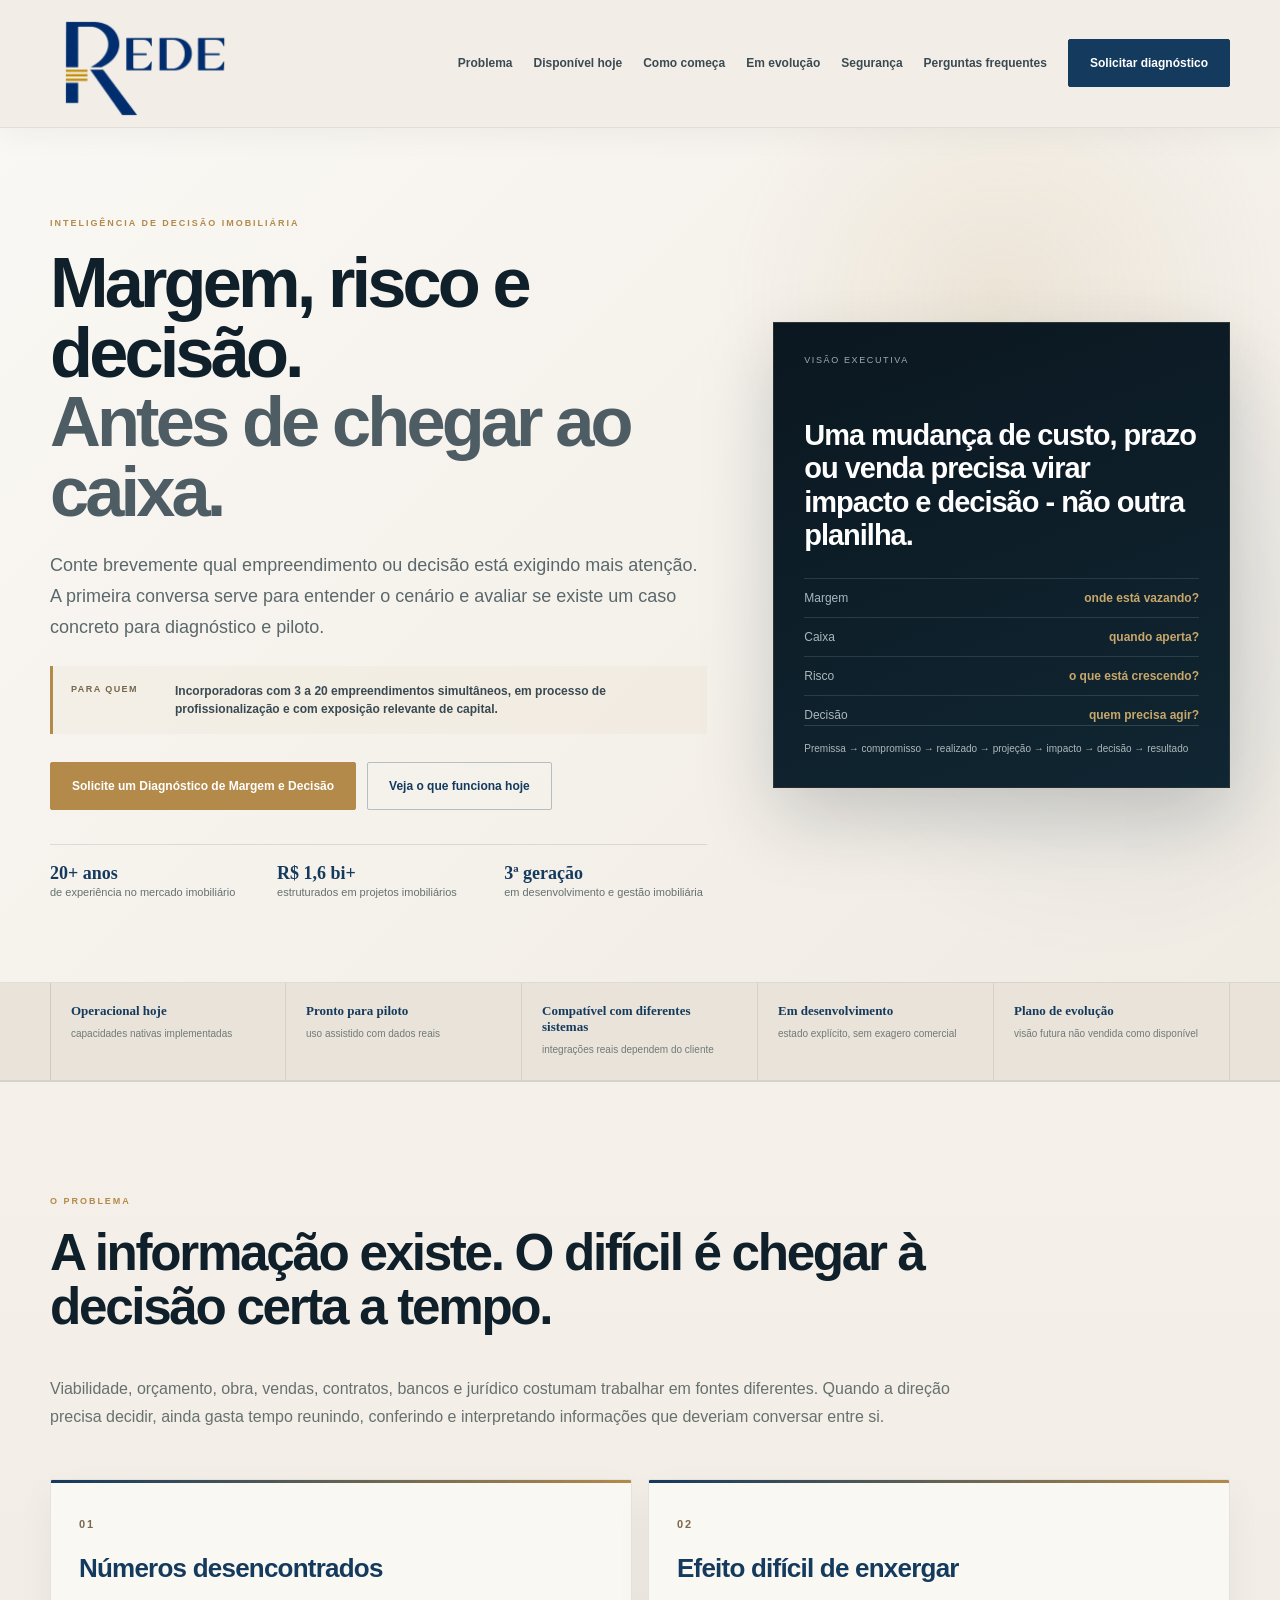
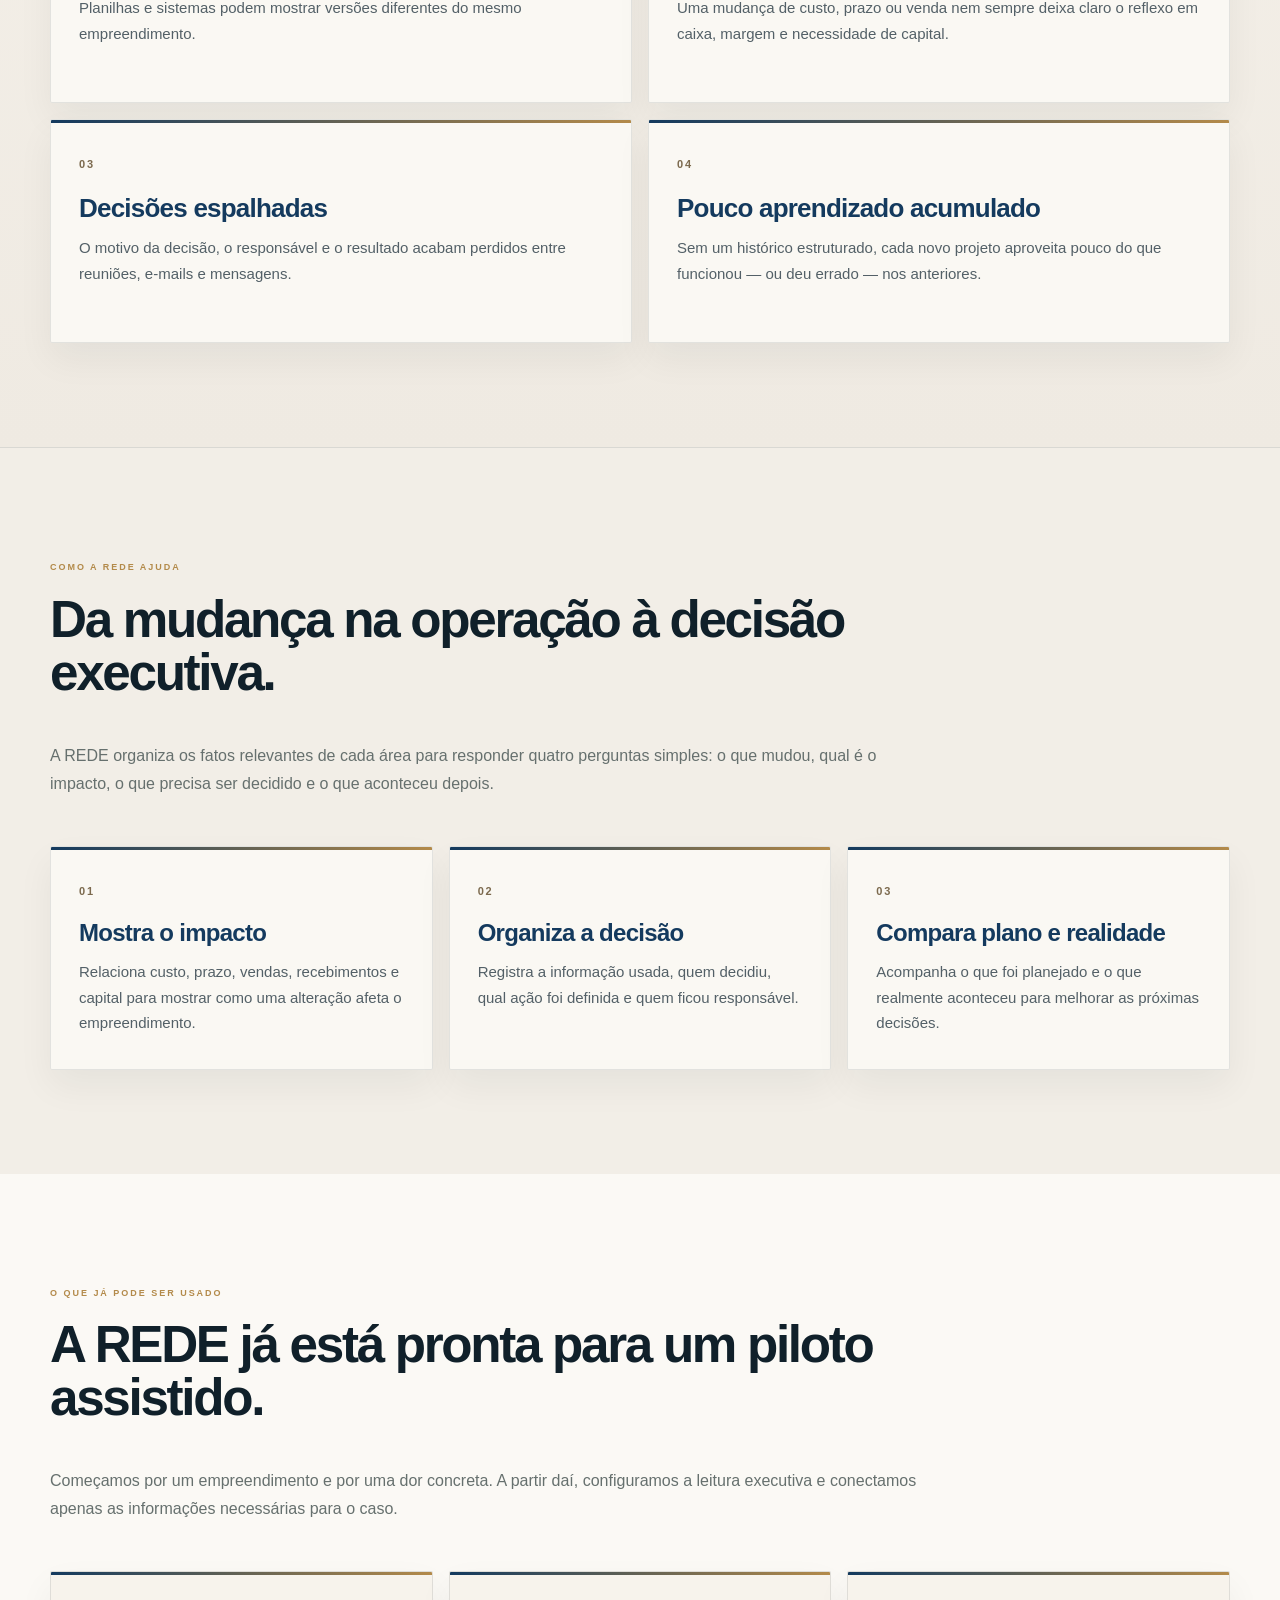
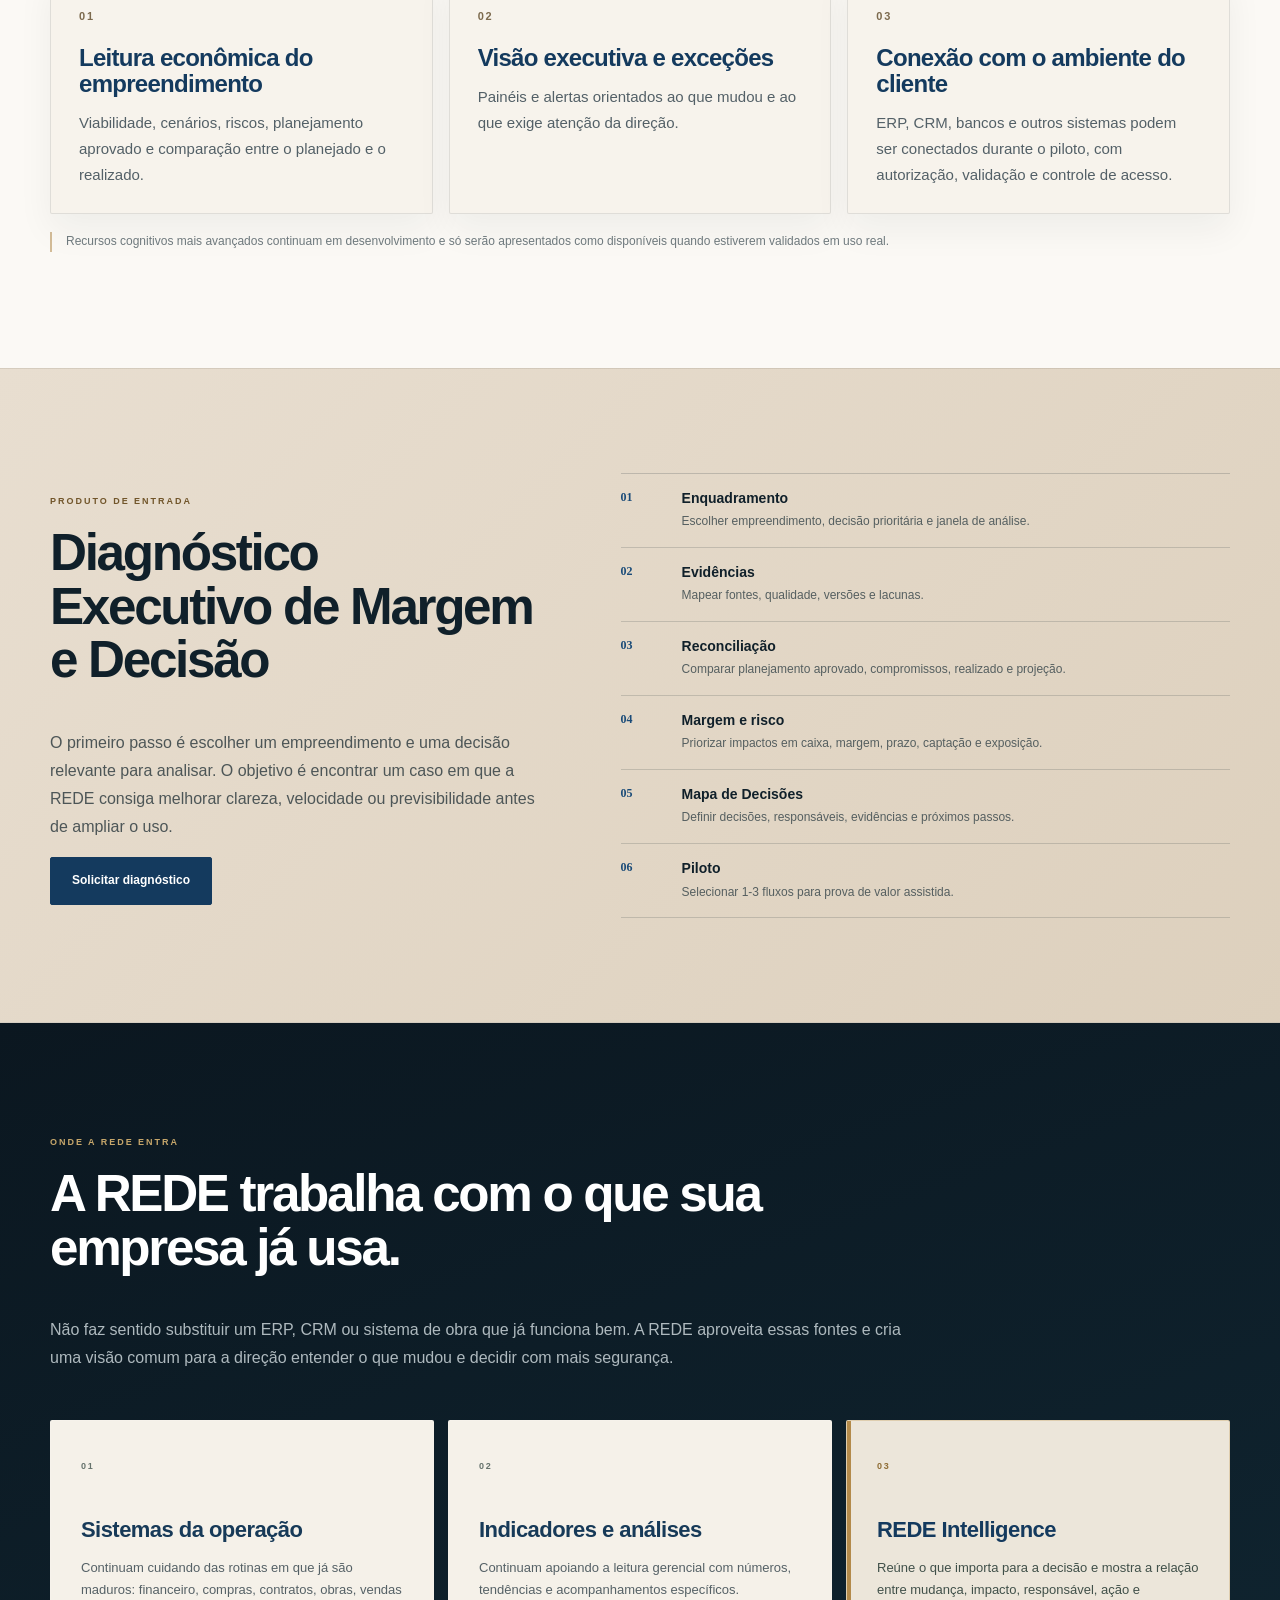
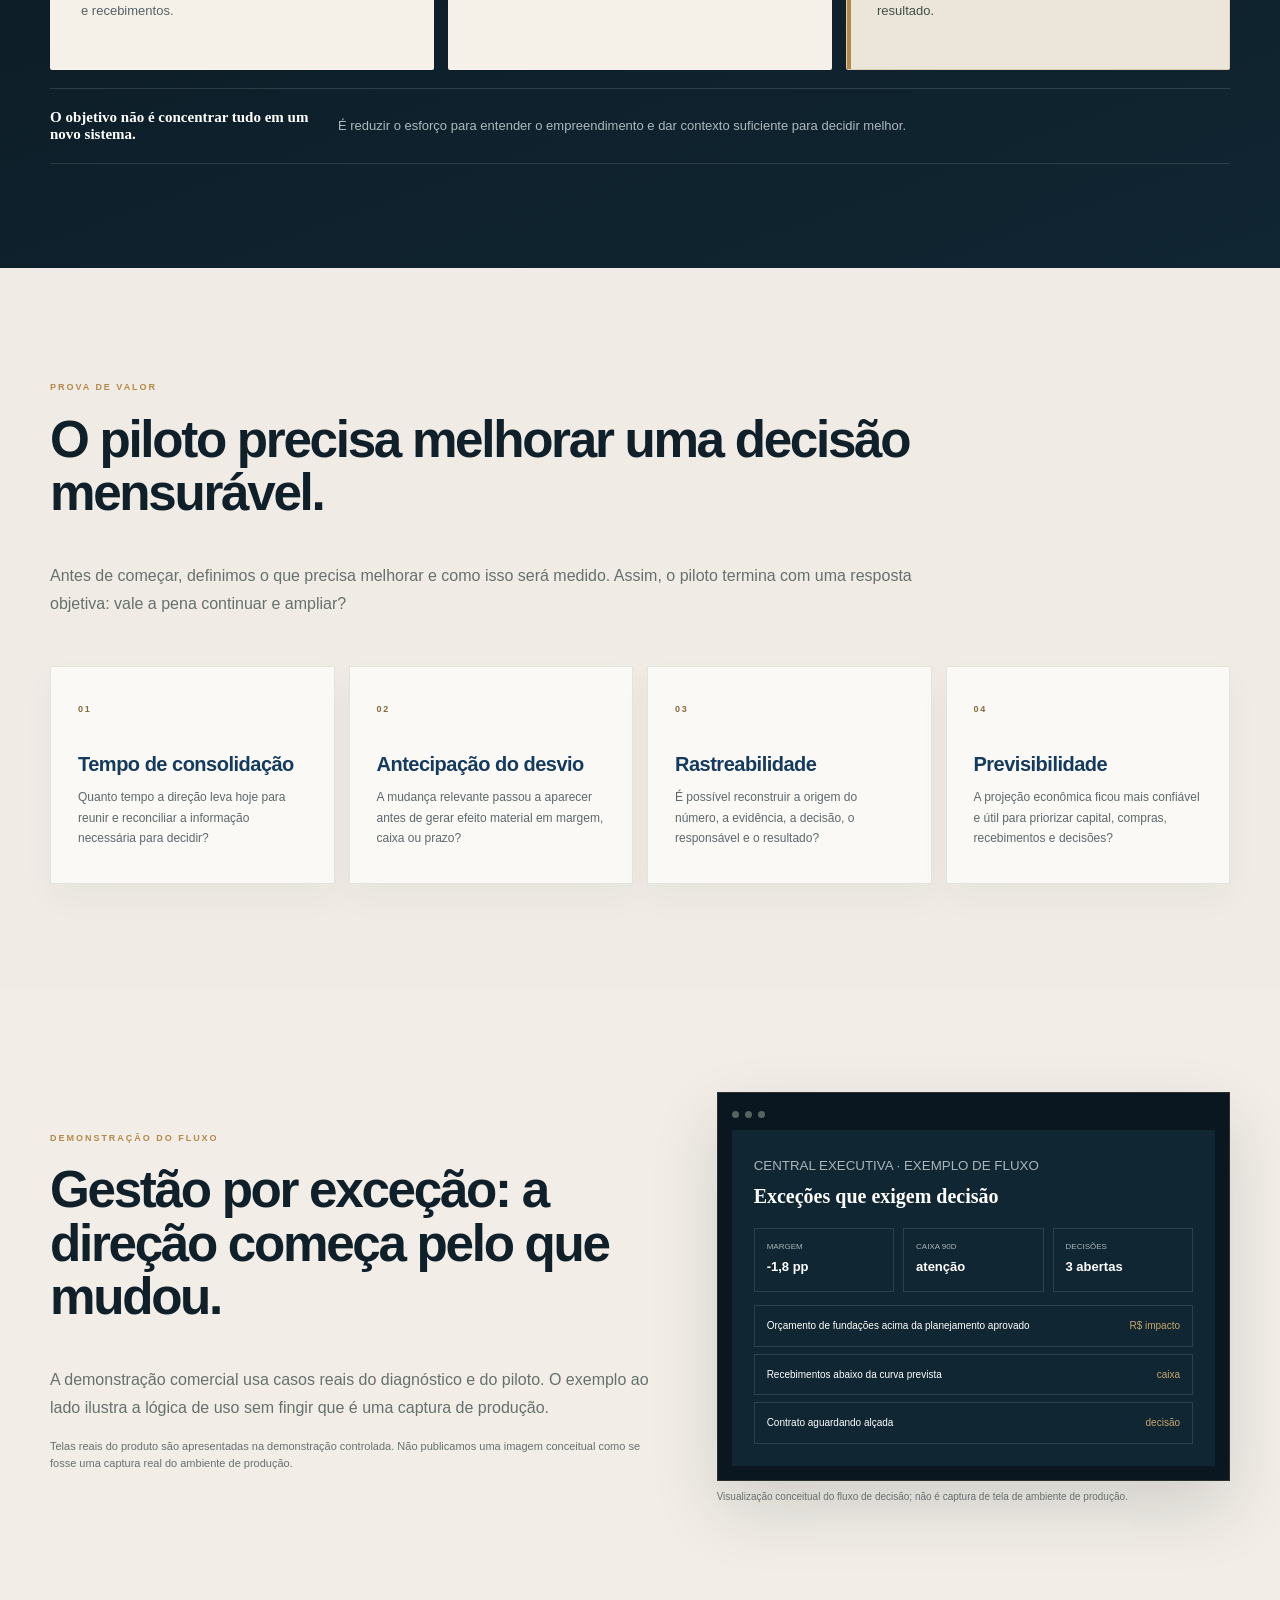
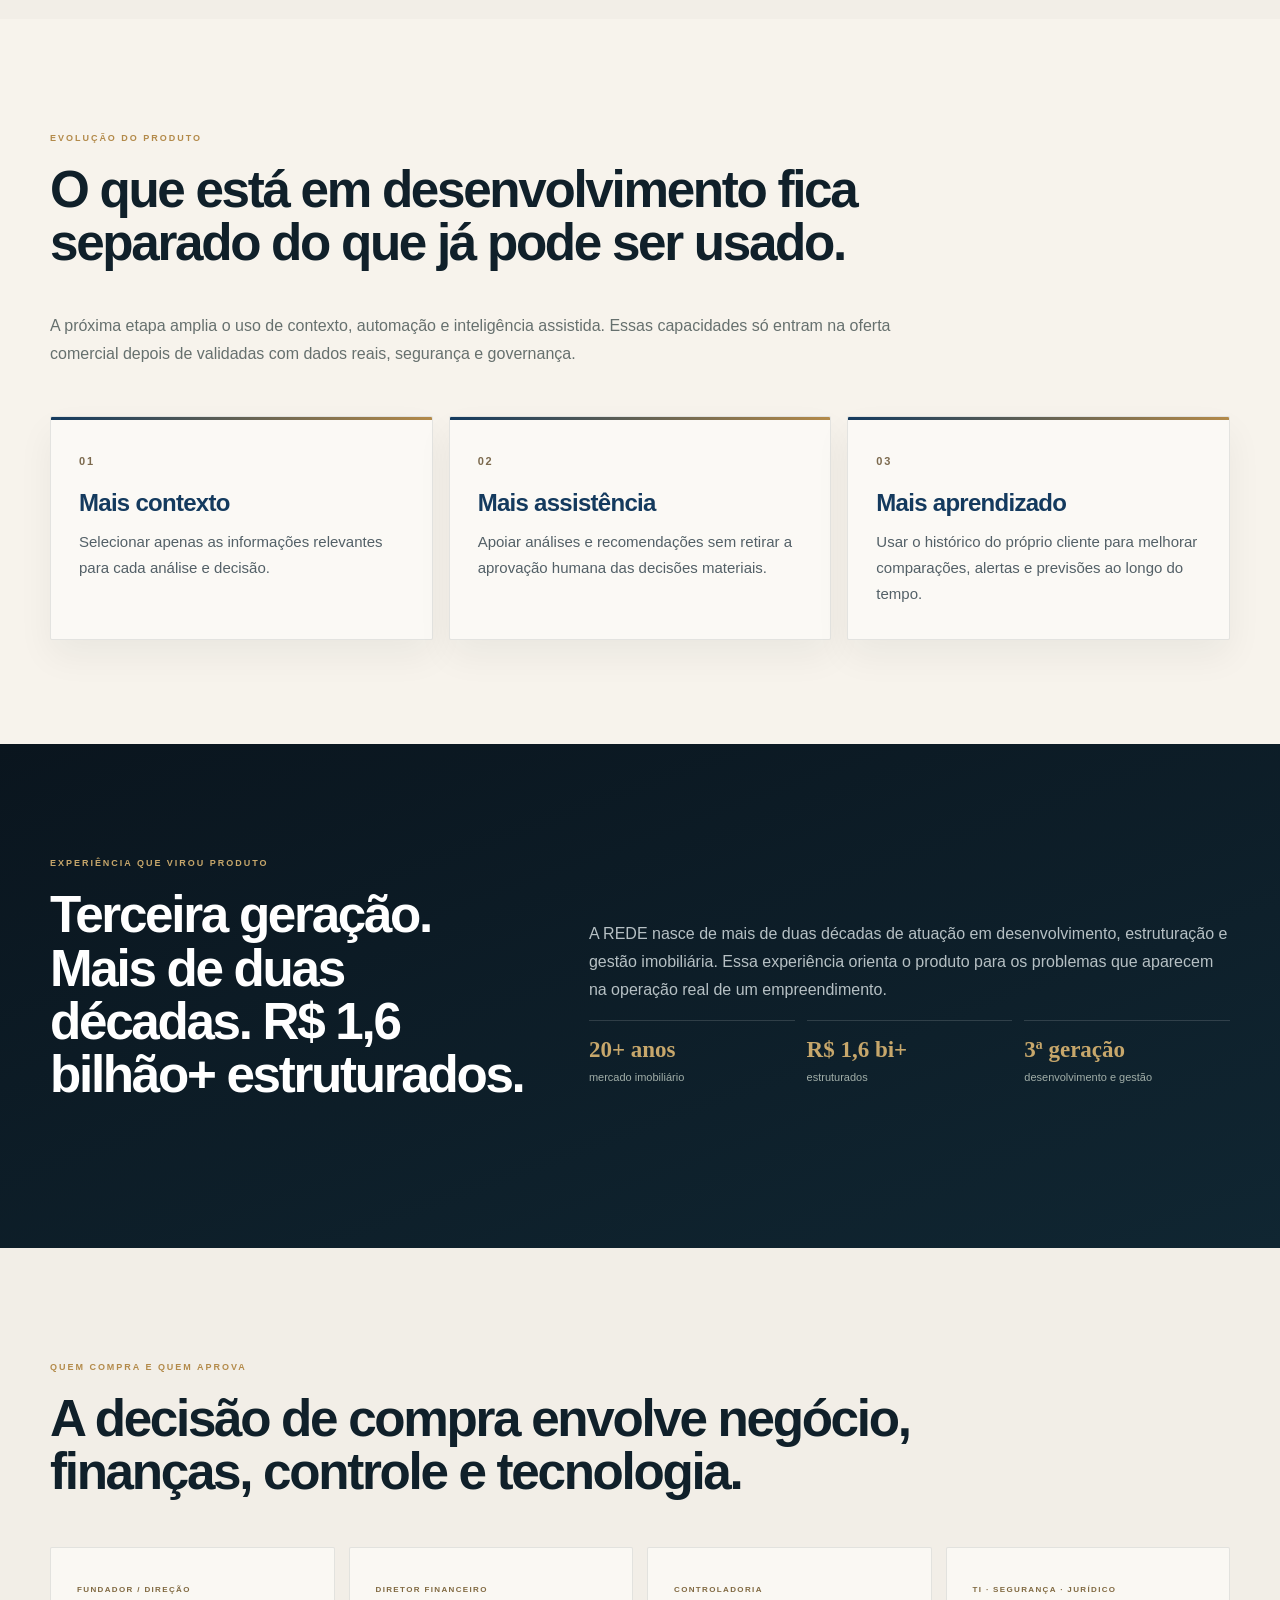
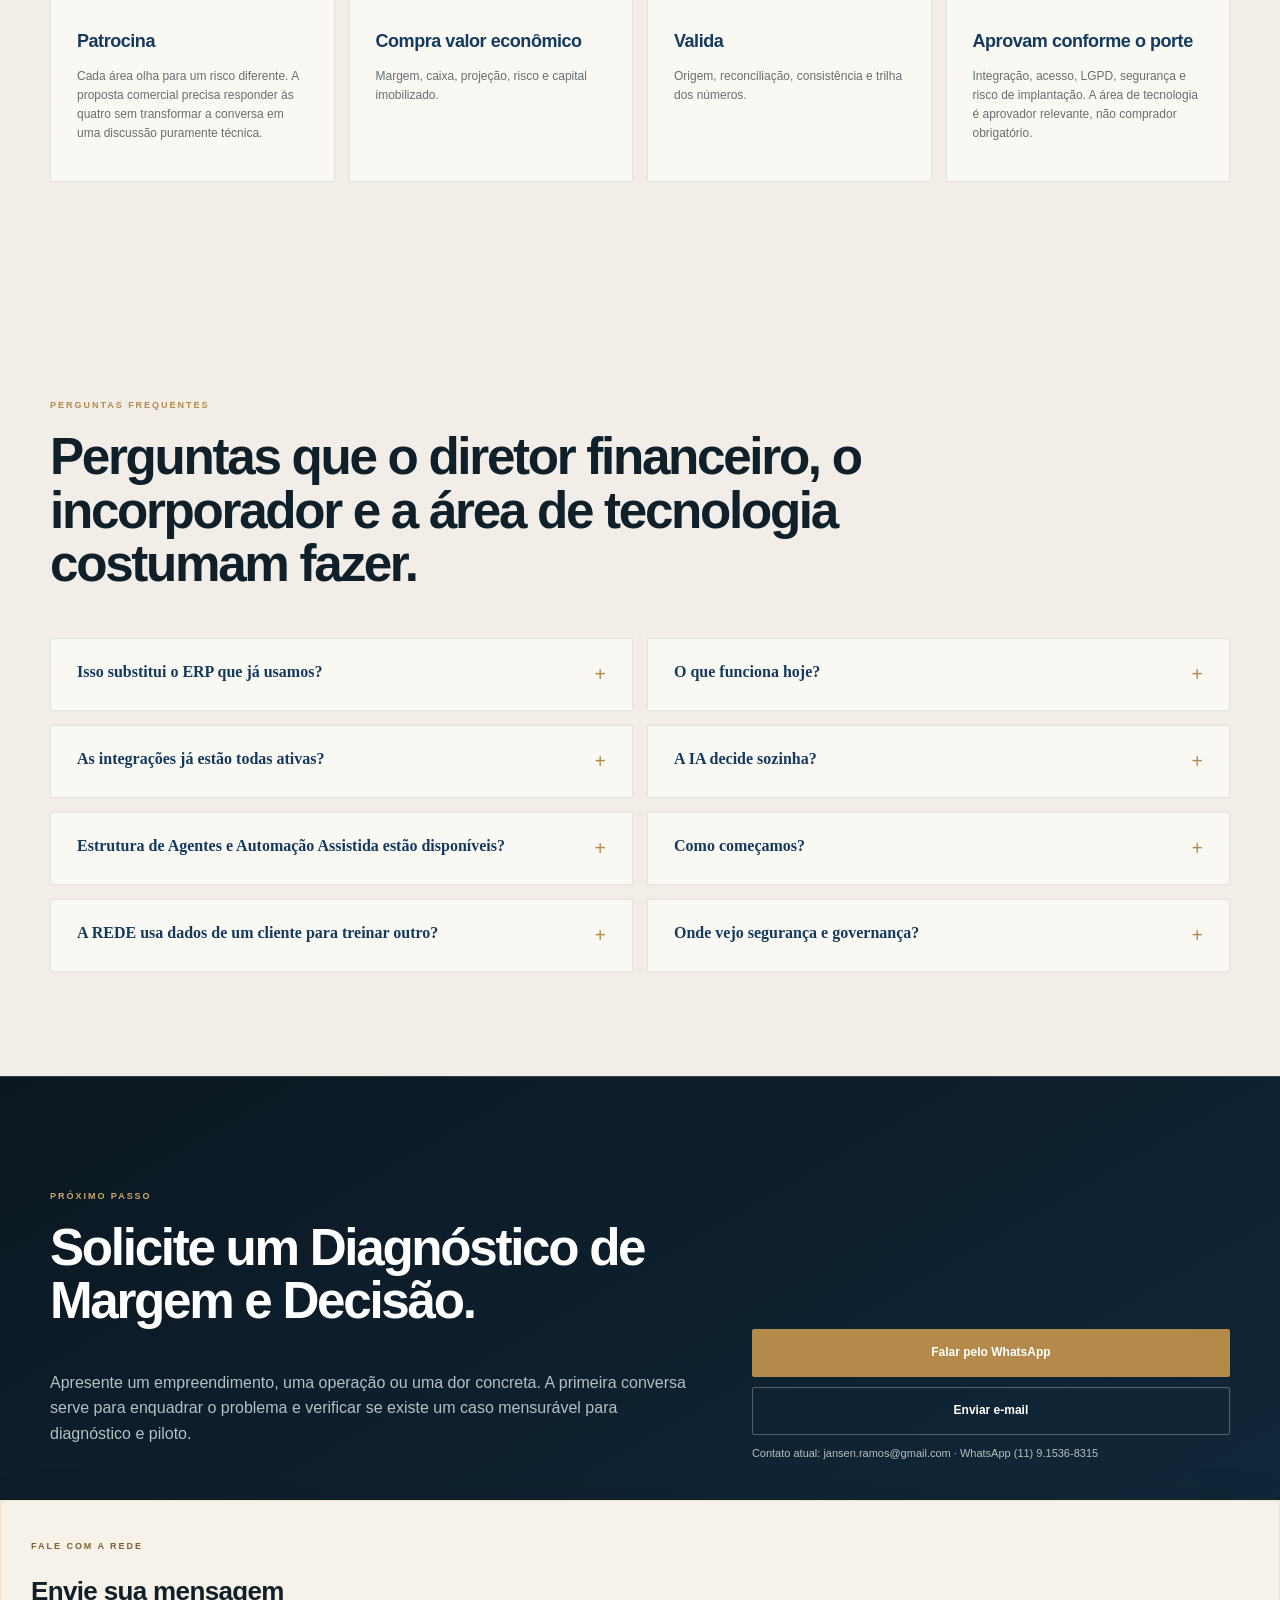
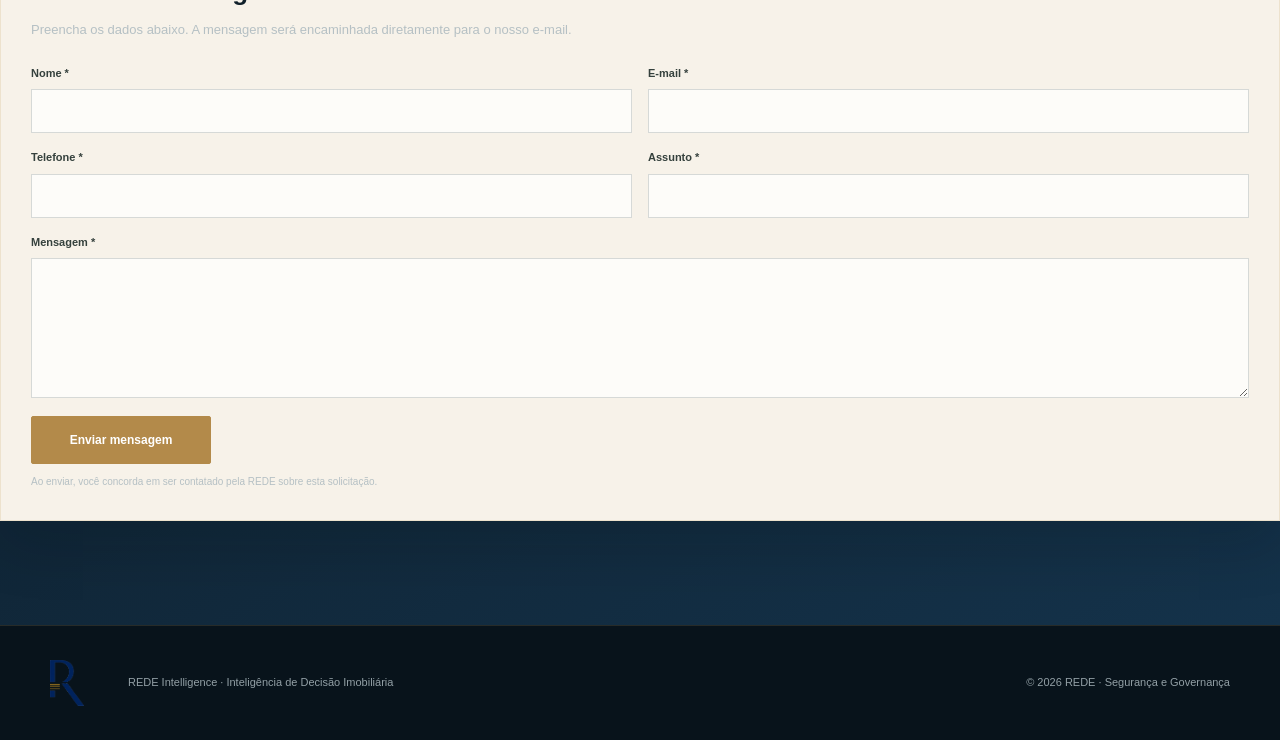
==== index.html @ 972a6efc "Add files via upload" ====
<!DOCTYPE html>
<html lang="pt-BR"><head><meta charset="utf-8"/><meta content="width=device-width,initial-scale=1" name="viewport"/><title>REDE Intelligence — Inteligência de Decisão Imobiliária</title><meta content="A REDE Intelligence conecta fatos econômicos e operacionais da incorporação para mostrar onde a margem está vazando, quais riscos estão crescendo e quais decisões precisam ser tomadas - com evidência, antes que o problema chegue ao caixa." name="description"/><style>
:root{--bg:#f2eee7;--paper:#fbf9f5;--paper2:#f6f2eb;--ink:#10202a;--muted:#66706e;--line:rgba(16,32,42,.12);--dark:#0b1720;--dark2:#102632;--navy:#143a5e;--blue:#1a4b78;--gold:#b38a4a;--gold2:#c7a76b;--sand:#e7ddcf;--sage:#87958d;--white:#fbfaf7;--red:#914b48}
*{box-sizing:border-box}html{scroll-behavior:smooth}body{margin:0;background:var(--bg);color:var(--ink);font-family:Inter,Arial,sans-serif;line-height:1.58}a{text-decoration:none;color:inherit}.container{width:min(1180px,calc(100% - 40px));margin:0 auto}.nav-wrap{position:sticky;top:0;z-index:80;background:rgba(244,241,235,.95);backdrop-filter:blur(16px);border-bottom:1px solid var(--line)}.nav{min-height:82px;display:flex;align-items:center;justify-content:space-between;gap:22px}.brand-logo{display:block;width:188px;height:auto}.nav-links{display:flex;align-items:center;gap:18px;font-size:12px;font-weight:800}.nav-links a:hover{opacity:.6}.menu-btn{display:none;border:0;background:none;font-size:25px}.btn{display:inline-flex;align-items:center;justify-content:center;min-height:46px;padding:0 19px;background:var(--ink);border:1px solid var(--ink);color:#fff;font-weight:800;font-size:12px;transition:.18s}.btn:hover{transform:translateY(-1px)}.btn-lime{background:var(--gold);border-color:var(--gold);color:#fff}.btn-ghost{background:transparent;color:var(--ink)}.btn-ghost-light{background:transparent;color:#fff;border-color:rgba(255,255,255,.28)}.eyebrow{display:inline-block;font-size:9px;letter-spacing:.2em;font-weight:900;margin-bottom:16px}.section{padding:88px 0}.section-head{max-width:830px;margin-bottom:40px}.section-head p,.lead{font-size:16px;color:var(--muted)}h1,h2,h3{font-family:Manrope,Inter,Arial,sans-serif;margin-top:0}h1{font-size:clamp(44px,5.4vw,72px);line-height:1.01;letter-spacing:-.052em;margin-bottom:23px}h1 em{font-style:normal;color:#4e5c63}h2{font-size:clamp(33px,4vw,50px);line-height:1.06;letter-spacing:-.042em}h3{letter-spacing:-.025em}.hero{background:radial-gradient(circle at 78% 25%,rgba(184,146,79,.16),transparent 25%),linear-gradient(135deg,#f7f4ee,#efede7);border-bottom:1px solid var(--line)}.hero-grid{min-height:680px;display:grid;grid-template-columns:1.18fr .82fr;gap:58px;align-items:center;padding:70px 0}.hero-copy>p{max-width:760px;font-size:18px;color:#5a676b}.hero-actions{display:flex;gap:11px;flex-wrap:wrap;margin:28px 0 34px}.proof-strip{display:grid;grid-template-columns:repeat(3,1fr);gap:18px;border-top:1px solid var(--line);padding-top:18px}.proof-strip strong{display:block;font:800 18px Manrope}.proof-strip span{display:block;font-size:11px;color:var(--muted)}.hero-panel{background:var(--dark);color:#fff;padding:26px;min-height:430px;display:flex;flex-direction:column;box-shadow:0 24px 60px rgba(7,17,15,.14)}.hero-panel .tiny{font-size:9px;letter-spacing:.18em;color:#aeb8bc}.hero-panel h3{font-size:27px;line-height:1.15;margin:52px 0 26px}.signal-list{display:grid;gap:9px}.signal{display:grid;grid-template-columns:1fr auto;gap:12px;border-top:1px solid rgba(255,255,255,.14);padding-top:10px;font-size:12px}.signal span{color:#aeb8bc}.signal strong{color:var(--gold)}.hero-panel .bottom{margin-top:auto;border-top:1px solid rgba(255,255,255,.14);padding-top:15px;font-size:10px;color:#aeb8bc}.truth-band{background:#ece6db;border-bottom:1px solid var(--line)}.truth-grid{display:grid;grid-template-columns:repeat(5,1fr)}.truth-grid div{padding:18px;border-right:1px solid var(--line)}.truth-grid div:first-child{border-left:1px solid var(--line)}.truth-grid strong{display:block;font:800 13px Manrope}.truth-grid span{font-size:10px;color:var(--muted)}.problem-grid,.today-grid,.module-grid,.faq-grid{display:grid;grid-template-columns:repeat(2,1fr);gap:12px}.problem-grid article,.today-card,.module-card,.faq-item{border:1px solid var(--line);background:rgba(255,255,255,.3);padding:26px}.problem-grid article{min-height:180px}.num{font-size:9px;letter-spacing:.18em;color:var(--muted);font-weight:900}.problem-grid h3,.today-card h3,.module-card h3{font-size:21px;margin:30px 0 7px}.problem-grid p,.today-card p,.module-card p{font-size:13px;color:var(--muted);margin:0}.impact-box{margin-top:20px;background:var(--ink);color:#fff;padding:23px 26px;display:grid;grid-template-columns:140px 1fr;gap:20px;align-items:center}.impact-box span{font-size:9px;color:var(--gold);font-weight:900;letter-spacing:.18em}.impact-box strong{font:700 18px/1.35 Manrope}.dark{background:var(--dark);color:#fff}.dark .section-head p{color:#b6c0c4}.chain{display:grid;grid-template-columns:repeat(7,1fr);border:1px solid rgba(255,255,255,.14);margin:34px 0}.chain div{padding:17px 10px;border-right:1px solid rgba(255,255,255,.14)}.chain div:last-child{border-right:0}.chain span{display:block;font-size:8px;color:var(--gold);margin-bottom:12px}.chain strong{font-size:11px}.triad{display:grid;grid-template-columns:repeat(3,1fr);gap:1px;background:rgba(255,255,255,.1);border:1px solid rgba(255,255,255,.1)}.triad article{padding:26px;background:var(--dark);min-height:175px}.triad h3{font-size:21px;margin-bottom:8px}.triad p{font-size:13px;color:#aeb8bc;margin:0}.status-layout{display:grid;grid-template-columns:1fr 1fr;gap:56px;align-items:start}.status-list{display:grid;gap:10px}.status-card{border:1px solid var(--line);background:rgba(255,255,255,.3);padding:20px}.badge{display:inline-flex;padding:5px 8px;font-size:8px;letter-spacing:.13em;font-weight:900;border-radius:2px}.b-now{background:#e8e2d4;color:#6f5526}.b-pilot{background:#dde5ee;color:#36506f}.b-fornecedor{background:#efe5d2;color:#7b6133}.b-dev{background:#e8dfd1;color:#705c3c}.b-road{background:#e7e3dc;color:#5f5a54}.status-card h3{font-size:18px;margin:13px 0 6px}.status-card p{font-size:12px;color:var(--muted);margin:0}.entry{background:linear-gradient(180deg,#e7ddcd 0%,#ddd0bd 100%);border-top:1px solid rgba(13,23,21,.08);border-bottom:1px solid rgba(13,23,21,.08)}.entry-grid{display:grid;grid-template-columns:.9fr 1.1fr;gap:62px;align-items:center}.diag-steps{counter-reset:step;border-top:1px solid rgba(13,23,21,.25)}.diag-steps>div{display:grid;grid-template-columns:42px minmax(0,1fr);gap:15px;padding:16px 0;border-bottom:1px solid rgba(13,23,21,.25);align-items:flex-start}.diag-steps b{font:800 13px Manrope}.diag-steps p{font-size:12px;margin:2px 0 0;color:#4f5b60}.compare{background:#0d1b25;color:#fff}.compare-grid{display:grid;grid-template-columns:1fr 1fr;gap:65px;align-items:center}.compare .lead{color:#b6c0c4}.compare-stack{border-top:1px solid rgba(255,255,255,.14)}.compare-stack div{display:grid;grid-template-columns:130px 1fr;gap:16px;padding:15px 0;border-bottom:1px solid rgba(255,255,255,.14)}.compare-stack strong{font:800 13px Manrope}.compare-stack span{font-size:12px;color:#9daaa5}.compare-stack .rede strong{color:var(--gold)}.compare-stack .rede span{color:#fff}.demo-wrap{display:grid;grid-template-columns:1.08fr .92fr;gap:50px;align-items:center}.demo-frame{background:var(--dark);padding:14px;border:1px solid #22322e;box-shadow:0 24px 60px rgba(7,17,15,.12)}.demo-bar{display:flex;gap:6px;padding:4px 0 12px}.dot{width:7px;height:7px;border-radius:50%;background:#56635e}.demo-screen{background:#102632;color:#fff;min-height:330px;padding:22px}.demo-screen small{color:#aab5ba}.demo-title{font:800 20px Manrope;margin:8px 0 20px}.demo-kpis{display:grid;grid-template-columns:repeat(3,1fr);gap:9px}.demo-kpis div,.demo-exceptions div{border:1px solid rgba(255,255,255,.12);padding:12px}.demo-kpis span{display:block;font-size:8px;color:#aab5ba}.demo-kpis strong{font-size:13px}.demo-exceptions{display:grid;gap:7px;margin-top:13px}.demo-exceptions div{display:grid;grid-template-columns:1fr auto;gap:12px;font-size:10px}.demo-exceptions em{font-style:normal;color:var(--gold)}.demo-note{font-size:10px;color:var(--muted);margin-top:8px}.evolution{background:#ebe9e3}.road-grid{display:grid;grid-template-columns:repeat(3,1fr);gap:12px}.road-card{border:1px solid var(--line);padding:24px;background:rgba(255,255,255,.32)}.road-card h3{font-size:19px;margin:23px 0 7px}.road-card p{font-size:12px;color:var(--muted)}.road-card ul{padding-left:18px;margin:10px 0 0;font-size:12px;color:var(--muted)}.proof{background:var(--dark);color:#fff}.proof-grid{display:grid;grid-template-columns:.85fr 1.15fr;gap:65px;align-items:center}.proof .lead{color:#b6c0c4}.proof-stats{display:grid;grid-template-columns:repeat(3,1fr);gap:12px}.proof-stats div{border-top:1px solid rgba(255,255,255,.16);padding-top:16px}.proof-stats strong{display:block;font:800 21px Manrope;color:var(--gold)}.proof-stats span{font-size:11px;color:#a1aea8}.buyer-grid{display:grid;grid-template-columns:repeat(4,1fr);gap:12px}.buyer-card{border:1px solid var(--line);padding:23px;min-height:190px}.buyer-card span{font-size:8px;letter-spacing:.17em;color:var(--muted);font-weight:900}.buyer-card h3{font-size:18px;margin:28px 0 7px}.buyer-card p{font-size:12px;color:var(--muted)}.faq-item button{width:100%;border:0;background:none;text-align:left;padding:0;font:800 16px Manrope;color:var(--ink);cursor:pointer;display:flex;justify-content:space-between;gap:15px}.faq-answer{display:none;padding-top:12px;font-size:13px;color:var(--muted)}.faq-item.open .faq-answer{display:block}.cta{background:linear-gradient(180deg,#e7ddcd 0%,#ddd0bd 100%);border-top:1px solid rgba(13,23,21,.08)}.cta-grid{display:grid;grid-template-columns:1.15fr .85fr;gap:55px;align-items:end}.cta-actions{display:flex;flex-direction:column;gap:10px}.cta small{font-size:11px;color:#5a5348}.footer{background:#07100e;color:#fff;padding:34px 0}.footer-grid{display:grid;grid-template-columns:56px 1fr auto;gap:22px;align-items:center}.footer-logo{width:34px;display:block}.footer p{font-size:11px;color:#9da8ad;margin:0}.security-link{color:var(--blue);font-weight:800}.note{font-size:11px;color:var(--muted)}
@media(max-width:980px){.nav-links{gap:11px}.nav-links a{font-size:10px}.hero-grid,.status-layout,.entry-grid,.compare-grid,.demo-wrap,.proof-grid,.cta-grid{grid-template-columns:1fr}.hero-grid{min-height:auto;padding:60px 0}.truth-grid{grid-template-columns:repeat(2,1fr)}.buyer-grid{grid-template-columns:repeat(2,1fr)}.road-grid{grid-template-columns:1fr 1fr}.chain{grid-template-columns:repeat(2,1fr)}}
@media(max-width:760px){.menu-btn{display:block}.nav-links{display:none;position:absolute;left:0;right:0;top:82px;background:var(--bg);padding:18px;flex-direction:column;border-bottom:1px solid var(--line)}.nav-links.open{display:flex}.problem-grid,.today-grid,.module-grid,.faq-grid,.triad,.proof-strip,.proof-stats,.buyer-grid,.road-grid{grid-template-columns:1fr}.impact-box{grid-template-columns:1fr;gap:7px}.truth-grid{grid-template-columns:1fr}.truth-grid div{border-left:1px solid var(--line)}.chain{grid-template-columns:1fr}.chain div{display:grid;grid-template-columns:40px 1fr;align-items:center;border-bottom:1px solid rgba(255,255,255,.14)}.chain span{margin:0}.footer-grid{grid-template-columns:1fr;justify-items:start}.demo-kpis{grid-template-columns:1fr}.hero-actions .btn{width:100%}}
@media(max-width:520px){.container{width:min(100% - 26px,1180px)}.brand-logo{width:160px}.section{padding:70px 0}h1{font-size:40px}h2{font-size:33px}.hero-copy>p{font-size:16px}}

.contact-form-card{margin-top:38px;background:#f7f4ee;border:1px solid rgba(13,23,21,.18);padding:30px;color:var(--ink)}
.contact-form-head{max-width:680px;margin-bottom:24px}
.contact-form-head h3{font-size:26px;margin:0 0 8px}
.contact-form-head p{font-size:13px;color:var(--muted);margin:0}
.form-grid{display:grid;grid-template-columns:1fr 1fr;gap:16px}
.contact-form label{display:flex;flex-direction:column;gap:7px}
.contact-form label>span{font-size:11px;font-weight:800;color:#35413d}
.contact-form input,.contact-form textarea{width:100%;border:1px solid rgba(13,23,21,.2);background:#fff;color:var(--ink);font:500 14px Inter,Arial,sans-serif;padding:13px 14px;outline:none;border-radius:0}
.contact-form input:focus,.contact-form textarea:focus{border-color:var(--ink);box-shadow:0 0 0 2px rgba(13,23,21,.06)}
.contact-form textarea{resize:vertical;min-height:140px}
.form-full{grid-column:1/-1}
.contact-submit{margin-top:18px;min-width:180px}
.form-note{font-size:10px;color:var(--muted);margin:10px 0 0}
@media(max-width:700px){.form-grid{grid-template-columns:1fr}.form-full{grid-column:auto}.contact-form-card{padding:22px}}


.hero-icp{margin:22px 0 0;padding:14px 16px;border-left:3px solid var(--gold);background:rgba(13,23,21,.035);max-width:760px;display:grid;grid-template-columns:90px 1fr;gap:14px;align-items:start}
.hero-icp span{font-size:9px;letter-spacing:.16em;font-weight:900;color:var(--muted)}
.hero-icp strong{font:700 12px/1.5 Manrope,Inter,Arial,sans-serif;color:#33403b}
.ecosystem-grid{display:grid;grid-template-columns:repeat(3,1fr);gap:12px}
.ecosystem-card{border:1px solid rgba(78,95,88,.18);background:#f3f0e9;padding:28px;min-height:245px;box-shadow:0 12px 28px rgba(0,0,0,.07)}
.ecosystem-card>span,.value-grid article>span{font-size:9px;letter-spacing:.18em;color:#66736d;font-weight:900}
.ecosystem-card h3{font-size:22px;margin:36px 0 10px;color:#10202a}
.ecosystem-card p{font-size:13px;color:#4c5853;margin:0;line-height:1.65}
.ecosystem-card.rede-focus{background:#f0ece4;color:#10202a;border-color:rgba(184,146,79,.26);box-shadow:0 12px 28px rgba(0,0,0,.07)}
.ecosystem-card.rede-focus>span{color:#8a6b35}
.ecosystem-card.rede-focus p{color:#405049}
.ecosystem-note{margin-top:18px;border-top:1px solid var(--line);border-bottom:1px solid var(--line);padding:20px 0;display:grid;grid-template-columns:260px 1fr;gap:28px;align-items:center}
.ecosystem-note strong{font:800 15px Manrope;color:#ffffff}
.ecosystem-note span{font-size:13px;color:#a7b3ae;line-height:1.6}
.pilot-value{background:#eeece6}
.value-grid{display:grid;grid-template-columns:repeat(4,1fr);gap:12px}
.value-grid article{border:1px solid var(--line);background:rgba(255,255,255,.34);padding:24px;min-height:210px}
.value-grid h3{font-size:19px;margin:30px 0 7px}
.value-grid p{font-size:12px;color:var(--muted);margin:0}
@media(max-width:900px){
  .ecosystem-grid{grid-template-columns:1fr}
  .value-grid{grid-template-columns:1fr 1fr}
  .ecosystem-note{grid-template-columns:1fr;gap:6px}
}
@media(max-width:560px){
  .hero-icp{grid-template-columns:1fr;gap:5px}
  .value-grid{grid-template-columns:1fr}
}


.ecosystem-card.rede-focus h3{color:#10202a}
.ecosystem-card.rede-focus{position:relative}
.ecosystem-card.rede-focus:before{content:"";position:absolute;left:0;top:0;bottom:0;width:3px;background:#b8924f}


.section-footnote{margin-top:18px;font-size:12px;line-height:1.6;color:var(--muted);max-width:880px}

.problem{background:linear-gradient(180deg,#f3f0ea 0%,#efebe4 100%);border-top:1px solid var(--line);border-bottom:1px solid var(--line)}
.grid-4,.grid-3{display:grid;gap:18px;margin-top:30px}
.grid-4{grid-template-columns:repeat(2,minmax(0,1fr))}
.grid-3{grid-template-columns:repeat(3,minmax(0,1fr))}
.card{position:relative;background:#fbf9f4;border:1px solid rgba(19,33,28,.11);padding:28px 26px 24px;min-height:220px;box-shadow:0 12px 30px rgba(9,18,16,.06);overflow:hidden}
.card:before{content:"";position:absolute;left:0;top:0;width:100%;height:4px;background:linear-gradient(90deg,#143a5e 0%,#b8924f 100%)}
.card>span{display:inline-block;font-size:11px;letter-spacing:.16em;font-weight:900;color:#6b756f;margin-bottom:18px}
.card h3{font-size:28px;line-height:1.08;letter-spacing:-.03em;margin:0 0 12px;color:#10201a}
.card p{margin:0;color:#4b5752;font-size:15px;line-height:1.7}
.capability .card,.roadmap .card{background:#f8f5ef}
.problem .section-head{max-width:980px}
.problem .section-head p{max-width:900px}
.section .grid-3 .card h3{font-size:24px}
.entry-grid article h3{font-size:22px}
@media(max-width:980px){.grid-3,.grid-4{grid-template-columns:1fr 1fr}}
@media(max-width:640px){.grid-3,.grid-4{grid-template-columns:1fr}.card{min-height:auto;padding:24px 22px}}


.nav-wrap{box-shadow:0 6px 24px rgba(13,23,21,.04)}
.btn{border-radius:2px}
.btn-lime:hover{filter:brightness(.97)}
.entry .section-head p,.cta p{color:#4f4a41}
.hero-icp{background:rgba(184,146,79,.07);border-left:3px solid var(--gold)}
.eyebrow{color:#6d644d}
.card,.ecosystem-card,.status-card,.buyer-card,.faq-item,.road-card{border-radius:2px}
.footer{border-top:1px solid rgba(184,146,79,.16)}


/* === V9.7.3 — Direção de Arte REDE Intelligence === */
body{background:var(--bg);color:var(--ink);font-family:Inter,Arial,sans-serif;-webkit-font-smoothing:antialiased;text-rendering:optimizeLegibility}
.container{width:min(1180px,calc(100% - 48px))}
.section{padding:104px 0}
.section-head{max-width:880px;margin-bottom:48px}
.section-head p,.lead{font-size:16px;line-height:1.75;color:var(--muted)}
h1,h2,h3{color:inherit}
h1{font-size:clamp(46px,5.5vw,74px);line-height:.99;letter-spacing:-.055em}
h2{font-size:clamp(34px,4vw,52px);line-height:1.04;letter-spacing:-.045em}
.eyebrow{color:var(--gold);font-size:9px;letter-spacing:.22em;font-weight:900;margin-bottom:18px}

.nav-wrap{background:rgba(242,238,231,.94);border-bottom:1px solid rgba(16,32,42,.08);box-shadow:0 8px 28px rgba(16,32,42,.045)}
.nav{min-height:86px}
.nav-links{gap:21px;color:#3b4a52}
.nav-links a{transition:color .18s,opacity .18s}
.nav-links a:hover{color:var(--blue);opacity:1}
.brand-logo{width:190px}

.btn{min-height:48px;padding:0 21px;border-radius:2px;background:var(--navy);border-color:var(--navy);color:#fff;box-shadow:none;transition:transform .18s,background .18s,border-color .18s,box-shadow .18s}
.btn:hover{transform:translateY(-2px);background:#0e3152;border-color:#0e3152;box-shadow:0 10px 26px rgba(20,58,94,.12)}
.btn-lime{background:var(--gold);border-color:var(--gold);color:#fff}
.btn-lime:hover{background:#9f783c;border-color:#9f783c}
.btn-ghost{background:transparent;color:var(--navy);border-color:rgba(20,58,94,.28)}
.btn-ghost:hover{background:rgba(20,58,94,.045);border-color:rgba(20,58,94,.42)}

.hero{background:radial-gradient(circle at 78% 20%,rgba(179,138,74,.12),transparent 23%),radial-gradient(circle at 86% 58%,rgba(26,75,120,.08),transparent 28%),linear-gradient(135deg,#faf8f4 0%,#f0ebe3 100%);border-bottom:1px solid var(--line)}
.hero-grid{min-height:700px;gap:66px;padding:80px 0}
.hero-copy>p{font-size:18px;line-height:1.72;color:#5a676b}
.hero-icp{margin-top:24px;padding:16px 18px;border-left:3px solid var(--gold);background:rgba(179,138,74,.055)}
.hero-icp span{color:#75664d}
.hero-icp strong{color:#394951}
.hero-panel{background:linear-gradient(160deg,#0b1720 0%,#102632 100%);border:1px solid rgba(199,167,107,.15);box-shadow:0 30px 70px rgba(11,23,32,.18);padding:30px}
.hero-panel h3{font-size:29px;letter-spacing:-.035em}
.hero-panel .tiny{color:#9eadb4}
.signal{border-color:rgba(255,255,255,.12)}
.signal span{color:#aab7bd}.signal strong{color:var(--gold2)}
.proof-strip{gap:24px}.proof-strip strong{color:var(--navy)}

.truth-band{background:#e9e3d9;border-bottom:1px solid rgba(16,32,42,.09)}
.truth-grid div{padding:20px;border-color:rgba(16,32,42,.09)}
.truth-grid strong{color:var(--navy)}
.truth-grid span{color:#717a78}

.problem{background:linear-gradient(180deg,#f5f1ea 0%,#efeae2 100%)}
.grid-4,.grid-3{gap:16px;margin-top:34px}
.card{background:rgba(251,249,245,.92);border:1px solid rgba(16,32,42,.10);padding:30px 28px 26px;min-height:224px;box-shadow:0 16px 36px rgba(16,32,42,.055);transition:transform .2s,border-color .2s,box-shadow .2s}
.card:hover{transform:translateY(-3px);border-color:rgba(179,138,74,.28);box-shadow:0 20px 44px rgba(16,32,42,.075)}
.card:before{height:3px;background:linear-gradient(90deg,var(--navy) 0%,var(--gold) 100%)}
.card>span{color:#7c6a4e;margin-bottom:20px}
.card h3{color:var(--navy);font-size:26px;margin-bottom:13px}
.card p{color:#536067;line-height:1.72}

.capability{background:#fbf9f5}
.capability .card{background:#f7f3ec}
.section-footnote{border-left:2px solid rgba(179,138,74,.55);padding-left:14px;color:#707b7f}

.entry{background:linear-gradient(135deg,#e8ded0 0%,#ddd0bd 100%);border-top:1px solid rgba(16,32,42,.07);border-bottom:1px solid rgba(16,32,42,.08)}
.entry-grid{gap:72px}
.entry .eyebrow{color:#71552a}
.entry .lead{color:#4d5657!important}
.diag-steps{border-top-color:rgba(16,32,42,.18)}
.diag-steps>div{grid-template-columns:46px 1fr;padding:16px 0;border-bottom-color:rgba(16,32,42,.16)}
.diag-steps b{color:var(--blue);font-size:12px}
.diag-copy strong{font:800 14px Manrope,Inter,Arial,sans-serif;color:var(--ink)}
.diag-copy p{color:#555f60}

.compare{background:linear-gradient(160deg,#0b1720 0%,#102632 100%);color:#fff}
.compare .section-head p{color:#aeb9be}
.compare .eyebrow{color:var(--gold2)}
.ecosystem-grid{gap:14px}
.ecosystem-card{background:#f5f1e9;border:1px solid rgba(255,255,255,.07);padding:30px;min-height:250px;box-shadow:none}
.ecosystem-card h3{color:#173a58}.ecosystem-card p{color:#556166}
.ecosystem-card.rede-focus{background:#ece6da;border-color:rgba(199,167,107,.38);box-shadow:none}
.ecosystem-card.rede-focus:before{width:4px;background:var(--gold)}
.ecosystem-card.rede-focus>span{color:#8f6e36}.ecosystem-card.rede-focus h3{color:var(--navy)}
.ecosystem-note{border-color:rgba(255,255,255,.13)}
.ecosystem-note strong{color:#fff}.ecosystem-note span{color:#aeb9be}

.pilot-value{background:#f0ece5}
.value-grid{gap:14px}
.value-grid article{background:#fbf9f5;border:1px solid rgba(16,32,42,.1);padding:27px;min-height:218px;box-shadow:0 14px 30px rgba(16,32,42,.04)}
.value-grid article>span{color:#876b3d}.value-grid h3{color:var(--navy);font-size:20px}.value-grid p{color:#5c686c;line-height:1.68}

.demo-wrap{gap:64px}
.demo-frame{background:#0b1720;border:1px solid rgba(199,167,107,.18);box-shadow:0 28px 64px rgba(11,23,32,.14)}
.demo-screen{background:#102632}
.demo-exceptions em{color:var(--gold2)}

.roadmap,.plano.de.evolução{background:#f7f3ec}
.roadmap .card,.plano.de.evolução .card{background:#fbf9f5}

.proof{background:linear-gradient(160deg,#0a151e 0%,#102632 100%)}
.proof .eyebrow{color:var(--gold2)}
.proof-stats strong{color:var(--gold2);font-size:23px}
.proof-stats div{border-color:rgba(255,255,255,.14)}

.buyer-grid{gap:14px}
.buyer-card{background:#faf8f3;border:1px solid rgba(16,32,42,.1);padding:26px;min-height:205px;transition:transform .18s,border-color .18s}
.buyer-card:hover{transform:translateY(-2px);border-color:rgba(179,138,74,.30)}
.buyer-card span{color:#806941}.buyer-card h3{color:var(--navy)}

.faq-grid{gap:14px}
.faq-item{background:#faf8f3;border:1px solid rgba(16,32,42,.10);padding:24px 26px}
.faq-item button{color:var(--navy)}
.faq-item button span{color:var(--gold);font-size:20px}
.faq-answer{line-height:1.7;color:#606b70}

.cta{background:linear-gradient(150deg,#0b1720 0%,#14324a 100%);color:#fff;border-top:1px solid rgba(199,167,107,.18)}
.cta .eyebrow{color:var(--gold2)}
.cta h2{color:#fff}
.cta p,.cta small{color:#b5c0c4}
.cta .btn{background:var(--gold);border-color:var(--gold);color:#fff}
.cta .btn:hover{background:#9f783c;border-color:#9f783c}
.cta .btn-ghost{background:transparent;color:#fff;border-color:rgba(255,255,255,.28)}
.cta .btn-ghost:hover{background:rgba(255,255,255,.06);border-color:rgba(255,255,255,.42)}
.contact-form-card{background:#f7f2e9;border-color:rgba(199,167,107,.22);color:var(--ink);box-shadow:0 24px 54px rgba(5,13,18,.16)}
.contact-form-head .eyebrow{color:#806230}
.contact-form input,.contact-form textarea{border-color:rgba(16,32,42,.16);background:#fdfcf9}
.contact-form input:focus,.contact-form textarea:focus{border-color:var(--blue);box-shadow:0 0 0 2px rgba(26,75,120,.08)}

.footer{background:#08131b;border-top:1px solid rgba(199,167,107,.16)}
.footer p{color:#93a0a6}
.footer a:hover{color:var(--gold2)}

@media(max-width:980px){.section{padding:86px 0}.container{width:min(1180px,calc(100% - 36px))}.hero-grid{padding:64px 0}.entry-grid{gap:46px}}
@media(max-width:640px){.section{padding:70px 0}.container{width:min(1180px,calc(100% - 28px))}.hero-grid{padding:50px 0}.hero-panel{padding:24px}.card,.ecosystem-card,.buyer-card,.faq-item{padding:23px 21px}.entry-grid{gap:36px}.truth-grid div{padding:15px 12px}}


.diag-copy{display:block;min-width:0}
.diag-copy strong{display:block;max-width:none;line-height:1.18;margin-bottom:6px}
.diag-copy p{display:block;margin:0;line-height:1.55}

</style>
<link href="rede-logo-monograma-transparente.png?v=3" rel="icon" type="image/png"/>
<link href="rede-logo-monograma-transparente.png?v=3" rel="shortcut icon" type="image/png"/>
<link href="rede-logo-monograma-transparente.png?v=3" rel="apple-touch-icon"/>
</head><body>
<header class="nav-wrap"><nav class="nav container"><a href="#inicio"><img alt="REDE Núcleo de Negócios" class="brand-logo" src="rede-logo-full-transparente.png"/></a><button aria-label="Abrir menu" class="menu-btn">☰</button><div class="nav-links"><a href="#problema">Problema</a><a href="#hoje">Disponível hoje</a><a href="#diagnostico">Como começa</a><a href="#plano de evolução">Em evolução</a><a href="seguranca.html">Segurança</a><a href="#faq">Perguntas frequentes</a><a class="btn" href="#contato">Solicitar diagnóstico</a></div></nav></header>
<main>
<section class="hero" id="inicio"><div class="container hero-grid"><div class="hero-copy"><span class="eyebrow">INTELIGÊNCIA DE DECISÃO IMOBILIÁRIA</span><h1>Margem, risco e decisão.<br/><em>Antes de chegar ao caixa.</em></h1><p>Conte brevemente qual empreendimento ou decisão está exigindo mais atenção. A primeira conversa serve para entender o cenário e avaliar se existe um caso concreto para diagnóstico e piloto.</p><div class="hero-icp"><span>PARA QUEM</span><strong>Incorporadoras com 3 a 20 empreendimentos simultâneos, em processo de profissionalização e com exposição relevante de capital.</strong></div><div class="hero-actions"><a class="btn btn-lime" href="#contato">Solicite um Diagnóstico de Margem e Decisão</a><a class="btn btn-ghost" href="#hoje">Veja o que funciona hoje</a></div><div class="proof-strip"><div><strong>20+ anos</strong><span>de experiência no mercado imobiliário</span></div><div><strong>R$ 1,6 bi+</strong><span>estruturados em projetos imobiliários</span></div><div><strong>3ª geração</strong><span>em desenvolvimento e gestão imobiliária</span></div></div></div><aside class="hero-panel"><span class="tiny">VISÃO EXECUTIVA</span><h3>Uma mudança de custo, prazo ou venda precisa virar impacto e decisão - não outra planilha.</h3><div class="signal-list"><div class="signal"><span>Margem</span><strong>onde está vazando?</strong></div><div class="signal"><span>Caixa</span><strong>quando aperta?</strong></div><div class="signal"><span>Risco</span><strong>o que está crescendo?</strong></div><div class="signal"><span>Decisão</span><strong>quem precisa agir?</strong></div></div><div class="bottom">Premissa → compromisso → realizado → projeção → impacto → decisão → resultado</div></aside></div></section>
<section class="truth-band"><div class="container truth-grid"><div><strong>Operacional hoje</strong><span>capacidades nativas implementadas</span></div><div><strong>Pronto para piloto</strong><span>uso assistido com dados reais</span></div><div><strong>Compatível com diferentes sistemas</strong><span>integrações reais dependem do cliente</span></div><div><strong>Em desenvolvimento</strong><span>estado explícito, sem exagero comercial</span></div><div><strong>Plano de evolução</strong><span>visão futura não vendida como disponível</span></div></div></section>
<section class="section problem">
<div class="container">
<div class="section-head">
<span class="eyebrow">O PROBLEMA</span>
<h2>A informação existe. O difícil é chegar à decisão certa a tempo.</h2>
<p>Viabilidade, orçamento, obra, vendas, contratos, bancos e jurídico costumam trabalhar em fontes diferentes. Quando a direção precisa decidir, ainda gasta tempo reunindo, conferindo e interpretando informações que deveriam conversar entre si.</p>
</div>
<div class="grid-4">
<article class="card"><span>01</span><h3>Números desencontrados</h3><p>Planilhas e sistemas podem mostrar versões diferentes do mesmo empreendimento.</p></article>
<article class="card"><span>02</span><h3>Efeito difícil de enxergar</h3><p>Uma mudança de custo, prazo ou venda nem sempre deixa claro o reflexo em caixa, margem e necessidade de capital.</p></article>
<article class="card"><span>03</span><h3>Decisões espalhadas</h3><p>O motivo da decisão, o responsável e o resultado acabam perdidos entre reuniões, e-mails e mensagens.</p></article>
<article class="card"><span>04</span><h3>Pouco aprendizado acumulado</h3><p>Sem um histórico estruturado, cada novo projeto aproveita pouco do que funcionou — ou deu errado — nos anteriores.</p></article>
</div>
</div>
</section>
<section class="section">
<div class="container">
<div class="section-head">
<span class="eyebrow">COMO A REDE AJUDA</span>
<h2>Da mudança na operação à decisão executiva.</h2>
<p>A REDE organiza os fatos relevantes de cada área para responder quatro perguntas simples: o que mudou, qual é o impacto, o que precisa ser decidido e o que aconteceu depois.</p>
</div>
<div class="grid-3">
<article class="card"><span>01</span><h3>Mostra o impacto</h3><p>Relaciona custo, prazo, vendas, recebimentos e capital para mostrar como uma alteração afeta o empreendimento.</p></article>
<article class="card"><span>02</span><h3>Organiza a decisão</h3><p>Registra a informação usada, quem decidiu, qual ação foi definida e quem ficou responsável.</p></article>
<article class="card"><span>03</span><h3>Compara plano e realidade</h3><p>Acompanha o que foi planejado e o que realmente aconteceu para melhorar as próximas decisões.</p></article>
</div>
</div>
</section>
<section class="section capability">
<div class="container">
<div class="section-head">
<span class="eyebrow">O QUE JÁ PODE SER USADO</span>
<h2>A REDE já está pronta para um piloto assistido.</h2>
<p>Começamos por um empreendimento e por uma dor concreta. A partir daí, configuramos a leitura executiva e conectamos apenas as informações necessárias para o caso.</p>
</div>
<div class="grid-3">
<article class="card"><span>01</span><h3>Leitura econômica do empreendimento</h3><p>Viabilidade, cenários, riscos, planejamento aprovado e comparação entre o planejado e o realizado.</p></article>
<article class="card"><span>02</span><h3>Visão executiva e exceções</h3><p>Painéis e alertas orientados ao que mudou e ao que exige atenção da direção.</p></article>
<article class="card"><span>03</span><h3>Conexão com o ambiente do cliente</h3><p>ERP, CRM, bancos e outros sistemas podem ser conectados durante o piloto, com autorização, validação e controle de acesso.</p></article>
</div>
<p class="section-footnote">Recursos cognitivos mais avançados continuam em desenvolvimento e só serão apresentados como disponíveis quando estiverem validados em uso real.</p>
</div>
</section>
<section class="section entry" id="diagnostico"><div class="container entry-grid"><div><span class="eyebrow">PRODUTO DE ENTRADA</span><h2>Diagnóstico Executivo de Margem e Decisão</h2><p class="lead" style="color:#4f5b60">O primeiro passo é escolher um empreendimento e uma decisão relevante para analisar. O objetivo é encontrar um caso em que a REDE consiga melhorar clareza, velocidade ou previsibilidade antes de ampliar o uso.</p><a class="btn" href="#contato">Solicitar diagnóstico</a></div><div class="diag-steps"><div><b>01</b><div class="diag-copy"><strong>Enquadramento</strong><p>Escolher empreendimento, decisão prioritária e janela de análise.</p></div></div><div><b>02</b><div class="diag-copy"><strong>Evidências</strong><p>Mapear fontes, qualidade, versões e lacunas.</p></div></div><div><b>03</b><div class="diag-copy"><strong>Reconciliação</strong><p>Comparar planejamento aprovado, compromissos, realizado e projeção.</p></div></div><div><b>04</b><div class="diag-copy"><strong>Margem e risco</strong><p>Priorizar impactos em caixa, margem, prazo, captação e exposição.</p></div></div><div><b>05</b><div class="diag-copy"><strong>Mapa de Decisões</strong><p>Definir decisões, responsáveis, evidências e próximos passos.</p></div></div><div><b>06</b><div class="diag-copy"><strong>Piloto</strong><p>Selecionar 1-3 fluxos para prova de valor assistida.</p></div></div></div></div></section>
<section class="section compare" id="ecossistema">
<div class="container">
<div class="section-head">
<span class="eyebrow">ONDE A REDE ENTRA</span>
<h2>A REDE trabalha com o que sua empresa já usa.</h2>
<p>Não faz sentido substituir um ERP, CRM ou sistema de obra que já funciona bem. A REDE aproveita essas fontes e cria uma visão comum para a direção entender o que mudou e decidir com mais segurança.</p>
</div>
<div class="ecosystem-grid">
<article class="ecosystem-card">
<span>01</span>
<h3>Sistemas da operação</h3>
<p>Continuam cuidando das rotinas em que já são maduros: financeiro, compras, contratos, obras, vendas e recebimentos.</p>
</article>
<article class="ecosystem-card">
<span>02</span>
<h3>Indicadores e análises</h3>
<p>Continuam apoiando a leitura gerencial com números, tendências e acompanhamentos específicos.</p>
</article>
<article class="ecosystem-card rede-focus">
<span>03</span>
<h3>REDE Intelligence</h3>
<p>Reúne o que importa para a decisão e mostra a relação entre mudança, impacto, responsável, ação e resultado.</p>
</article>
</div>
<div class="ecosystem-note">
<strong>O objetivo não é concentrar tudo em um novo sistema.</strong>
<span>É reduzir o esforço para entender o empreendimento e dar contexto suficiente para decidir melhor.</span>
</div>
</div>
</section>
<section class="section pilot-value">
<div class="container">
<div class="section-head">
<span class="eyebrow">PROVA DE VALOR</span>
<h2>O piloto precisa melhorar uma decisão mensurável.</h2>
<p>Antes de começar, definimos o que precisa melhorar e como isso será medido. Assim, o piloto termina com uma resposta objetiva: vale a pena continuar e ampliar?</p>
</div>
<div class="value-grid">
<article><span>01</span><h3>Tempo de consolidação</h3><p>Quanto tempo a direção leva hoje para reunir e reconciliar a informação necessária para decidir?</p></article>
<article><span>02</span><h3>Antecipação do desvio</h3><p>A mudança relevante passou a aparecer antes de gerar efeito material em margem, caixa ou prazo?</p></article>
<article><span>03</span><h3>Rastreabilidade</h3><p>É possível reconstruir a origem do número, a evidência, a decisão, o responsável e o resultado?</p></article>
<article><span>04</span><h3>Previsibilidade</h3><p>A projeção econômica ficou mais confiável e útil para priorizar capital, compras, recebimentos e decisões?</p></article>
</div>
</div>
</section>
<section class="section"><div class="container demo-wrap"><div><span class="eyebrow">DEMONSTRAÇÃO DO FLUXO</span><h2>Gestão por exceção: a direção começa pelo que mudou.</h2><p class="lead">A demonstração comercial usa casos reais do diagnóstico e do piloto. O exemplo ao lado ilustra a lógica de uso sem fingir que é uma captura de produção.</p><p class="note">Telas reais do produto são apresentadas na demonstração controlada. Não publicamos uma imagem conceitual como se fosse uma captura real do ambiente de produção.</p></div><div><div class="demo-frame"><div class="demo-bar"><span class="dot"></span><span class="dot"></span><span class="dot"></span></div><div class="demo-screen"><small>CENTRAL EXECUTIVA · EXEMPLO DE FLUXO</small><div class="demo-title">Exceções que exigem decisão</div><div class="demo-kpis"><div><span>MARGEM</span><strong>-1,8 pp</strong></div><div><span>CAIXA 90D</span><strong>atenção</strong></div><div><span>DECISÕES</span><strong>3 abertas</strong></div></div><div class="demo-exceptions"><div><span>Orçamento de fundações acima da planejamento aprovado</span><em>R$ impacto</em></div><div><span>Recebimentos abaixo da curva prevista</span><em>caixa</em></div><div><span>Contrato aguardando alçada</span><em>decisão</em></div></div></div></div><p class="demo-note">Visualização conceitual do fluxo de decisão; não é captura de tela de ambiente de produção.</p></div></div></section>
<section class="section plano de evolução">
<div class="container">
<div class="section-head">
<span class="eyebrow">EVOLUÇÃO DO PRODUTO</span>
<h2>O que está em desenvolvimento fica separado do que já pode ser usado.</h2>
<p>A próxima etapa amplia o uso de contexto, automação e inteligência assistida. Essas capacidades só entram na oferta comercial depois de validadas com dados reais, segurança e governança.</p>
</div>
<div class="grid-3">
<article class="card"><span>01</span><h3>Mais contexto</h3><p>Selecionar apenas as informações relevantes para cada análise e decisão.</p></article>
<article class="card"><span>02</span><h3>Mais assistência</h3><p>Apoiar análises e recomendações sem retirar a aprovação humana das decisões materiais.</p></article>
<article class="card"><span>03</span><h3>Mais aprendizado</h3><p>Usar o histórico do próprio cliente para melhorar comparações, alertas e previsões ao longo do tempo.</p></article>
</div>
</div>
</section>
<section class="section proof"><div class="container proof-grid"><div><span class="eyebrow">EXPERIÊNCIA QUE VIROU PRODUTO</span><h2>Terceira geração. Mais de duas décadas. R$ 1,6 bilhão+ estruturados.</h2></div><div><p class="lead">A REDE nasce de mais de duas décadas de atuação em desenvolvimento, estruturação e gestão imobiliária. Essa experiência orienta o produto para os problemas que aparecem na operação real de um empreendimento.</p><div class="proof-stats"><div><strong>20+ anos</strong><span>mercado imobiliário</span></div><div><strong>R$ 1,6 bi+</strong><span>estruturados</span></div><div><strong>3ª geração</strong><span>desenvolvimento e gestão</span></div></div></div></div></section>
<section class="section"><div class="container"><div class="section-head"><span class="eyebrow">QUEM COMPRA E QUEM APROVA</span><h2>A decisão de compra envolve negócio, finanças, controle e tecnologia.</h2></div><div class="buyer-grid"><article class="buyer-card"><span>FUNDADOR / DIREÇÃO</span><h3>Patrocina</h3><p>Cada área olha para um risco diferente. A proposta comercial precisa responder às quatro sem transformar a conversa em uma discussão puramente técnica.</p></article><article class="buyer-card"><span>DIRETOR FINANCEIRO</span><h3>Compra valor econômico</h3><p>Margem, caixa, projeção, risco e capital imobilizado.</p></article><article class="buyer-card"><span>CONTROLADORIA</span><h3>Valida</h3><p>Origem, reconciliação, consistência e trilha dos números.</p></article><article class="buyer-card"><span>TI · SEGURANÇA · JURÍDICO</span><h3>Aprovam conforme o porte</h3><p>Integração, acesso, LGPD, segurança e risco de implantação. A área de tecnologia é aprovador relevante, não comprador obrigatório.</p></article></div></div></section>
<section class="section" id="faq"><div class="container"><div class="section-head"><span class="eyebrow">PERGUNTAS FREQUENTES</span><h2>Perguntas que o diretor financeiro, o incorporador e a área de tecnologia costumam fazer.</h2></div><div class="faq-grid">
<div class="faq-item"><button>Isso substitui o ERP que já usamos?<span>+</span></button><div class="faq-answer">Não por definição. Sistemas maduros podem continuar como fonte oficial dos processos que executam bem. A REDE entra para normalizar os fatos necessários e conectar origem, impacto econômico, decisão, ação e resultado.</div></div>
<div class="faq-item"><button>O que funciona hoje?<span>+</span></button><div class="faq-answer">O núcleo vertical, viabilidade, risco, planejamento aprovado, relação entre operação e resultado, histórico das decisões, planejado e realizado, REDE Dados e fluxos nativos operacionais estão implementados no ambiente atual. O uso com cliente é feito por piloto assistido e escopo controlado.</div></div>
<div class="faq-item"><button>As integrações já estão todas ativas?<span>+</span></button><div class="faq-answer">Não. A arquitetura é independente de fornecedor. Uma integração só é tratada como REAL depois de credencial, autorização, teste controlado, registros técnicos, reconciliação, reversão e evidência no ambiente do cliente.</div></div>
<div class="faq-item"><button>A IA decide sozinha?<span>+</span></button><div class="faq-answer">Não. O princípio é: IA recomenda; mecanismo calcula; humano aprova; sistema registra. Ações materiais exigem alçada e trilha de auditoria.</div></div>
<div class="faq-item"><button>Estrutura de Agentes e Automação Assistida estão disponíveis?<span>+</span></button><div class="faq-answer">Não. A controle e governança de inteligência artificial está concluída; o seleção de contexto está em desenvolvimento; as demais capacidades cognitivas avançadas permanecem no plano de evolução e não são vendidas como disponíveis.</div></div>
<div class="faq-item"><button>Como começamos?<span>+</span></button><div class="faq-answer">Pelo Diagnóstico Executivo de Margem e Decisão. Depois selecionamos uma dor mensurável para piloto assistido e, se houver prova de valor, avançamos para assinatura software por assinatura e expansão modular.</div></div>
<div class="faq-item"><button>A REDE usa dados de um cliente para treinar outro?<span>+</span></button><div class="faq-answer">Não por padrão. Inteligência agregada entre clientes é visão futura e depende de anonimização adequada, autorização contratual, finalidade definida e governança LGPD.</div></div>
<div class="faq-item"><button>Onde vejo segurança e governança?<span>+</span></button><div class="faq-answer">Na página de Segurança e Governança, que separa controles existentes, critérios de produção e responsabilidades sobre dados. <a class="security-link" href="seguranca.html">Abrir página →</a></div></div>
</div></div></section>
<section class="section cta" id="contato"><div class="container cta-grid"><div><span class="eyebrow">PRÓXIMO PASSO</span><h2>Solicite um Diagnóstico de Margem e Decisão.</h2><p>Apresente um empreendimento, uma operação ou uma dor concreta. A primeira conversa serve para enquadrar o problema e verificar se existe um caso mensurável para diagnóstico e piloto.</p></div><div class="cta-actions">
<a class="btn" href="https://wa.me/5511915368315?text=Olá%20Jansen%2C%20quero%20conhecer%20a%20REDE%20Intelligence." rel="noopener" target="_blank">Falar pelo WhatsApp</a>
<a class="btn btn-ghost" href="mailto:jansen.ramos@gmail.com?subject=Contato%20pelo%20site%20da%20REDE">Enviar e-mail</a>
<small>Contato atual: jansen.ramos@gmail.com · WhatsApp (11) 9.1536-8315</small>
</div></div>
<div class="contact-form-card">
<div class="contact-form-head">
<span class="eyebrow">FALE COM A REDE</span>
<h3>Envie sua mensagem</h3>
<p>Preencha os dados abaixo. A mensagem será encaminhada diretamente para o nosso e-mail.</p>
</div>
<form action="https://formsubmit.co/jansen.ramos@gmail.com" class="contact-form" method="POST">
<input name="_subject" type="hidden" value="Novo contato pelo site da REDE Intelligence"/>
<input name="_captcha" type="hidden" value="false"/>
<input name="_template" type="hidden" value="table"/>
<input name="_next" type="hidden" value="https://redeintelligence.com.br/?enviado=1#contato"/>
<input name="_honey" style="display:none" type="text"/>
<div class="form-grid">
<label>
<span>Nome *</span>
<input autocomplete="name" name="nome" required="" type="text"/>
</label>
<label>
<span>E-mail *</span>
<input autocomplete="email" name="email" required="" type="email"/>
</label>
<label>
<span>Telefone *</span>
<input autocomplete="tel" name="telefone" required="" type="tel"/>
</label>
<label>
<span>Assunto *</span>
<input name="assunto" required="" type="text"/>
</label>
<label class="form-full">
<span>Mensagem *</span>
<textarea name="mensagem" required="" rows="6"></textarea>
</label>
</div>
<button class="btn contact-submit" type="submit">Enviar mensagem</button>
<p class="form-note">Ao enviar, você concorda em ser contatado pela REDE sobre esta solicitação.</p>
</form>
</div>
</section>
</main>
<footer class="footer"><div class="container footer-grid"><img alt="REDE" class="footer-logo" src="rede-logo-monograma-transparente.png"/><p>REDE Intelligence · Inteligência de Decisão Imobiliária</p><p>© 2026 REDE · <a href="seguranca.html">Segurança e Governança</a></p></div></footer>
<script>const m=document.querySelector('.menu-btn'),n=document.querySelector('.nav-links');if(m&&n)m.onclick=()=>n.classList.toggle('open');document.querySelectorAll('.faq-item button').forEach(b=>b.onclick=()=>b.parentElement.classList.toggle('open'));</script>
<script>
(function(){
  const p = new URLSearchParams(window.location.search);
  if (p.get('enviado') === '1') {
    const card = document.querySelector('.contact-form-card');
    if (card) {
      const ok = document.createElement('div');
      ok.style.cssText = 'margin-bottom:18px;padding:14px 16px;background:#e7dfd1;color:#6b532d;font-weight:800;font-size:13px;';
      ok.textContent = 'Mensagem enviada. Obrigado pelo contato.';
      card.prepend(ok);
    }
  }
})();
</script>
</body></html>
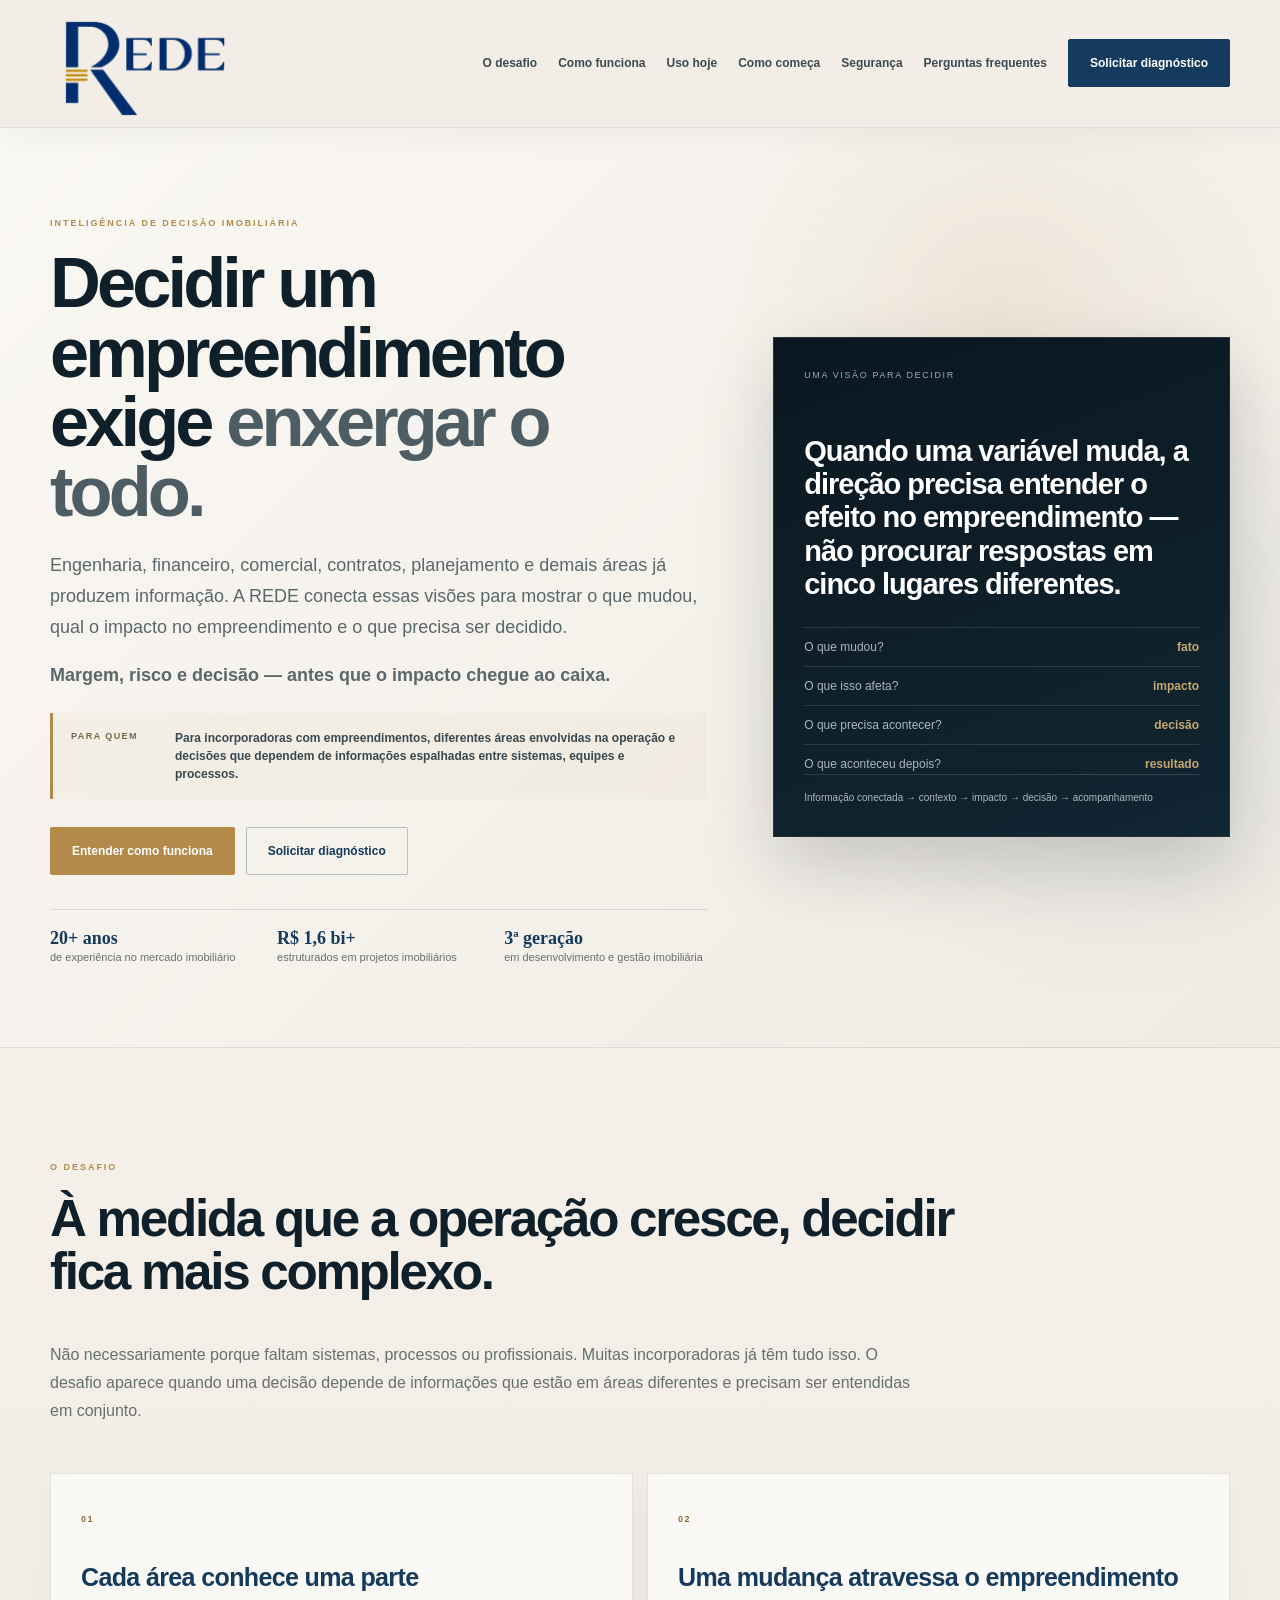
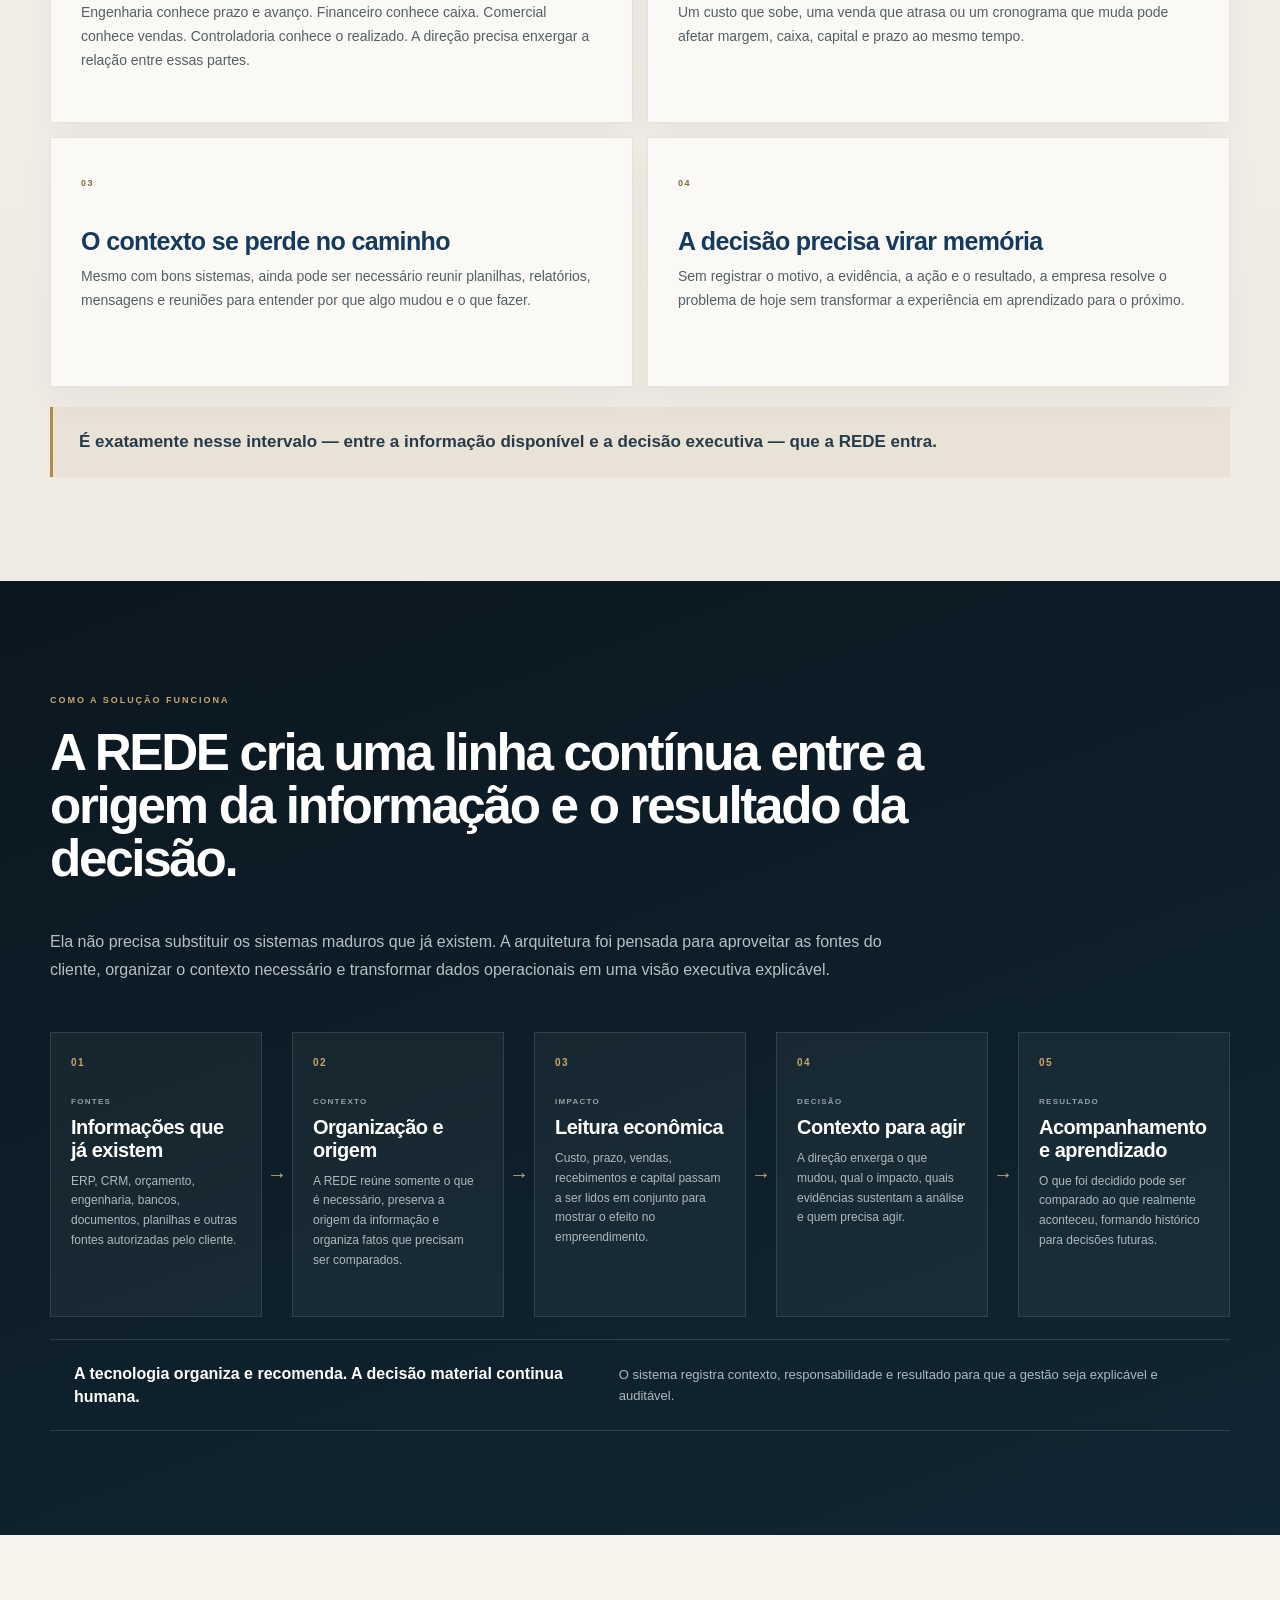
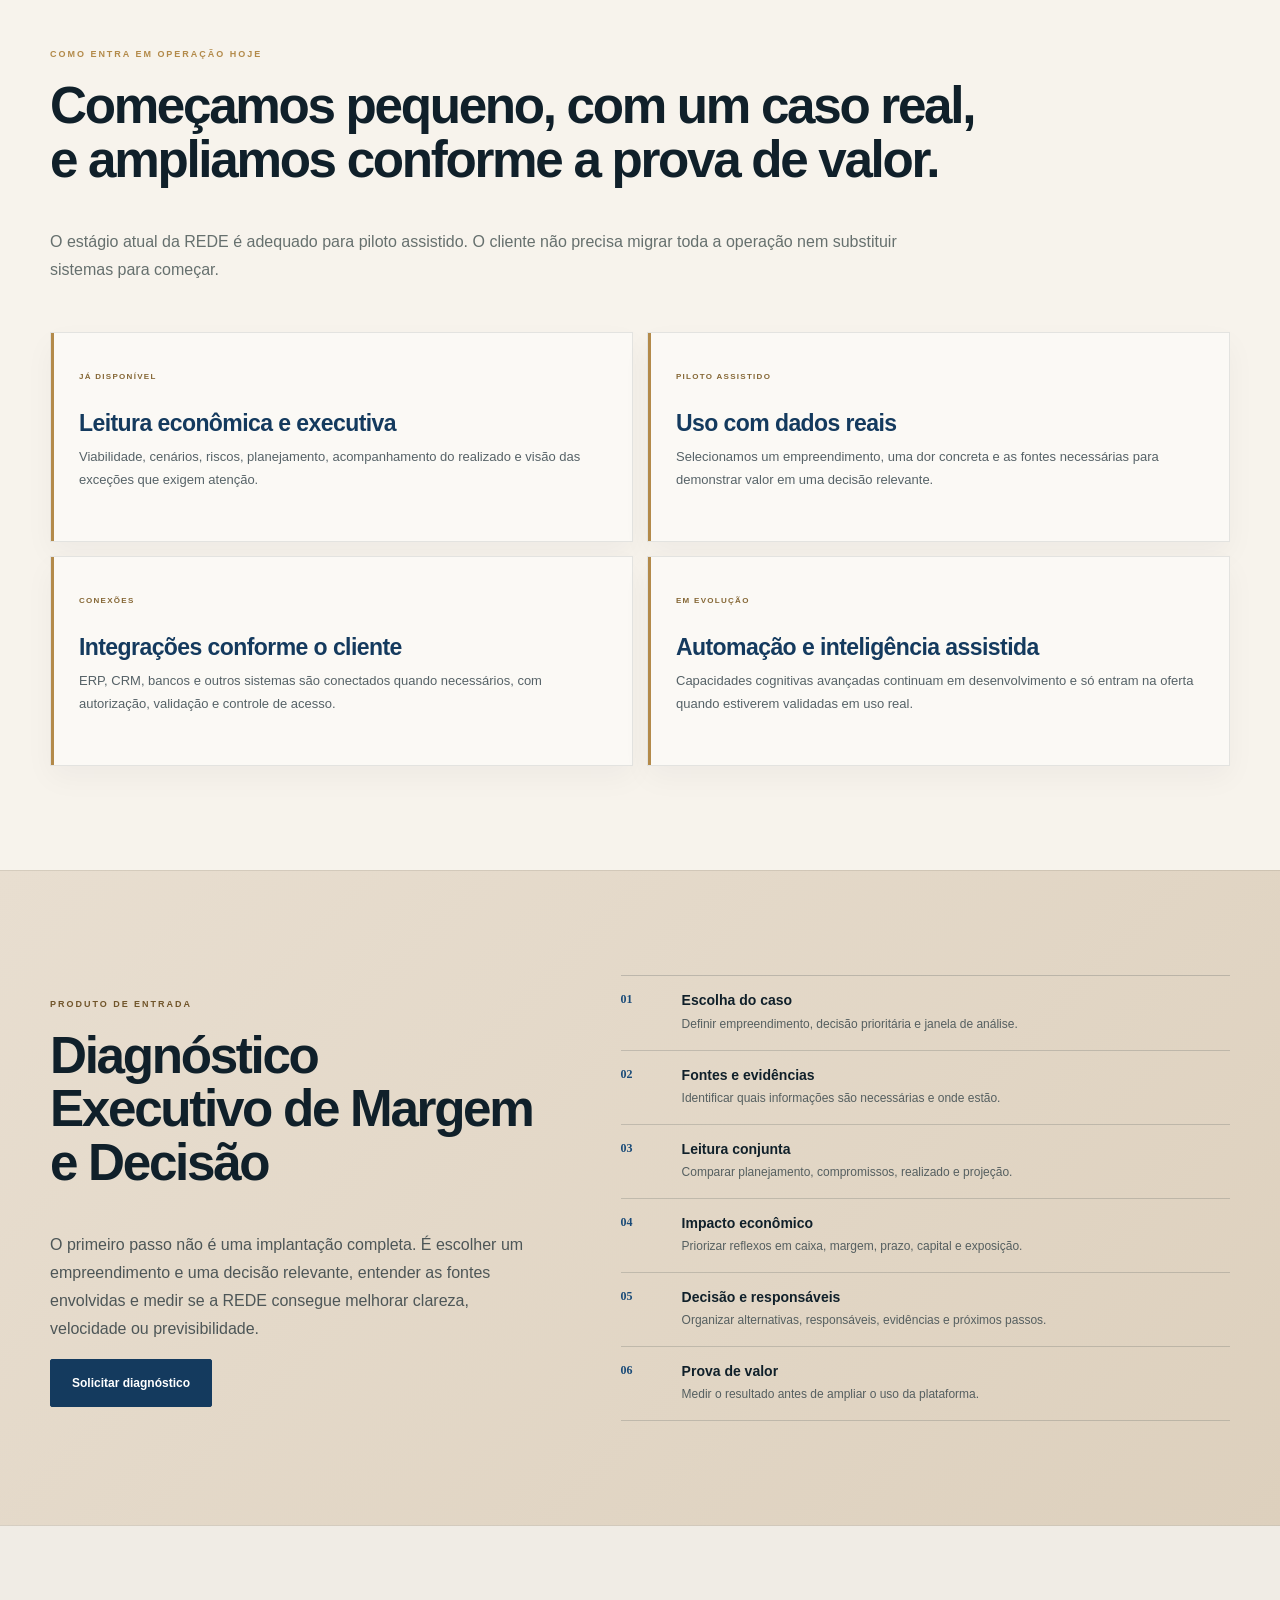
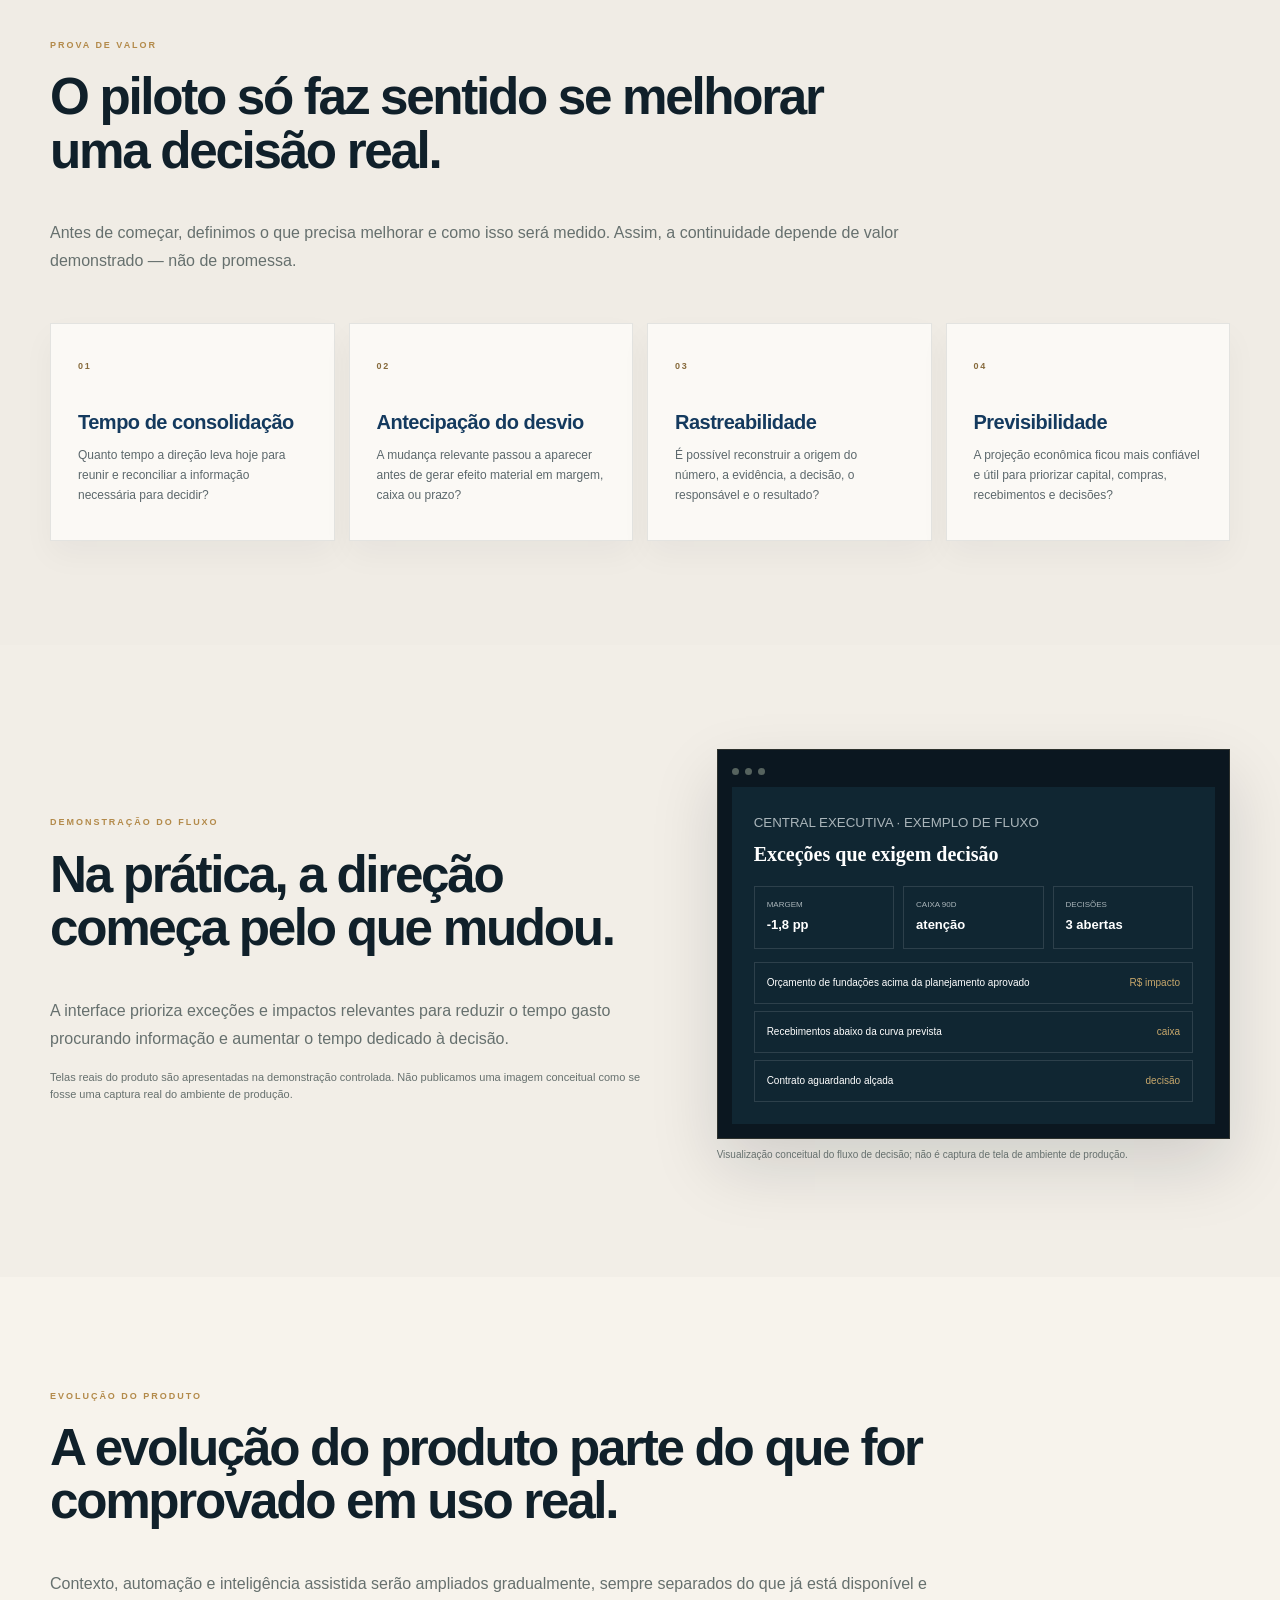
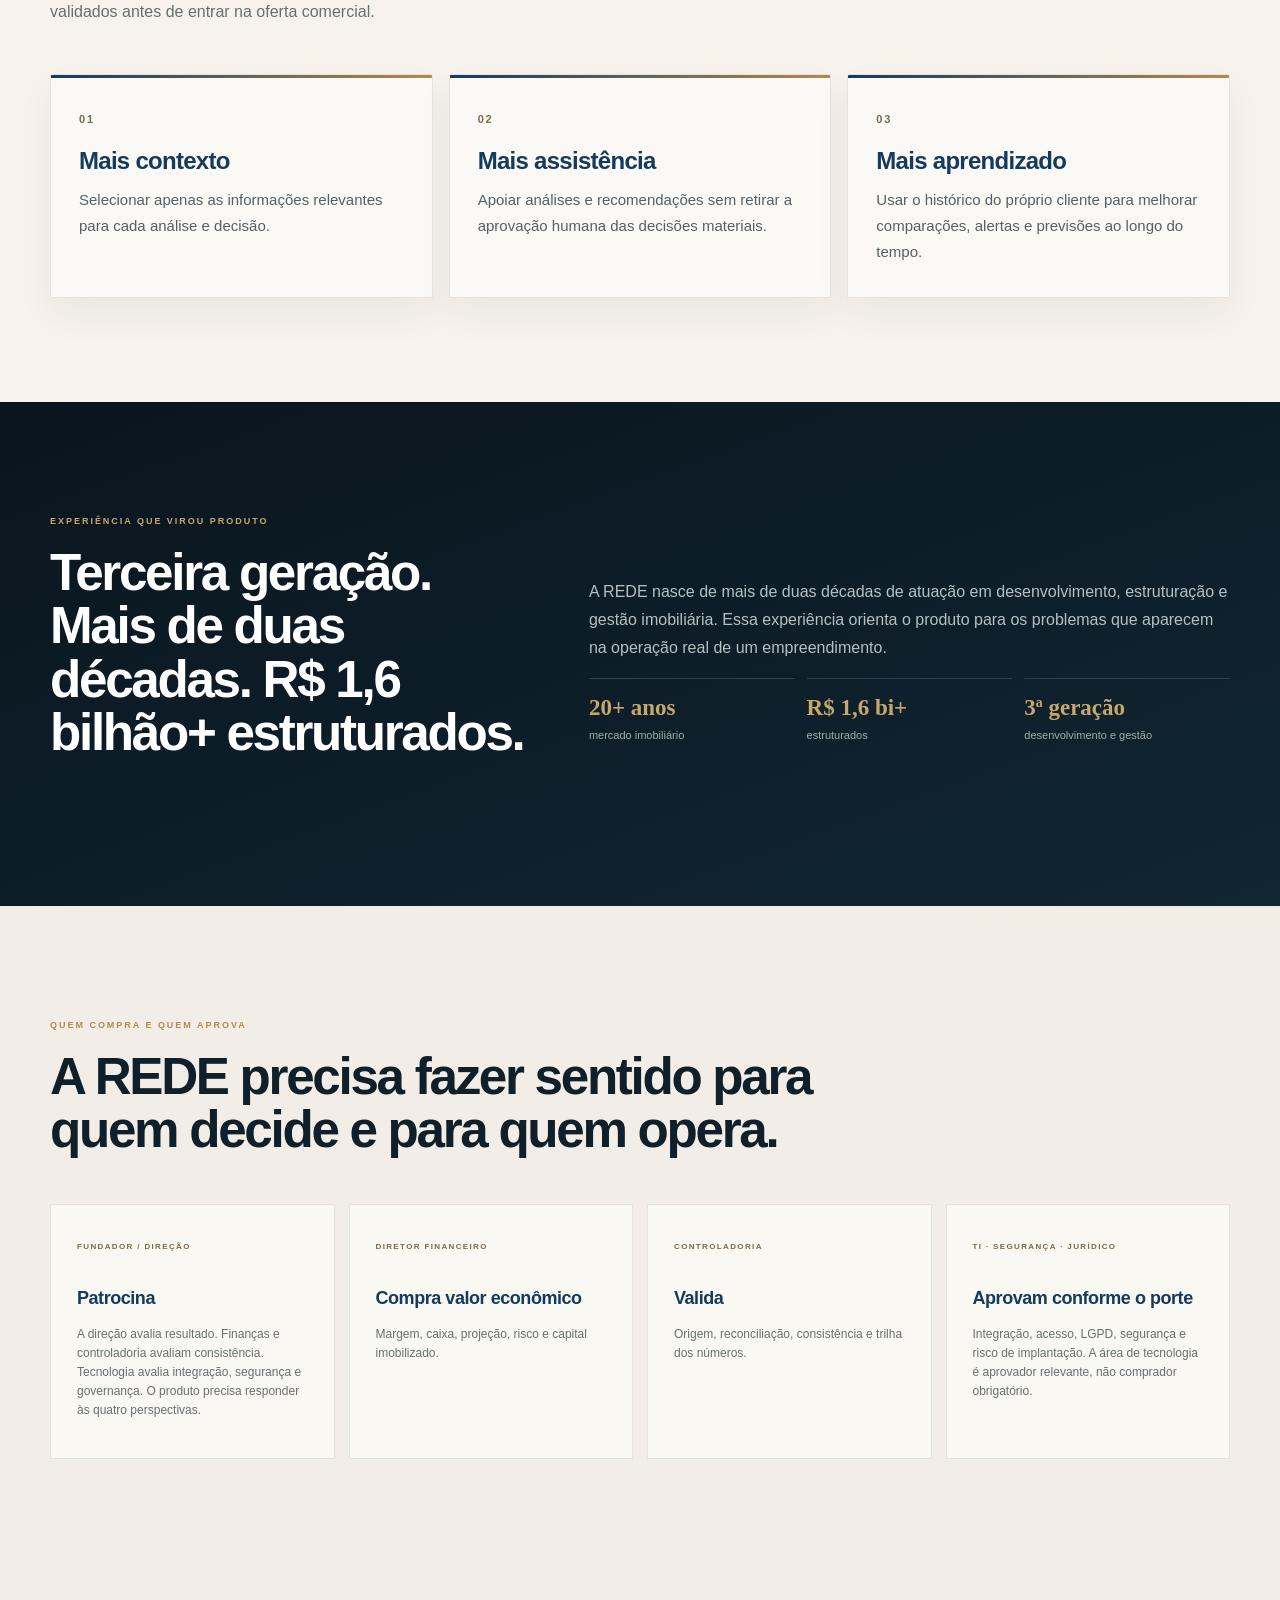
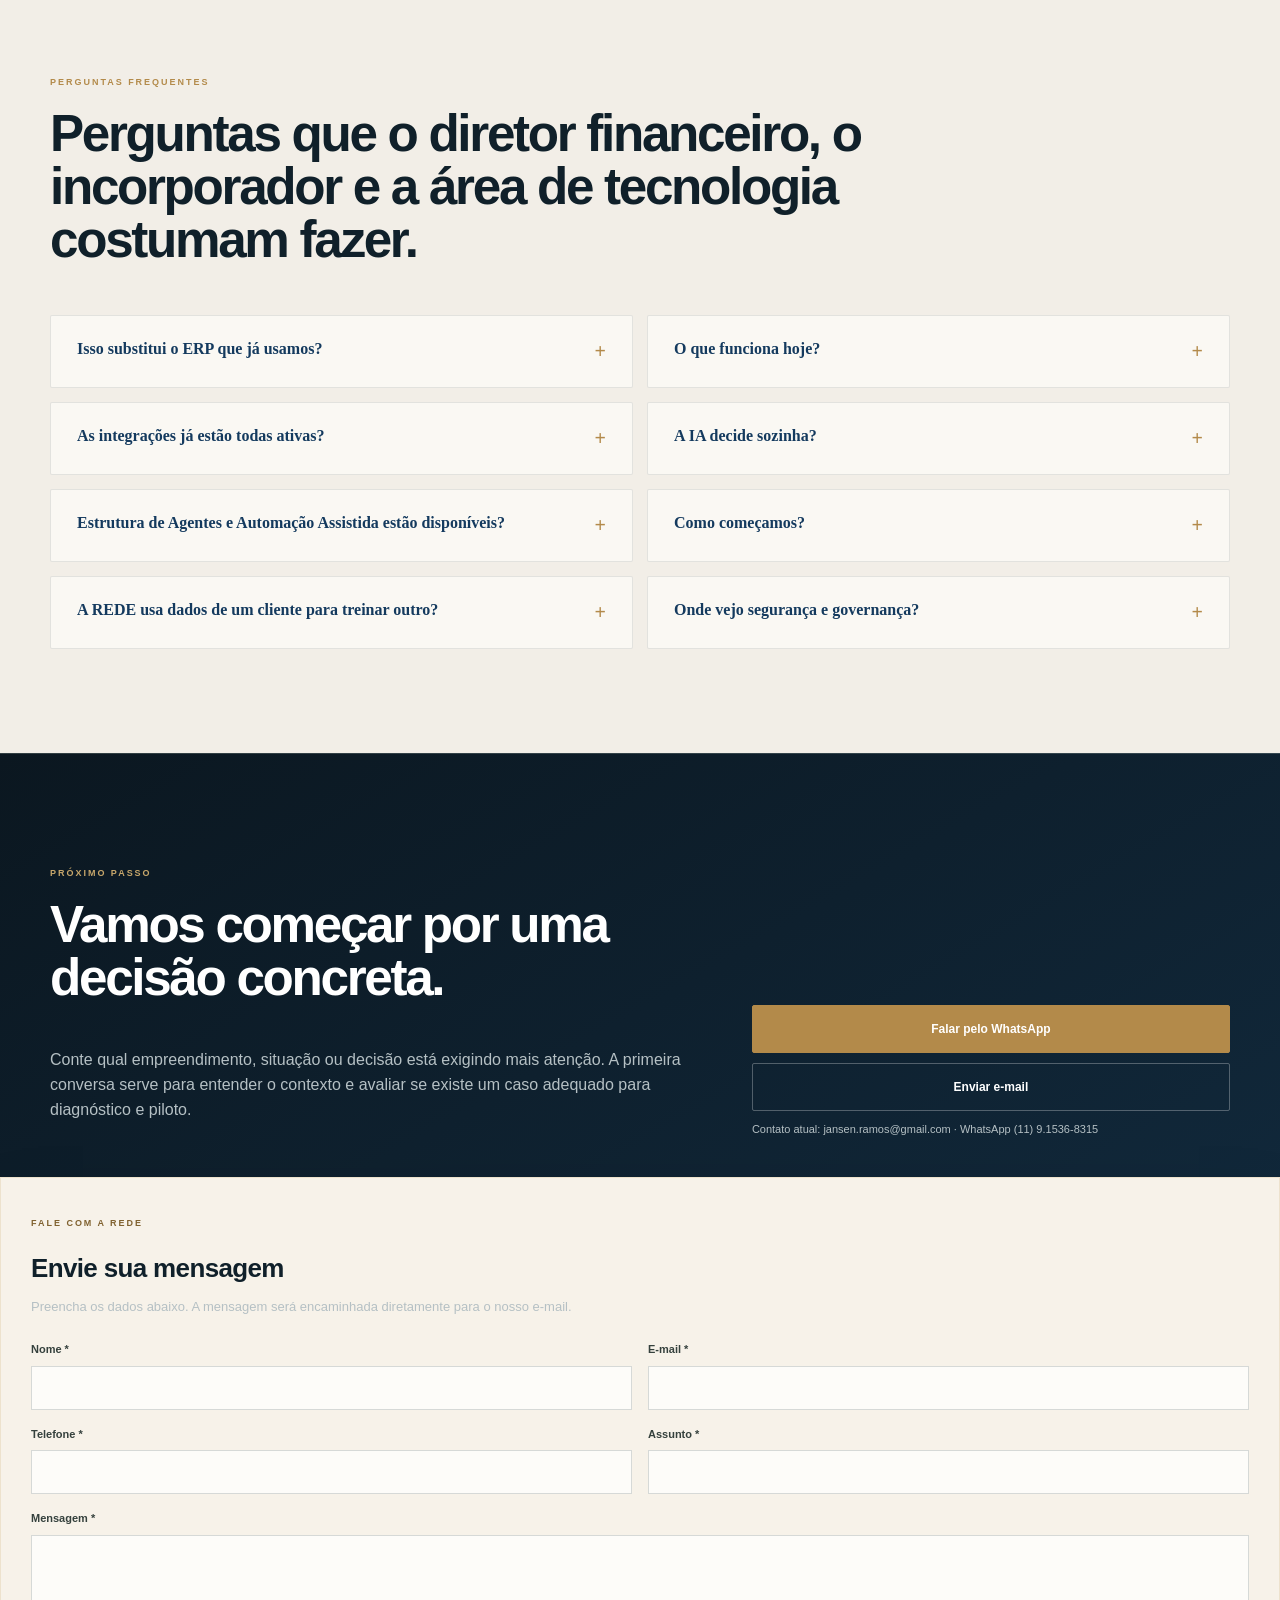
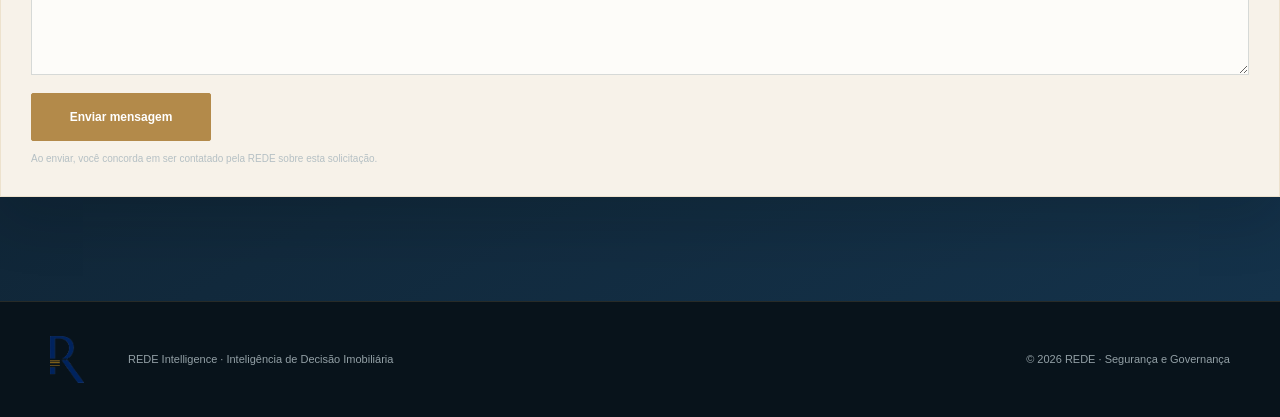
==== commit 0e194747: "Add files via upload" ====
--- a/index.html
+++ b/index.html
@@ -1,4 +1,5 @@
 <!DOCTYPE html>
+
 <html lang="pt-BR"><head><meta charset="utf-8"/><meta content="width=device-width,initial-scale=1" name="viewport"/><title>REDE Intelligence — Inteligência de Decisão Imobiliária</title><meta content="A REDE Intelligence conecta fatos econômicos e operacionais da incorporação para mostrar onde a margem está vazando, quais riscos estão crescendo e quais decisões precisam ser tomadas - com evidência, antes que o problema chegue ao caixa." name="description"/><style>
 :root{--bg:#f2eee7;--paper:#fbf9f5;--paper2:#f6f2eb;--ink:#10202a;--muted:#66706e;--line:rgba(16,32,42,.12);--dark:#0b1720;--dark2:#102632;--navy:#143a5e;--blue:#1a4b78;--gold:#b38a4a;--gold2:#c7a76b;--sand:#e7ddcf;--sage:#87958d;--white:#fbfaf7;--red:#914b48}
 *{box-sizing:border-box}html{scroll-behavior:smooth}body{margin:0;background:var(--bg);color:var(--ink);font-family:Inter,Arial,sans-serif;line-height:1.58}a{text-decoration:none;color:inherit}.container{width:min(1180px,calc(100% - 40px));margin:0 auto}.nav-wrap{position:sticky;top:0;z-index:80;background:rgba(244,241,235,.95);backdrop-filter:blur(16px);border-bottom:1px solid var(--line)}.nav{min-height:82px;display:flex;align-items:center;justify-content:space-between;gap:22px}.brand-logo{display:block;width:188px;height:auto}.nav-links{display:flex;align-items:center;gap:18px;font-size:12px;font-weight:800}.nav-links a:hover{opacity:.6}.menu-btn{display:none;border:0;background:none;font-size:25px}.btn{display:inline-flex;align-items:center;justify-content:center;min-height:46px;padding:0 19px;background:var(--ink);border:1px solid var(--ink);color:#fff;font-weight:800;font-size:12px;transition:.18s}.btn:hover{transform:translateY(-1px)}.btn-lime{background:var(--gold);border-color:var(--gold);color:#fff}.btn-ghost{background:transparent;color:var(--ink)}.btn-ghost-light{background:transparent;color:#fff;border-color:rgba(255,255,255,.28)}.eyebrow{display:inline-block;font-size:9px;letter-spacing:.2em;font-weight:900;margin-bottom:16px}.section{padding:88px 0}.section-head{max-width:830px;margin-bottom:40px}.section-head p,.lead{font-size:16px;color:var(--muted)}h1,h2,h3{font-family:Manrope,Inter,Arial,sans-serif;margin-top:0}h1{font-size:clamp(44px,5.4vw,72px);line-height:1.01;letter-spacing:-.052em;margin-bottom:23px}h1 em{font-style:normal;color:#4e5c63}h2{font-size:clamp(33px,4vw,50px);line-height:1.06;letter-spacing:-.042em}h3{letter-spacing:-.025em}.hero{background:radial-gradient(circle at 78% 25%,rgba(184,146,79,.16),transparent 25%),linear-gradient(135deg,#f7f4ee,#efede7);border-bottom:1px solid var(--line)}.hero-grid{min-height:680px;display:grid;grid-template-columns:1.18fr .82fr;gap:58px;align-items:center;padding:70px 0}.hero-copy>p{max-width:760px;font-size:18px;color:#5a676b}.hero-actions{display:flex;gap:11px;flex-wrap:wrap;margin:28px 0 34px}.proof-strip{display:grid;grid-template-columns:repeat(3,1fr);gap:18px;border-top:1px solid var(--line);padding-top:18px}.proof-strip strong{display:block;font:800 18px Manrope}.proof-strip span{display:block;font-size:11px;color:var(--muted)}.hero-panel{background:var(--dark);color:#fff;padding:26px;min-height:430px;display:flex;flex-direction:column;box-shadow:0 24px 60px rgba(7,17,15,.14)}.hero-panel .tiny{font-size:9px;letter-spacing:.18em;color:#aeb8bc}.hero-panel h3{font-size:27px;line-height:1.15;margin:52px 0 26px}.signal-list{display:grid;gap:9px}.signal{display:grid;grid-template-columns:1fr auto;gap:12px;border-top:1px solid rgba(255,255,255,.14);padding-top:10px;font-size:12px}.signal span{color:#aeb8bc}.signal strong{color:var(--gold)}.hero-panel .bottom{margin-top:auto;border-top:1px solid rgba(255,255,255,.14);padding-top:15px;font-size:10px;color:#aeb8bc}.truth-band{background:#ece6db;border-bottom:1px solid var(--line)}.truth-grid{display:grid;grid-template-columns:repeat(5,1fr)}.truth-grid div{padding:18px;border-right:1px solid var(--line)}.truth-grid div:first-child{border-left:1px solid var(--line)}.truth-grid strong{display:block;font:800 13px Manrope}.truth-grid span{font-size:10px;color:var(--muted)}.problem-grid,.today-grid,.module-grid,.faq-grid{display:grid;grid-template-columns:repeat(2,1fr);gap:12px}.problem-grid article,.today-card,.module-card,.faq-item{border:1px solid var(--line);background:rgba(255,255,255,.3);padding:26px}.problem-grid article{min-height:180px}.num{font-size:9px;letter-spacing:.18em;color:var(--muted);font-weight:900}.problem-grid h3,.today-card h3,.module-card h3{font-size:21px;margin:30px 0 7px}.problem-grid p,.today-card p,.module-card p{font-size:13px;color:var(--muted);margin:0}.impact-box{margin-top:20px;background:var(--ink);color:#fff;padding:23px 26px;display:grid;grid-template-columns:140px 1fr;gap:20px;align-items:center}.impact-box span{font-size:9px;color:var(--gold);font-weight:900;letter-spacing:.18em}.impact-box strong{font:700 18px/1.35 Manrope}.dark{background:var(--dark);color:#fff}.dark .section-head p{color:#b6c0c4}.chain{display:grid;grid-template-columns:repeat(7,1fr);border:1px solid rgba(255,255,255,.14);margin:34px 0}.chain div{padding:17px 10px;border-right:1px solid rgba(255,255,255,.14)}.chain div:last-child{border-right:0}.chain span{display:block;font-size:8px;color:var(--gold);margin-bottom:12px}.chain strong{font-size:11px}.triad{display:grid;grid-template-columns:repeat(3,1fr);gap:1px;background:rgba(255,255,255,.1);border:1px solid rgba(255,255,255,.1)}.triad article{padding:26px;background:var(--dark);min-height:175px}.triad h3{font-size:21px;margin-bottom:8px}.triad p{font-size:13px;color:#aeb8bc;margin:0}.status-layout{display:grid;grid-template-columns:1fr 1fr;gap:56px;align-items:start}.status-list{display:grid;gap:10px}.status-card{border:1px solid var(--line);background:rgba(255,255,255,.3);padding:20px}.badge{display:inline-flex;padding:5px 8px;font-size:8px;letter-spacing:.13em;font-weight:900;border-radius:2px}.b-now{background:#e8e2d4;color:#6f5526}.b-pilot{background:#dde5ee;color:#36506f}.b-fornecedor{background:#efe5d2;color:#7b6133}.b-dev{background:#e8dfd1;color:#705c3c}.b-road{background:#e7e3dc;color:#5f5a54}.status-card h3{font-size:18px;margin:13px 0 6px}.status-card p{font-size:12px;color:var(--muted);margin:0}.entry{background:linear-gradient(180deg,#e7ddcd 0%,#ddd0bd 100%);border-top:1px solid rgba(13,23,21,.08);border-bottom:1px solid rgba(13,23,21,.08)}.entry-grid{display:grid;grid-template-columns:.9fr 1.1fr;gap:62px;align-items:center}.diag-steps{counter-reset:step;border-top:1px solid rgba(13,23,21,.25)}.diag-steps>div{display:grid;grid-template-columns:42px minmax(0,1fr);gap:15px;padding:16px 0;border-bottom:1px solid rgba(13,23,21,.25);align-items:flex-start}.diag-steps b{font:800 13px Manrope}.diag-steps p{font-size:12px;margin:2px 0 0;color:#4f5b60}.compare{background:#0d1b25;color:#fff}.compare-grid{display:grid;grid-template-columns:1fr 1fr;gap:65px;align-items:center}.compare .lead{color:#b6c0c4}.compare-stack{border-top:1px solid rgba(255,255,255,.14)}.compare-stack div{display:grid;grid-template-columns:130px 1fr;gap:16px;padding:15px 0;border-bottom:1px solid rgba(255,255,255,.14)}.compare-stack strong{font:800 13px Manrope}.compare-stack span{font-size:12px;color:#9daaa5}.compare-stack .rede strong{color:var(--gold)}.compare-stack .rede span{color:#fff}.demo-wrap{display:grid;grid-template-columns:1.08fr .92fr;gap:50px;align-items:center}.demo-frame{background:var(--dark);padding:14px;border:1px solid #22322e;box-shadow:0 24px 60px rgba(7,17,15,.12)}.demo-bar{display:flex;gap:6px;padding:4px 0 12px}.dot{width:7px;height:7px;border-radius:50%;background:#56635e}.demo-screen{background:#102632;color:#fff;min-height:330px;padding:22px}.demo-screen small{color:#aab5ba}.demo-title{font:800 20px Manrope;margin:8px 0 20px}.demo-kpis{display:grid;grid-template-columns:repeat(3,1fr);gap:9px}.demo-kpis div,.demo-exceptions div{border:1px solid rgba(255,255,255,.12);padding:12px}.demo-kpis span{display:block;font-size:8px;color:#aab5ba}.demo-kpis strong{font-size:13px}.demo-exceptions{display:grid;gap:7px;margin-top:13px}.demo-exceptions div{display:grid;grid-template-columns:1fr auto;gap:12px;font-size:10px}.demo-exceptions em{font-style:normal;color:var(--gold)}.demo-note{font-size:10px;color:var(--muted);margin-top:8px}.evolution{background:#ebe9e3}.road-grid{display:grid;grid-template-columns:repeat(3,1fr);gap:12px}.road-card{border:1px solid var(--line);padding:24px;background:rgba(255,255,255,.32)}.road-card h3{font-size:19px;margin:23px 0 7px}.road-card p{font-size:12px;color:var(--muted)}.road-card ul{padding-left:18px;margin:10px 0 0;font-size:12px;color:var(--muted)}.proof{background:var(--dark);color:#fff}.proof-grid{display:grid;grid-template-columns:.85fr 1.15fr;gap:65px;align-items:center}.proof .lead{color:#b6c0c4}.proof-stats{display:grid;grid-template-columns:repeat(3,1fr);gap:12px}.proof-stats div{border-top:1px solid rgba(255,255,255,.16);padding-top:16px}.proof-stats strong{display:block;font:800 21px Manrope;color:var(--gold)}.proof-stats span{font-size:11px;color:#a1aea8}.buyer-grid{display:grid;grid-template-columns:repeat(4,1fr);gap:12px}.buyer-card{border:1px solid var(--line);padding:23px;min-height:190px}.buyer-card span{font-size:8px;letter-spacing:.17em;color:var(--muted);font-weight:900}.buyer-card h3{font-size:18px;margin:28px 0 7px}.buyer-card p{font-size:12px;color:var(--muted)}.faq-item button{width:100%;border:0;background:none;text-align:left;padding:0;font:800 16px Manrope;color:var(--ink);cursor:pointer;display:flex;justify-content:space-between;gap:15px}.faq-answer{display:none;padding-top:12px;font-size:13px;color:var(--muted)}.faq-item.open .faq-answer{display:block}.cta{background:linear-gradient(180deg,#e7ddcd 0%,#ddd0bd 100%);border-top:1px solid rgba(13,23,21,.08)}.cta-grid{display:grid;grid-template-columns:1.15fr .85fr;gap:55px;align-items:end}.cta-actions{display:flex;flex-direction:column;gap:10px}.cta small{font-size:11px;color:#5a5348}.footer{background:#07100e;color:#fff;padding:34px 0}.footer-grid{display:grid;grid-template-columns:56px 1fr auto;gap:22px;align-items:center}.footer-logo{width:34px;display:block}.footer p{font-size:11px;color:#9da8ad;margin:0}.security-link{color:var(--blue);font-weight:800}.note{font-size:11px;color:var(--muted)}
@@ -219,96 +220,149 @@
 .diag-copy strong{display:block;max-width:none;line-height:1.18;margin-bottom:6px}
 .diag-copy p{display:block;margin:0;line-height:1.55}
 
+
+/* V9.8 — narrativa e arquitetura */
+.hero-signature{font:700 15px/1.5 Manrope,Inter,Arial,sans-serif;color:var(--navy);margin:18px 0 0;max-width:720px}
+.hero-icp{margin-top:22px}
+.narrative-head{max-width:930px}
+.narrative-head p{max-width:880px;line-height:1.75}
+.problem-v98{background:linear-gradient(180deg,#f5f1ea 0%,#efebe3 100%)}
+.problem-story{display:grid;grid-template-columns:repeat(2,minmax(0,1fr));gap:14px}
+.problem-story article{background:#fbf9f5;border:1px solid rgba(16,32,42,.1);padding:30px;min-height:250px;box-shadow:0 14px 32px rgba(16,32,42,.045)}
+.problem-story article>span{font-size:9px;letter-spacing:.17em;font-weight:900;color:#8a6b35}
+.problem-story h3{font-size:25px;line-height:1.12;margin:34px 0 10px;color:var(--navy)}
+.problem-story p{font-size:14px;color:#536066;line-height:1.7;margin:0}
+.narrative-bridge{margin-top:20px;padding:22px 26px;border-left:3px solid var(--gold);background:#e9e2d6;font:700 17px/1.55 Manrope,Inter,Arial,sans-serif;color:#263c4a}
+.architecture-v98{background:linear-gradient(160deg,#0b1720 0%,#102632 100%);color:#fff}
+.architecture-v98 .section-head p{color:#b7c0c4}.architecture-v98 .eyebrow{color:var(--gold2)}
+.architecture-flow{display:grid;grid-template-columns:minmax(0,1fr) 30px minmax(0,1fr) 30px minmax(0,1fr) 30px minmax(0,1fr) 30px minmax(0,1fr);align-items:stretch;margin-top:38px}
+.architecture-step{background:rgba(255,255,255,.045);border:1px solid rgba(255,255,255,.11);padding:24px 20px;min-height:285px;display:grid;grid-template-rows:auto 1fr}
+.architecture-step>span{font:800 10px Manrope,Inter,Arial,sans-serif;letter-spacing:.14em;color:var(--gold2)}
+.architecture-step small{display:block;font-size:8px;letter-spacing:.16em;font-weight:900;color:#8fa0a7;margin:28px 0 8px}
+.architecture-step h3{font-size:20px;line-height:1.13;margin:0 0 10px;color:#fff}
+.architecture-step p{font-size:12px;line-height:1.65;color:#adb9bd;margin:0}
+.architecture-connector{display:flex;align-items:center;justify-content:center;color:var(--gold2);font-size:20px}
+.architecture-principle{margin-top:22px;padding:22px 24px;border-top:1px solid rgba(255,255,255,.13);border-bottom:1px solid rgba(255,255,255,.13);display:grid;grid-template-columns:1fr 1.15fr;gap:34px;align-items:center}
+.architecture-principle strong{font:800 16px/1.45 Manrope,Inter,Arial,sans-serif;color:#fff}.architecture-principle span{font-size:13px;line-height:1.65;color:#aeb9be}
+.current-v98{background:#f7f3ec}
+.current-grid{display:grid;grid-template-columns:repeat(2,minmax(0,1fr));gap:14px}
+.current-grid article{position:relative;background:#fbf9f5;border:1px solid rgba(16,32,42,.1);padding:28px 28px 26px;min-height:210px;box-shadow:0 12px 28px rgba(16,32,42,.04)}
+.current-grid article:before{content:"";position:absolute;left:0;top:0;bottom:0;width:3px;background:var(--gold)}
+.status-label{display:inline-block;font-size:8px;letter-spacing:.16em;font-weight:900;color:#856735;margin-bottom:26px}
+.current-grid h3{font-size:23px;line-height:1.15;color:var(--navy);margin:0 0 10px}.current-grid p{font-size:13px;line-height:1.7;color:#566267;margin:0}
+.entry{margin-top:0}
+@media(max-width:1080px){.architecture-flow{grid-template-columns:1fr}.architecture-connector{height:28px;transform:rotate(90deg)}.architecture-step{min-height:auto}.architecture-step small{margin-top:18px}}
+@media(max-width:760px){.problem-story,.current-grid,.architecture-principle{grid-template-columns:1fr}.problem-story article{min-height:auto}.architecture-principle{gap:10px}.hero-signature{font-size:14px}}
 </style>
 <link href="rede-logo-monograma-transparente.png?v=3" rel="icon" type="image/png"/>
 <link href="rede-logo-monograma-transparente.png?v=3" rel="shortcut icon" type="image/png"/>
 <link href="rede-logo-monograma-transparente.png?v=3" rel="apple-touch-icon"/>
 </head><body>
-<header class="nav-wrap"><nav class="nav container"><a href="#inicio"><img alt="REDE Núcleo de Negócios" class="brand-logo" src="rede-logo-full-transparente.png"/></a><button aria-label="Abrir menu" class="menu-btn">☰</button><div class="nav-links"><a href="#problema">Problema</a><a href="#hoje">Disponível hoje</a><a href="#diagnostico">Como começa</a><a href="#plano de evolução">Em evolução</a><a href="seguranca.html">Segurança</a><a href="#faq">Perguntas frequentes</a><a class="btn" href="#contato">Solicitar diagnóstico</a></div></nav></header>
+<header class="nav-wrap"><nav class="nav container"><a href="#inicio"><img alt="REDE Núcleo de Negócios" class="brand-logo" src="rede-logo-full-transparente.png"/></a><button aria-label="Abrir menu" class="menu-btn">☰</button><div class="nav-links">
+<a href="#problema">O desafio</a>
+<a href="#arquitetura">Como funciona</a>
+<a href="#hoje">Uso hoje</a>
+<a href="#diagnostico">Como começa</a>
+<a href="seguranca.html">Segurança</a>
+<a href="#faq">Perguntas frequentes</a>
+<a class="btn" href="#contato">Solicitar diagnóstico</a>
+</div></nav></header>
 <main>
-<section class="hero" id="inicio"><div class="container hero-grid"><div class="hero-copy"><span class="eyebrow">INTELIGÊNCIA DE DECISÃO IMOBILIÁRIA</span><h1>Margem, risco e decisão.<br/><em>Antes de chegar ao caixa.</em></h1><p>Conte brevemente qual empreendimento ou decisão está exigindo mais atenção. A primeira conversa serve para entender o cenário e avaliar se existe um caso concreto para diagnóstico e piloto.</p><div class="hero-icp"><span>PARA QUEM</span><strong>Incorporadoras com 3 a 20 empreendimentos simultâneos, em processo de profissionalização e com exposição relevante de capital.</strong></div><div class="hero-actions"><a class="btn btn-lime" href="#contato">Solicite um Diagnóstico de Margem e Decisão</a><a class="btn btn-ghost" href="#hoje">Veja o que funciona hoje</a></div><div class="proof-strip"><div><strong>20+ anos</strong><span>de experiência no mercado imobiliário</span></div><div><strong>R$ 1,6 bi+</strong><span>estruturados em projetos imobiliários</span></div><div><strong>3ª geração</strong><span>em desenvolvimento e gestão imobiliária</span></div></div></div><aside class="hero-panel"><span class="tiny">VISÃO EXECUTIVA</span><h3>Uma mudança de custo, prazo ou venda precisa virar impacto e decisão - não outra planilha.</h3><div class="signal-list"><div class="signal"><span>Margem</span><strong>onde está vazando?</strong></div><div class="signal"><span>Caixa</span><strong>quando aperta?</strong></div><div class="signal"><span>Risco</span><strong>o que está crescendo?</strong></div><div class="signal"><span>Decisão</span><strong>quem precisa agir?</strong></div></div><div class="bottom">Premissa → compromisso → realizado → projeção → impacto → decisão → resultado</div></aside></div></section>
-<section class="truth-band"><div class="container truth-grid"><div><strong>Operacional hoje</strong><span>capacidades nativas implementadas</span></div><div><strong>Pronto para piloto</strong><span>uso assistido com dados reais</span></div><div><strong>Compatível com diferentes sistemas</strong><span>integrações reais dependem do cliente</span></div><div><strong>Em desenvolvimento</strong><span>estado explícito, sem exagero comercial</span></div><div><strong>Plano de evolução</strong><span>visão futura não vendida como disponível</span></div></div></section>
-<section class="section problem">
+<section class="hero" id="inicio">
+<div class="container hero-grid">
+<div class="hero-copy">
+<span class="eyebrow">INTELIGÊNCIA DE DECISÃO IMOBILIÁRIA</span>
+<h1>Decidir um empreendimento exige <em>enxergar o todo.</em></h1>
+<p>Engenharia, financeiro, comercial, contratos, planejamento e demais áreas já produzem informação. A REDE conecta essas visões para mostrar o que mudou, qual o impacto no empreendimento e o que precisa ser decidido.</p>
+<p class="hero-signature">Margem, risco e decisão — antes que o impacto chegue ao caixa.</p>
+<div class="hero-icp"><span>PARA QUEM</span><strong>Para incorporadoras com empreendimentos, diferentes áreas envolvidas na operação e decisões que dependem de informações espalhadas entre sistemas, equipes e processos.</strong></div>
+<div class="hero-actions">
+<a class="btn btn-lime" href="#arquitetura">Entender como funciona</a>
+<a class="btn btn-ghost" href="#contato">Solicitar diagnóstico</a>
+</div>
+<div class="proof-strip">
+<div><strong>20+ anos</strong><span>de experiência no mercado imobiliário</span></div>
+<div><strong>R$ 1,6 bi+</strong><span>estruturados em projetos imobiliários</span></div>
+<div><strong>3ª geração</strong><span>em desenvolvimento e gestão imobiliária</span></div>
+</div>
+</div>
+<aside class="hero-panel">
+<span class="tiny">UMA VISÃO PARA DECIDIR</span>
+<h3>Quando uma variável muda, a direção precisa entender o efeito no empreendimento — não procurar respostas em cinco lugares diferentes.</h3>
+<div class="signal-list">
+<div class="signal"><span>O que mudou?</span><strong>fato</strong></div>
+<div class="signal"><span>O que isso afeta?</span><strong>impacto</strong></div>
+<div class="signal"><span>O que precisa acontecer?</span><strong>decisão</strong></div>
+<div class="signal"><span>O que aconteceu depois?</span><strong>resultado</strong></div>
+</div>
+<div class="bottom">Informação conectada → contexto → impacto → decisão → acompanhamento</div>
+</aside>
+</div>
+</section><section class="section problem-v98" id="problema">
 <div class="container">
-<div class="section-head">
-<span class="eyebrow">O PROBLEMA</span>
-<h2>A informação existe. O difícil é chegar à decisão certa a tempo.</h2>
-<p>Viabilidade, orçamento, obra, vendas, contratos, bancos e jurídico costumam trabalhar em fontes diferentes. Quando a direção precisa decidir, ainda gasta tempo reunindo, conferindo e interpretando informações que deveriam conversar entre si.</p>
-</div>
-<div class="grid-4">
-<article class="card"><span>01</span><h3>Números desencontrados</h3><p>Planilhas e sistemas podem mostrar versões diferentes do mesmo empreendimento.</p></article>
-<article class="card"><span>02</span><h3>Efeito difícil de enxergar</h3><p>Uma mudança de custo, prazo ou venda nem sempre deixa claro o reflexo em caixa, margem e necessidade de capital.</p></article>
-<article class="card"><span>03</span><h3>Decisões espalhadas</h3><p>O motivo da decisão, o responsável e o resultado acabam perdidos entre reuniões, e-mails e mensagens.</p></article>
-<article class="card"><span>04</span><h3>Pouco aprendizado acumulado</h3><p>Sem um histórico estruturado, cada novo projeto aproveita pouco do que funcionou — ou deu errado — nos anteriores.</p></article>
-</div>
-</div>
-</section>
-<section class="section">
+<div class="section-head narrative-head">
+<span class="eyebrow">O DESAFIO</span>
+<h2>À medida que a operação cresce, decidir fica mais complexo.</h2>
+<p>Não necessariamente porque faltam sistemas, processos ou profissionais. Muitas incorporadoras já têm tudo isso. O desafio aparece quando uma decisão depende de informações que estão em áreas diferentes e precisam ser entendidas em conjunto.</p>
+</div>
+<div class="problem-story">
+<article><span>01</span><h3>Cada área conhece uma parte</h3><p>Engenharia conhece prazo e avanço. Financeiro conhece caixa. Comercial conhece vendas. Controladoria conhece o realizado. A direção precisa enxergar a relação entre essas partes.</p></article>
+<article><span>02</span><h3>Uma mudança atravessa o empreendimento</h3><p>Um custo que sobe, uma venda que atrasa ou um cronograma que muda pode afetar margem, caixa, capital e prazo ao mesmo tempo.</p></article>
+<article><span>03</span><h3>O contexto se perde no caminho</h3><p>Mesmo com bons sistemas, ainda pode ser necessário reunir planilhas, relatórios, mensagens e reuniões para entender por que algo mudou e o que fazer.</p></article>
+<article><span>04</span><h3>A decisão precisa virar memória</h3><p>Sem registrar o motivo, a evidência, a ação e o resultado, a empresa resolve o problema de hoje sem transformar a experiência em aprendizado para o próximo.</p></article>
+</div>
+<div class="narrative-bridge"><span>É exatamente nesse intervalo — entre a informação disponível e a decisão executiva — que a REDE entra.</span></div>
+</div>
+</section><section class="section architecture-v98" id="arquitetura">
 <div class="container">
-<div class="section-head">
-<span class="eyebrow">COMO A REDE AJUDA</span>
-<h2>Da mudança na operação à decisão executiva.</h2>
-<p>A REDE organiza os fatos relevantes de cada área para responder quatro perguntas simples: o que mudou, qual é o impacto, o que precisa ser decidido e o que aconteceu depois.</p>
-</div>
-<div class="grid-3">
-<article class="card"><span>01</span><h3>Mostra o impacto</h3><p>Relaciona custo, prazo, vendas, recebimentos e capital para mostrar como uma alteração afeta o empreendimento.</p></article>
-<article class="card"><span>02</span><h3>Organiza a decisão</h3><p>Registra a informação usada, quem decidiu, qual ação foi definida e quem ficou responsável.</p></article>
-<article class="card"><span>03</span><h3>Compara plano e realidade</h3><p>Acompanha o que foi planejado e o que realmente aconteceu para melhorar as próximas decisões.</p></article>
-</div>
-</div>
-</section>
-<section class="section capability">
+<div class="section-head narrative-head">
+<span class="eyebrow">COMO A SOLUÇÃO FUNCIONA</span>
+<h2>A REDE cria uma linha contínua entre a origem da informação e o resultado da decisão.</h2>
+<p>Ela não precisa substituir os sistemas maduros que já existem. A arquitetura foi pensada para aproveitar as fontes do cliente, organizar o contexto necessário e transformar dados operacionais em uma visão executiva explicável.</p>
+</div>
+<div class="architecture-flow">
+<article class="architecture-step"><span>01</span><div><small>FONTES</small><h3>Informações que já existem</h3><p>ERP, CRM, orçamento, engenharia, bancos, documentos, planilhas e outras fontes autorizadas pelo cliente.</p></div></article>
+<div class="architecture-connector">→</div>
+<article class="architecture-step"><span>02</span><div><small>CONTEXTO</small><h3>Organização e origem</h3><p>A REDE reúne somente o que é necessário, preserva a origem da informação e organiza fatos que precisam ser comparados.</p></div></article>
+<div class="architecture-connector">→</div>
+<article class="architecture-step"><span>03</span><div><small>IMPACTO</small><h3>Leitura econômica</h3><p>Custo, prazo, vendas, recebimentos e capital passam a ser lidos em conjunto para mostrar o efeito no empreendimento.</p></div></article>
+<div class="architecture-connector">→</div>
+<article class="architecture-step"><span>04</span><div><small>DECISÃO</small><h3>Contexto para agir</h3><p>A direção enxerga o que mudou, qual o impacto, quais evidências sustentam a análise e quem precisa agir.</p></div></article>
+<div class="architecture-connector">→</div>
+<article class="architecture-step"><span>05</span><div><small>RESULTADO</small><h3>Acompanhamento e aprendizado</h3><p>O que foi decidido pode ser comparado ao que realmente aconteceu, formando histórico para decisões futuras.</p></div></article>
+</div>
+<div class="architecture-principle">
+<strong>A tecnologia organiza e recomenda. A decisão material continua humana.</strong>
+<span>O sistema registra contexto, responsabilidade e resultado para que a gestão seja explicável e auditável.</span>
+</div>
+</div>
+</section><section class="section current-v98" id="hoje">
 <div class="container">
-<div class="section-head">
-<span class="eyebrow">O QUE JÁ PODE SER USADO</span>
-<h2>A REDE já está pronta para um piloto assistido.</h2>
-<p>Começamos por um empreendimento e por uma dor concreta. A partir daí, configuramos a leitura executiva e conectamos apenas as informações necessárias para o caso.</p>
-</div>
-<div class="grid-3">
-<article class="card"><span>01</span><h3>Leitura econômica do empreendimento</h3><p>Viabilidade, cenários, riscos, planejamento aprovado e comparação entre o planejado e o realizado.</p></article>
-<article class="card"><span>02</span><h3>Visão executiva e exceções</h3><p>Painéis e alertas orientados ao que mudou e ao que exige atenção da direção.</p></article>
-<article class="card"><span>03</span><h3>Conexão com o ambiente do cliente</h3><p>ERP, CRM, bancos e outros sistemas podem ser conectados durante o piloto, com autorização, validação e controle de acesso.</p></article>
-</div>
-<p class="section-footnote">Recursos cognitivos mais avançados continuam em desenvolvimento e só serão apresentados como disponíveis quando estiverem validados em uso real.</p>
-</div>
-</section>
-<section class="section entry" id="diagnostico"><div class="container entry-grid"><div><span class="eyebrow">PRODUTO DE ENTRADA</span><h2>Diagnóstico Executivo de Margem e Decisão</h2><p class="lead" style="color:#4f5b60">O primeiro passo é escolher um empreendimento e uma decisão relevante para analisar. O objetivo é encontrar um caso em que a REDE consiga melhorar clareza, velocidade ou previsibilidade antes de ampliar o uso.</p><a class="btn" href="#contato">Solicitar diagnóstico</a></div><div class="diag-steps"><div><b>01</b><div class="diag-copy"><strong>Enquadramento</strong><p>Escolher empreendimento, decisão prioritária e janela de análise.</p></div></div><div><b>02</b><div class="diag-copy"><strong>Evidências</strong><p>Mapear fontes, qualidade, versões e lacunas.</p></div></div><div><b>03</b><div class="diag-copy"><strong>Reconciliação</strong><p>Comparar planejamento aprovado, compromissos, realizado e projeção.</p></div></div><div><b>04</b><div class="diag-copy"><strong>Margem e risco</strong><p>Priorizar impactos em caixa, margem, prazo, captação e exposição.</p></div></div><div><b>05</b><div class="diag-copy"><strong>Mapa de Decisões</strong><p>Definir decisões, responsáveis, evidências e próximos passos.</p></div></div><div><b>06</b><div class="diag-copy"><strong>Piloto</strong><p>Selecionar 1-3 fluxos para prova de valor assistida.</p></div></div></div></div></section>
-<section class="section compare" id="ecossistema">
-<div class="container">
-<div class="section-head">
-<span class="eyebrow">ONDE A REDE ENTRA</span>
-<h2>A REDE trabalha com o que sua empresa já usa.</h2>
-<p>Não faz sentido substituir um ERP, CRM ou sistema de obra que já funciona bem. A REDE aproveita essas fontes e cria uma visão comum para a direção entender o que mudou e decidir com mais segurança.</p>
-</div>
-<div class="ecosystem-grid">
-<article class="ecosystem-card">
-<span>01</span>
-<h3>Sistemas da operação</h3>
-<p>Continuam cuidando das rotinas em que já são maduros: financeiro, compras, contratos, obras, vendas e recebimentos.</p>
-</article>
-<article class="ecosystem-card">
-<span>02</span>
-<h3>Indicadores e análises</h3>
-<p>Continuam apoiando a leitura gerencial com números, tendências e acompanhamentos específicos.</p>
-</article>
-<article class="ecosystem-card rede-focus">
-<span>03</span>
-<h3>REDE Intelligence</h3>
-<p>Reúne o que importa para a decisão e mostra a relação entre mudança, impacto, responsável, ação e resultado.</p>
-</article>
-</div>
-<div class="ecosystem-note">
-<strong>O objetivo não é concentrar tudo em um novo sistema.</strong>
-<span>É reduzir o esforço para entender o empreendimento e dar contexto suficiente para decidir melhor.</span>
-</div>
-</div>
-</section>
+<div class="section-head narrative-head">
+<span class="eyebrow">COMO ENTRA EM OPERAÇÃO HOJE</span>
+<h2>Começamos pequeno, com um caso real, e ampliamos conforme a prova de valor.</h2>
+<p>O estágio atual da REDE é adequado para piloto assistido. O cliente não precisa migrar toda a operação nem substituir sistemas para começar.</p>
+</div>
+<div class="current-grid">
+<article><span class="status-label">JÁ DISPONÍVEL</span><h3>Leitura econômica e executiva</h3><p>Viabilidade, cenários, riscos, planejamento, acompanhamento do realizado e visão das exceções que exigem atenção.</p></article>
+<article><span class="status-label">PILOTO ASSISTIDO</span><h3>Uso com dados reais</h3><p>Selecionamos um empreendimento, uma dor concreta e as fontes necessárias para demonstrar valor em uma decisão relevante.</p></article>
+<article><span class="status-label">CONEXÕES</span><h3>Integrações conforme o cliente</h3><p>ERP, CRM, bancos e outros sistemas são conectados quando necessários, com autorização, validação e controle de acesso.</p></article>
+<article><span class="status-label">EM EVOLUÇÃO</span><h3>Automação e inteligência assistida</h3><p>Capacidades cognitivas avançadas continuam em desenvolvimento e só entram na oferta quando estiverem validadas em uso real.</p></article>
+</div>
+</div>
+</section><section class="section entry" id="diagnostico"><div class="container entry-grid"><div><span class="eyebrow">PRODUTO DE ENTRADA</span><h2>Diagnóstico Executivo de Margem e Decisão</h2><p class="lead" style="color:#4f5b60">O primeiro passo não é uma implantação completa. É escolher um empreendimento e uma decisão relevante, entender as fontes envolvidas e medir se a REDE consegue melhorar clareza, velocidade ou previsibilidade.</p><a class="btn" href="#contato">Solicitar diagnóstico</a></div><div class="diag-steps"><div><b>01</b><div class="diag-copy"><strong>Escolha do caso</strong><p>Definir empreendimento, decisão prioritária e janela de análise.</p></div></div><div><b>02</b><div class="diag-copy"><strong>Fontes e evidências</strong><p>Identificar quais informações são necessárias e onde estão.</p></div></div><div><b>03</b><div class="diag-copy"><strong>Leitura conjunta</strong><p>Comparar planejamento, compromissos, realizado e projeção.</p></div></div><div><b>04</b><div class="diag-copy"><strong>Impacto econômico</strong><p>Priorizar reflexos em caixa, margem, prazo, capital e exposição.</p></div></div><div><b>05</b><div class="diag-copy"><strong>Decisão e responsáveis</strong><p>Organizar alternativas, responsáveis, evidências e próximos passos.</p></div></div><div><b>06</b><div class="diag-copy"><strong>Prova de valor</strong><p>Medir o resultado antes de ampliar o uso da plataforma.</p></div></div></div></div></section>
+
+
+
+
+
+
 <section class="section pilot-value">
 <div class="container">
 <div class="section-head">
 <span class="eyebrow">PROVA DE VALOR</span>
-<h2>O piloto precisa melhorar uma decisão mensurável.</h2>
-<p>Antes de começar, definimos o que precisa melhorar e como isso será medido. Assim, o piloto termina com uma resposta objetiva: vale a pena continuar e ampliar?</p>
+<h2>O piloto só faz sentido se melhorar uma decisão real.</h2>
+<p>Antes de começar, definimos o que precisa melhorar e como isso será medido. Assim, a continuidade depende de valor demonstrado — não de promessa.</p>
 </div>
 <div class="value-grid">
 <article><span>01</span><h3>Tempo de consolidação</h3><p>Quanto tempo a direção leva hoje para reunir e reconciliar a informação necessária para decidir?</p></article>
@@ -318,13 +372,13 @@
 </div>
 </div>
 </section>
-<section class="section"><div class="container demo-wrap"><div><span class="eyebrow">DEMONSTRAÇÃO DO FLUXO</span><h2>Gestão por exceção: a direção começa pelo que mudou.</h2><p class="lead">A demonstração comercial usa casos reais do diagnóstico e do piloto. O exemplo ao lado ilustra a lógica de uso sem fingir que é uma captura de produção.</p><p class="note">Telas reais do produto são apresentadas na demonstração controlada. Não publicamos uma imagem conceitual como se fosse uma captura real do ambiente de produção.</p></div><div><div class="demo-frame"><div class="demo-bar"><span class="dot"></span><span class="dot"></span><span class="dot"></span></div><div class="demo-screen"><small>CENTRAL EXECUTIVA · EXEMPLO DE FLUXO</small><div class="demo-title">Exceções que exigem decisão</div><div class="demo-kpis"><div><span>MARGEM</span><strong>-1,8 pp</strong></div><div><span>CAIXA 90D</span><strong>atenção</strong></div><div><span>DECISÕES</span><strong>3 abertas</strong></div></div><div class="demo-exceptions"><div><span>Orçamento de fundações acima da planejamento aprovado</span><em>R$ impacto</em></div><div><span>Recebimentos abaixo da curva prevista</span><em>caixa</em></div><div><span>Contrato aguardando alçada</span><em>decisão</em></div></div></div></div><p class="demo-note">Visualização conceitual do fluxo de decisão; não é captura de tela de ambiente de produção.</p></div></div></section>
-<section class="section plano de evolução">
+<section class="section"><div class="container demo-wrap"><div><span class="eyebrow">DEMONSTRAÇÃO DO FLUXO</span><h2>Na prática, a direção começa pelo que mudou.</h2><p class="lead">A interface prioriza exceções e impactos relevantes para reduzir o tempo gasto procurando informação e aumentar o tempo dedicado à decisão.</p><p class="note">Telas reais do produto são apresentadas na demonstração controlada. Não publicamos uma imagem conceitual como se fosse uma captura real do ambiente de produção.</p></div><div><div class="demo-frame"><div class="demo-bar"><span class="dot"></span><span class="dot"></span><span class="dot"></span></div><div class="demo-screen"><small>CENTRAL EXECUTIVA · EXEMPLO DE FLUXO</small><div class="demo-title">Exceções que exigem decisão</div><div class="demo-kpis"><div><span>MARGEM</span><strong>-1,8 pp</strong></div><div><span>CAIXA 90D</span><strong>atenção</strong></div><div><span>DECISÕES</span><strong>3 abertas</strong></div></div><div class="demo-exceptions"><div><span>Orçamento de fundações acima da planejamento aprovado</span><em>R$ impacto</em></div><div><span>Recebimentos abaixo da curva prevista</span><em>caixa</em></div><div><span>Contrato aguardando alçada</span><em>decisão</em></div></div></div></div><p class="demo-note">Visualização conceitual do fluxo de decisão; não é captura de tela de ambiente de produção.</p></div></div></section>
+<section class="section plano de evolução" id="evolucao">
 <div class="container">
 <div class="section-head">
 <span class="eyebrow">EVOLUÇÃO DO PRODUTO</span>
-<h2>O que está em desenvolvimento fica separado do que já pode ser usado.</h2>
-<p>A próxima etapa amplia o uso de contexto, automação e inteligência assistida. Essas capacidades só entram na oferta comercial depois de validadas com dados reais, segurança e governança.</p>
+<h2>A evolução do produto parte do que for comprovado em uso real.</h2>
+<p>Contexto, automação e inteligência assistida serão ampliados gradualmente, sempre separados do que já está disponível e validados antes de entrar na oferta comercial.</p>
 </div>
 <div class="grid-3">
 <article class="card"><span>01</span><h3>Mais contexto</h3><p>Selecionar apenas as informações relevantes para cada análise e decisão.</p></article>
@@ -334,7 +388,7 @@
 </div>
 </section>
 <section class="section proof"><div class="container proof-grid"><div><span class="eyebrow">EXPERIÊNCIA QUE VIROU PRODUTO</span><h2>Terceira geração. Mais de duas décadas. R$ 1,6 bilhão+ estruturados.</h2></div><div><p class="lead">A REDE nasce de mais de duas décadas de atuação em desenvolvimento, estruturação e gestão imobiliária. Essa experiência orienta o produto para os problemas que aparecem na operação real de um empreendimento.</p><div class="proof-stats"><div><strong>20+ anos</strong><span>mercado imobiliário</span></div><div><strong>R$ 1,6 bi+</strong><span>estruturados</span></div><div><strong>3ª geração</strong><span>desenvolvimento e gestão</span></div></div></div></div></section>
-<section class="section"><div class="container"><div class="section-head"><span class="eyebrow">QUEM COMPRA E QUEM APROVA</span><h2>A decisão de compra envolve negócio, finanças, controle e tecnologia.</h2></div><div class="buyer-grid"><article class="buyer-card"><span>FUNDADOR / DIREÇÃO</span><h3>Patrocina</h3><p>Cada área olha para um risco diferente. A proposta comercial precisa responder às quatro sem transformar a conversa em uma discussão puramente técnica.</p></article><article class="buyer-card"><span>DIRETOR FINANCEIRO</span><h3>Compra valor econômico</h3><p>Margem, caixa, projeção, risco e capital imobilizado.</p></article><article class="buyer-card"><span>CONTROLADORIA</span><h3>Valida</h3><p>Origem, reconciliação, consistência e trilha dos números.</p></article><article class="buyer-card"><span>TI · SEGURANÇA · JURÍDICO</span><h3>Aprovam conforme o porte</h3><p>Integração, acesso, LGPD, segurança e risco de implantação. A área de tecnologia é aprovador relevante, não comprador obrigatório.</p></article></div></div></section>
+<section class="section"><div class="container"><div class="section-head"><span class="eyebrow">QUEM COMPRA E QUEM APROVA</span><h2>A REDE precisa fazer sentido para quem decide e para quem opera.</h2></div><div class="buyer-grid"><article class="buyer-card"><span>FUNDADOR / DIREÇÃO</span><h3>Patrocina</h3><p>A direção avalia resultado. Finanças e controladoria avaliam consistência. Tecnologia avalia integração, segurança e governança. O produto precisa responder às quatro perspectivas.</p></article><article class="buyer-card"><span>DIRETOR FINANCEIRO</span><h3>Compra valor econômico</h3><p>Margem, caixa, projeção, risco e capital imobilizado.</p></article><article class="buyer-card"><span>CONTROLADORIA</span><h3>Valida</h3><p>Origem, reconciliação, consistência e trilha dos números.</p></article><article class="buyer-card"><span>TI · SEGURANÇA · JURÍDICO</span><h3>Aprovam conforme o porte</h3><p>Integração, acesso, LGPD, segurança e risco de implantação. A área de tecnologia é aprovador relevante, não comprador obrigatório.</p></article></div></div></section>
 <section class="section" id="faq"><div class="container"><div class="section-head"><span class="eyebrow">PERGUNTAS FREQUENTES</span><h2>Perguntas que o diretor financeiro, o incorporador e a área de tecnologia costumam fazer.</h2></div><div class="faq-grid">
 <div class="faq-item"><button>Isso substitui o ERP que já usamos?<span>+</span></button><div class="faq-answer">Não por definição. Sistemas maduros podem continuar como fonte oficial dos processos que executam bem. A REDE entra para normalizar os fatos necessários e conectar origem, impacto econômico, decisão, ação e resultado.</div></div>
 <div class="faq-item"><button>O que funciona hoje?<span>+</span></button><div class="faq-answer">O núcleo vertical, viabilidade, risco, planejamento aprovado, relação entre operação e resultado, histórico das decisões, planejado e realizado, REDE Dados e fluxos nativos operacionais estão implementados no ambiente atual. O uso com cliente é feito por piloto assistido e escopo controlado.</div></div>
@@ -345,7 +399,7 @@
 <div class="faq-item"><button>A REDE usa dados de um cliente para treinar outro?<span>+</span></button><div class="faq-answer">Não por padrão. Inteligência agregada entre clientes é visão futura e depende de anonimização adequada, autorização contratual, finalidade definida e governança LGPD.</div></div>
 <div class="faq-item"><button>Onde vejo segurança e governança?<span>+</span></button><div class="faq-answer">Na página de Segurança e Governança, que separa controles existentes, critérios de produção e responsabilidades sobre dados. <a class="security-link" href="seguranca.html">Abrir página →</a></div></div>
 </div></div></section>
-<section class="section cta" id="contato"><div class="container cta-grid"><div><span class="eyebrow">PRÓXIMO PASSO</span><h2>Solicite um Diagnóstico de Margem e Decisão.</h2><p>Apresente um empreendimento, uma operação ou uma dor concreta. A primeira conversa serve para enquadrar o problema e verificar se existe um caso mensurável para diagnóstico e piloto.</p></div><div class="cta-actions">
+<section class="section cta" id="contato"><div class="container cta-grid"><div><span class="eyebrow">PRÓXIMO PASSO</span><h2>Vamos começar por uma decisão concreta.</h2><p>Conte qual empreendimento, situação ou decisão está exigindo mais atenção. A primeira conversa serve para entender o contexto e avaliar se existe um caso adequado para diagnóstico e piloto.</p></div><div class="cta-actions">
 <a class="btn" href="https://wa.me/5511915368315?text=Olá%20Jansen%2C%20quero%20conhecer%20a%20REDE%20Intelligence." rel="noopener" target="_blank">Falar pelo WhatsApp</a>
 <a class="btn btn-ghost" href="mailto:jansen.ramos@gmail.com?subject=Contato%20pelo%20site%20da%20REDE">Enviar e-mail</a>
 <small>Contato atual: jansen.ramos@gmail.com · WhatsApp (11) 9.1536-8315</small>
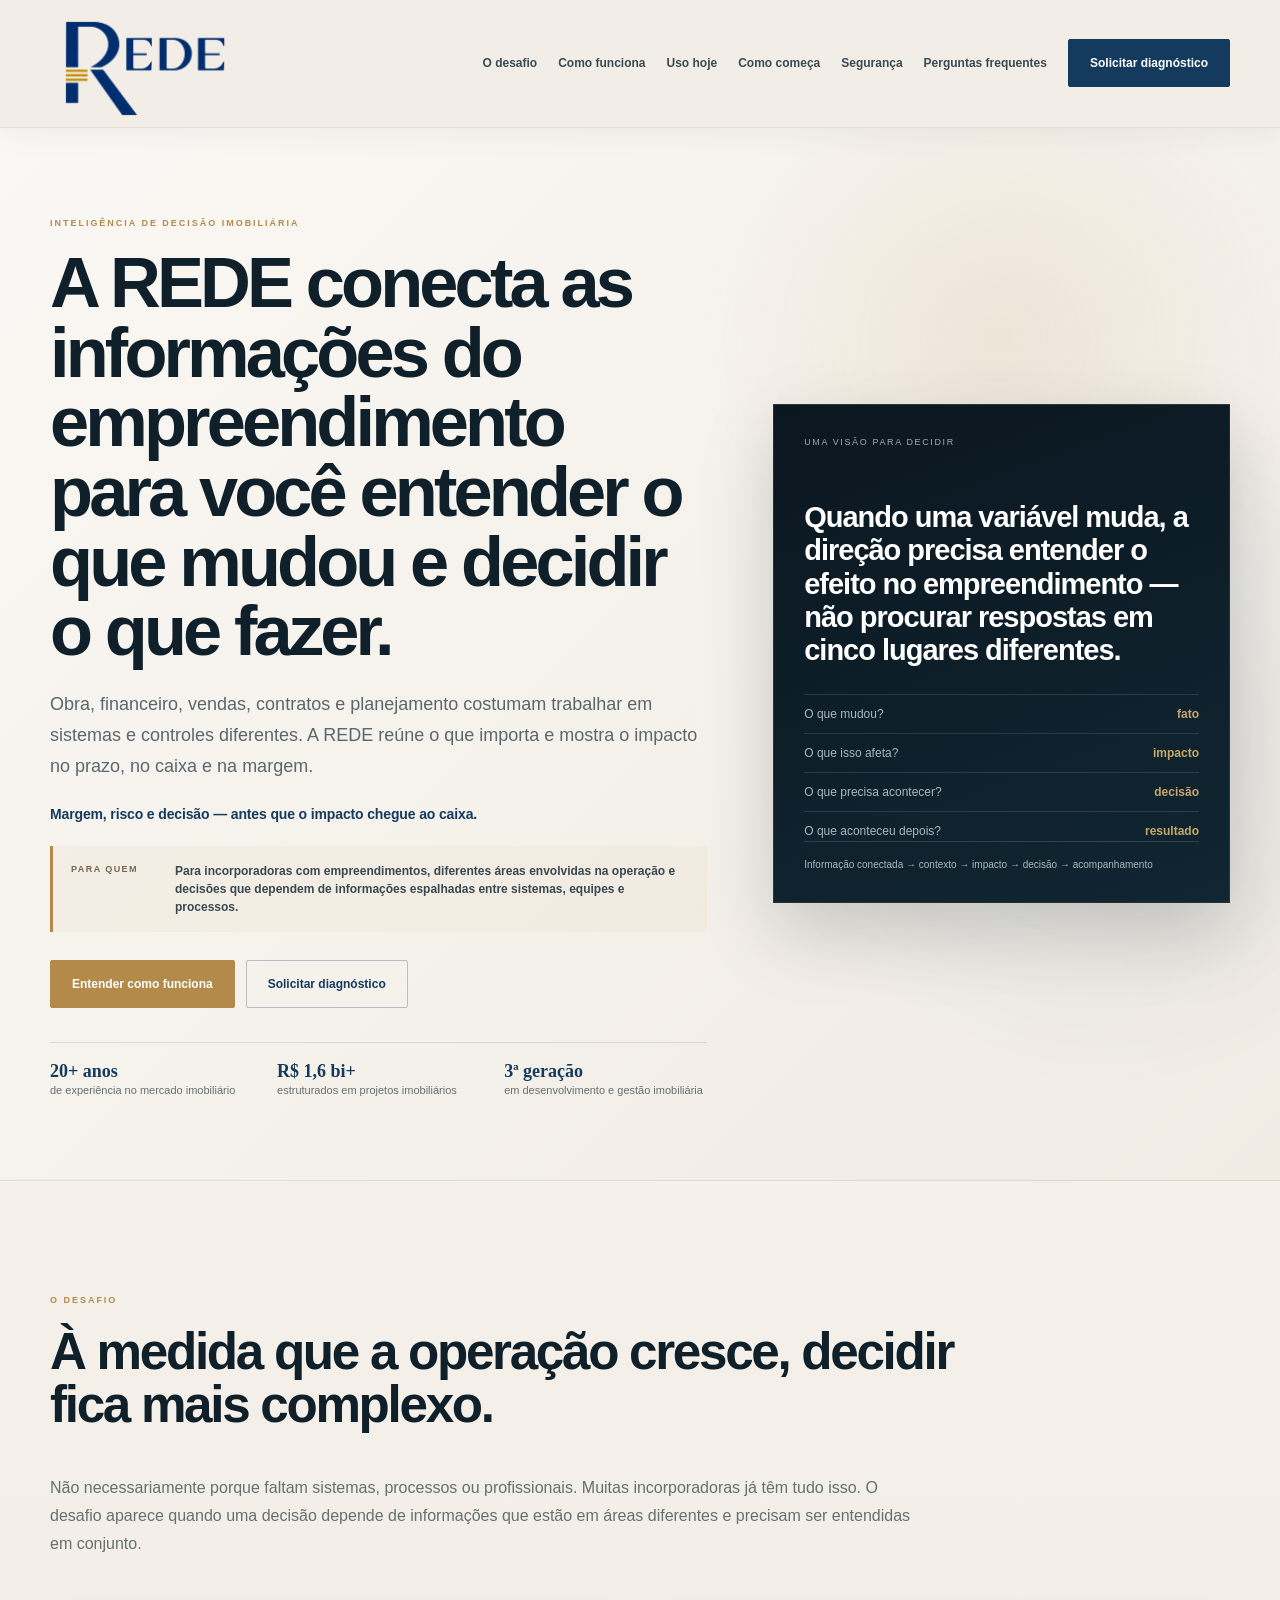
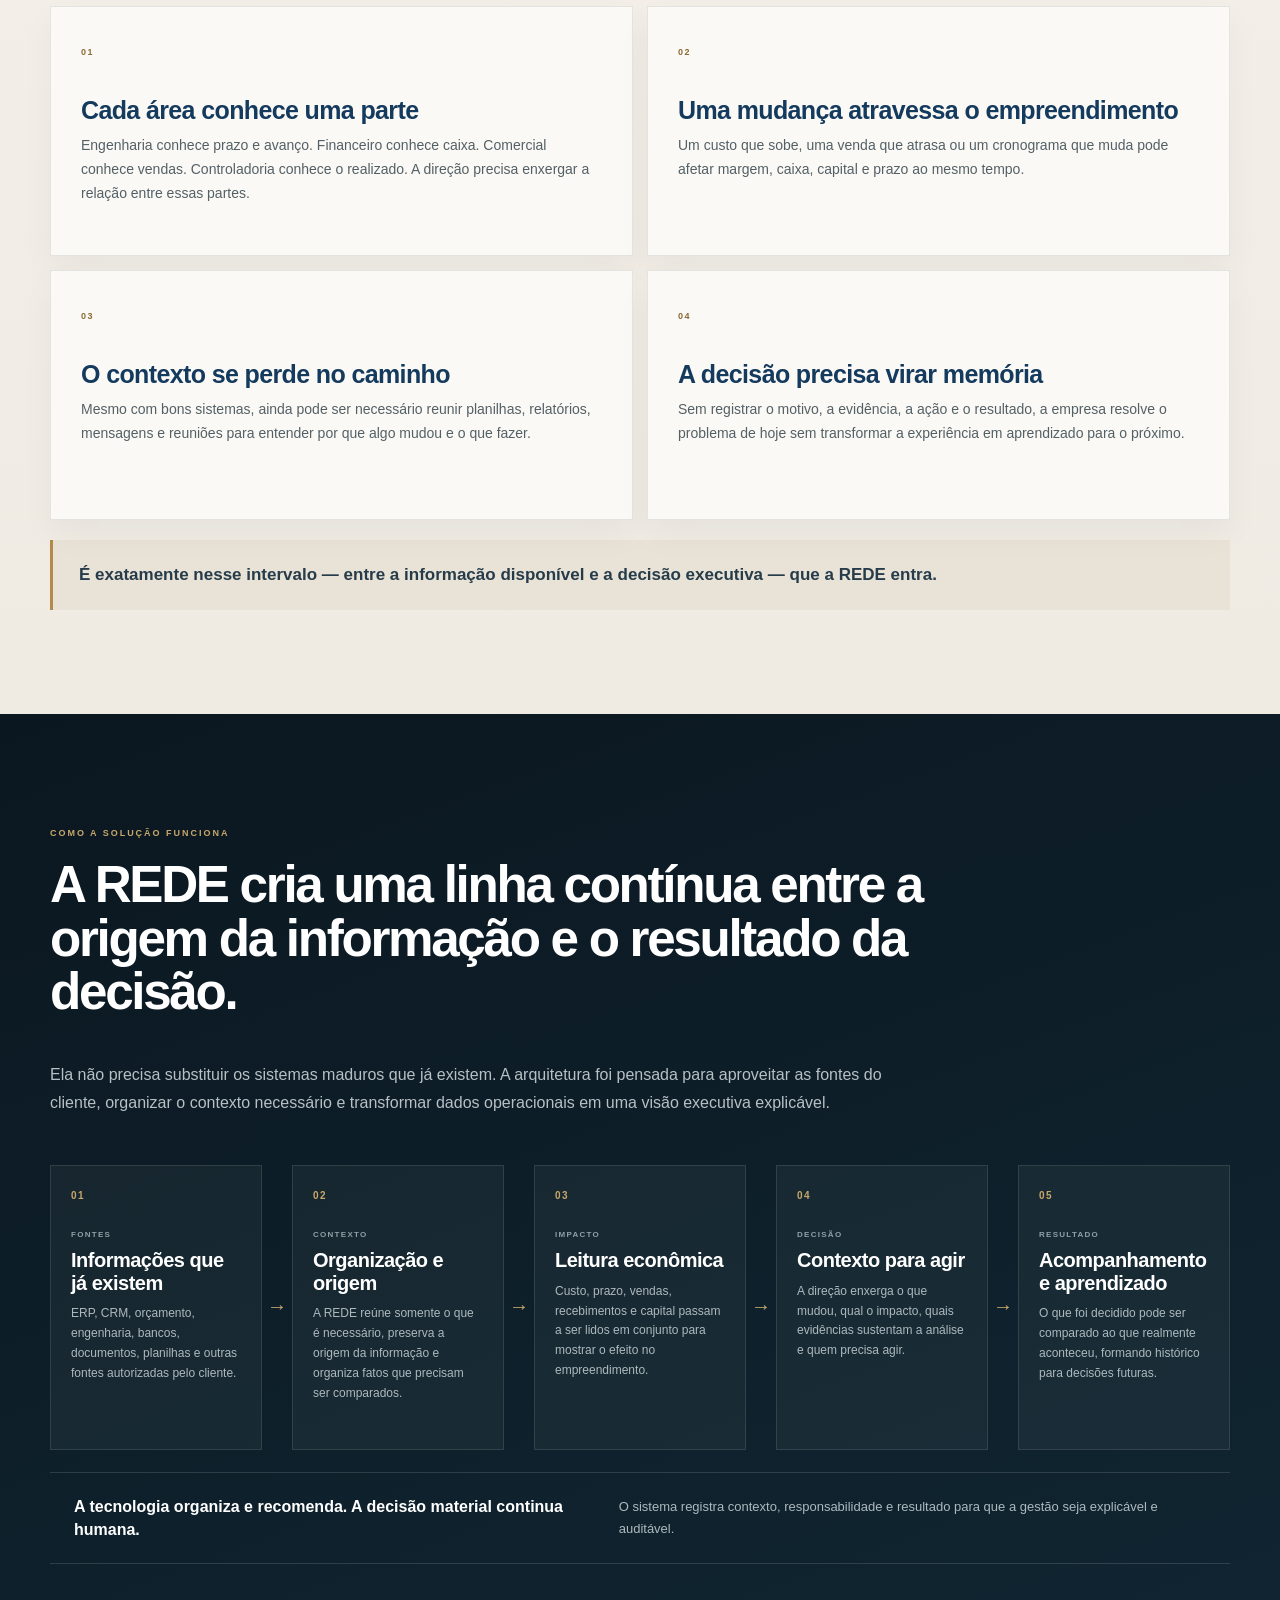
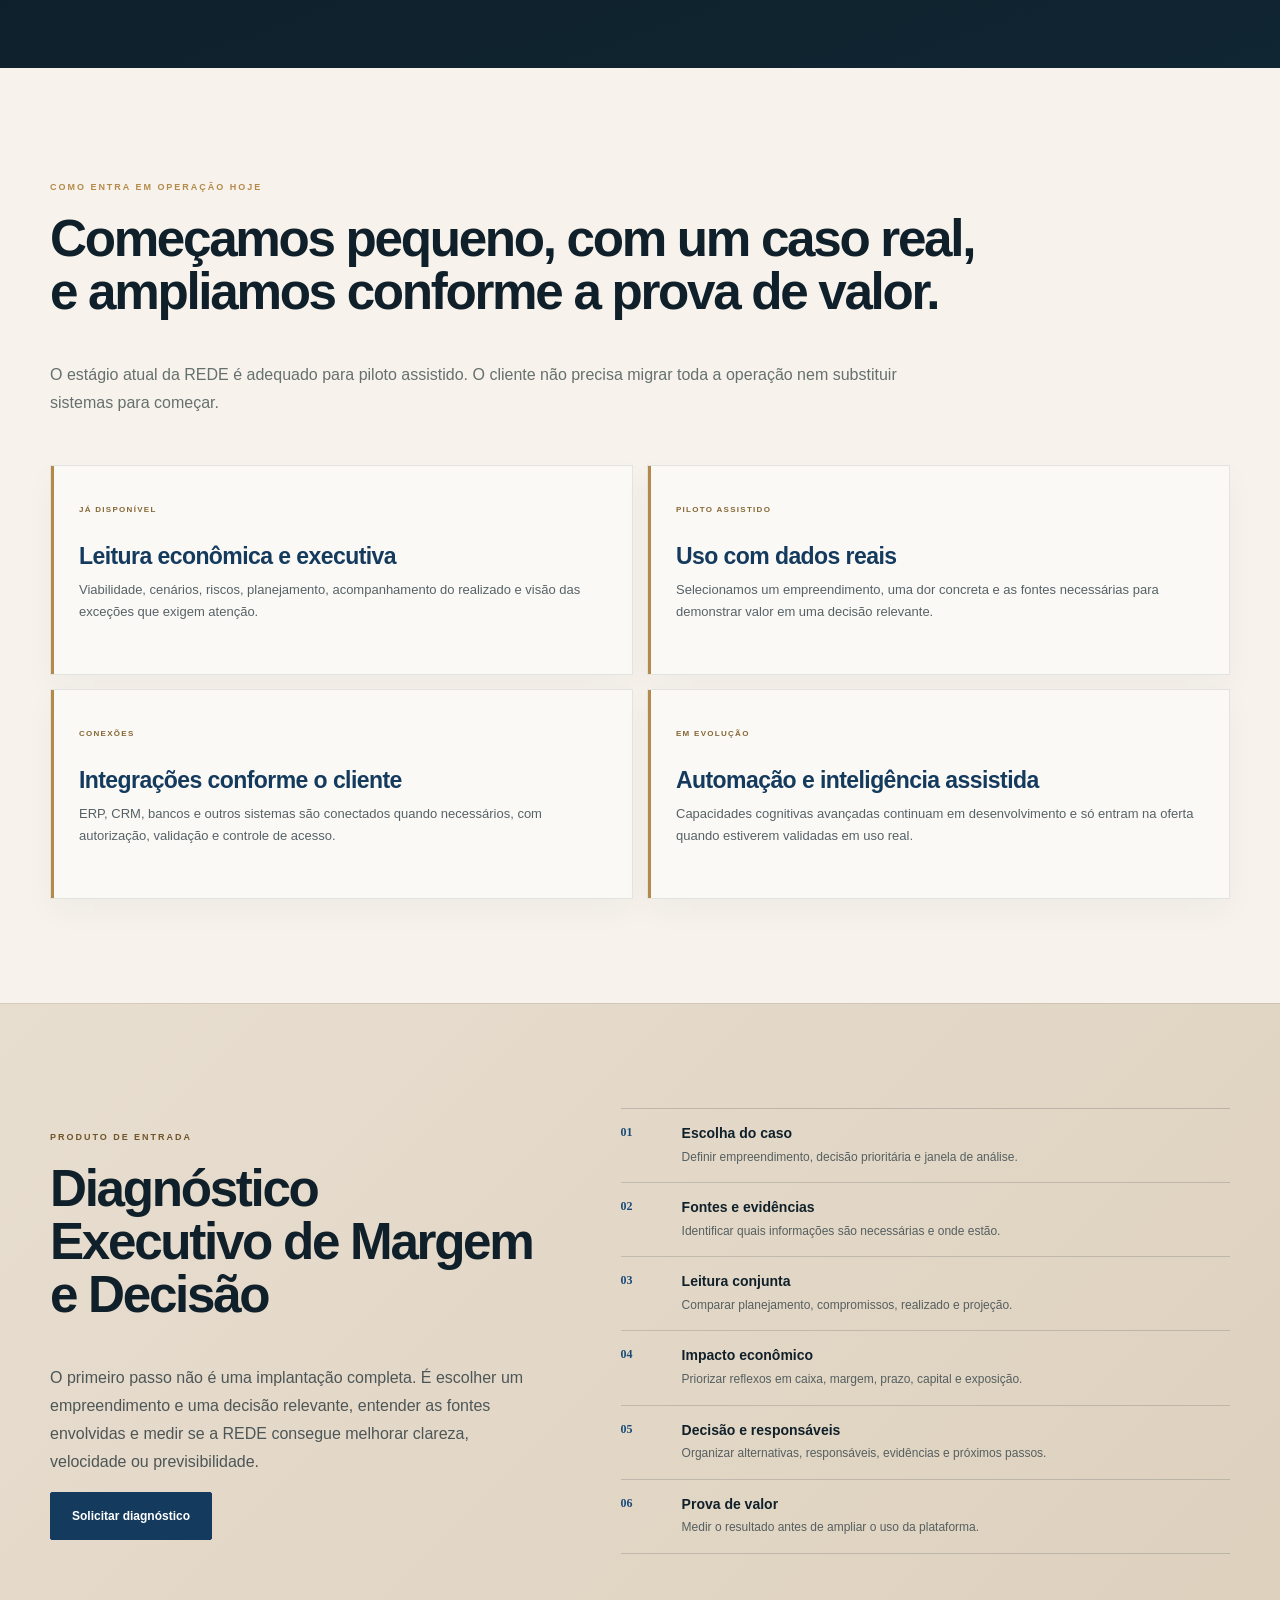
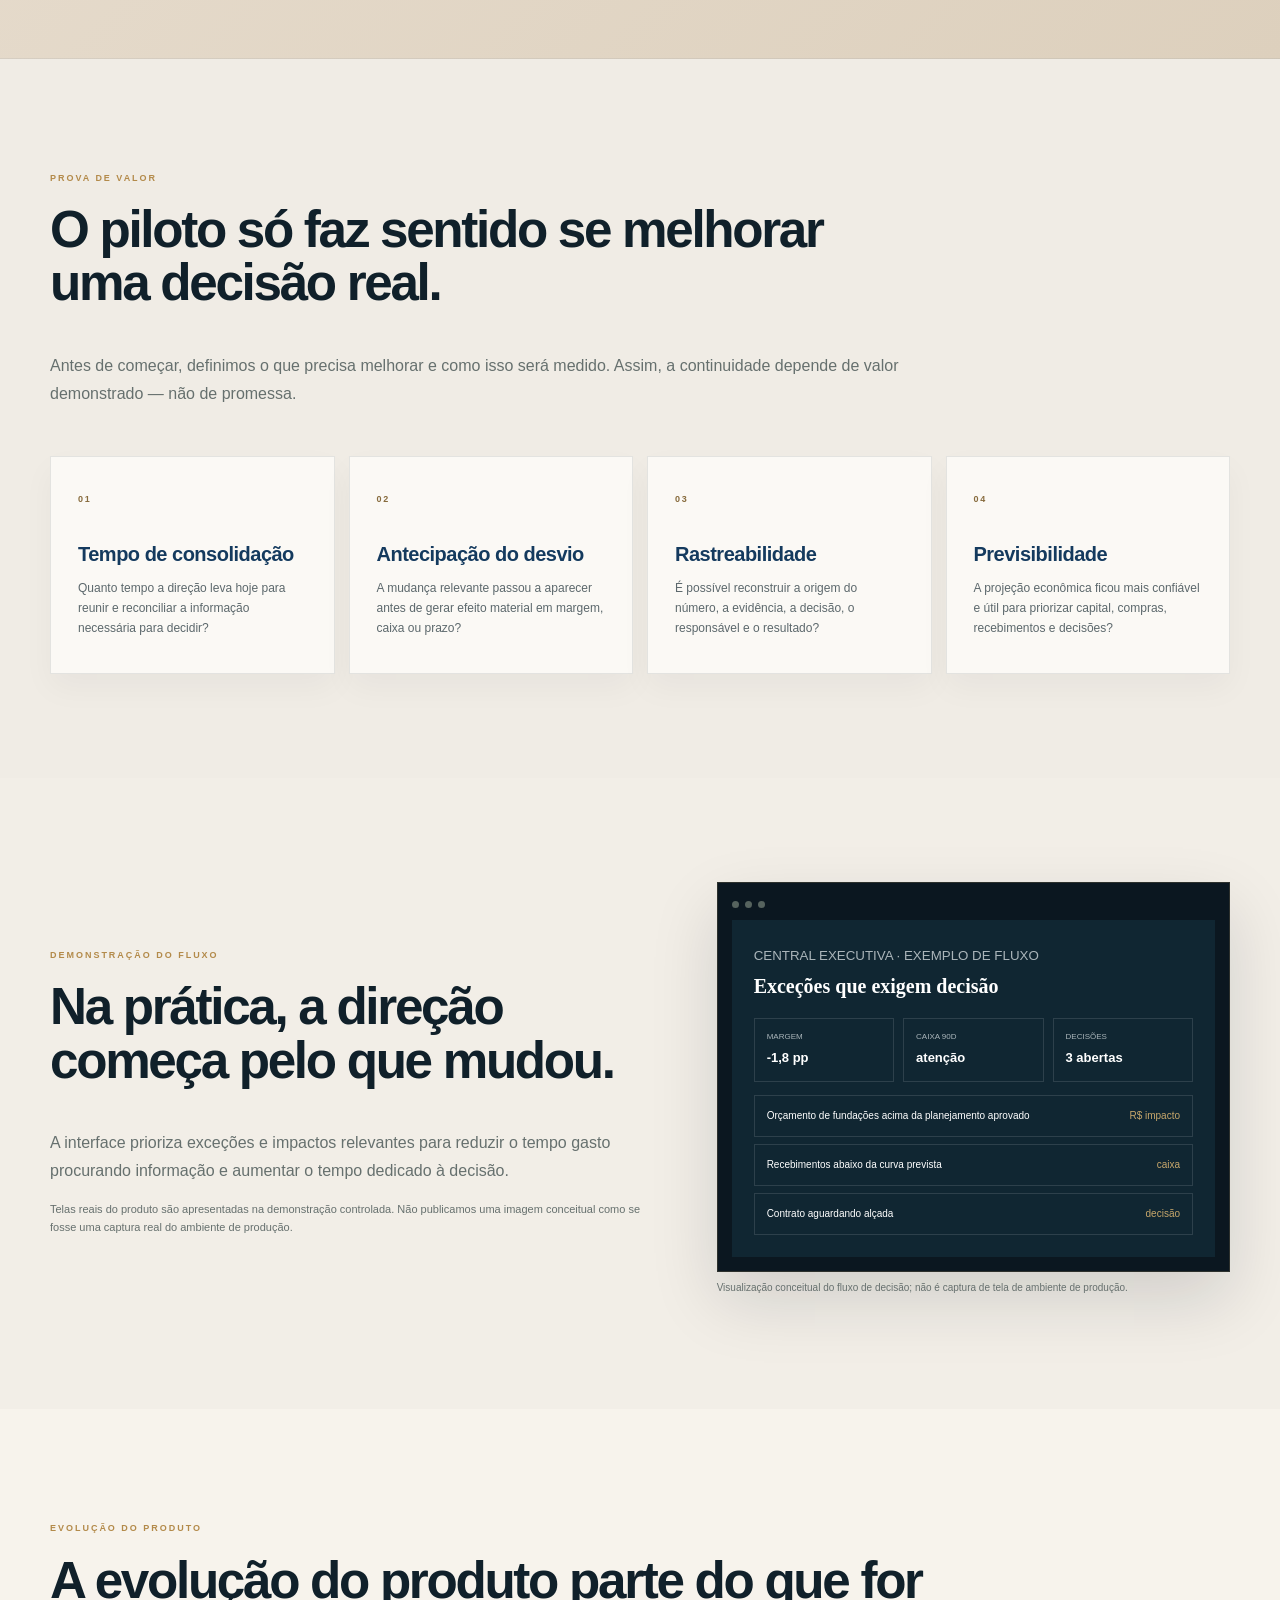
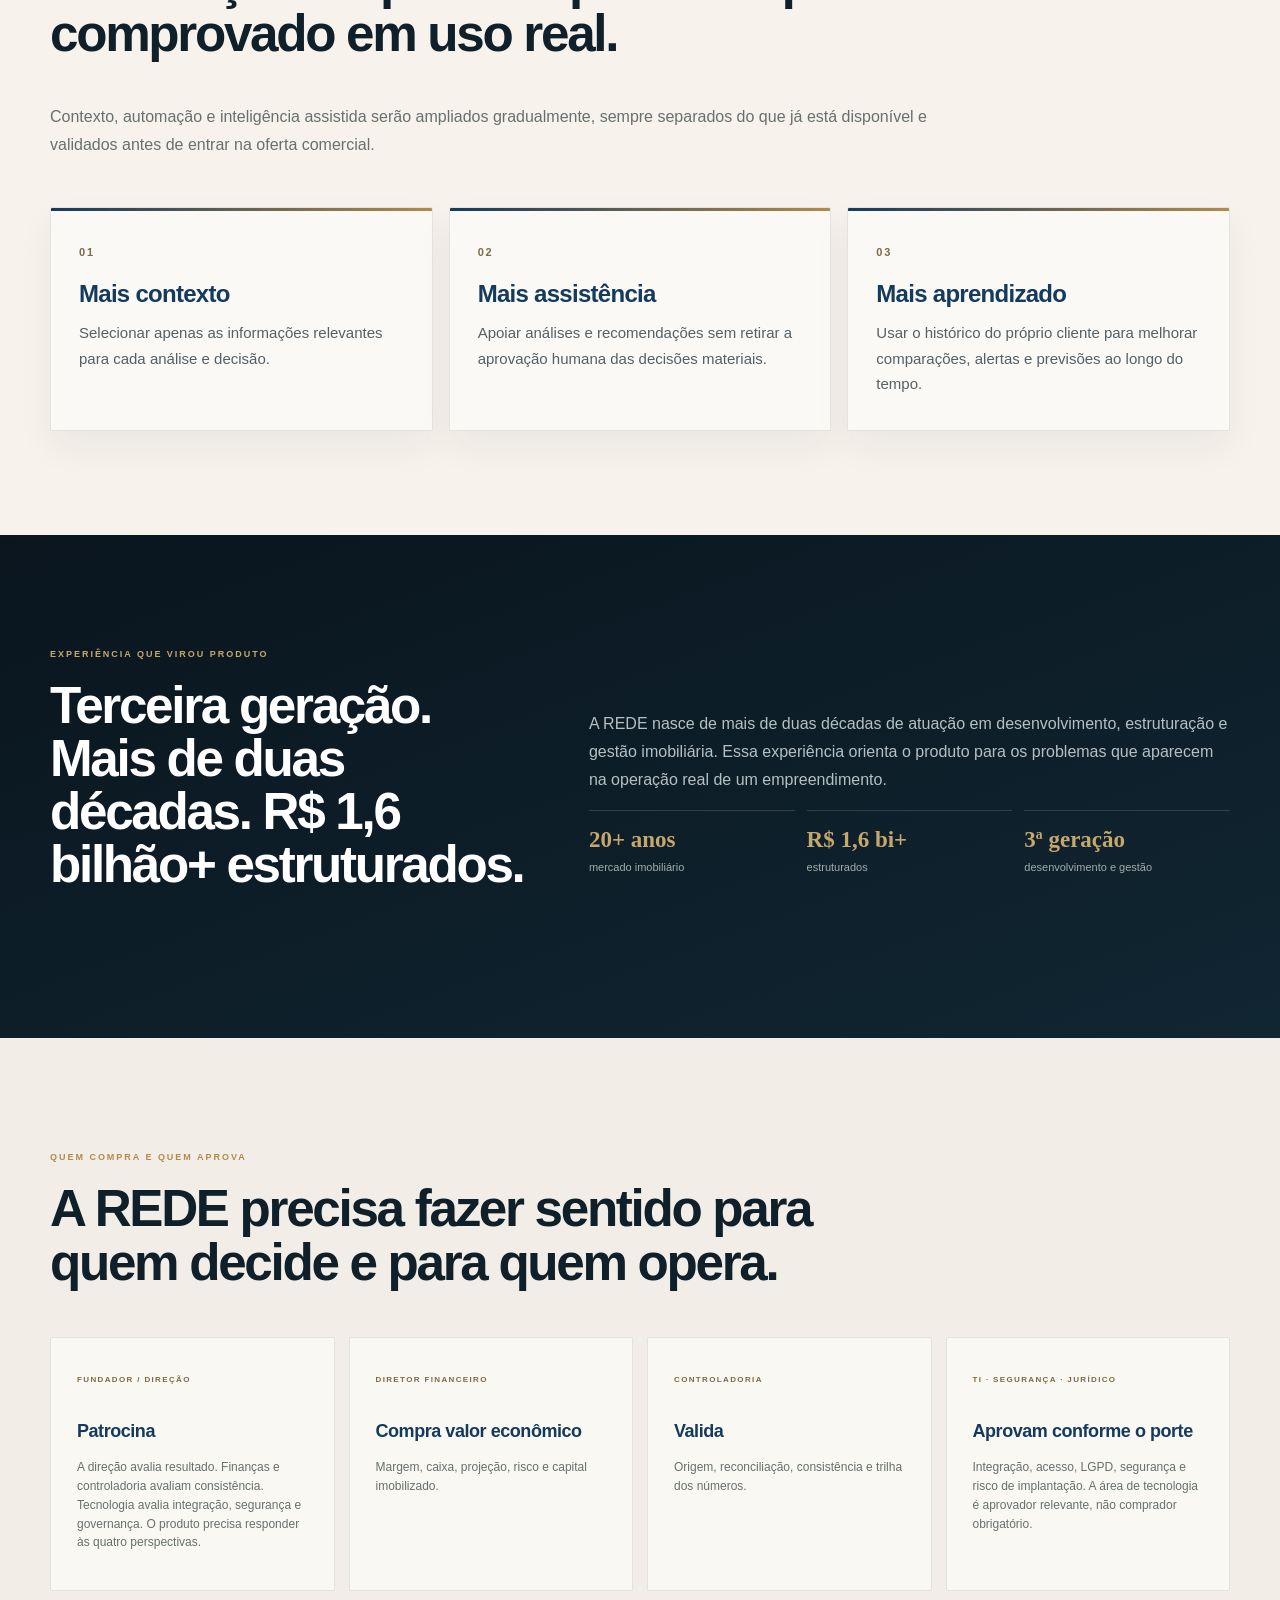
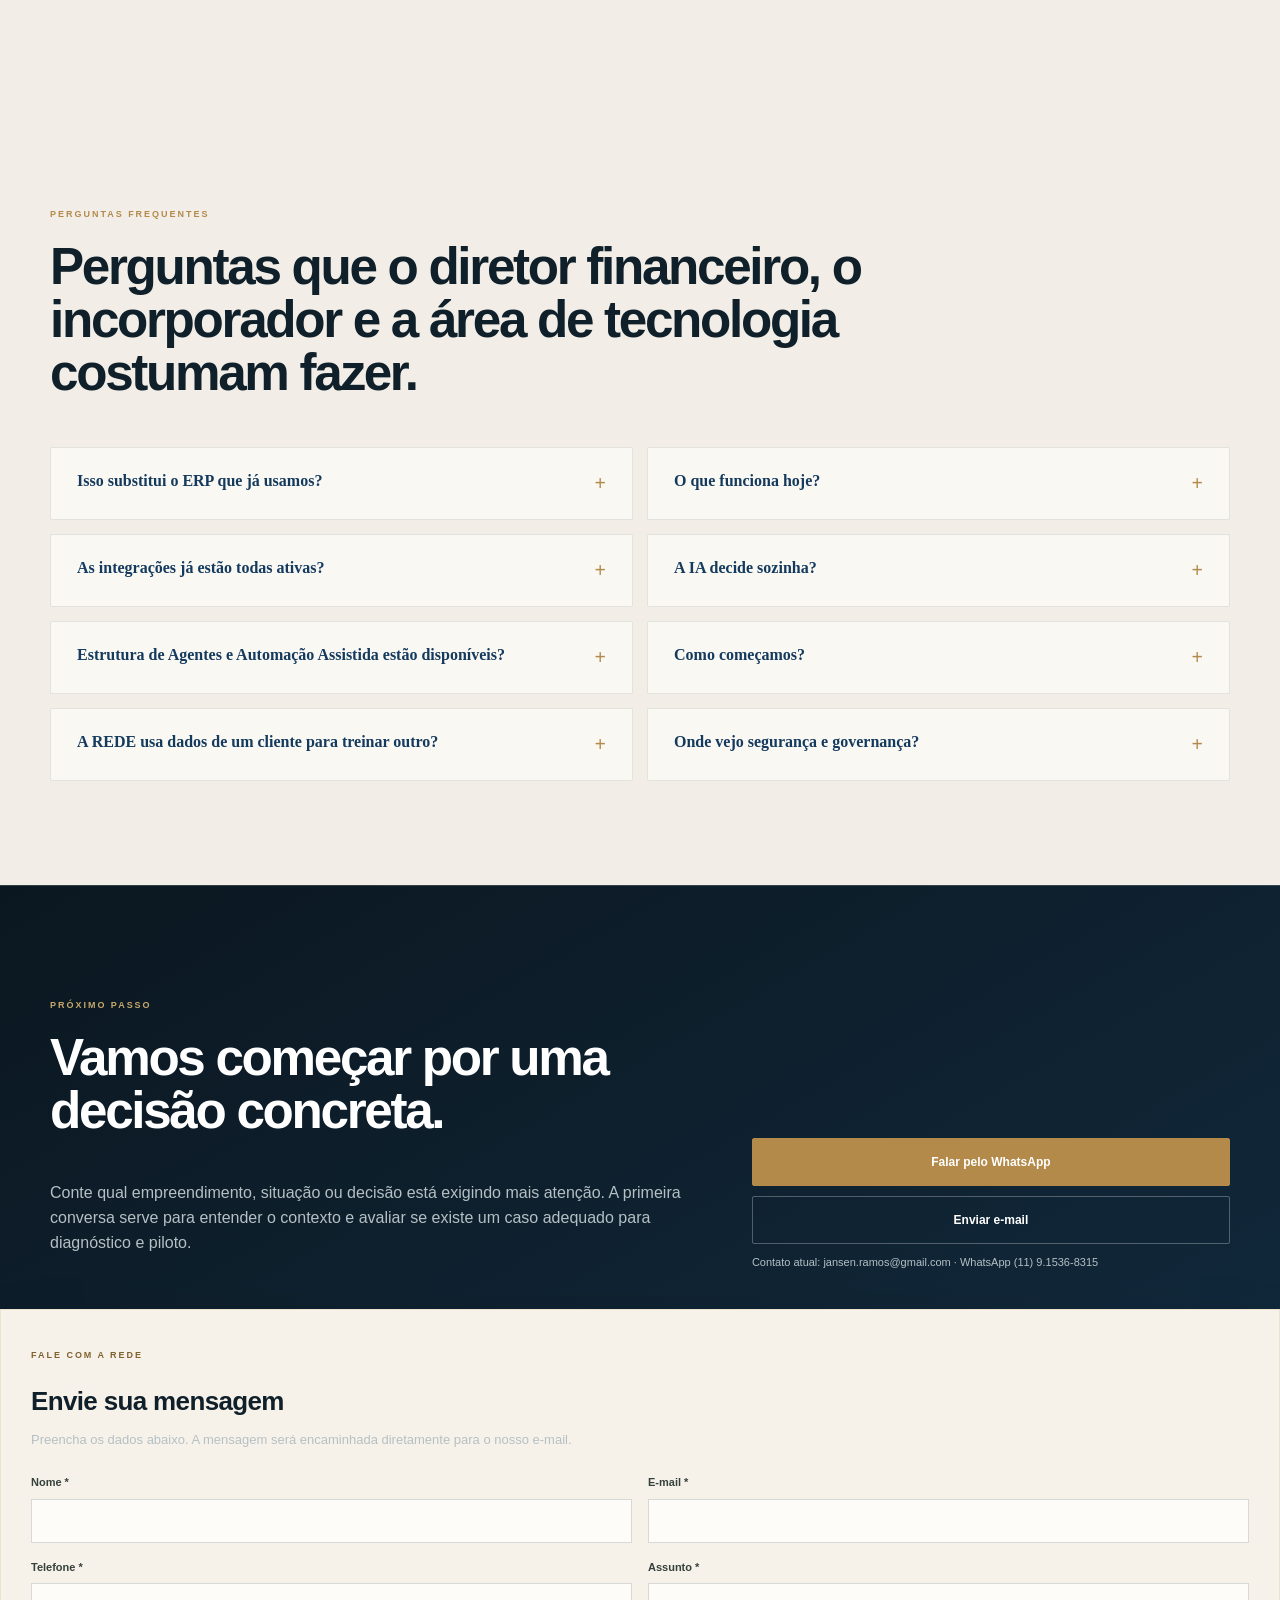
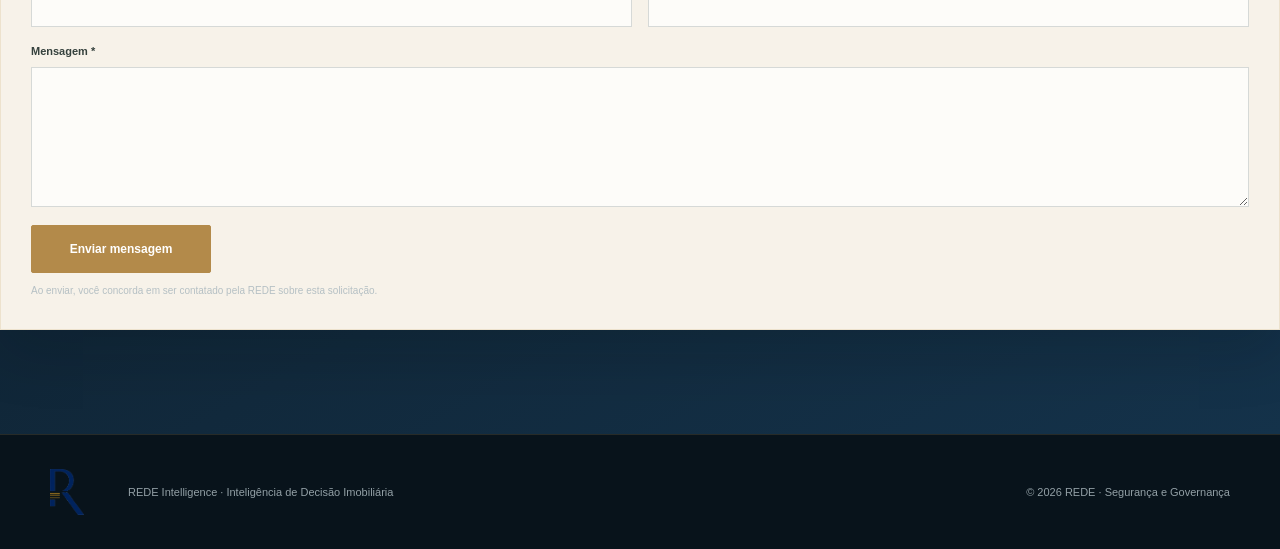
==== commit 0ab83392: "Add files via upload" ====
--- a/index.html
+++ b/index.html
@@ -253,6 +253,14 @@
 .entry{margin-top:0}
 @media(max-width:1080px){.architecture-flow{grid-template-columns:1fr}.architecture-connector{height:28px;transform:rotate(90deg)}.architecture-step{min-height:auto}.architecture-step small{margin-top:18px}}
 @media(max-width:760px){.problem-story,.current-grid,.architecture-principle{grid-template-columns:1fr}.problem-story article{min-height:auto}.architecture-principle{gap:10px}.hero-signature{font-size:14px}}
+
+.hero-signature{
+  margin:22px 0 0;
+  font:800 14px/1.45 Manrope,Inter,Arial,sans-serif;
+  color:var(--navy,#173a58);
+  letter-spacing:-.01em;
+}
+
 </style>
 <link href="rede-logo-monograma-transparente.png?v=3" rel="icon" type="image/png"/>
 <link href="rede-logo-monograma-transparente.png?v=3" rel="shortcut icon" type="image/png"/>
@@ -272,9 +280,9 @@
 <div class="container hero-grid">
 <div class="hero-copy">
 <span class="eyebrow">INTELIGÊNCIA DE DECISÃO IMOBILIÁRIA</span>
-<h1>Decidir um empreendimento exige <em>enxergar o todo.</em></h1>
-<p>Engenharia, financeiro, comercial, contratos, planejamento e demais áreas já produzem informação. A REDE conecta essas visões para mostrar o que mudou, qual o impacto no empreendimento e o que precisa ser decidido.</p>
-<p class="hero-signature">Margem, risco e decisão — antes que o impacto chegue ao caixa.</p>
+<h1>A REDE conecta as informações do empreendimento para você entender o que mudou e decidir o que fazer.</h1>
+<p>Obra, financeiro, vendas, contratos e planejamento costumam trabalhar em sistemas e controles diferentes. A REDE reúne o que importa e mostra o impacto no prazo, no caixa e na margem.</p>
+<div class="hero-signature">Margem, risco e decisão — antes que o impacto chegue ao caixa.</div>
 <div class="hero-icp"><span>PARA QUEM</span><strong>Para incorporadoras com empreendimentos, diferentes áreas envolvidas na operação e decisões que dependem de informações espalhadas entre sistemas, equipes e processos.</strong></div>
 <div class="hero-actions">
 <a class="btn btn-lime" href="#arquitetura">Entender como funciona</a>
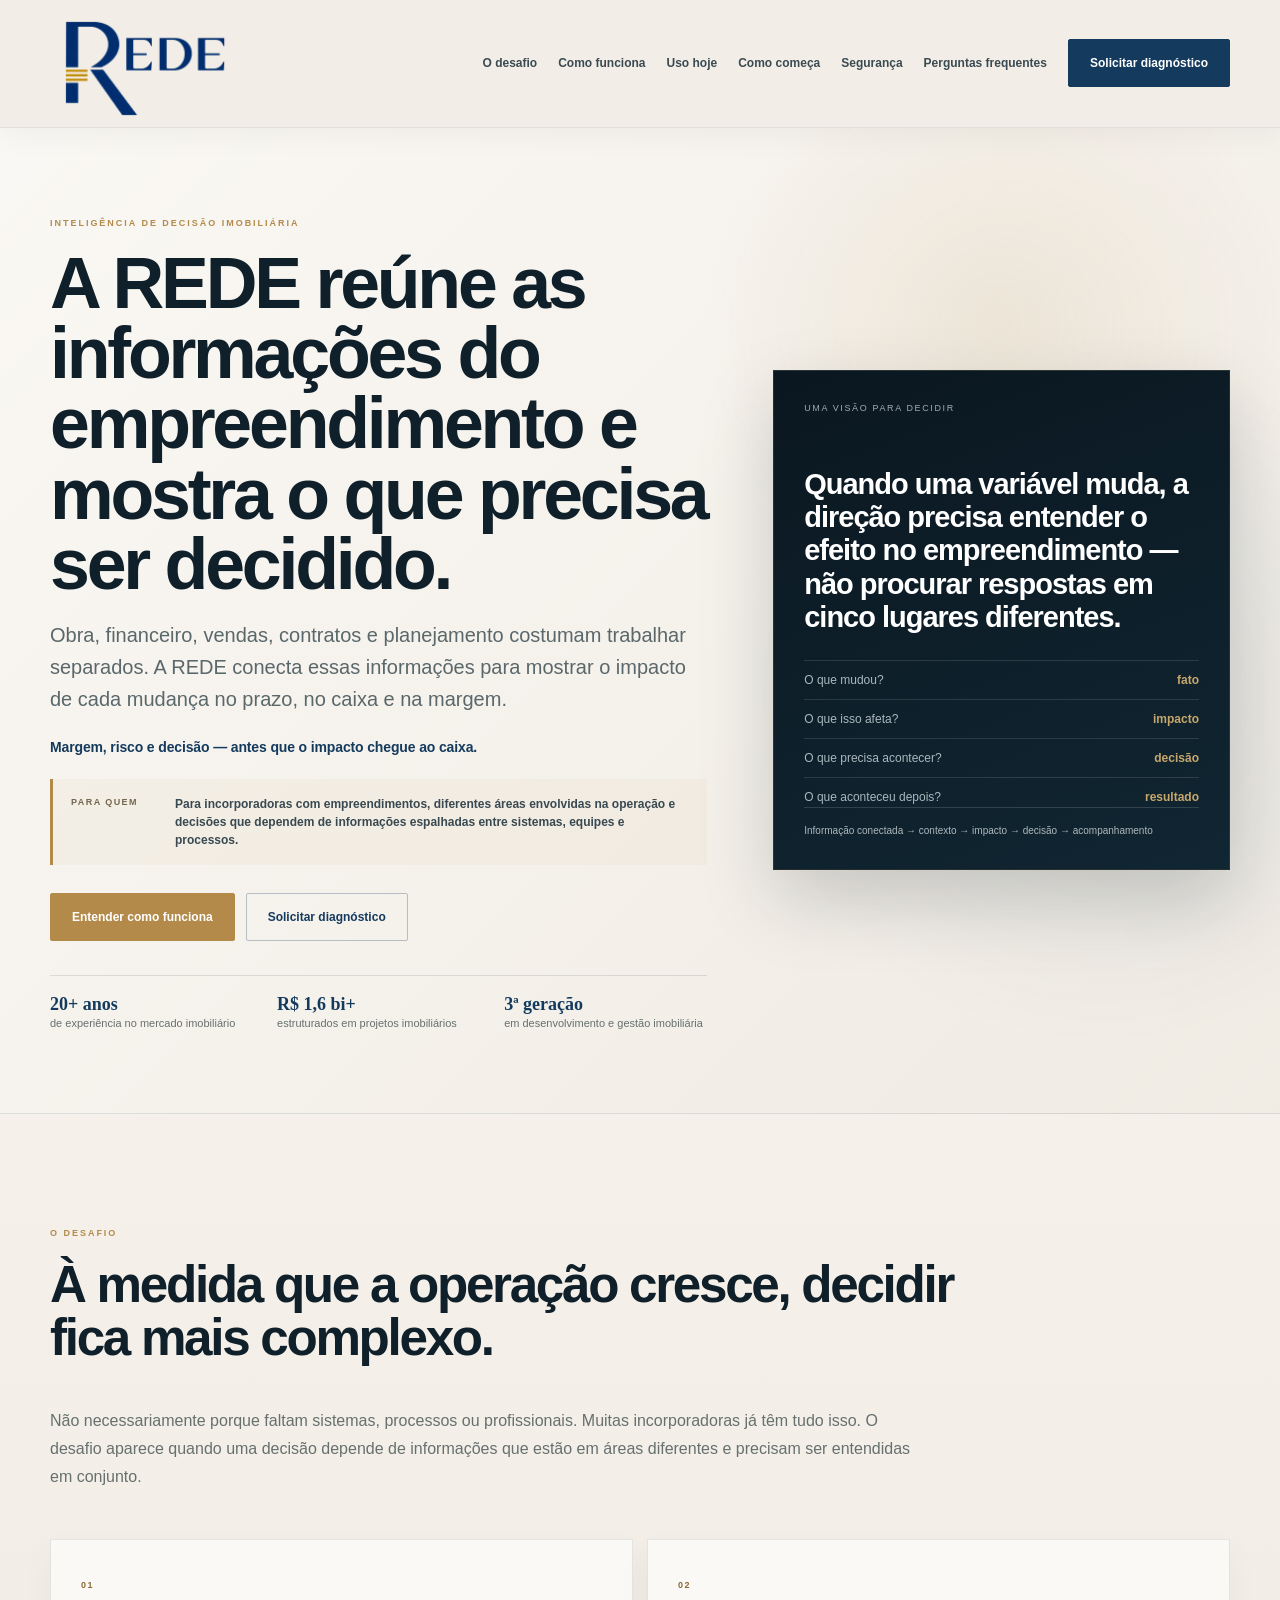
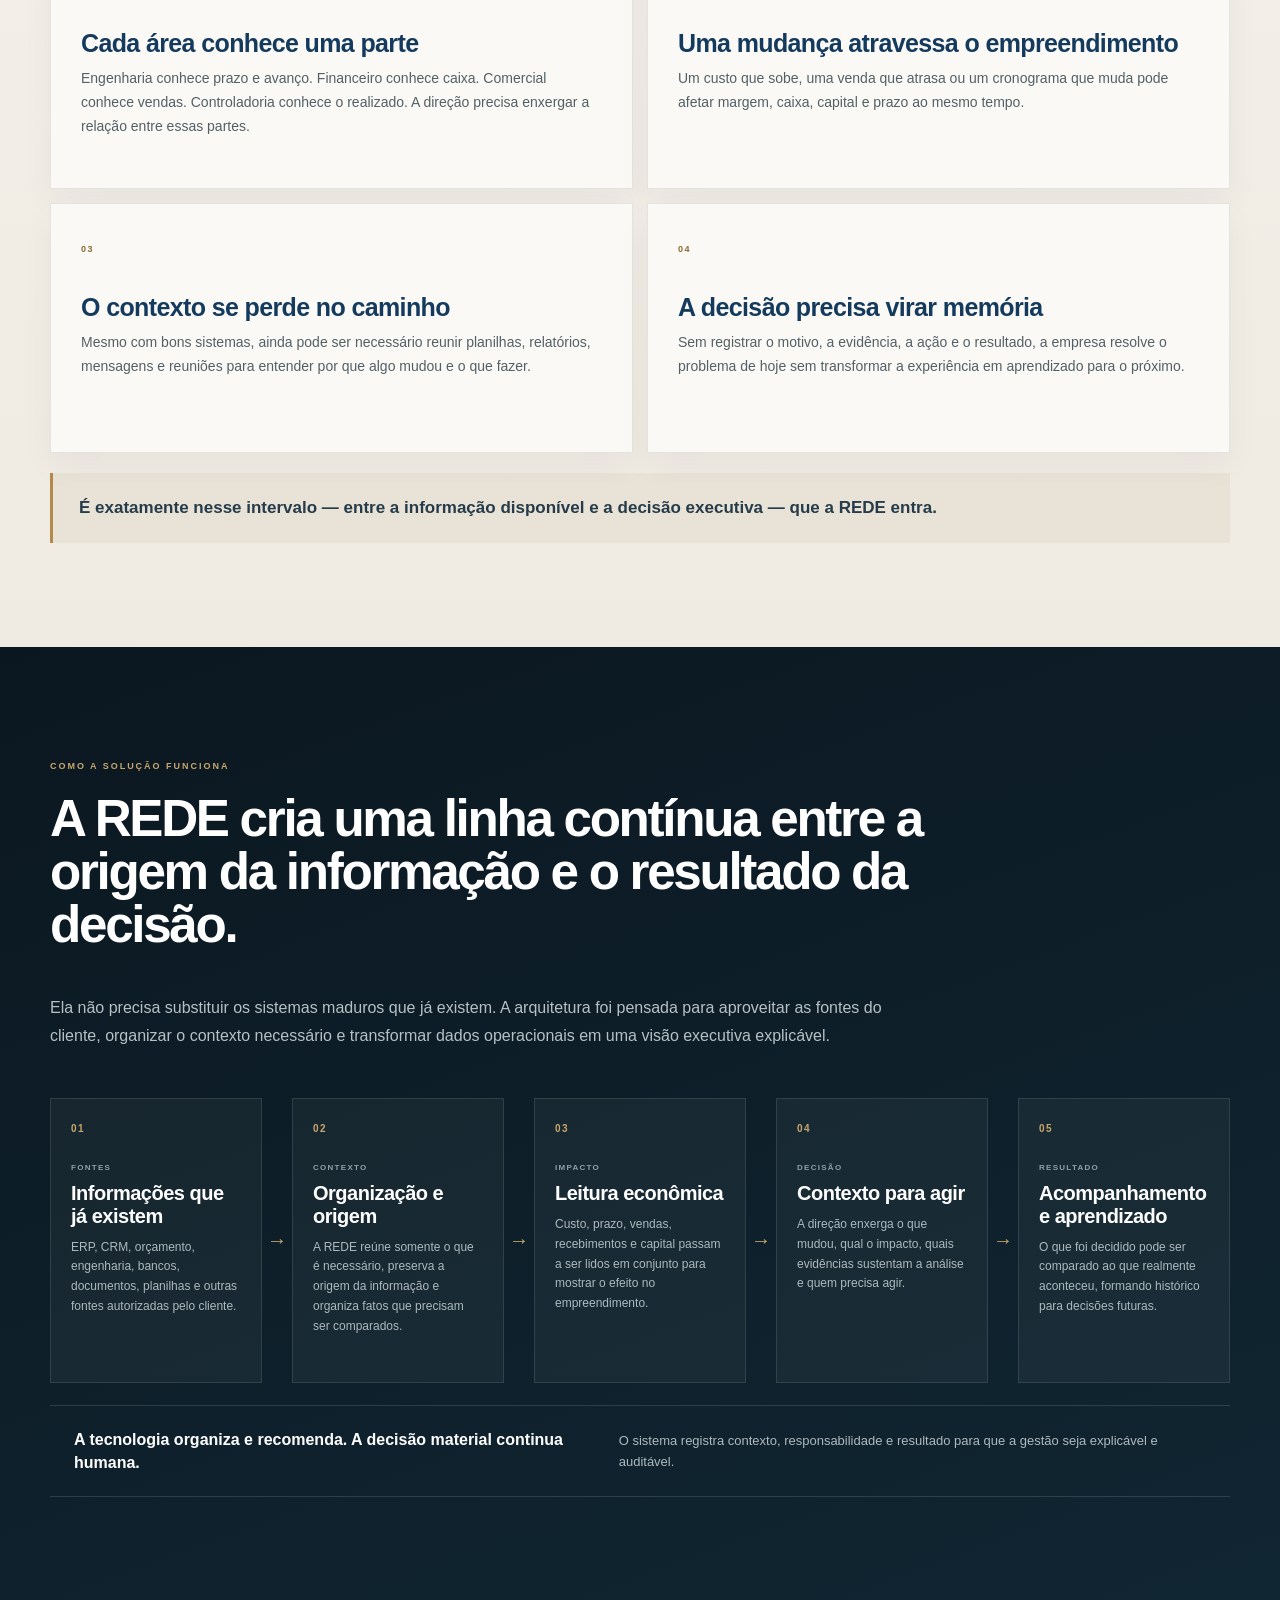
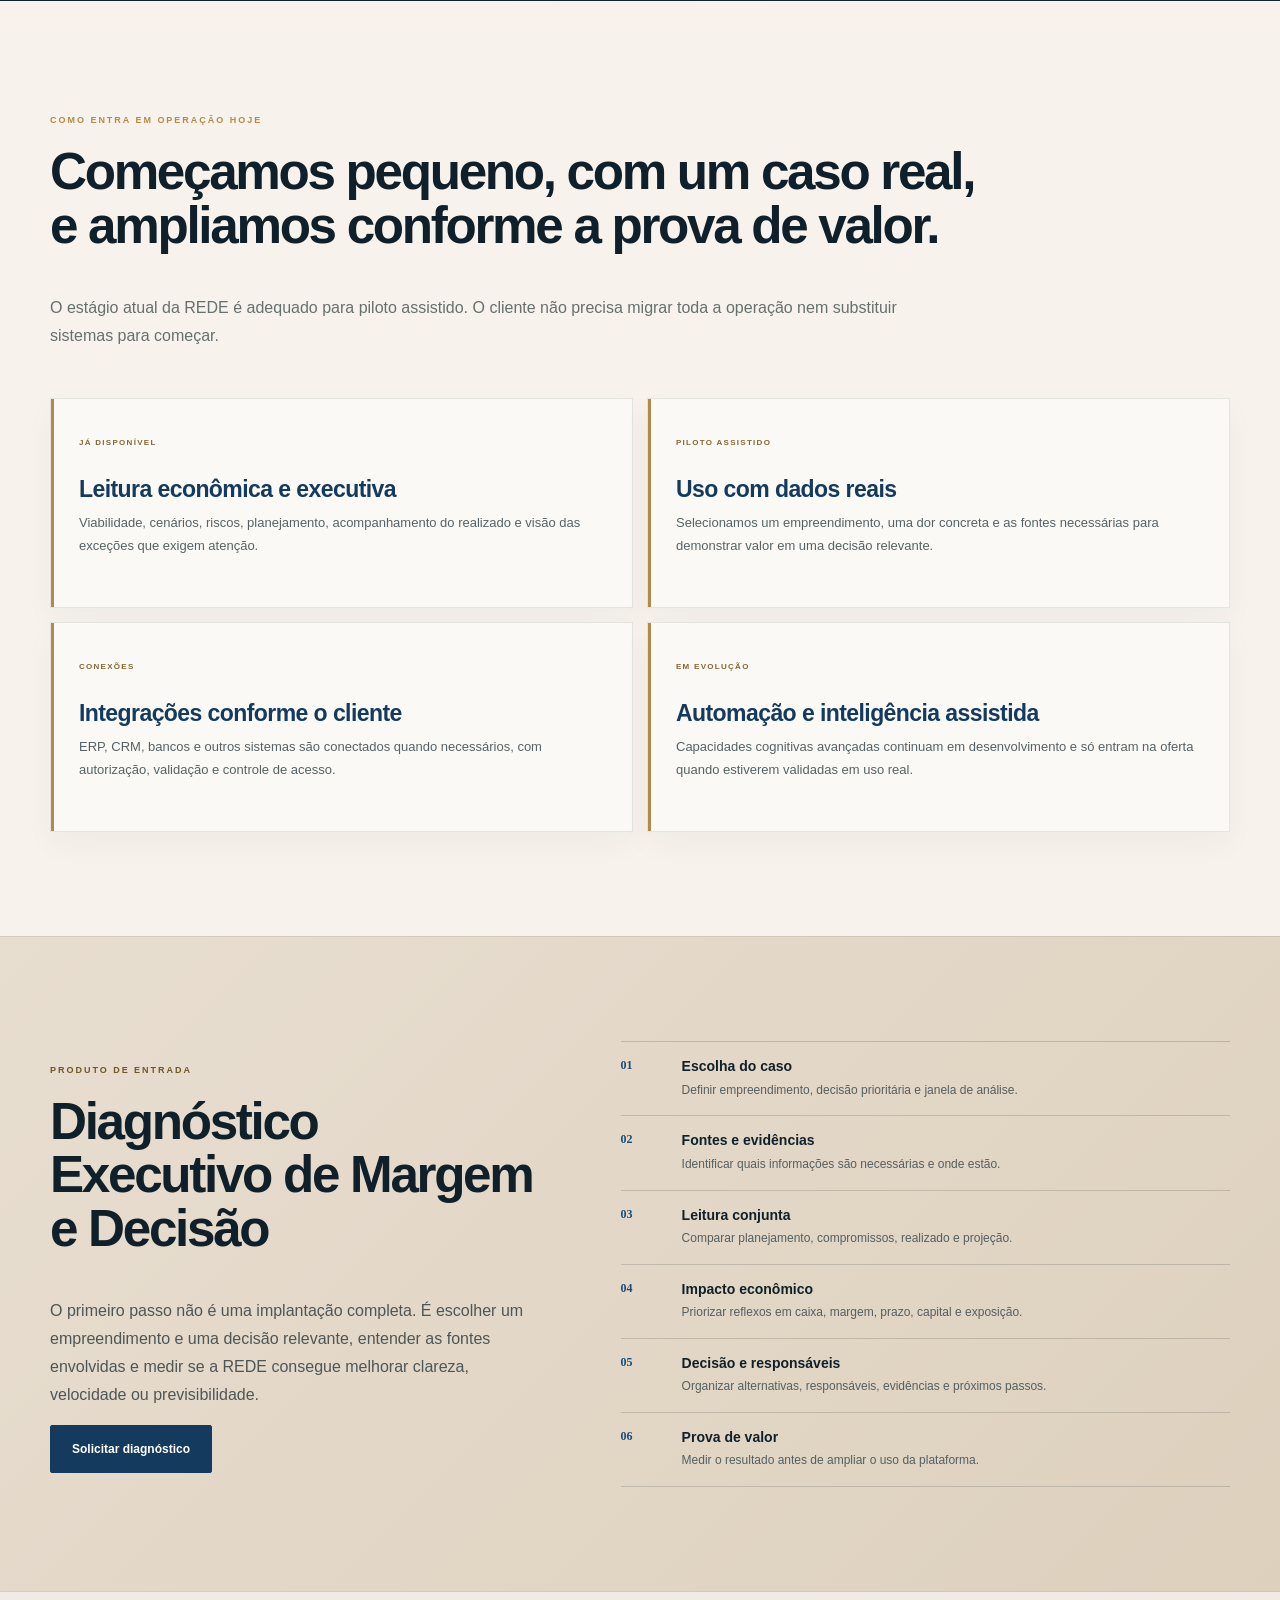
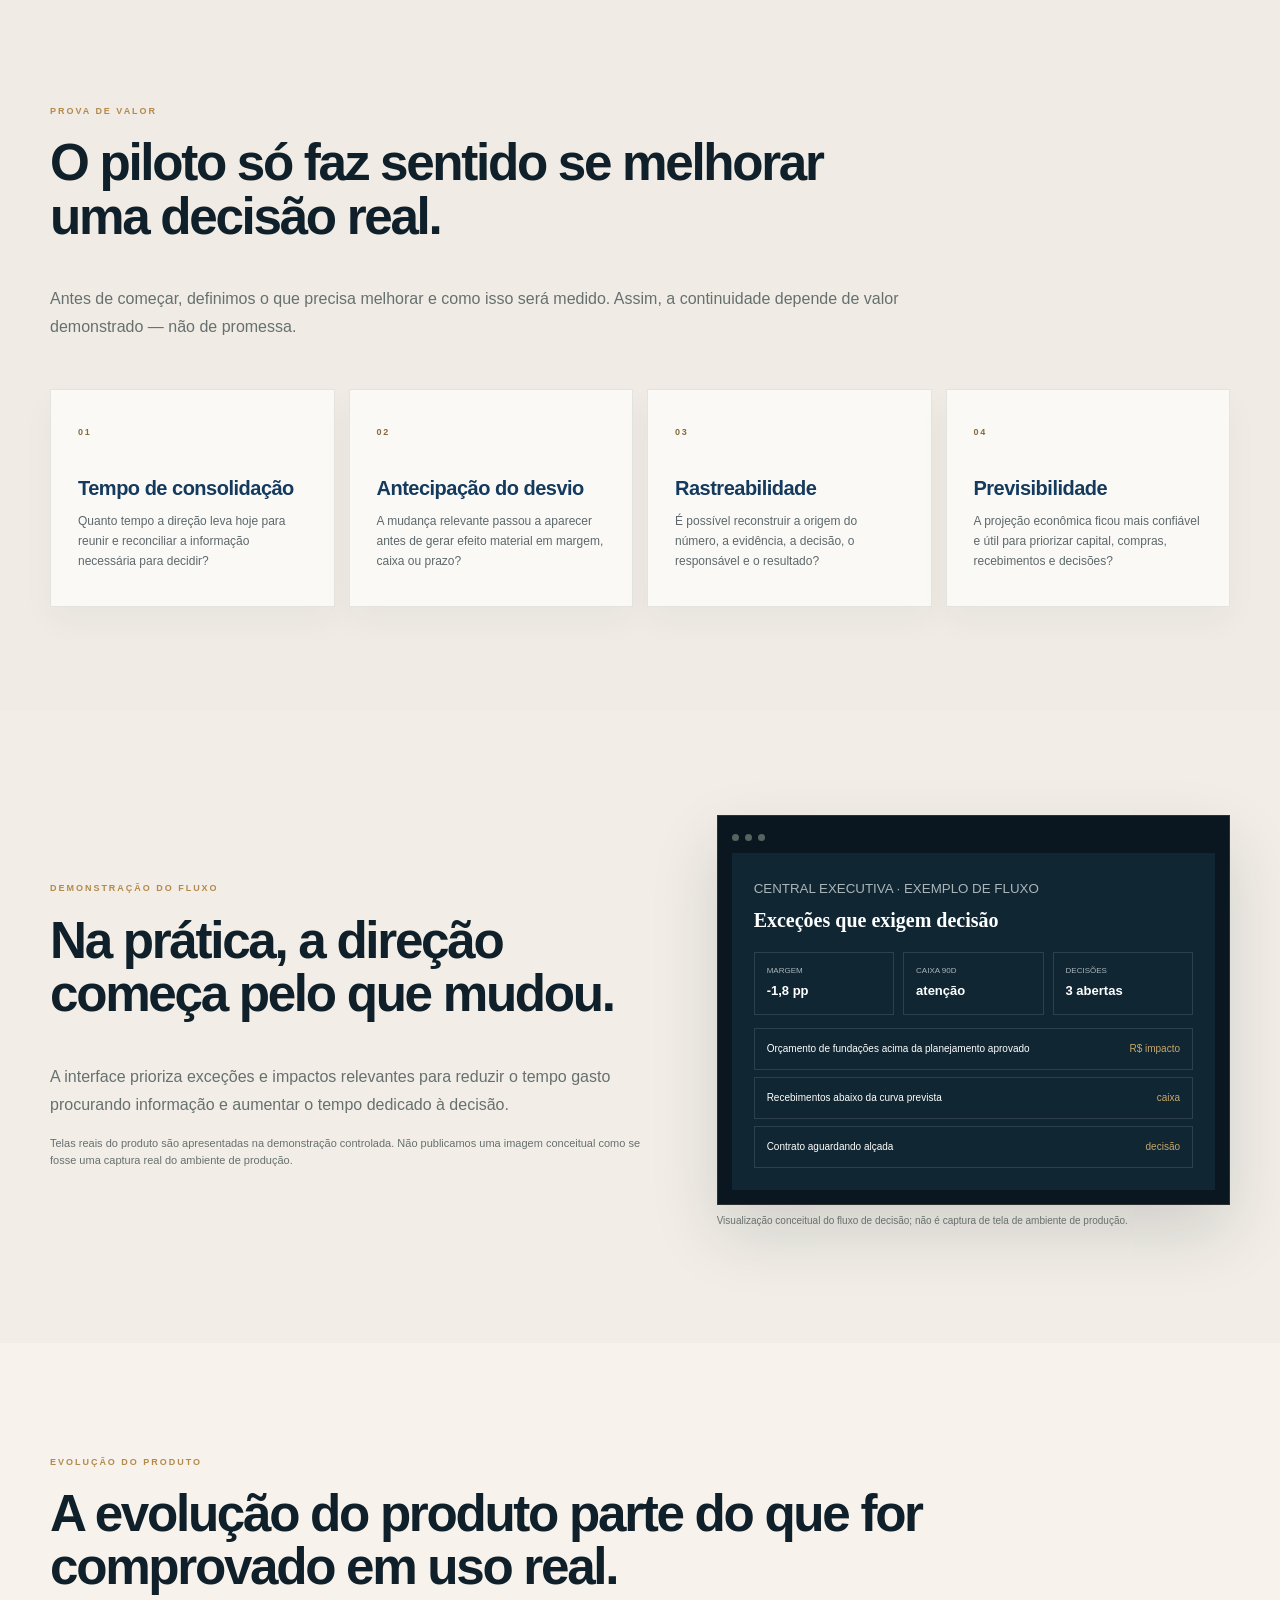
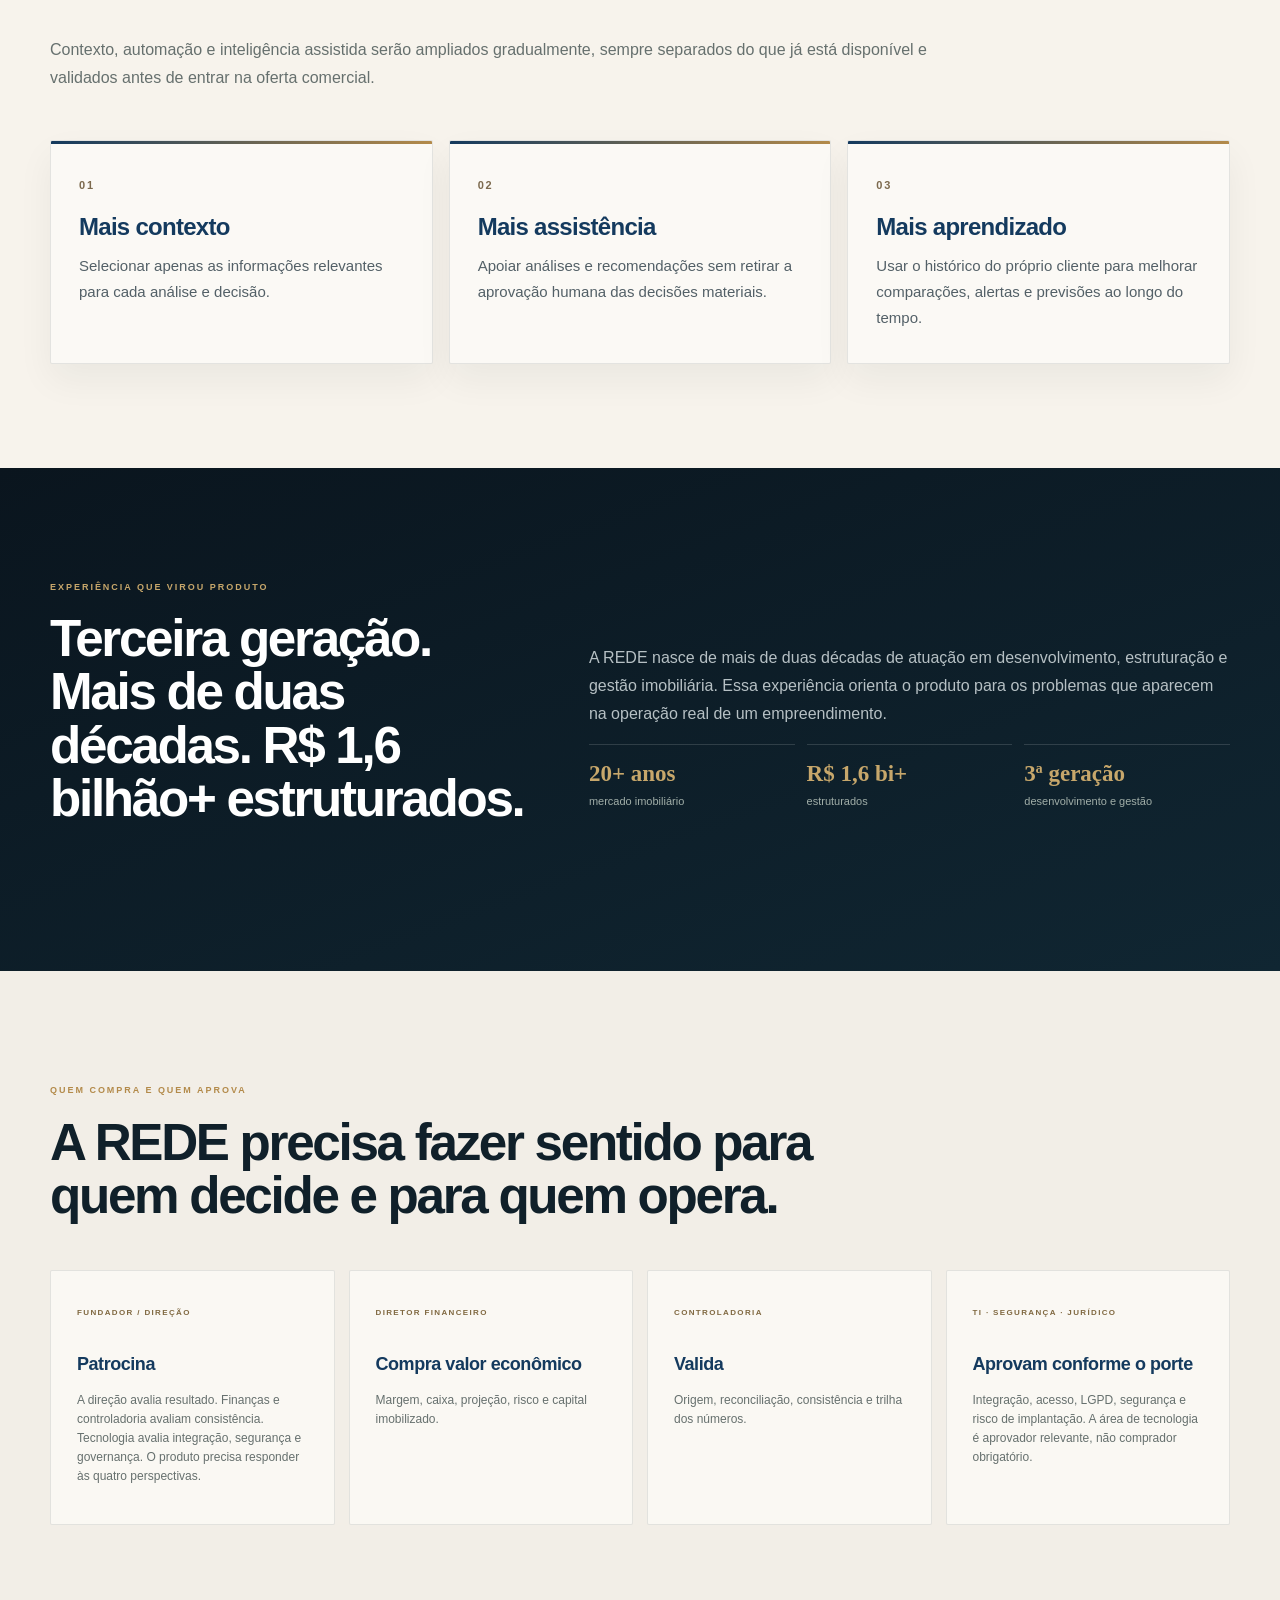
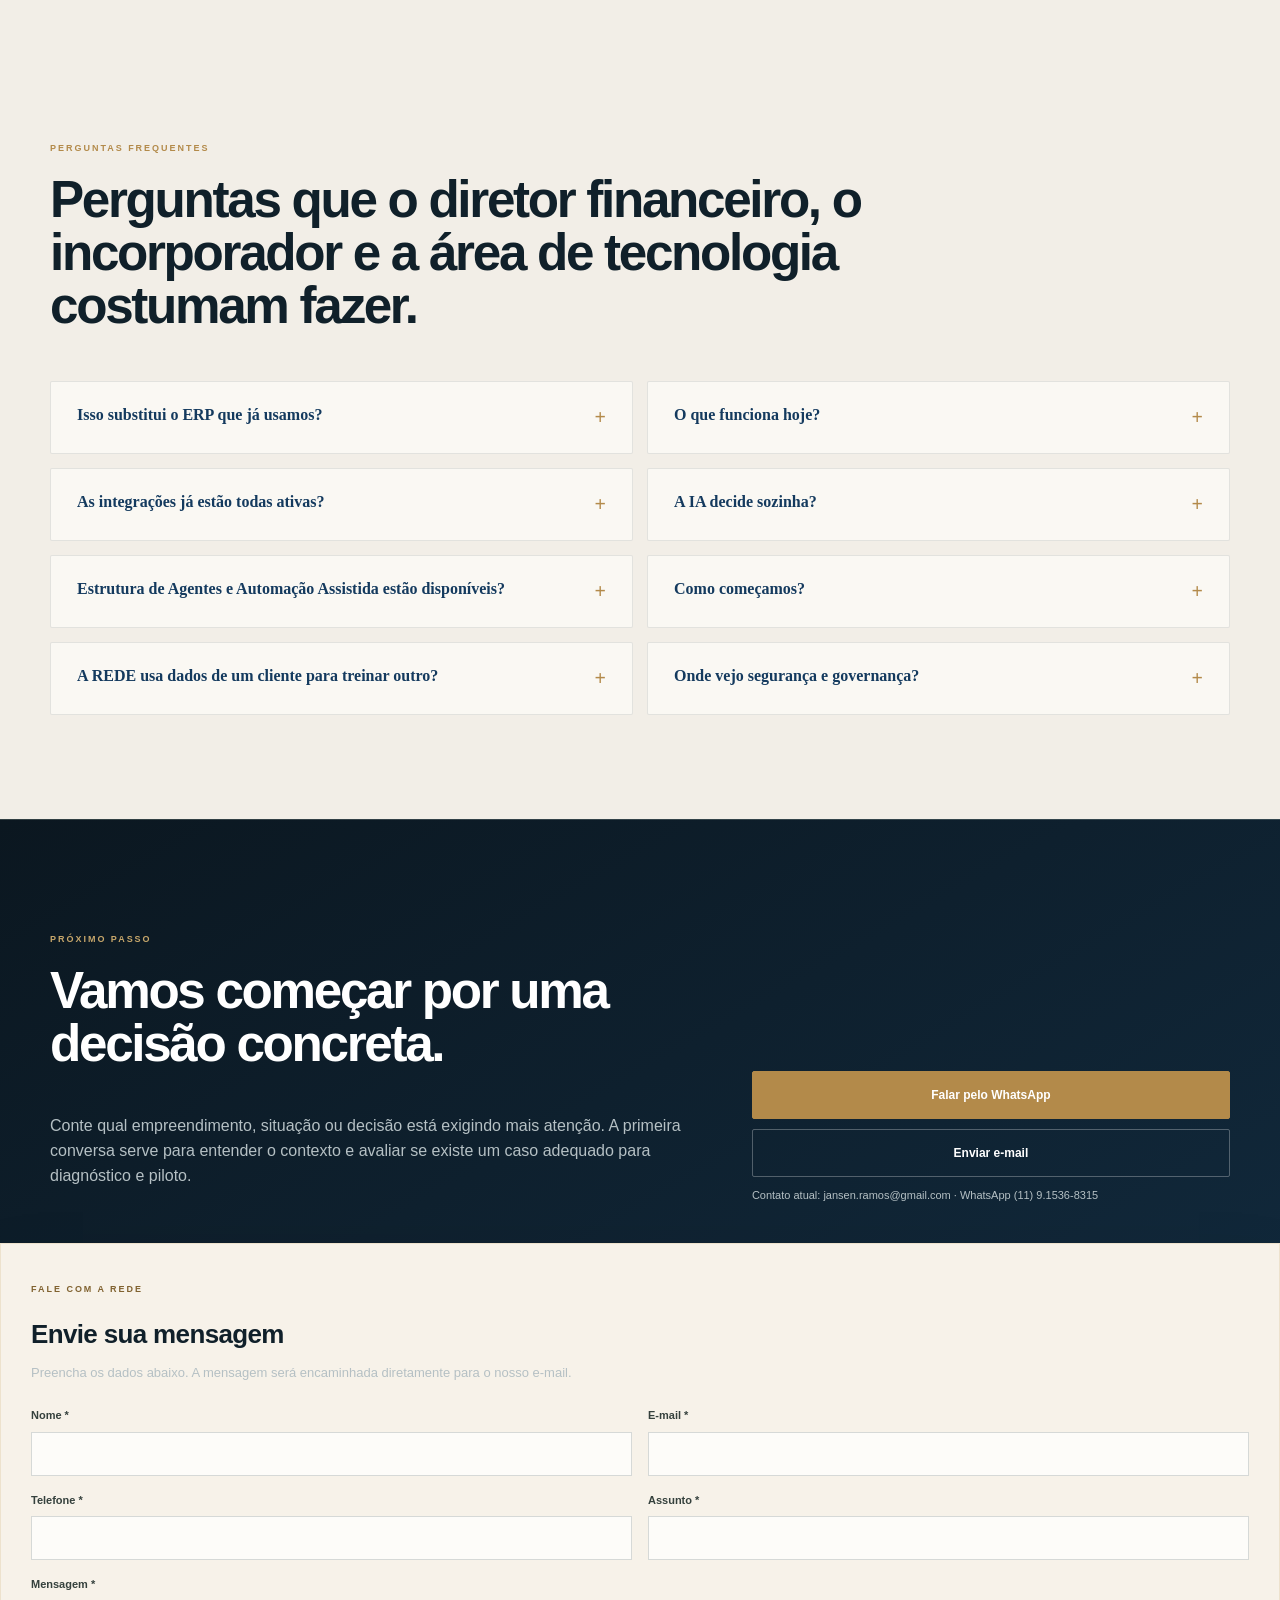
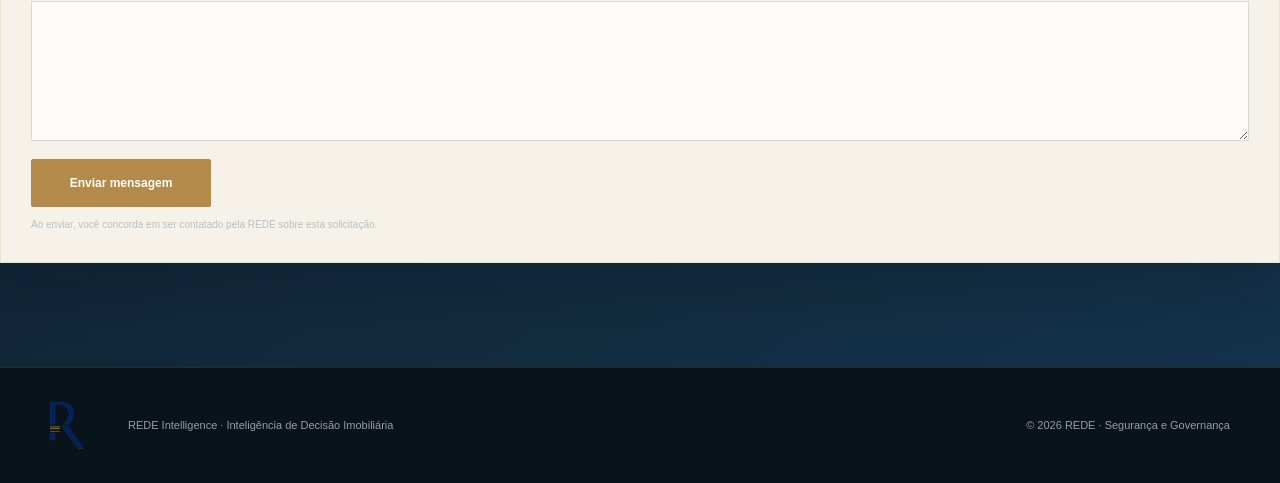
==== commit 0b65a32d: "Add files via upload" ====
--- a/index.html
+++ b/index.html
@@ -261,6 +261,10 @@
   letter-spacing:-.01em;
 }
 
+
+.hero h1{font:800 clamp(42px,5.6vw,72px)/.98 Manrope,Inter,Arial,sans-serif;letter-spacing:-.045em;max-width:820px;margin:0 0 18px;color:var(--ink)}
+.hero p{max-width:720px;font-size:20px;line-height:1.6}
+
 </style>
 <link href="rede-logo-monograma-transparente.png?v=3" rel="icon" type="image/png"/>
 <link href="rede-logo-monograma-transparente.png?v=3" rel="shortcut icon" type="image/png"/>
@@ -280,8 +284,8 @@
 <div class="container hero-grid">
 <div class="hero-copy">
 <span class="eyebrow">INTELIGÊNCIA DE DECISÃO IMOBILIÁRIA</span>
-<h1>A REDE conecta as informações do empreendimento para você entender o que mudou e decidir o que fazer.</h1>
-<p>Obra, financeiro, vendas, contratos e planejamento costumam trabalhar em sistemas e controles diferentes. A REDE reúne o que importa e mostra o impacto no prazo, no caixa e na margem.</p>
+<h1>A REDE reúne as informações do empreendimento e mostra o que precisa ser decidido.</h1>
+<p>Obra, financeiro, vendas, contratos e planejamento costumam trabalhar separados. A REDE conecta essas informações para mostrar o impacto de cada mudança no prazo, no caixa e na margem.</p>
 <div class="hero-signature">Margem, risco e decisão — antes que o impacto chegue ao caixa.</div>
 <div class="hero-icp"><span>PARA QUEM</span><strong>Para incorporadoras com empreendimentos, diferentes áreas envolvidas na operação e decisões que dependem de informações espalhadas entre sistemas, equipes e processos.</strong></div>
 <div class="hero-actions">
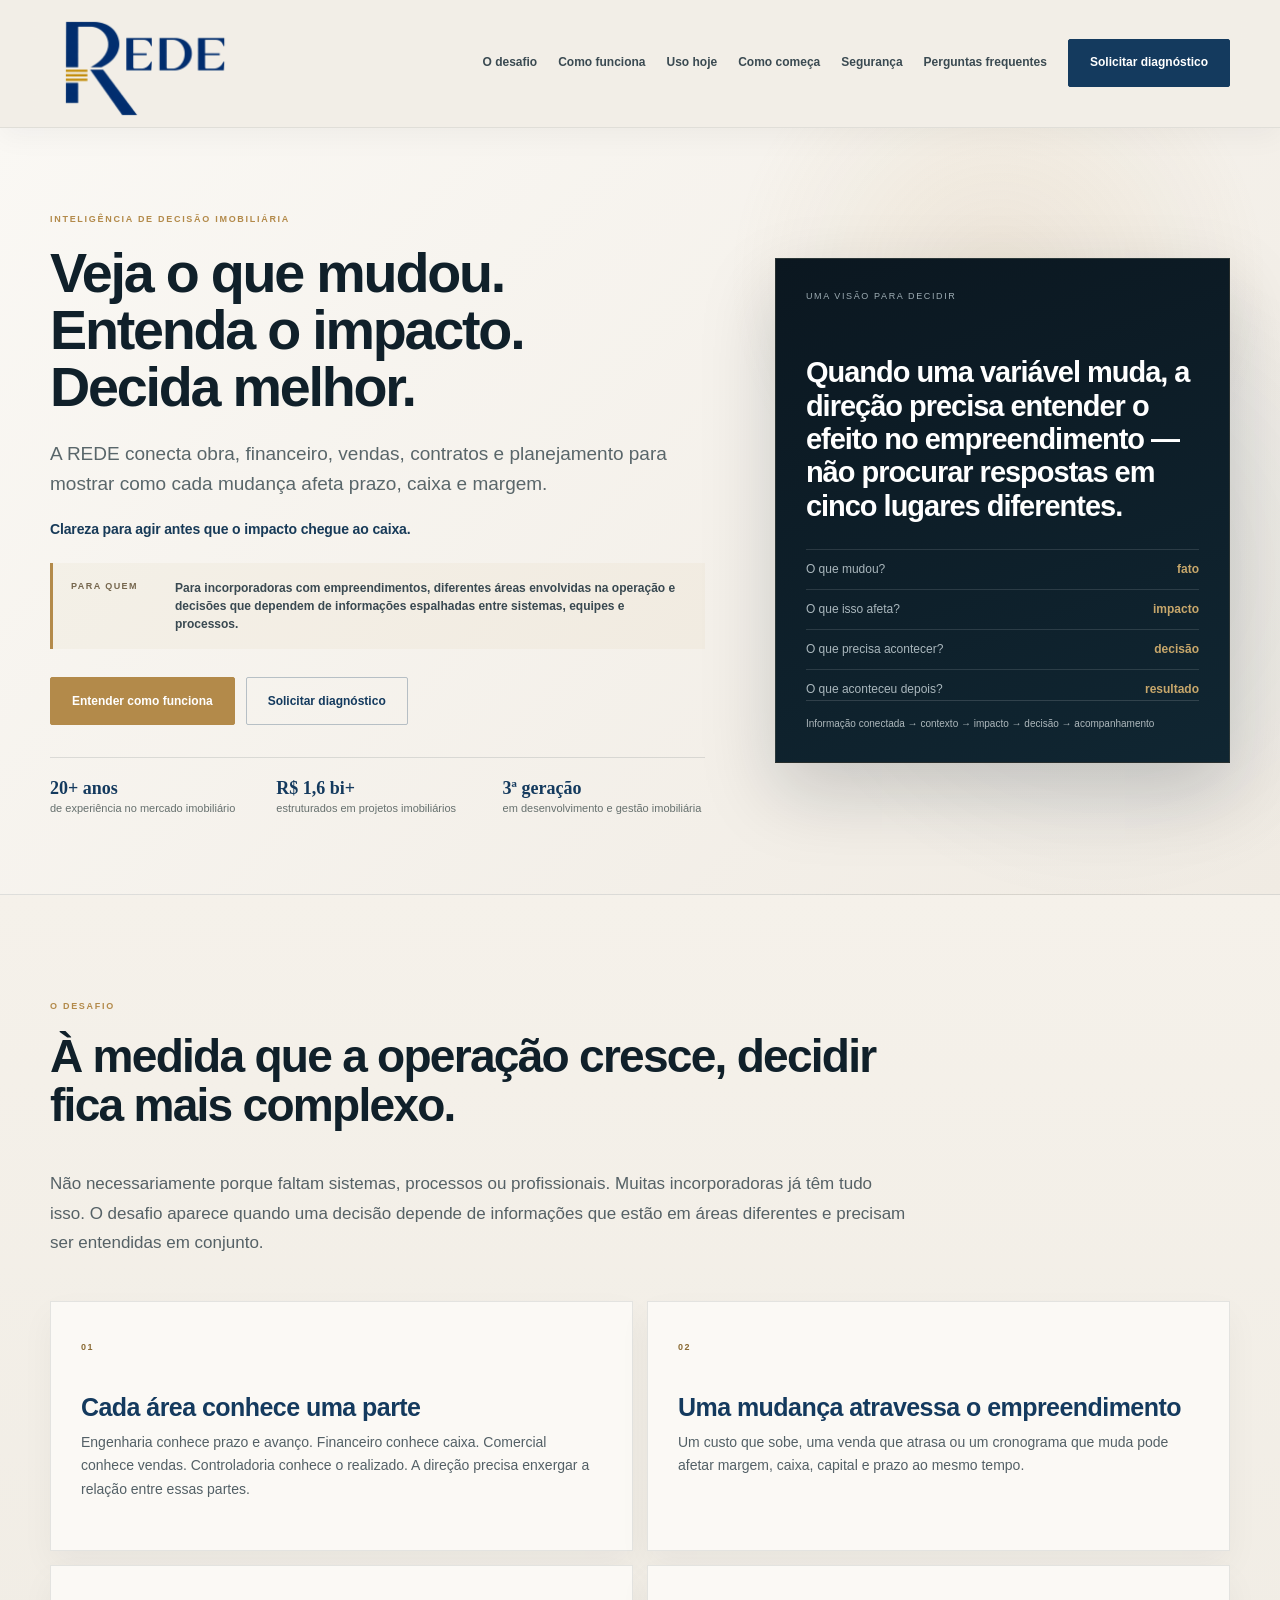
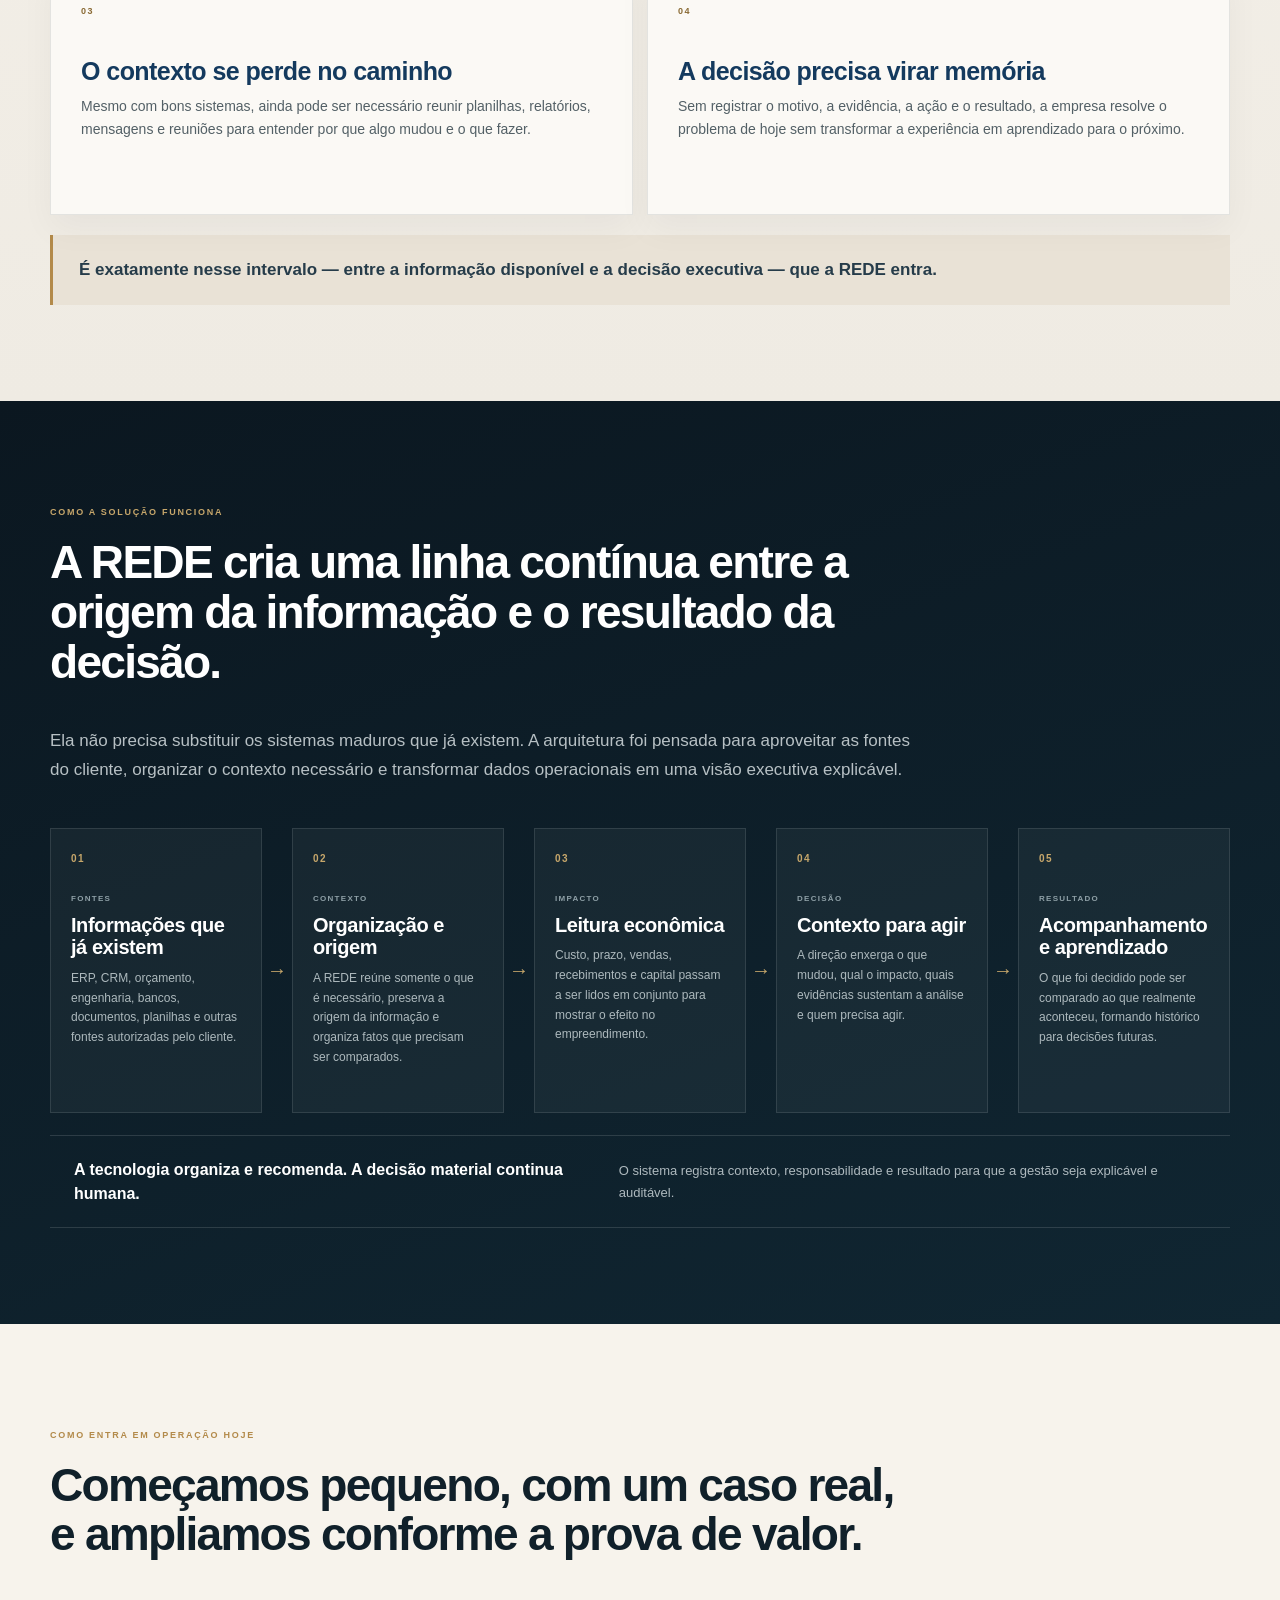
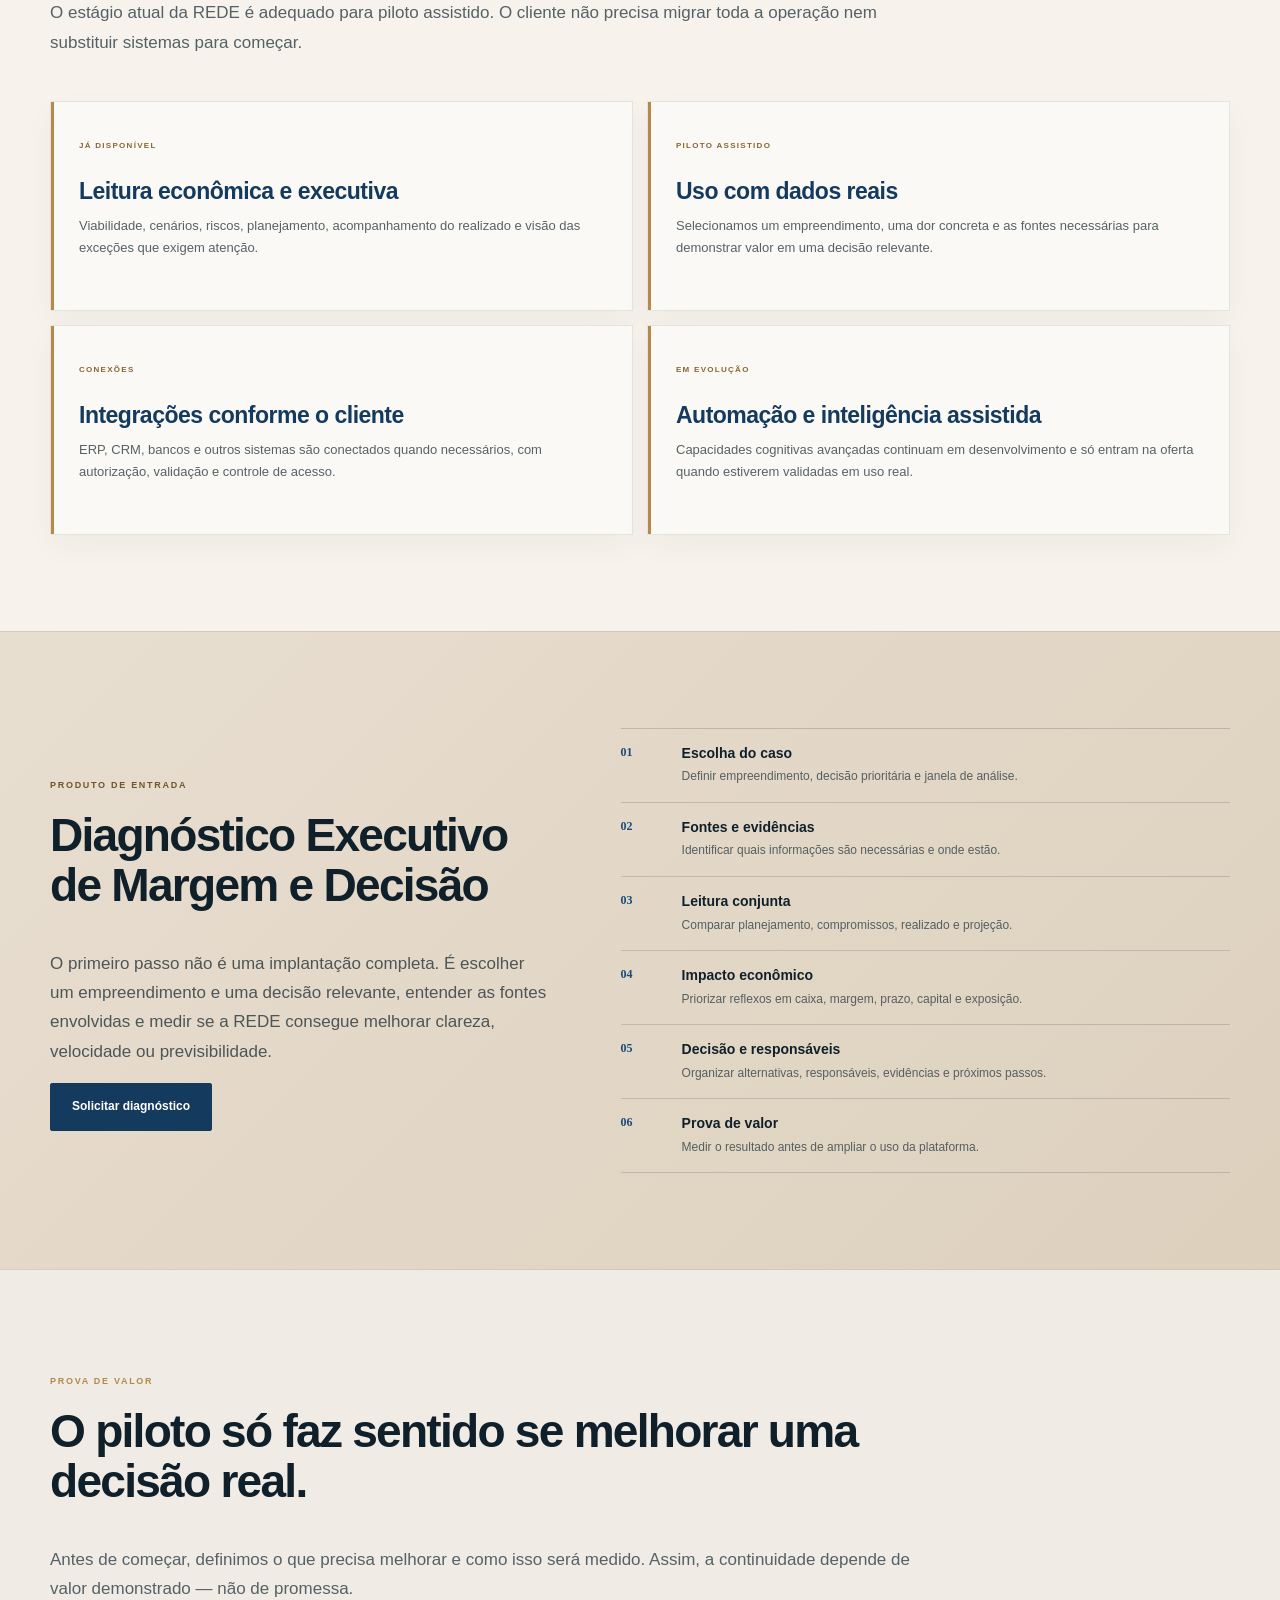
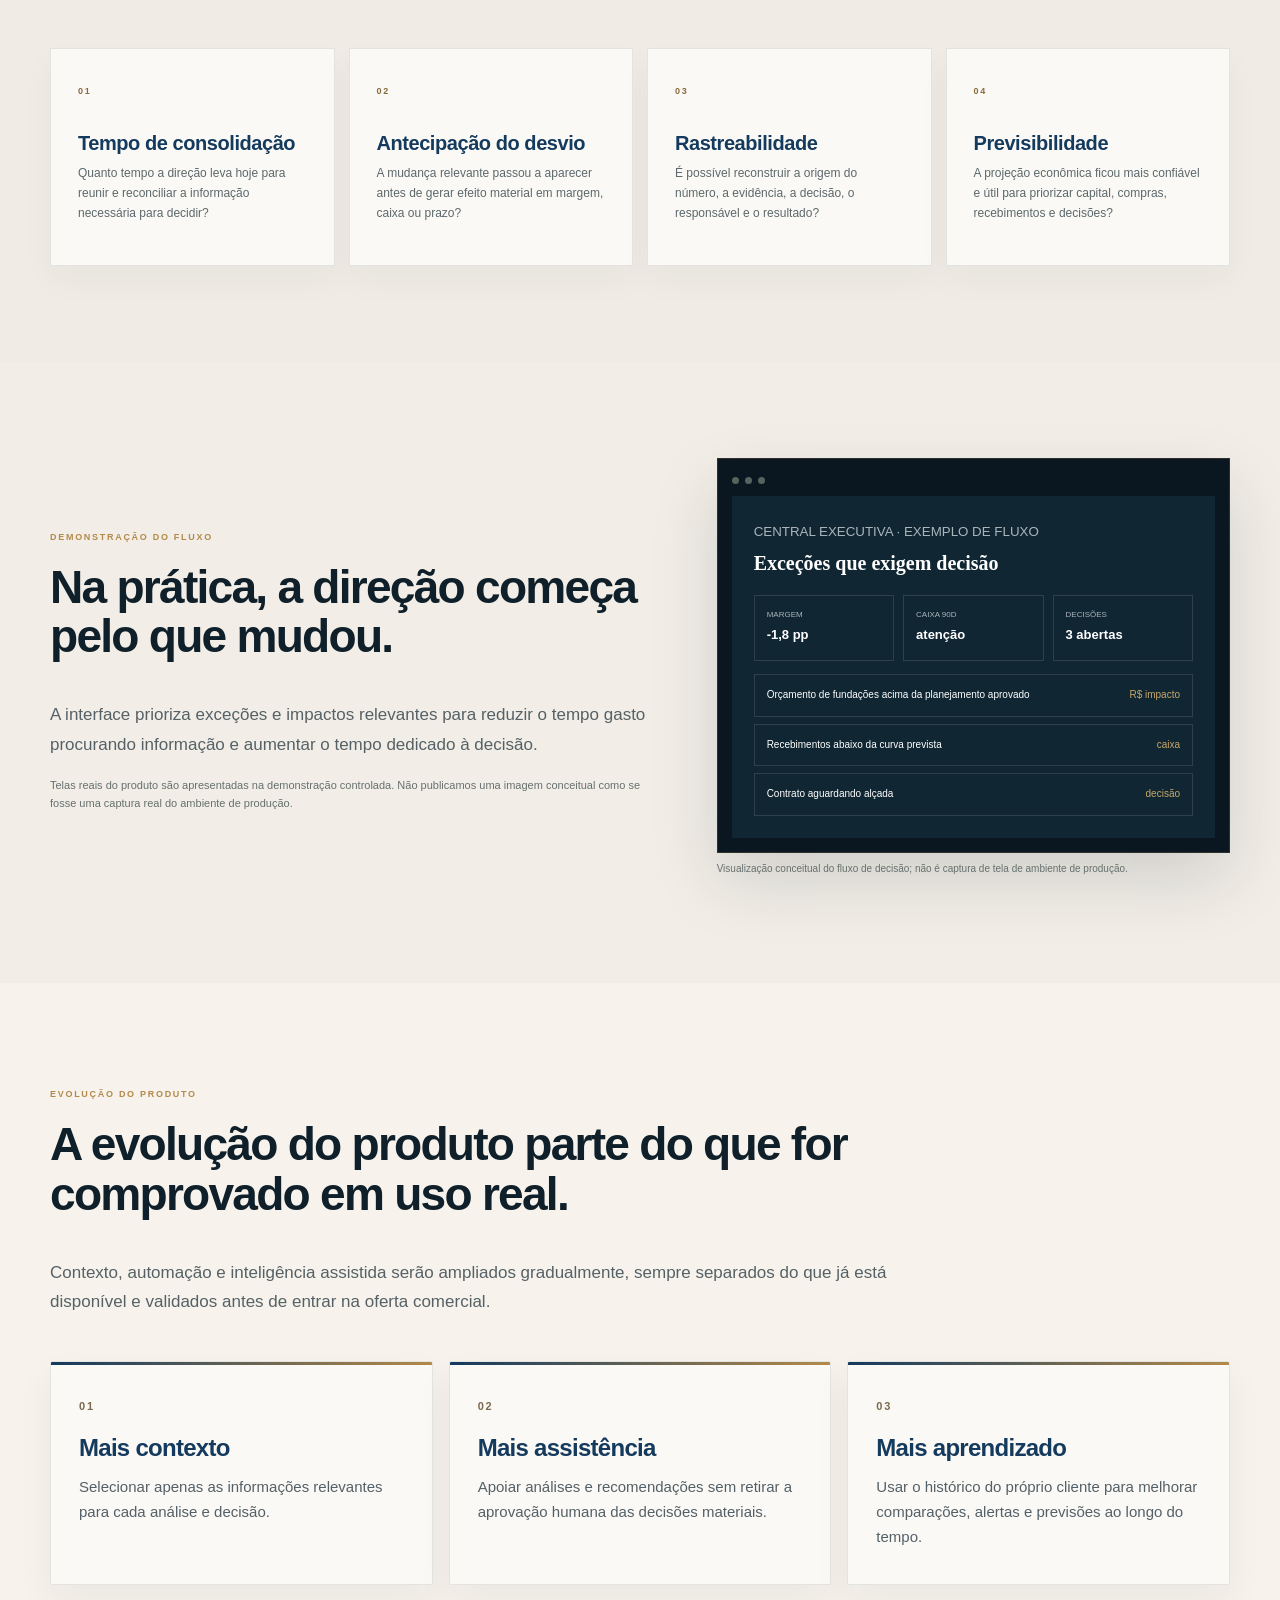
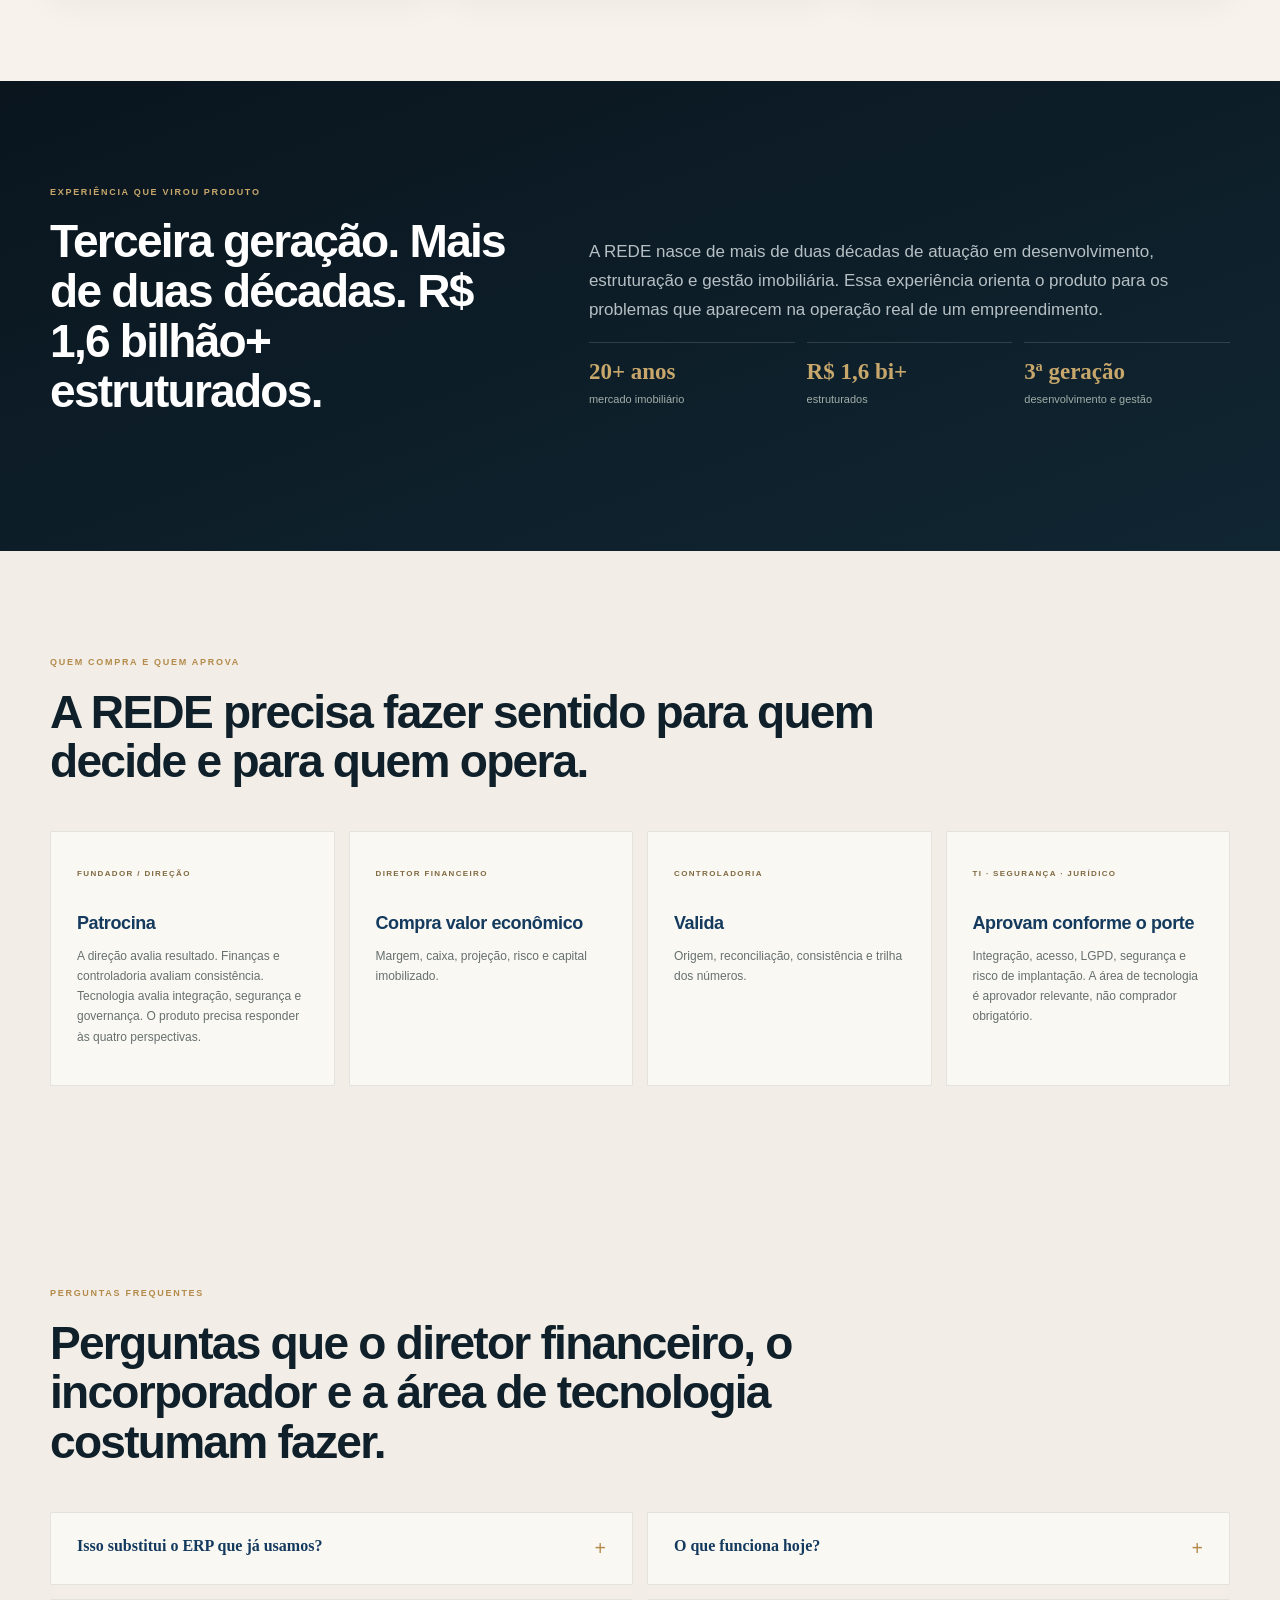
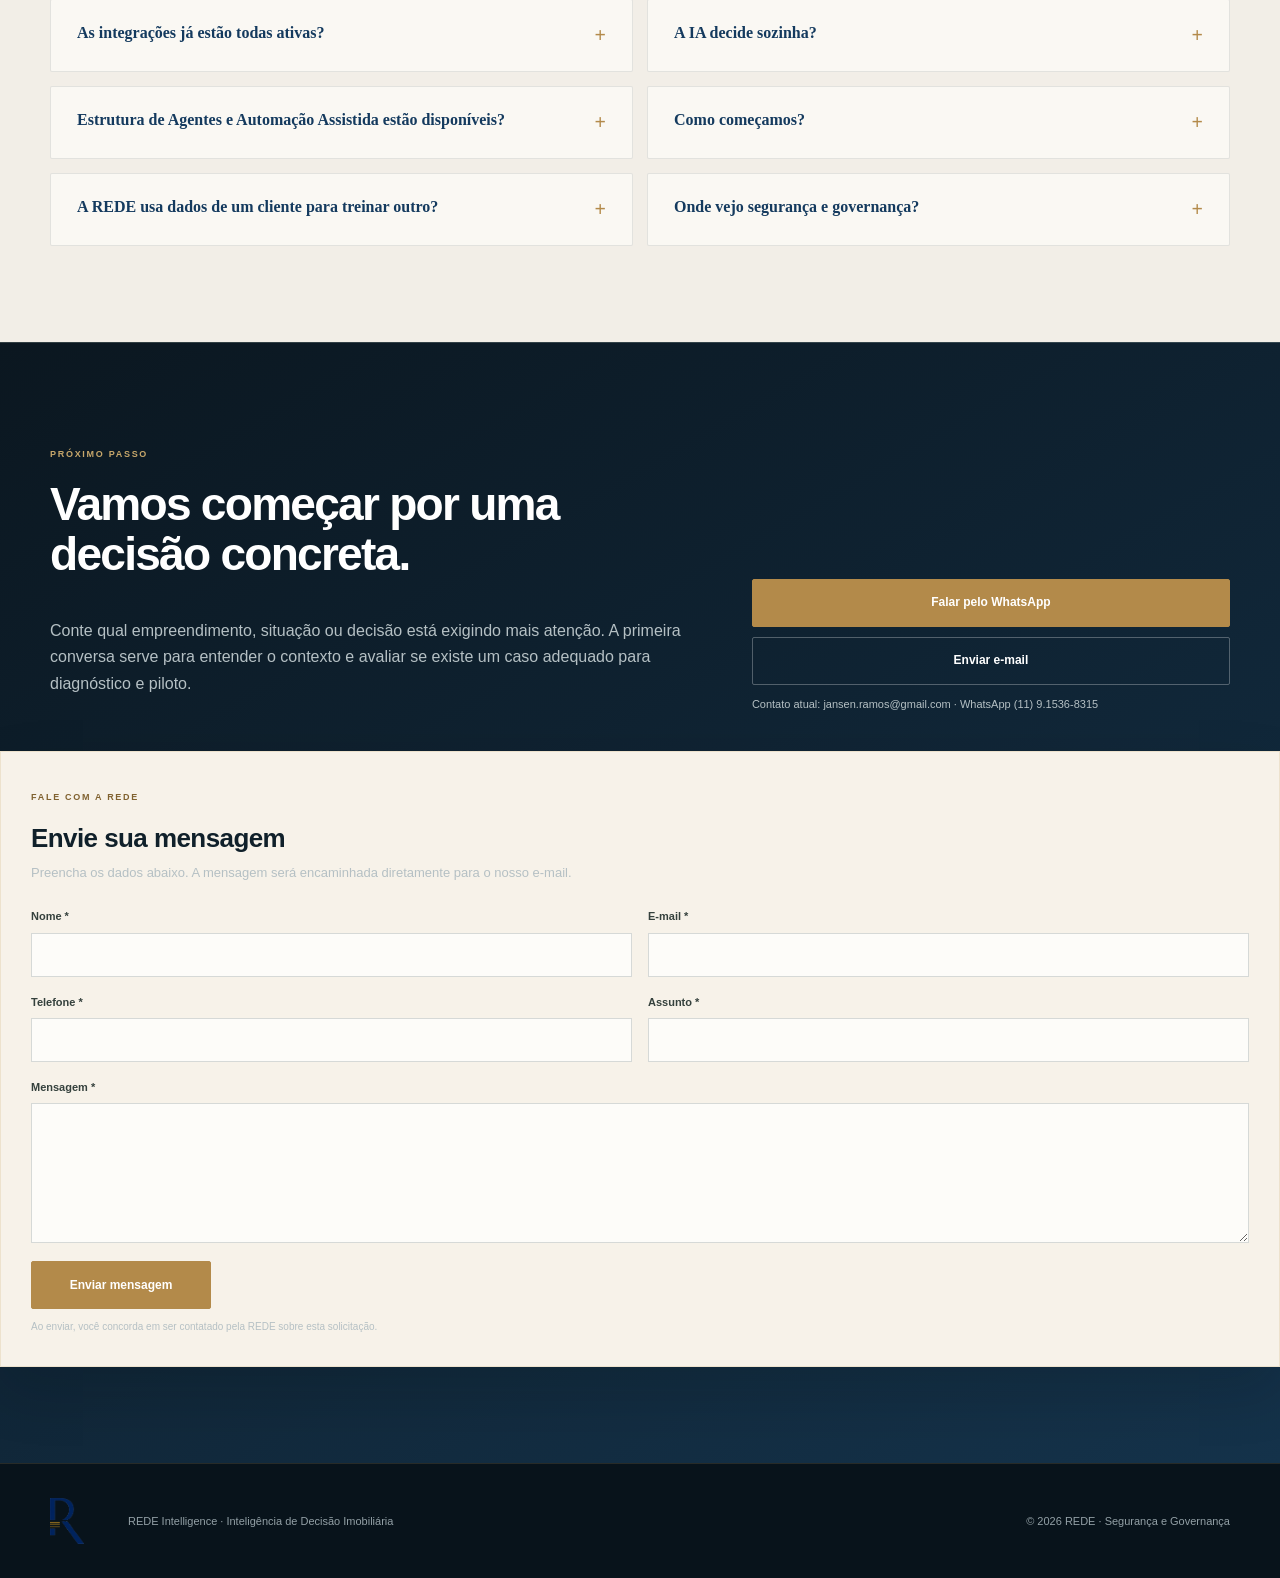
==== commit 82578363: "Add files via upload" ====
--- a/index.html
+++ b/index.html
@@ -265,6 +265,75 @@
 .hero h1{font:800 clamp(42px,5.6vw,72px)/.98 Manrope,Inter,Arial,sans-serif;letter-spacing:-.045em;max-width:820px;margin:0 0 18px;color:var(--ink)}
 .hero p{max-width:720px;font-size:20px;line-height:1.6}
 
+
+/* V9.8.4 — Hero refinado */
+.hero h1{
+  font:700 clamp(34px,4.8vw,58px)/1.02 Manrope,Inter,Arial,sans-serif !important;
+  letter-spacing:-.04em !important;
+  max-width:900px !important;
+  margin:0 0 20px !important;
+  color:var(--ink) !important;
+}
+.hero p{
+  max-width:760px !important;
+  font-size:20px !important;
+  line-height:1.62 !important;
+}
+.hero-signature{
+  font:700 14px/1.45 Manrope,Inter,Arial,sans-serif !important;
+  margin:18px 0 0 !important;
+}
+@media (max-width: 768px){
+  .hero h1{font-size:clamp(30px,9vw,44px) !important; line-height:1.03 !important;}
+  .hero p{font-size:18px !important;}
+}
+
+
+/* V9.8.5 — refinamento tipográfico global + hero dinâmico */
+:root{--text-body:#556166;--text-soft:#6c777b}
+body{font-size:16px;line-height:1.66}
+.section{padding:96px 0}
+.section-head{max-width:860px;margin-bottom:44px}
+.section-head p,.lead{font-size:17px;line-height:1.72;color:var(--text-body)}
+h2{font-size:clamp(32px,3.6vw,48px);line-height:1.08;letter-spacing:-.038em;font-weight:700}
+h3{line-height:1.18;letter-spacing:-.022em;font-weight:700}
+.eyebrow{font-size:9px;letter-spacing:.19em;margin-bottom:18px}
+
+.hero-grid{min-height:650px;gap:70px;padding:76px 0}
+.hero h1{
+  font:650 clamp(38px,4.35vw,58px)/1.03 Manrope,Inter,Arial,sans-serif !important;
+  letter-spacing:-.04em !important;
+  max-width:790px !important;
+  margin:0 0 22px !important;
+}
+.hero-copy>p,.hero p{
+  max-width:700px !important;
+  font-size:19px !important;
+  line-height:1.62 !important;
+  color:#59666a !important;
+}
+.hero-signature{
+  font:650 14px/1.45 Manrope,Inter,Arial,sans-serif !important;
+  color:#173a58 !important;
+  margin:18px 0 0 !important;
+}
+.hero-icp{margin-top:24px}
+.hero-actions{margin:28px 0 32px}
+.proof-strip{padding-top:20px}
+
+.card h3,.ecosystem-card h3,.buyer-card h3,.value-grid h3{font-weight:700}
+.card p,.ecosystem-card p,.buyer-card p,.value-grid p,.faq-answer{line-height:1.68}
+
+@media(max-width:980px){
+  .section{padding:78px 0}
+  .hero-grid{padding:60px 0;gap:44px}
+}
+@media(max-width:768px){
+  .hero h1{font-size:clamp(34px,9vw,46px) !important;line-height:1.04 !important;}
+  .hero-copy>p,.hero p{font-size:17px !important;line-height:1.62 !important;}
+  .section-head p,.lead{font-size:16px}
+}
+
 </style>
 <link href="rede-logo-monograma-transparente.png?v=3" rel="icon" type="image/png"/>
 <link href="rede-logo-monograma-transparente.png?v=3" rel="shortcut icon" type="image/png"/>
@@ -284,9 +353,9 @@
 <div class="container hero-grid">
 <div class="hero-copy">
 <span class="eyebrow">INTELIGÊNCIA DE DECISÃO IMOBILIÁRIA</span>
-<h1>A REDE reúne as informações do empreendimento e mostra o que precisa ser decidido.</h1>
-<p>Obra, financeiro, vendas, contratos e planejamento costumam trabalhar separados. A REDE conecta essas informações para mostrar o impacto de cada mudança no prazo, no caixa e na margem.</p>
-<div class="hero-signature">Margem, risco e decisão — antes que o impacto chegue ao caixa.</div>
+<h1>Veja o que mudou. Entenda o impacto. Decida melhor.</h1>
+<p>A REDE conecta obra, financeiro, vendas, contratos e planejamento para mostrar como cada mudança afeta prazo, caixa e margem.</p>
+<div class="hero-signature">Clareza para agir antes que o impacto chegue ao caixa.</div>
 <div class="hero-icp"><span>PARA QUEM</span><strong>Para incorporadoras com empreendimentos, diferentes áreas envolvidas na operação e decisões que dependem de informações espalhadas entre sistemas, equipes e processos.</strong></div>
 <div class="hero-actions">
 <a class="btn btn-lime" href="#arquitetura">Entender como funciona</a>
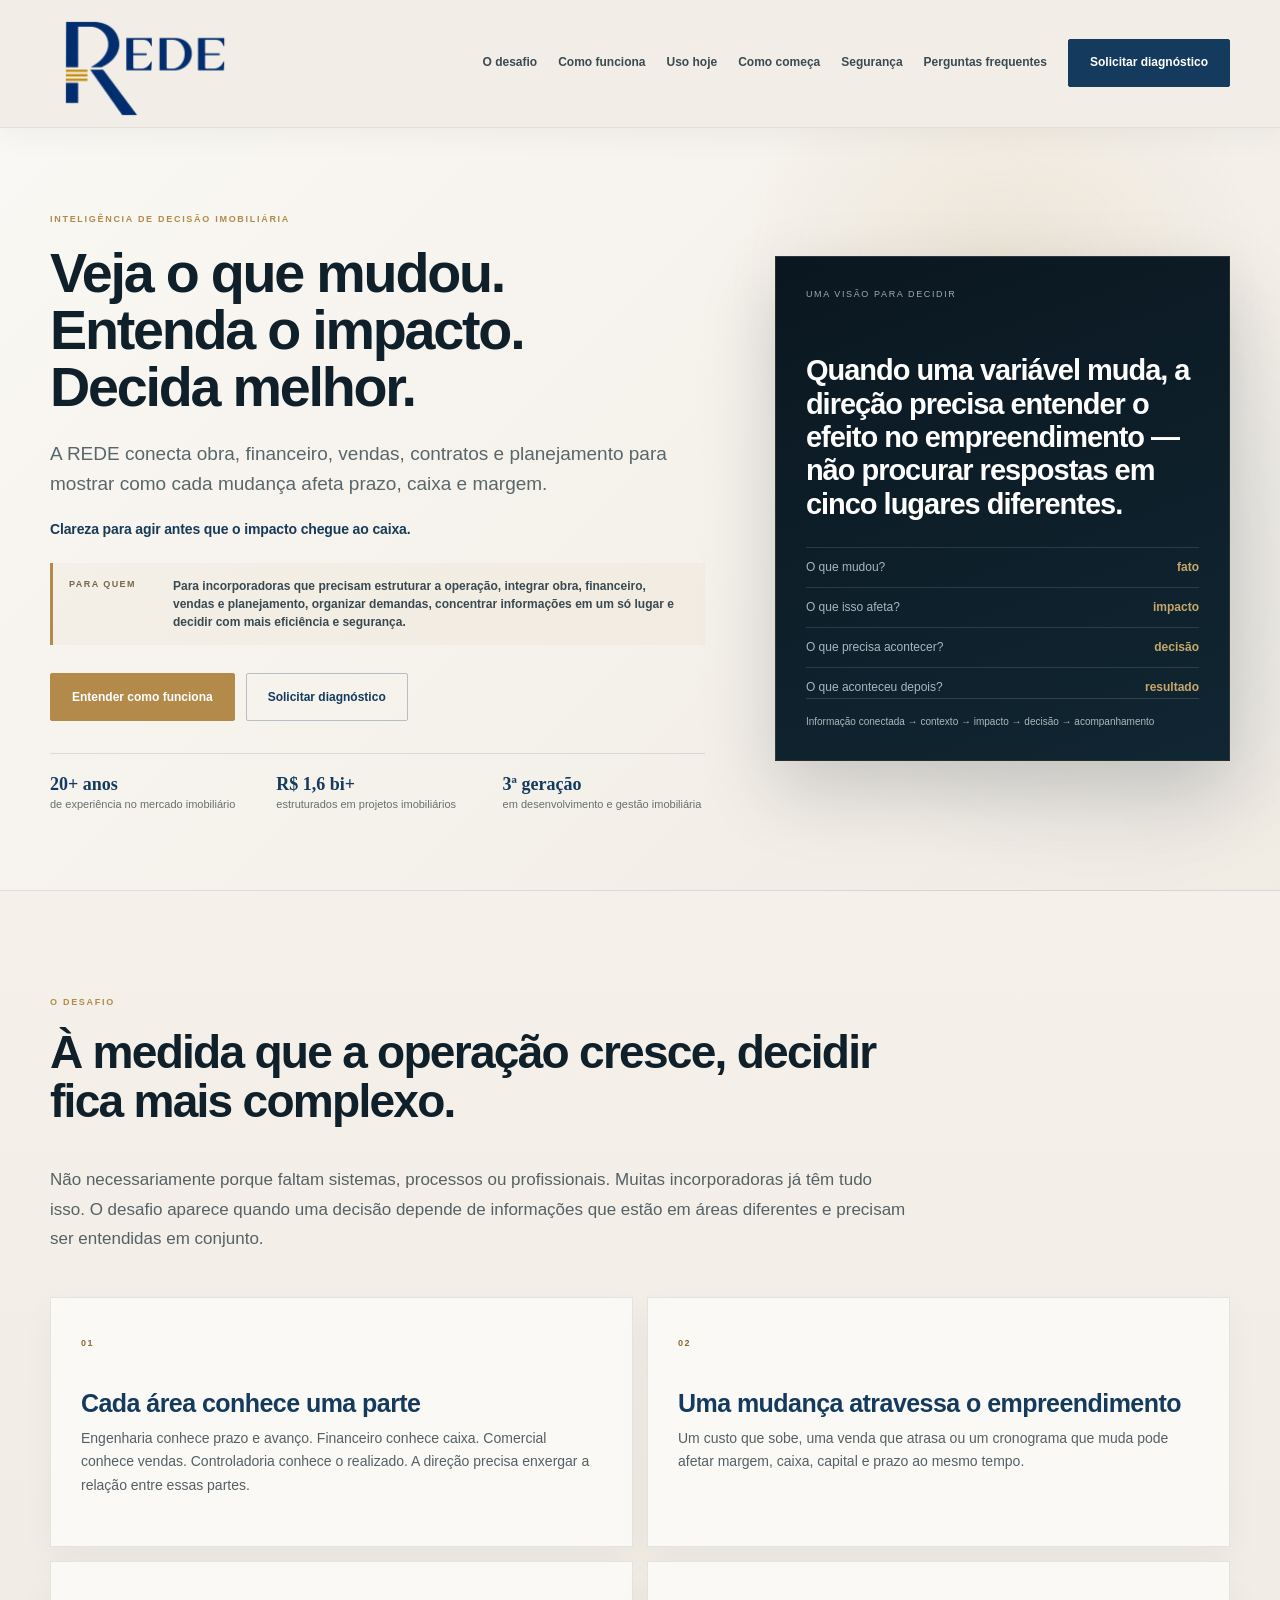
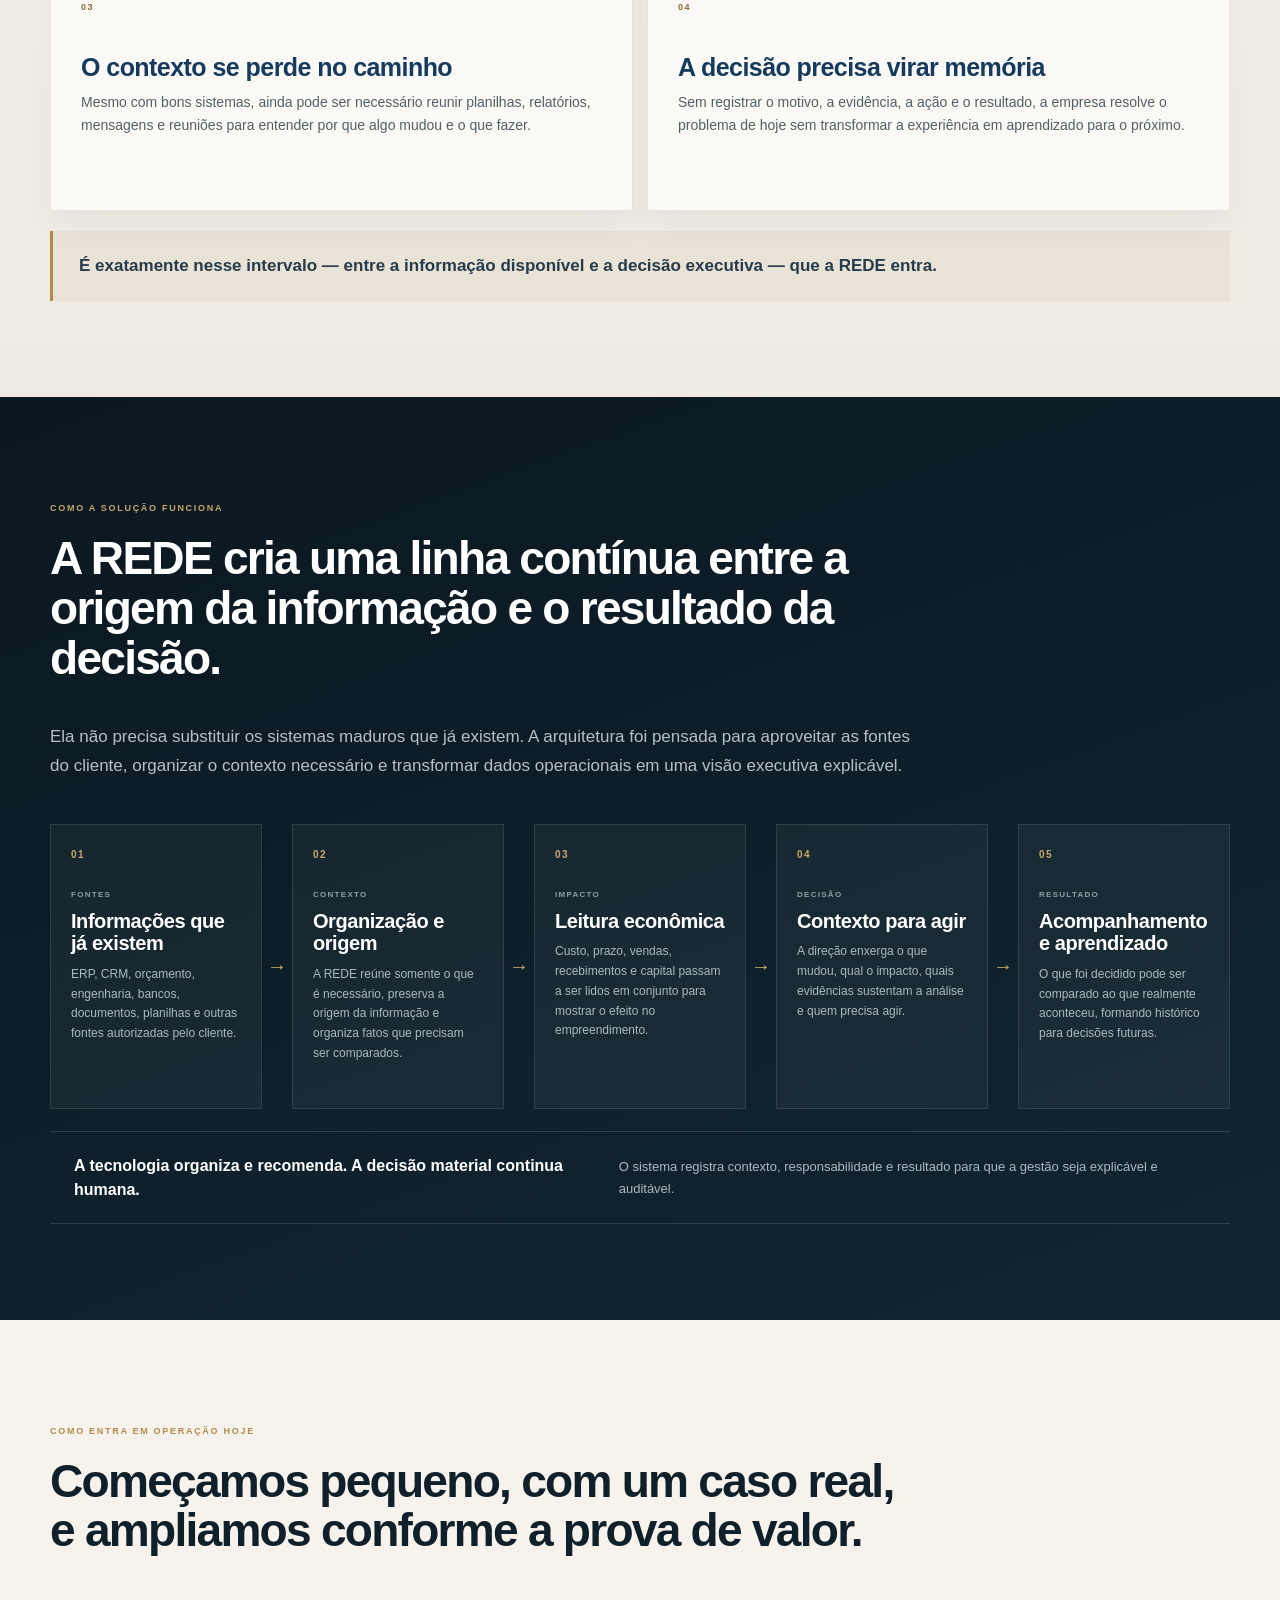
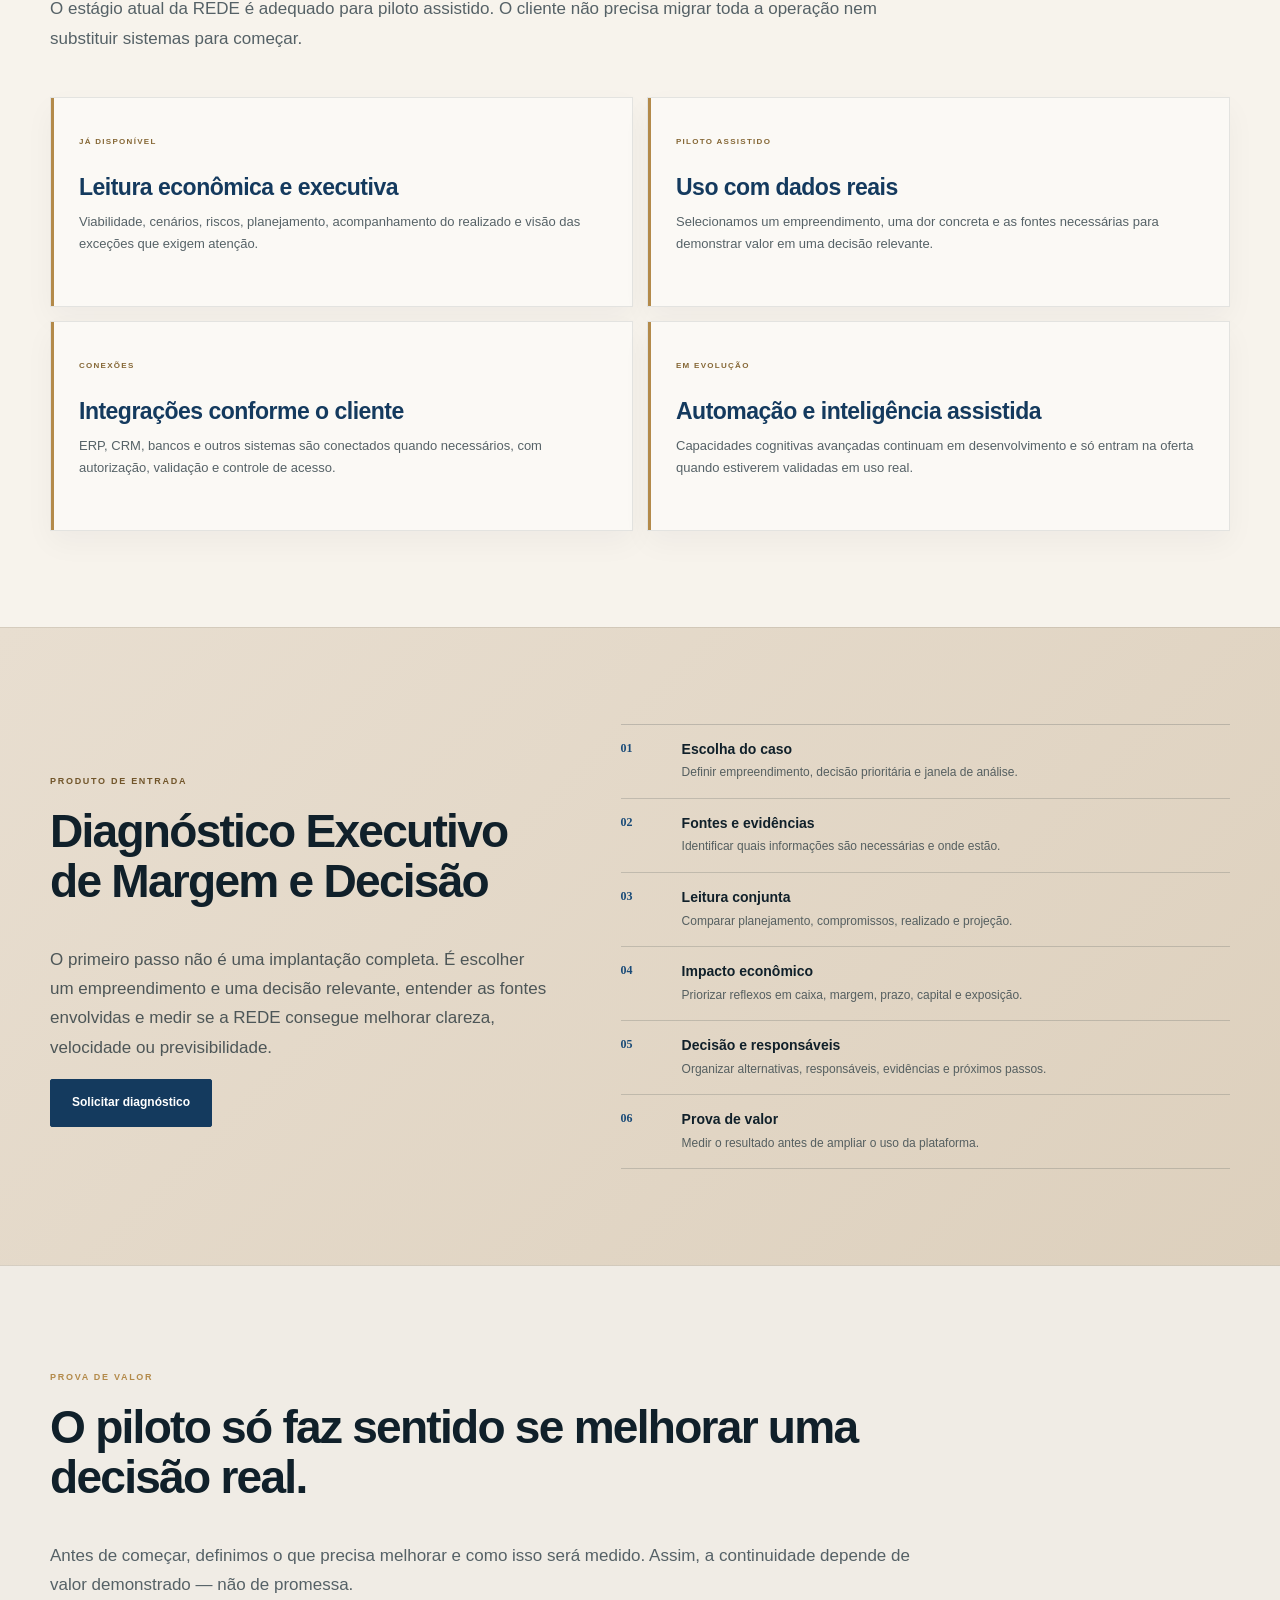
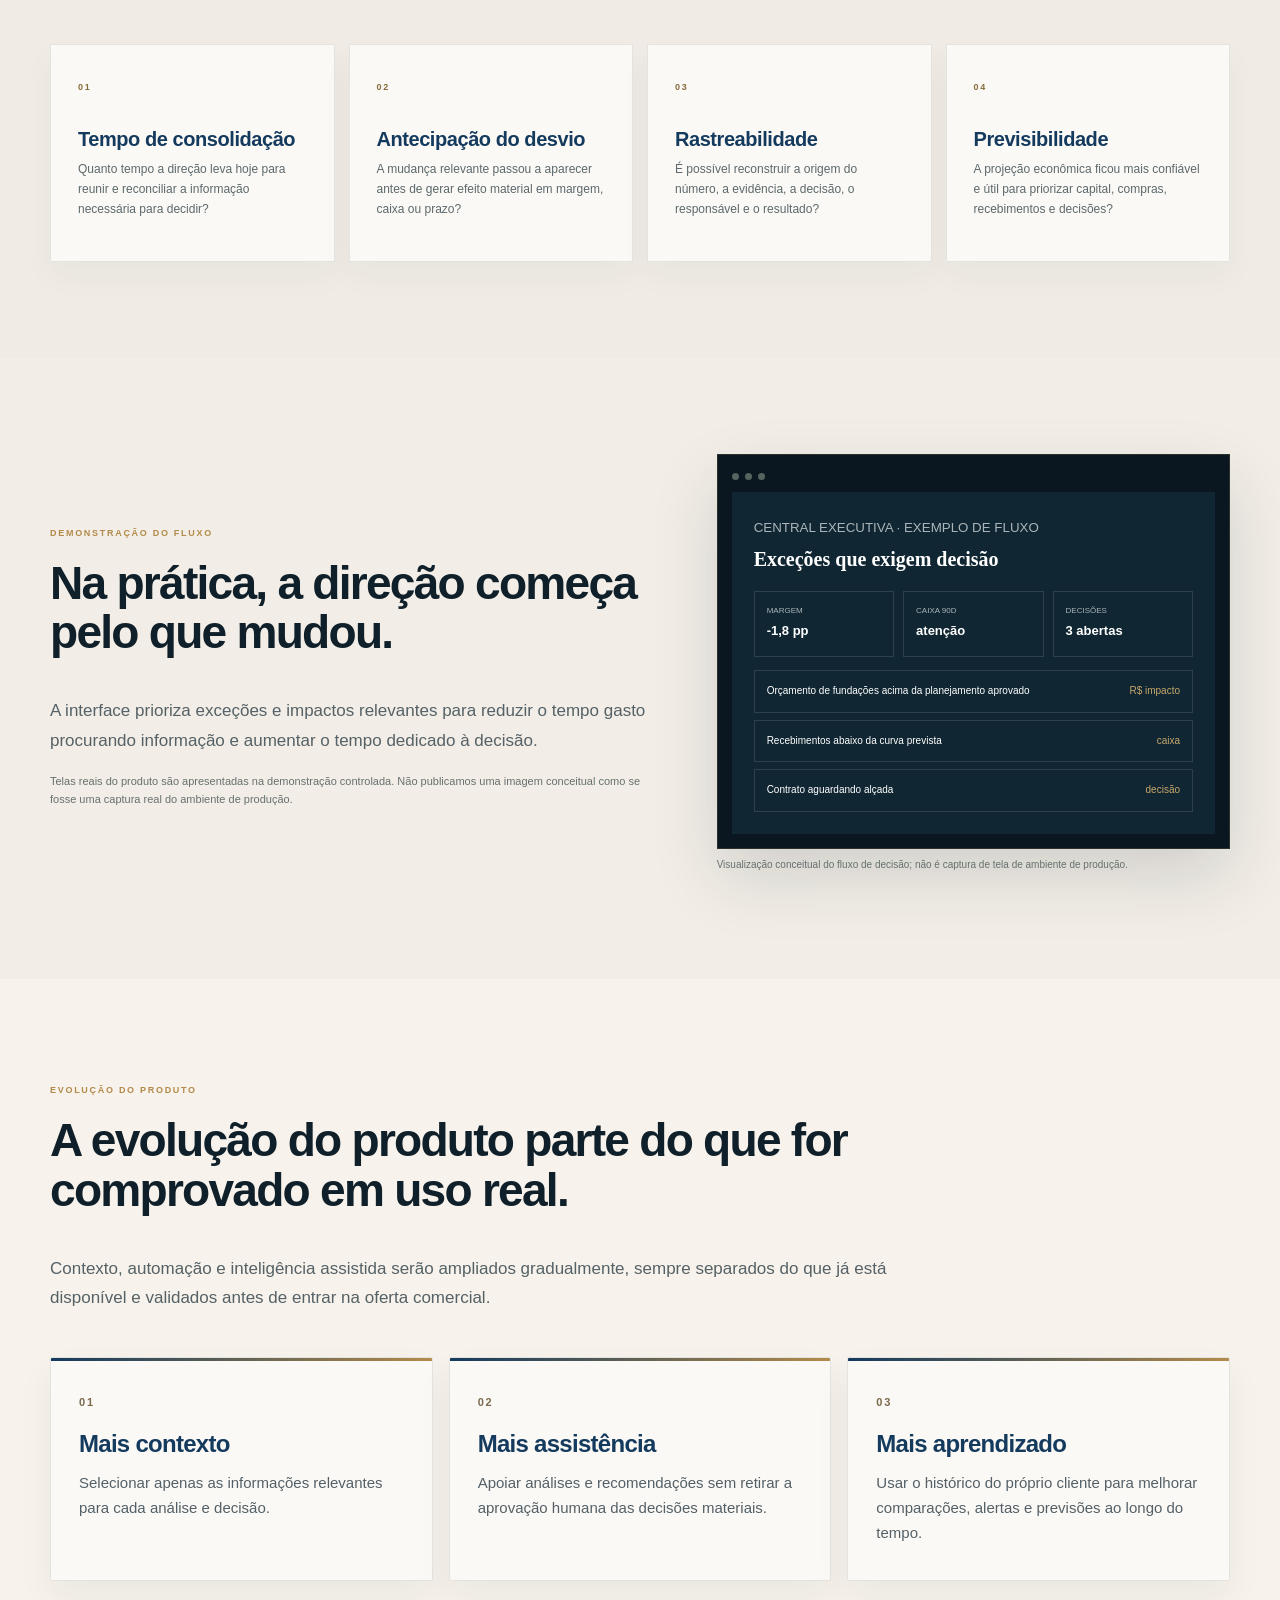
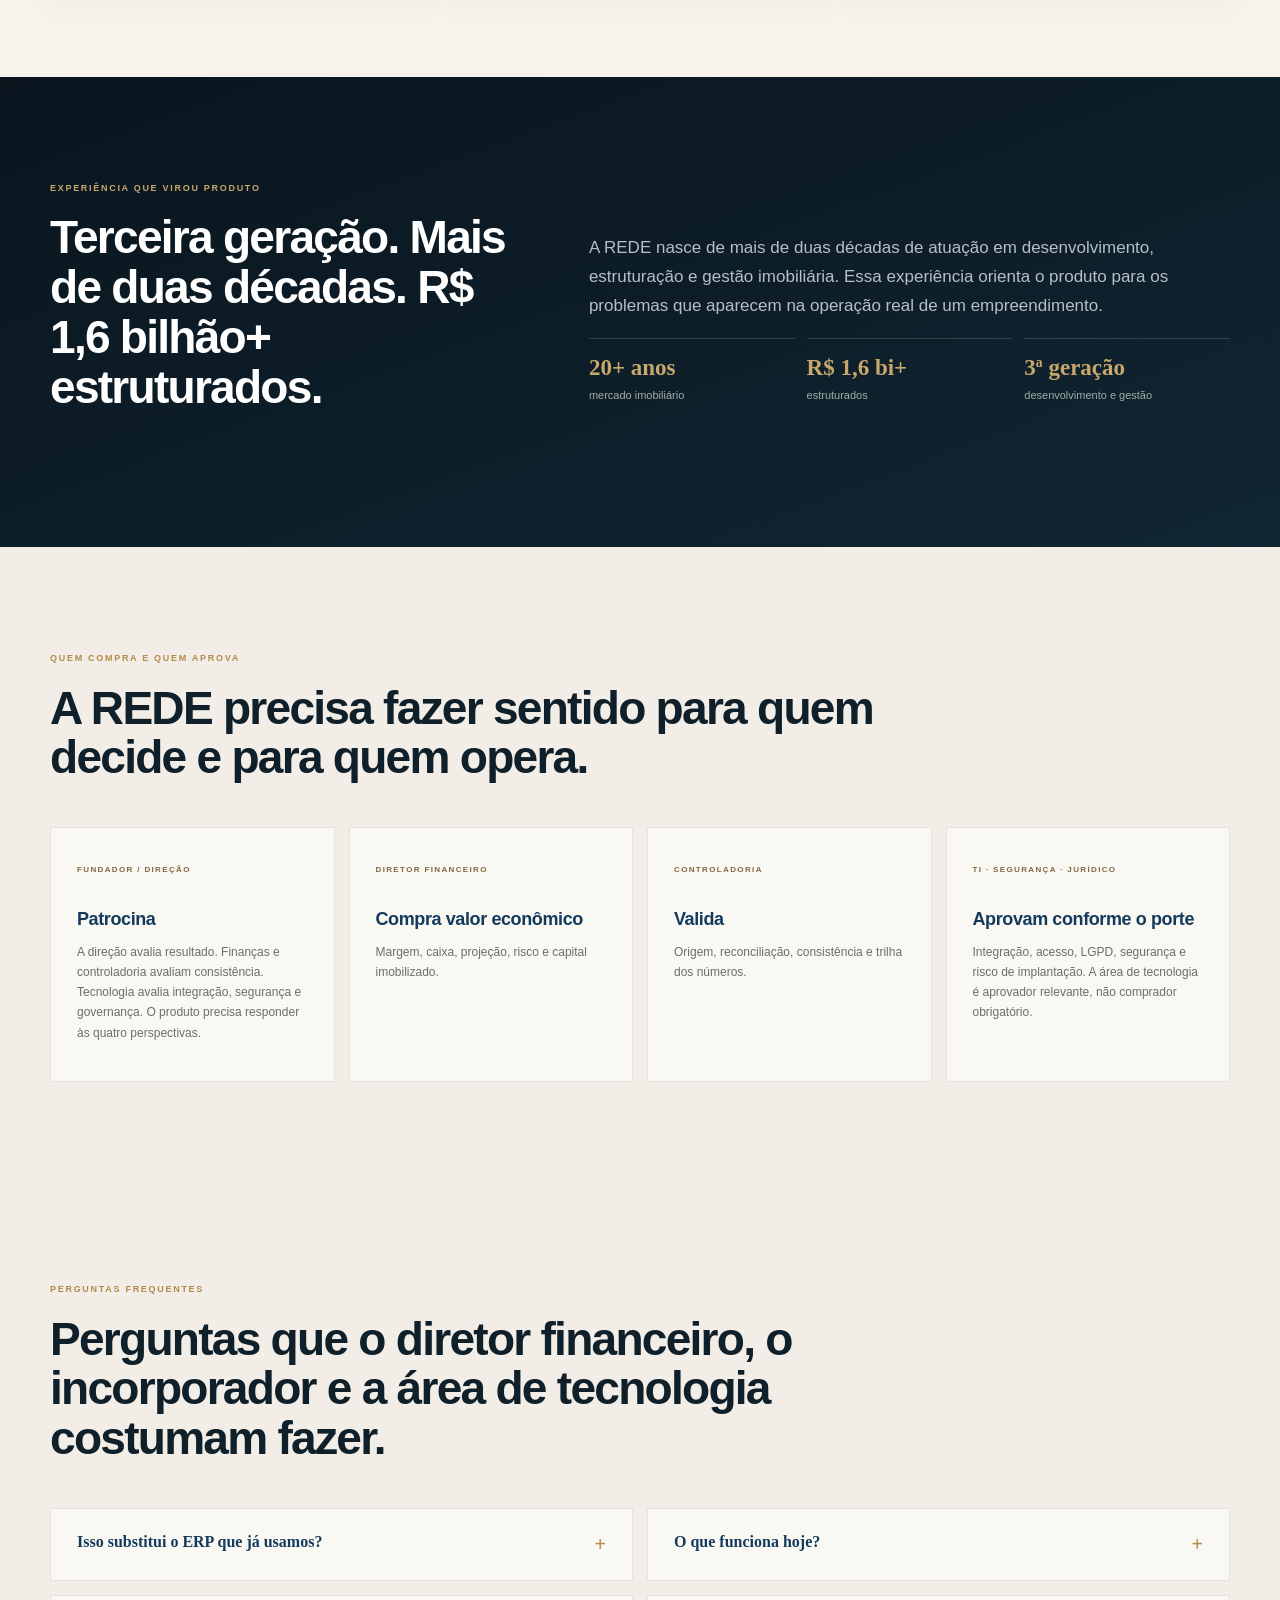
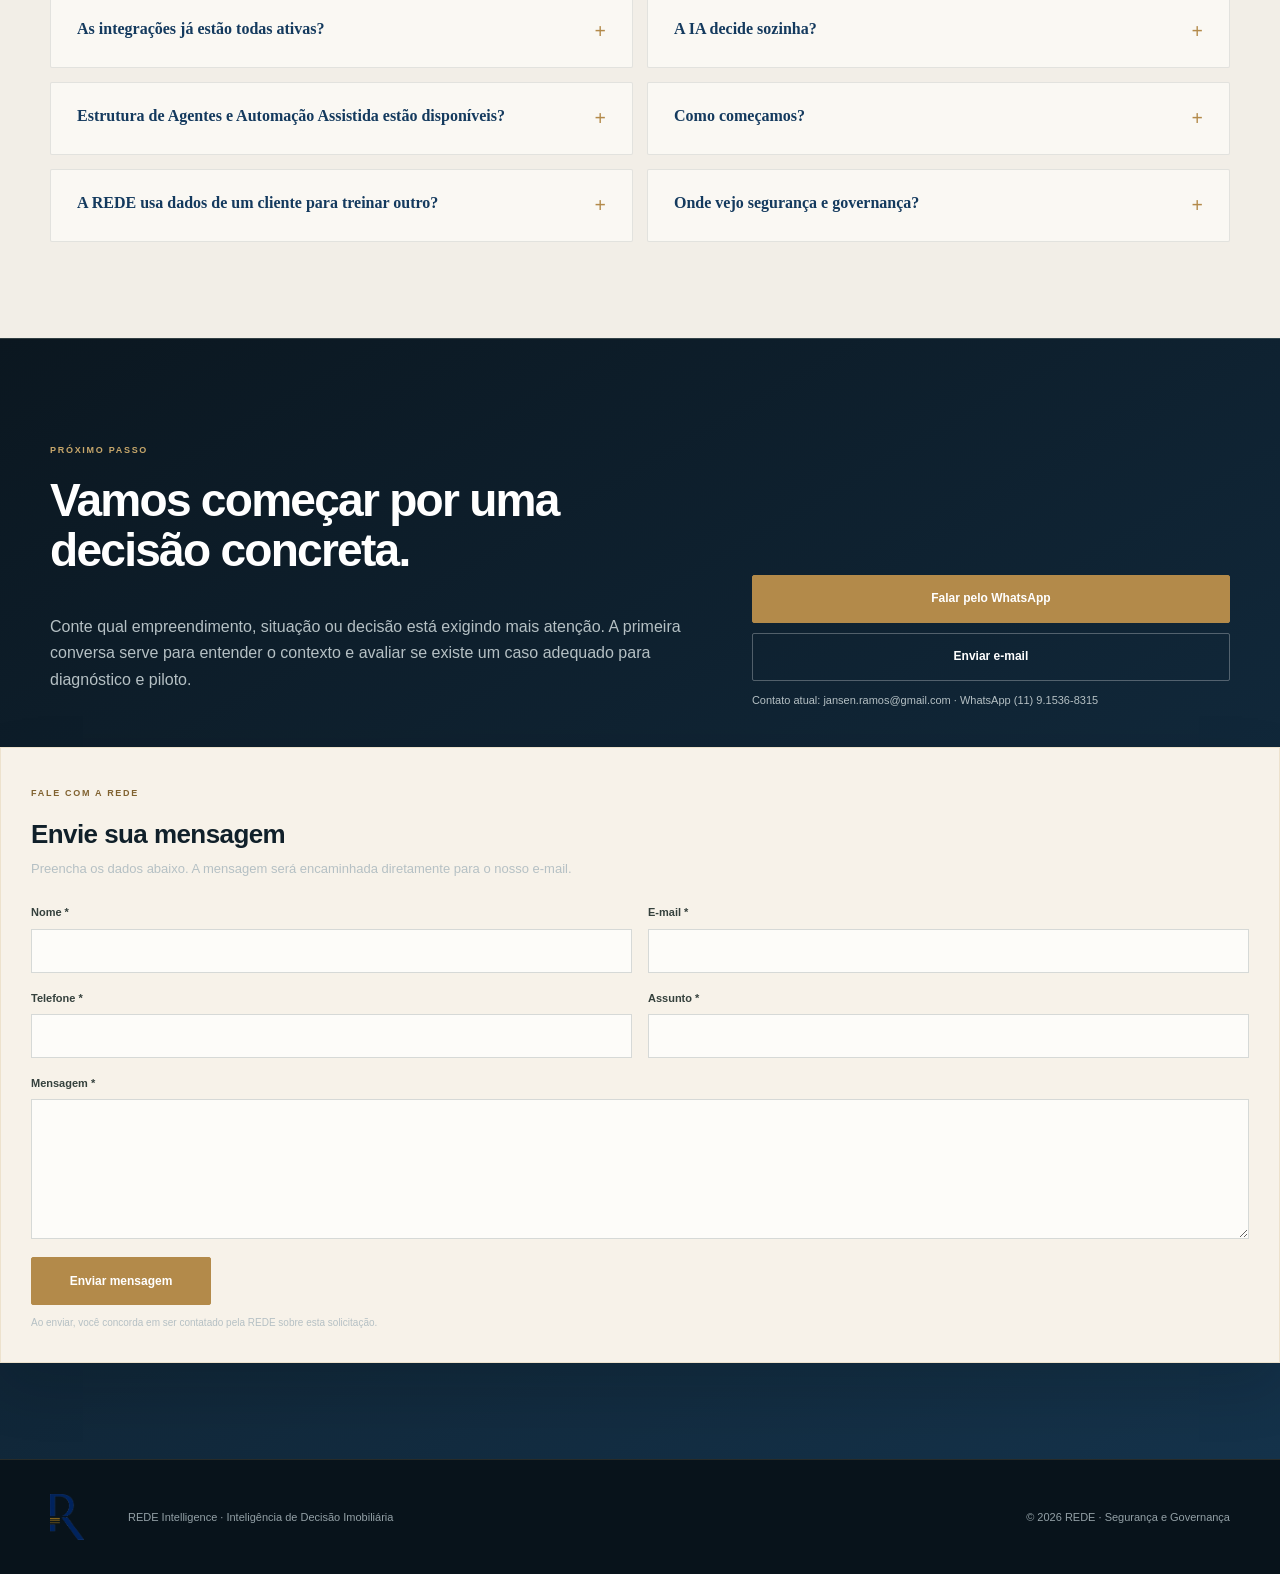
==== commit 478bdf32: "Add files via upload" ====
--- a/index.html
+++ b/index.html
@@ -334,6 +334,44 @@
   .section-head p,.lead{font-size:16px}
 }
 
+
+/* V9.8.6 — bloco Para quem mais enxuto */
+.hero-icp{
+  padding:14px 16px;
+}
+.hero-icp strong{
+  line-height:1.45;
+}
+@media(max-width:768px){
+  .hero-icp{padding:12px 14px;margin-top:18px}
+  .hero-icp strong{font-size:13px;line-height:1.4}
+}
+
+
+/* V9.8.7 — bloco Para quem final */
+.hero-icp{
+  grid-template-columns:90px minmax(0,1fr);
+  padding:14px 16px;
+}
+.hero-icp strong{
+  font-size:12px;
+  line-height:1.5;
+  font-weight:700;
+  max-width:840px;
+}
+@media(max-width:768px){
+  .hero-icp{
+    grid-template-columns:1fr;
+    gap:6px;
+    padding:12px 14px;
+  }
+  .hero-icp strong{
+    font-size:13px;
+    line-height:1.45;
+    font-weight:650;
+  }
+}
+
 </style>
 <link href="rede-logo-monograma-transparente.png?v=3" rel="icon" type="image/png"/>
 <link href="rede-logo-monograma-transparente.png?v=3" rel="shortcut icon" type="image/png"/>
@@ -356,7 +394,7 @@
 <h1>Veja o que mudou. Entenda o impacto. Decida melhor.</h1>
 <p>A REDE conecta obra, financeiro, vendas, contratos e planejamento para mostrar como cada mudança afeta prazo, caixa e margem.</p>
 <div class="hero-signature">Clareza para agir antes que o impacto chegue ao caixa.</div>
-<div class="hero-icp"><span>PARA QUEM</span><strong>Para incorporadoras com empreendimentos, diferentes áreas envolvidas na operação e decisões que dependem de informações espalhadas entre sistemas, equipes e processos.</strong></div>
+<div class="hero-icp"><span>PARA QUEM</span><strong>Para incorporadoras que precisam estruturar a operação, integrar obra, financeiro, vendas e planejamento, organizar demandas, concentrar informações em um só lugar e decidir com mais eficiência e segurança.</strong></div>
 <div class="hero-actions">
 <a class="btn btn-lime" href="#arquitetura">Entender como funciona</a>
 <a class="btn btn-ghost" href="#contato">Solicitar diagnóstico</a>
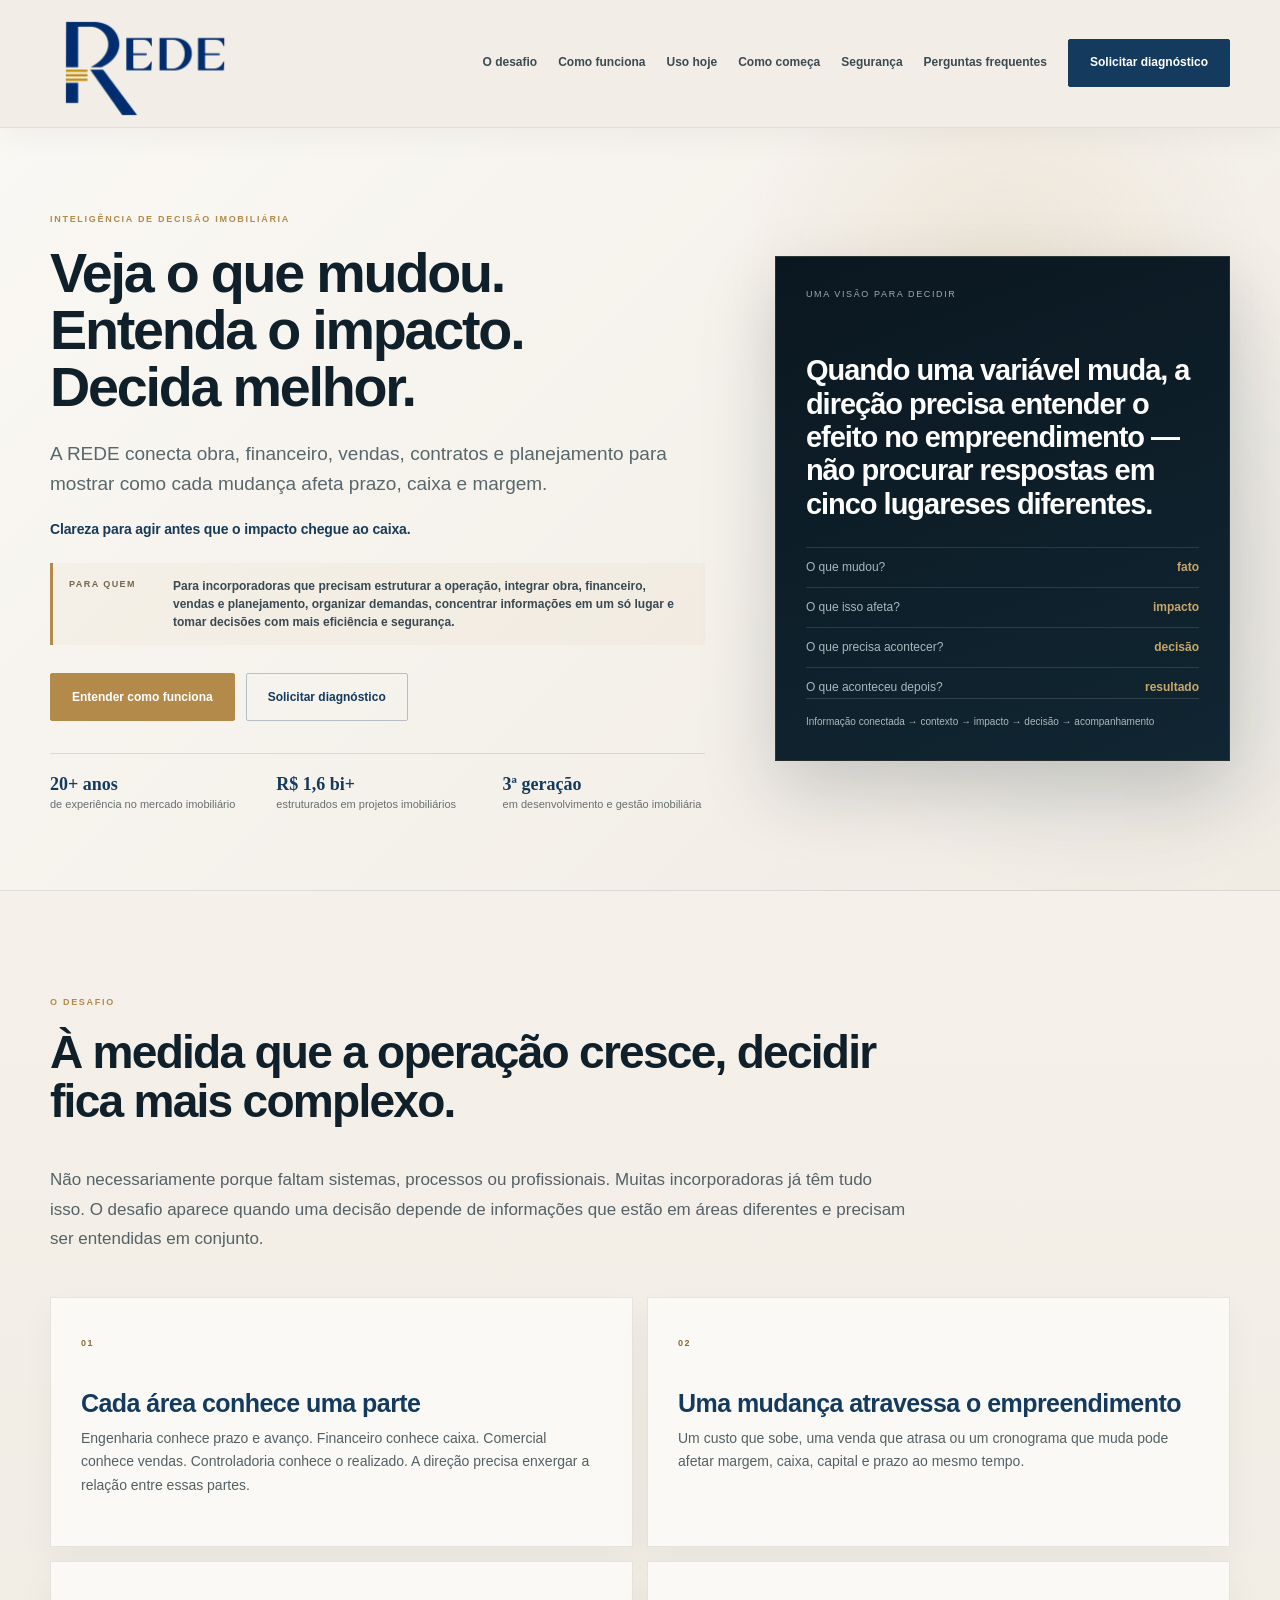
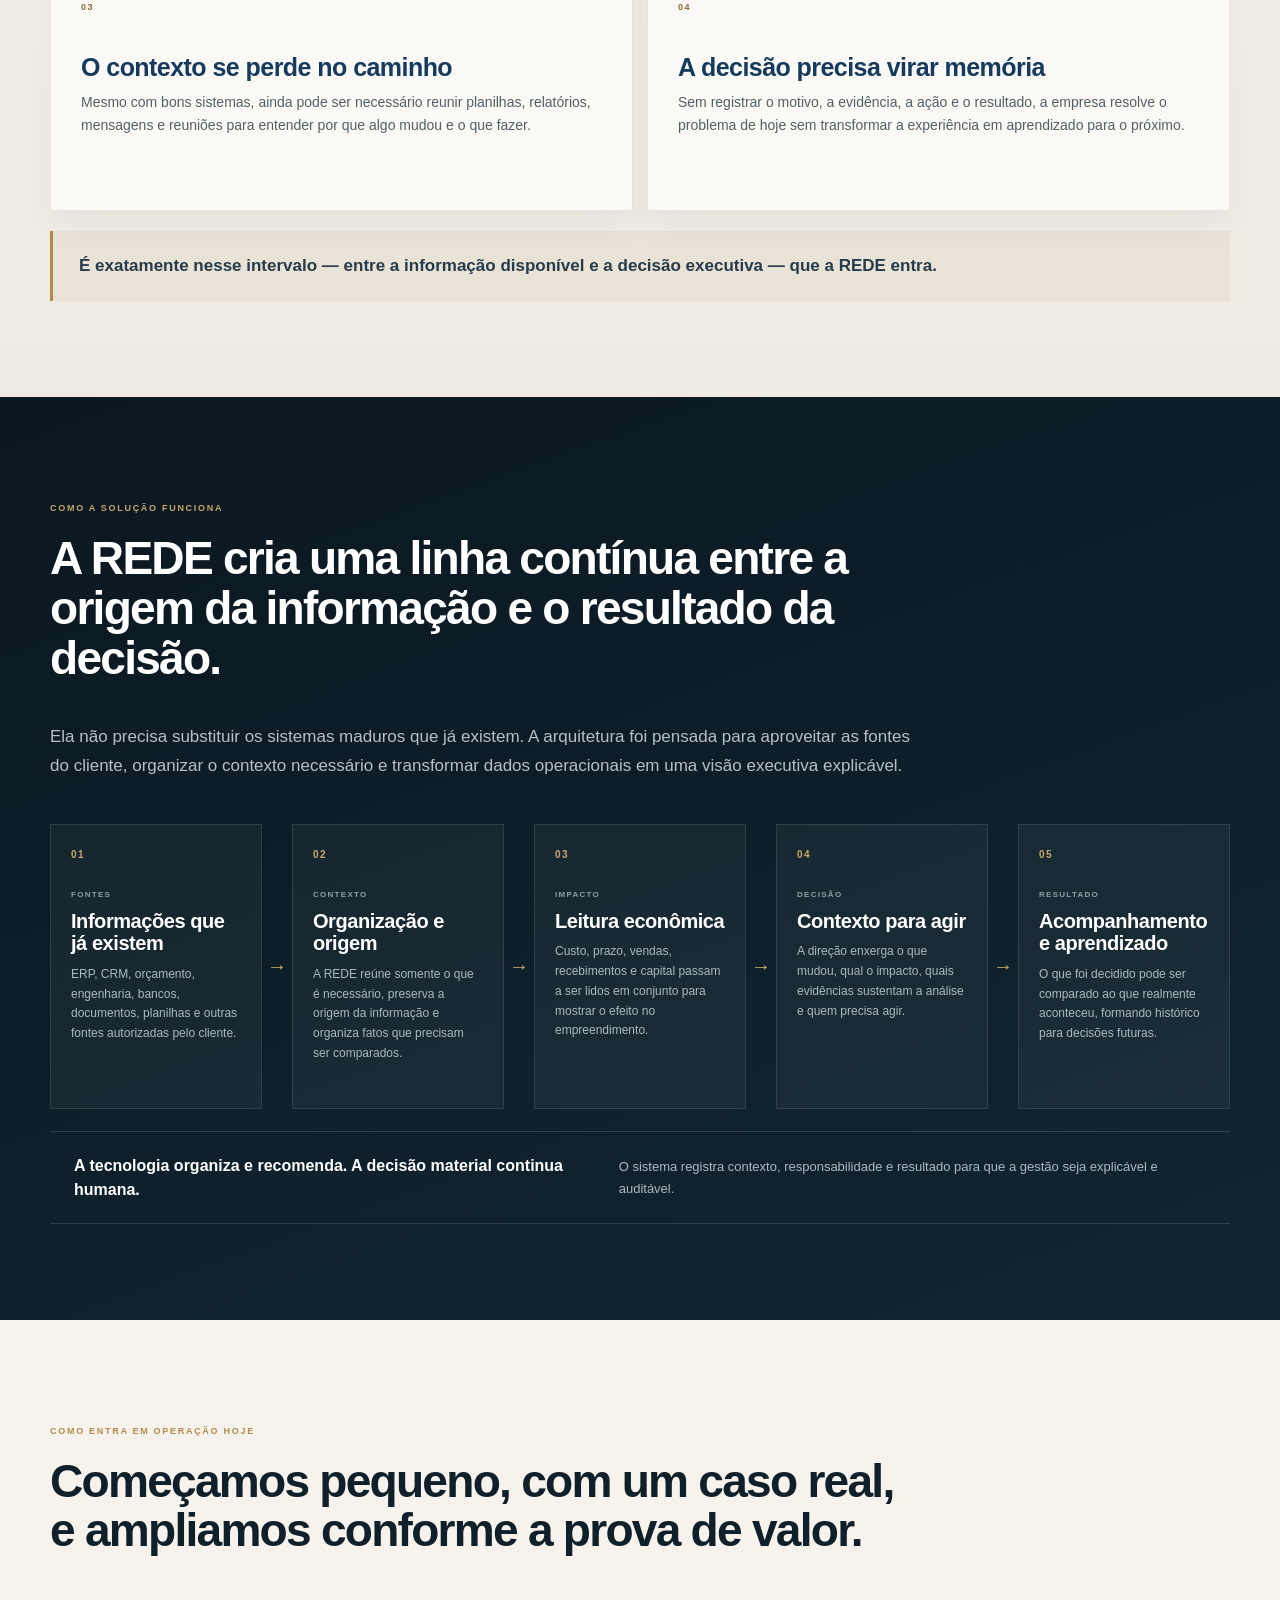
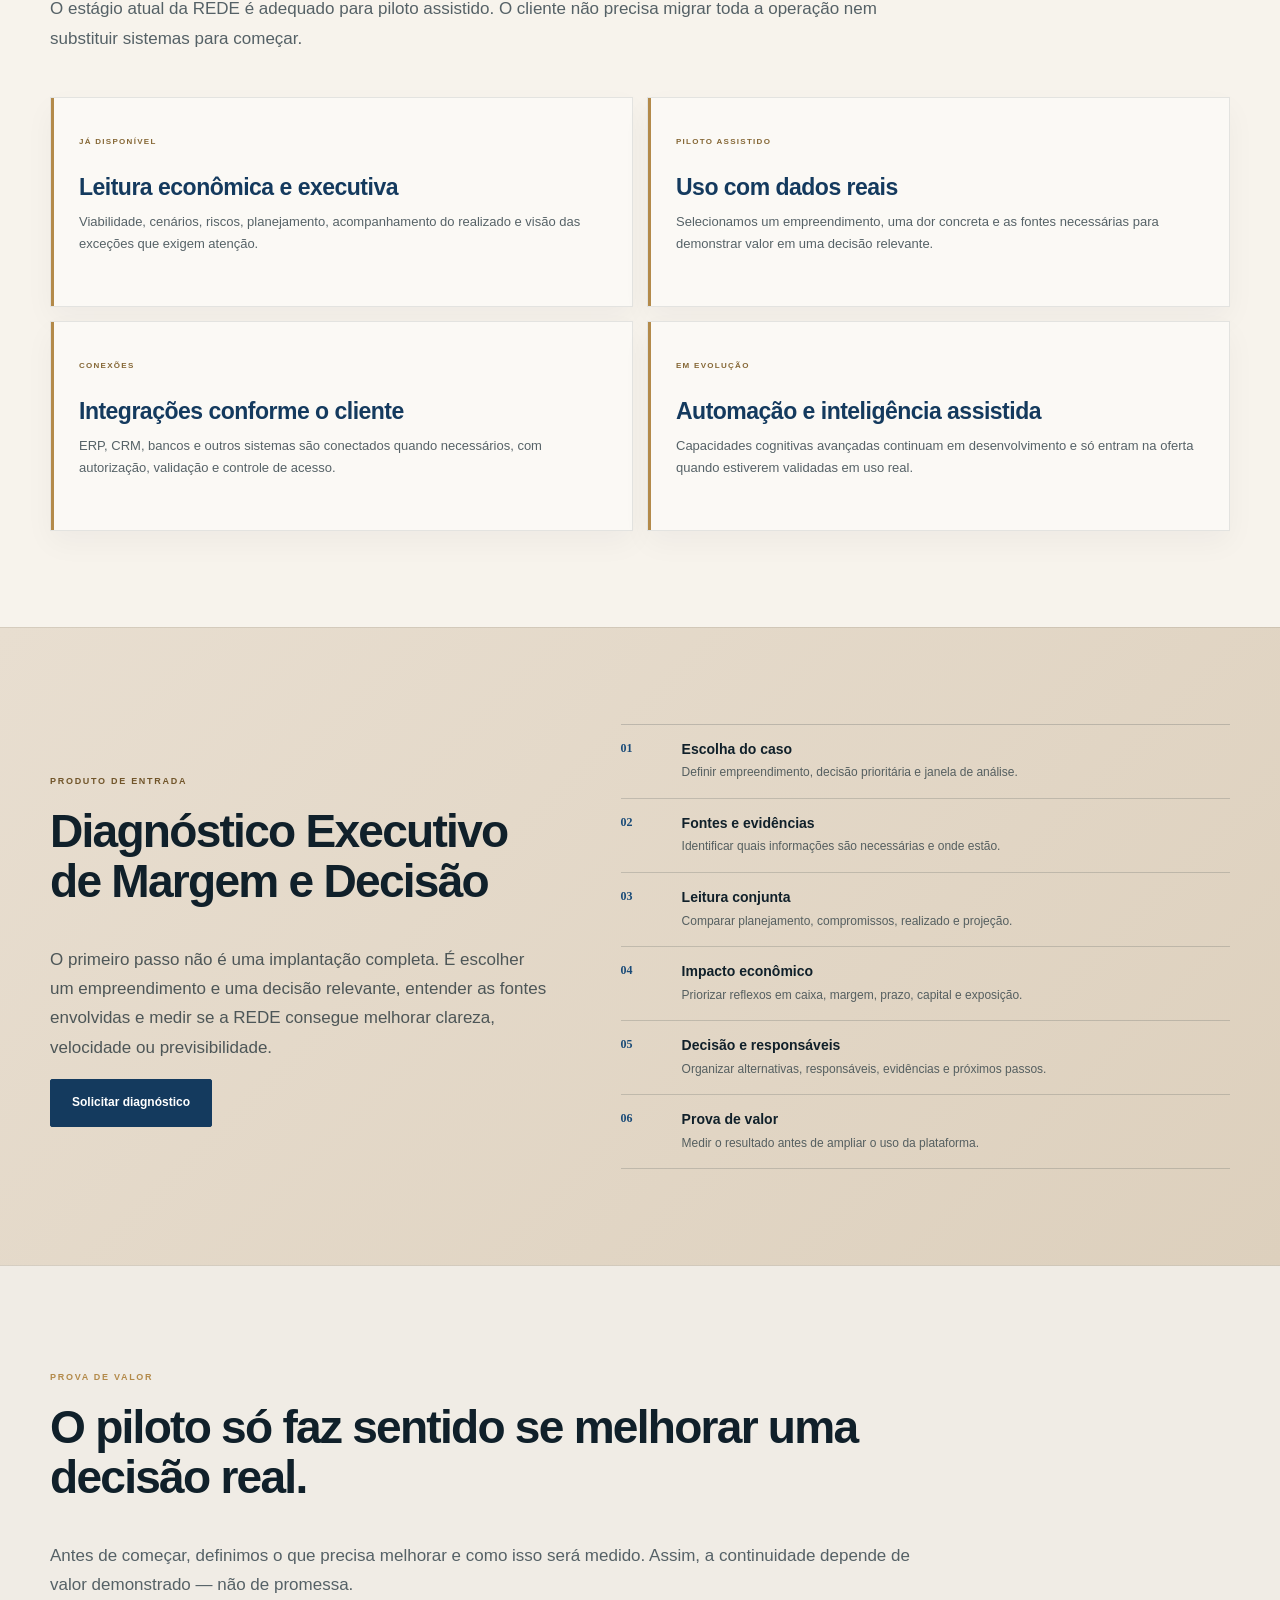
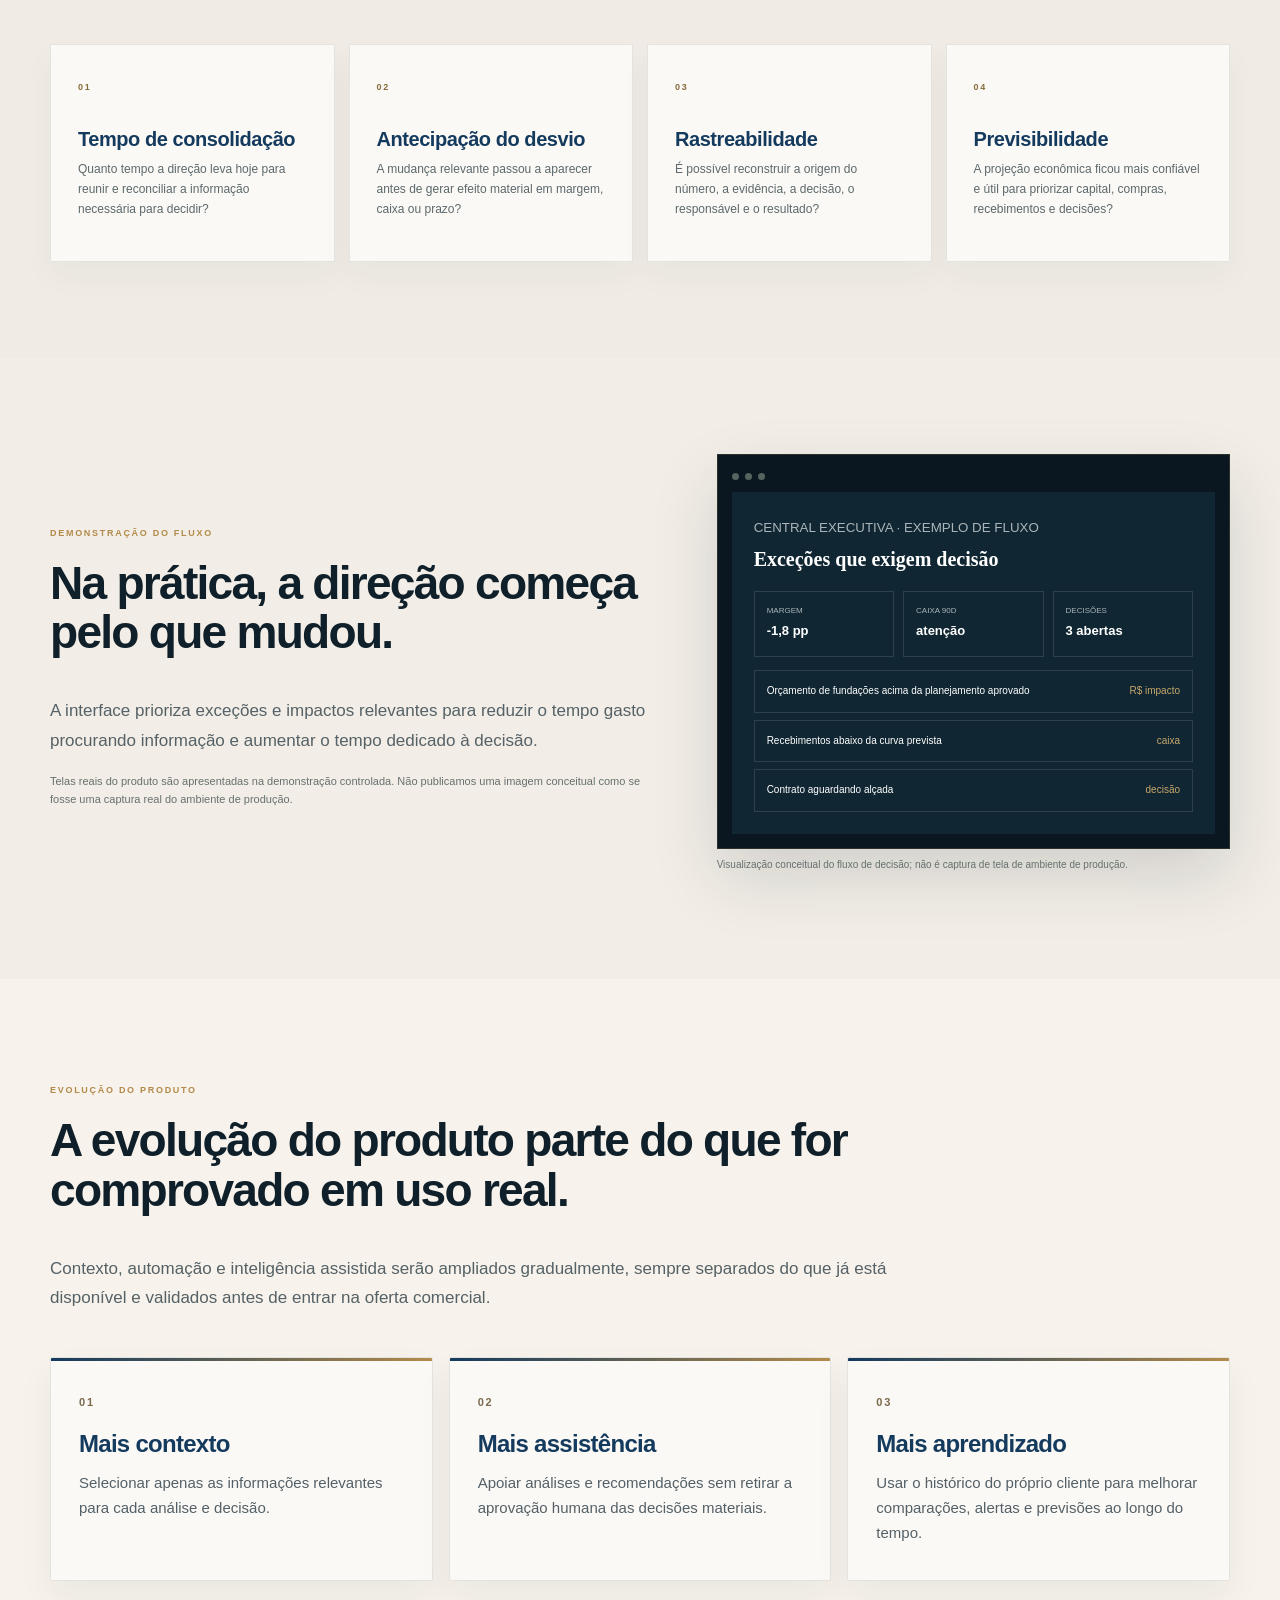
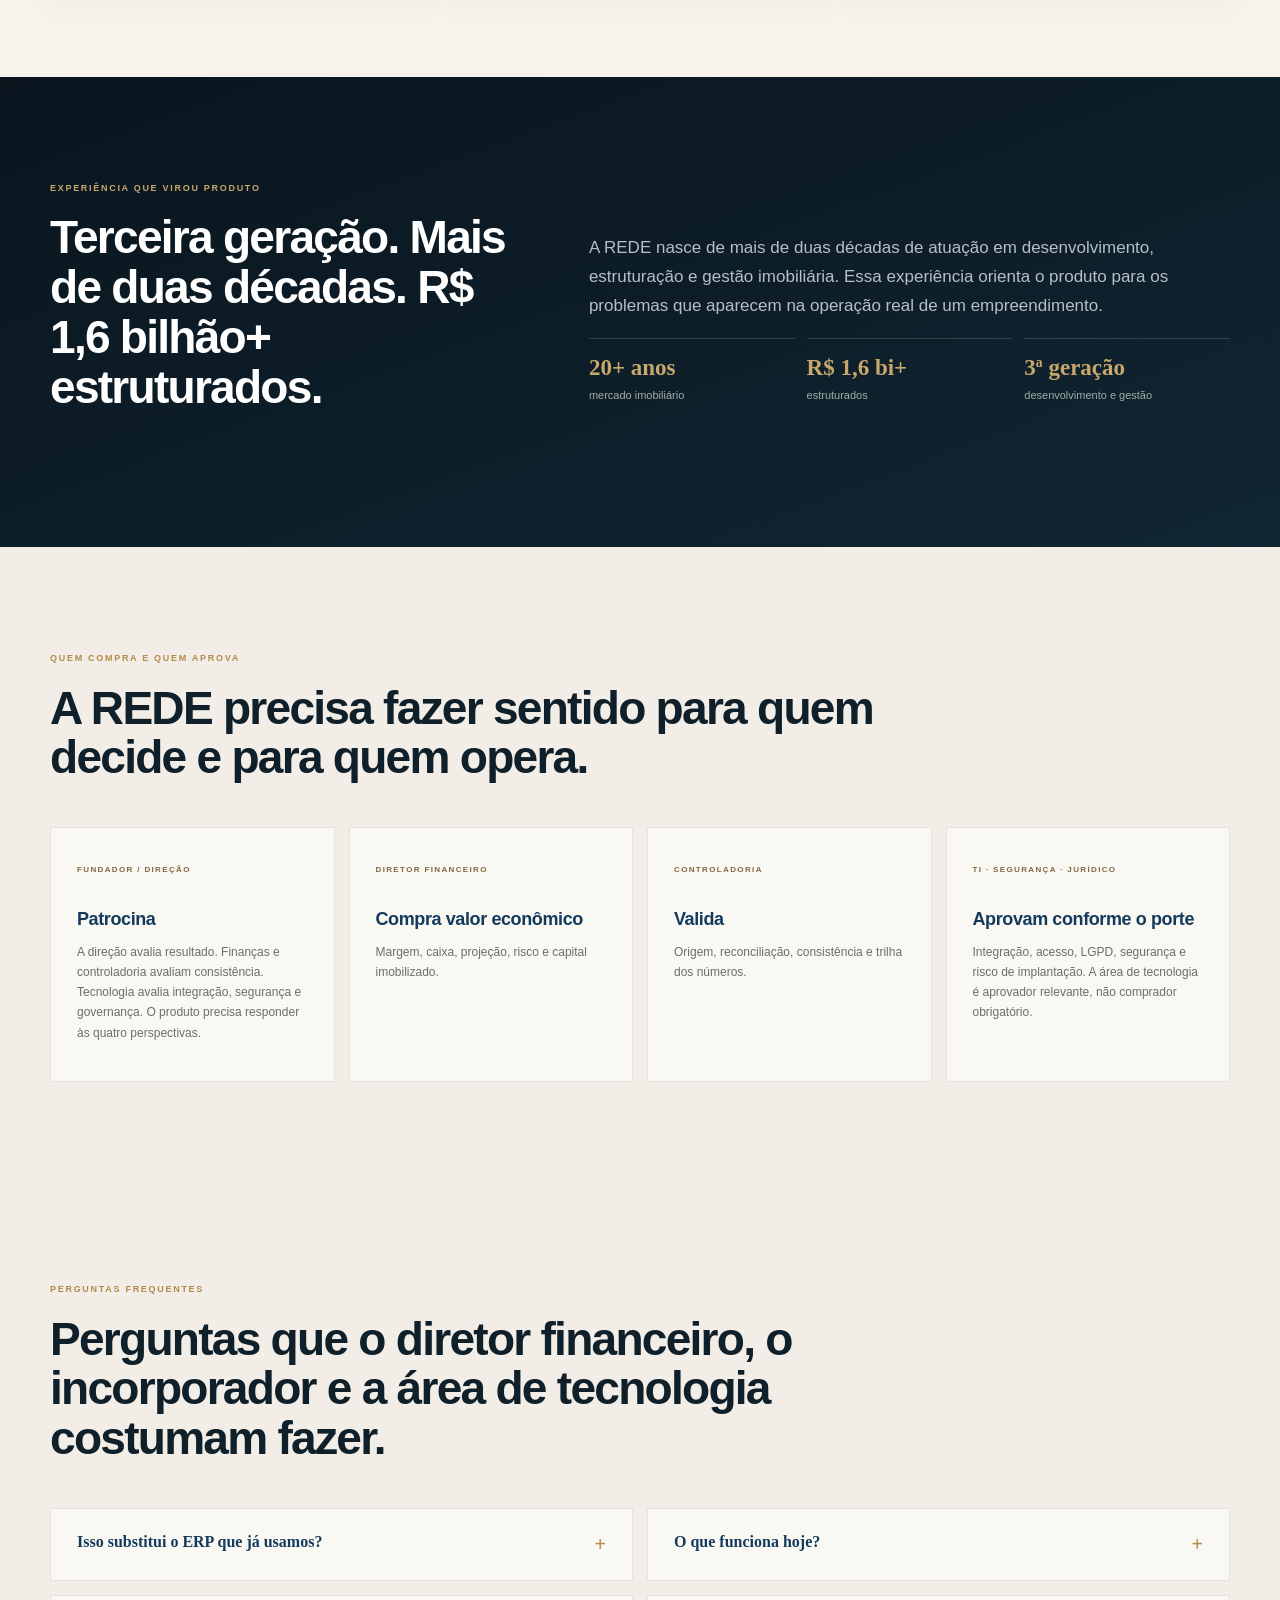
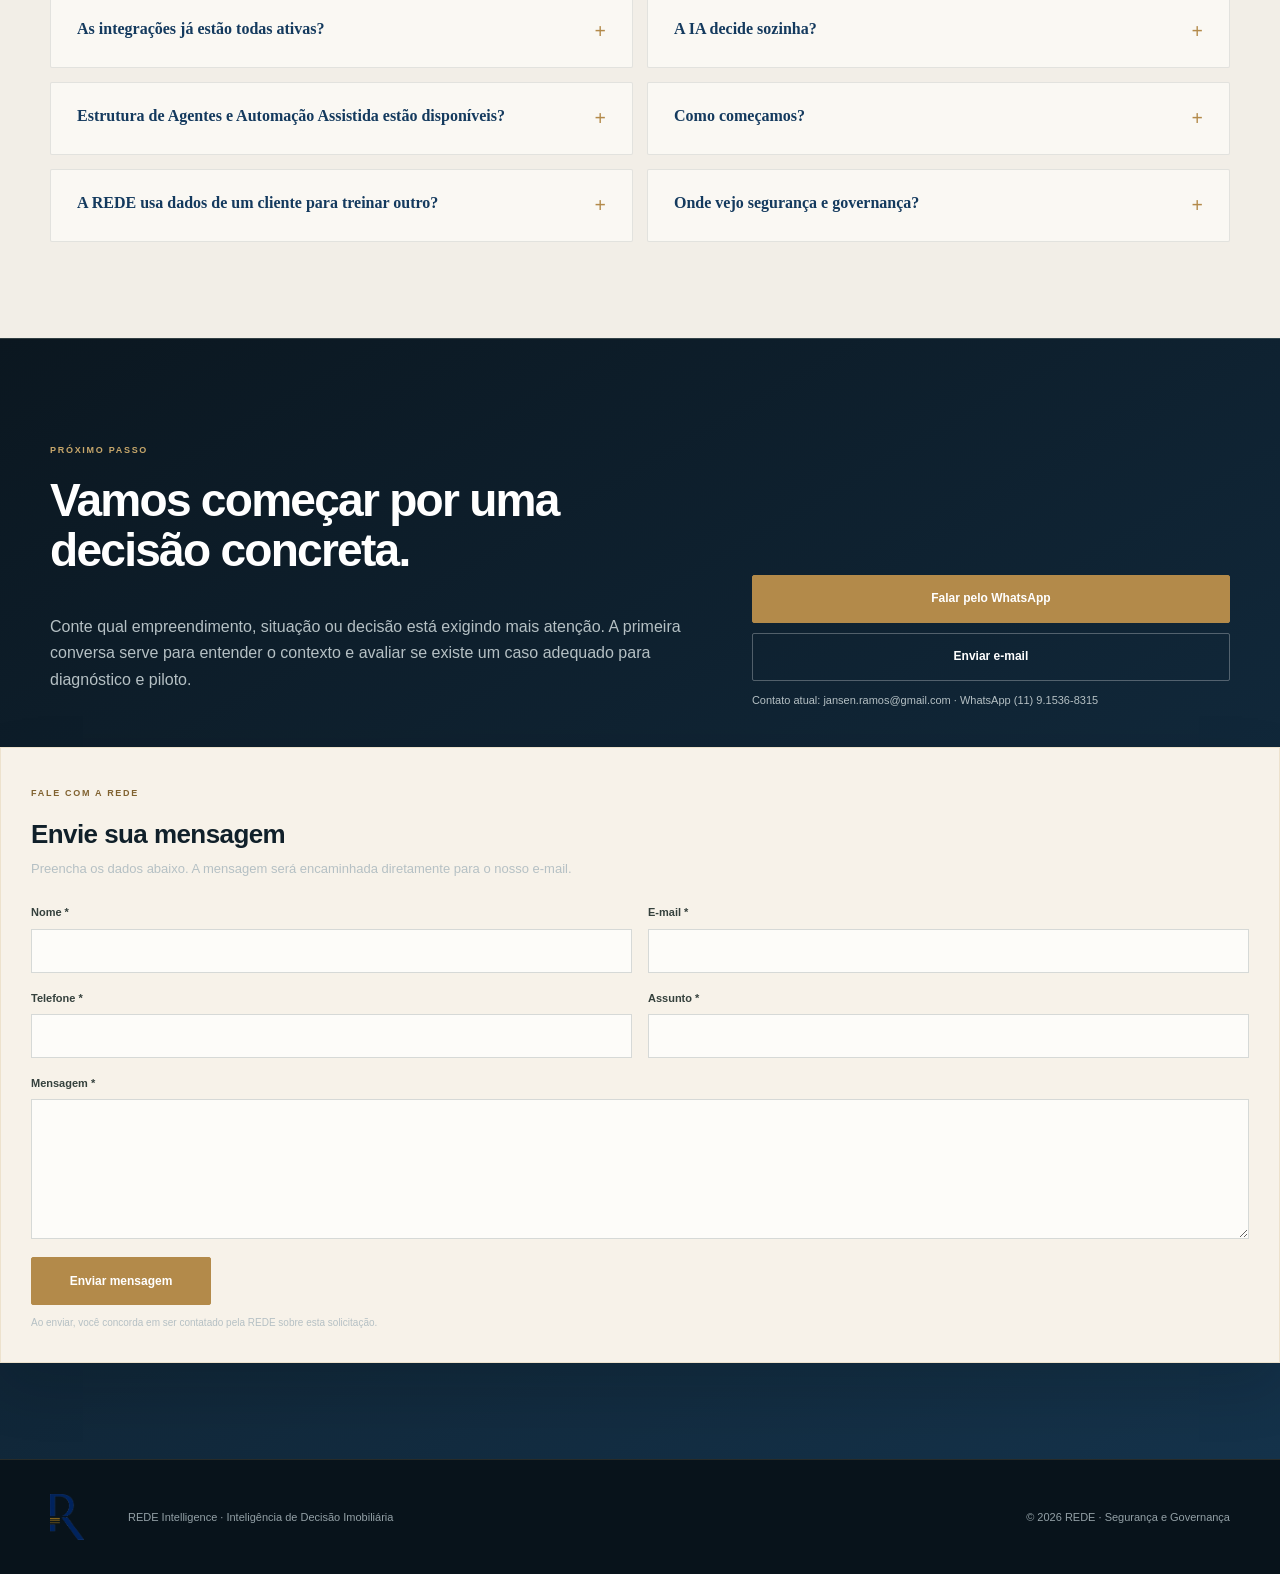
==== commit 9b8a804d: "Add files via upload" ====
--- a/index.html
+++ b/index.html
@@ -394,7 +394,7 @@
 <h1>Veja o que mudou. Entenda o impacto. Decida melhor.</h1>
 <p>A REDE conecta obra, financeiro, vendas, contratos e planejamento para mostrar como cada mudança afeta prazo, caixa e margem.</p>
 <div class="hero-signature">Clareza para agir antes que o impacto chegue ao caixa.</div>
-<div class="hero-icp"><span>PARA QUEM</span><strong>Para incorporadoras que precisam estruturar a operação, integrar obra, financeiro, vendas e planejamento, organizar demandas, concentrar informações em um só lugar e decidir com mais eficiência e segurança.</strong></div>
+<div class="hero-icp"><span>PARA QUEM</span><strong>Para incorporadoras que precisam estruturar a operação, integrar obra, financeiro, vendas e planejamento, organizar demandas, concentrar informações em um só lugar e tomar decisões com mais eficiência e segurança.</strong></div>
 <div class="hero-actions">
 <a class="btn btn-lime" href="#arquitetura">Entender como funciona</a>
 <a class="btn btn-ghost" href="#contato">Solicitar diagnóstico</a>
@@ -407,7 +407,7 @@
 </div>
 <aside class="hero-panel">
 <span class="tiny">UMA VISÃO PARA DECIDIR</span>
-<h3>Quando uma variável muda, a direção precisa entender o efeito no empreendimento — não procurar respostas em cinco lugares diferentes.</h3>
+<h3>Quando uma variável muda, a direção precisa entender o efeito no empreendimento — não procurar respostas em cinco lugareses diferentes.</h3>
 <div class="signal-list">
 <div class="signal"><span>O que mudou?</span><strong>fato</strong></div>
 <div class="signal"><span>O que isso afeta?</span><strong>impacto</strong></div>
@@ -513,8 +513,8 @@
 <div class="faq-item"><button>O que funciona hoje?<span>+</span></button><div class="faq-answer">O núcleo vertical, viabilidade, risco, planejamento aprovado, relação entre operação e resultado, histórico das decisões, planejado e realizado, REDE Dados e fluxos nativos operacionais estão implementados no ambiente atual. O uso com cliente é feito por piloto assistido e escopo controlado.</div></div>
 <div class="faq-item"><button>As integrações já estão todas ativas?<span>+</span></button><div class="faq-answer">Não. A arquitetura é independente de fornecedor. Uma integração só é tratada como REAL depois de credencial, autorização, teste controlado, registros técnicos, reconciliação, reversão e evidência no ambiente do cliente.</div></div>
 <div class="faq-item"><button>A IA decide sozinha?<span>+</span></button><div class="faq-answer">Não. O princípio é: IA recomenda; mecanismo calcula; humano aprova; sistema registra. Ações materiais exigem alçada e trilha de auditoria.</div></div>
-<div class="faq-item"><button>Estrutura de Agentes e Automação Assistida estão disponíveis?<span>+</span></button><div class="faq-answer">Não. A controle e governança de inteligência artificial está concluída; o seleção de contexto está em desenvolvimento; as demais capacidades cognitivas avançadas permanecem no plano de evolução e não são vendidas como disponíveis.</div></div>
-<div class="faq-item"><button>Como começamos?<span>+</span></button><div class="faq-answer">Pelo Diagnóstico Executivo de Margem e Decisão. Depois selecionamos uma dor mensurável para piloto assistido e, se houver prova de valor, avançamos para assinatura software por assinatura e expansão modular.</div></div>
+<div class="faq-item"><button>Estrutura de Agentes e Automação Assistida estão disponíveis?<span>+</span></button><div class="faq-answer">Não. O controle e a governança de inteligência artificial estão concluídos; a seleção de contexto está em desenvolvimento; as demais capacidades cognitivas avançadas permanecem no plano de evolução e não são vendidas como disponíveis.</div></div>
+<div class="faq-item"><button>Como começamos?<span>+</span></button><div class="faq-answer">Pelo Diagnóstico Executivo de Margem e Decisão. Depois selecionamos uma dor mensurável para um piloto assistido e, se houver prova de valor, avançamos para a assinatura do software e a expansão modular.</div></div>
 <div class="faq-item"><button>A REDE usa dados de um cliente para treinar outro?<span>+</span></button><div class="faq-answer">Não por padrão. Inteligência agregada entre clientes é visão futura e depende de anonimização adequada, autorização contratual, finalidade definida e governança LGPD.</div></div>
 <div class="faq-item"><button>Onde vejo segurança e governança?<span>+</span></button><div class="faq-answer">Na página de Segurança e Governança, que separa controles existentes, critérios de produção e responsabilidades sobre dados. <a class="security-link" href="seguranca.html">Abrir página →</a></div></div>
 </div></div></section>
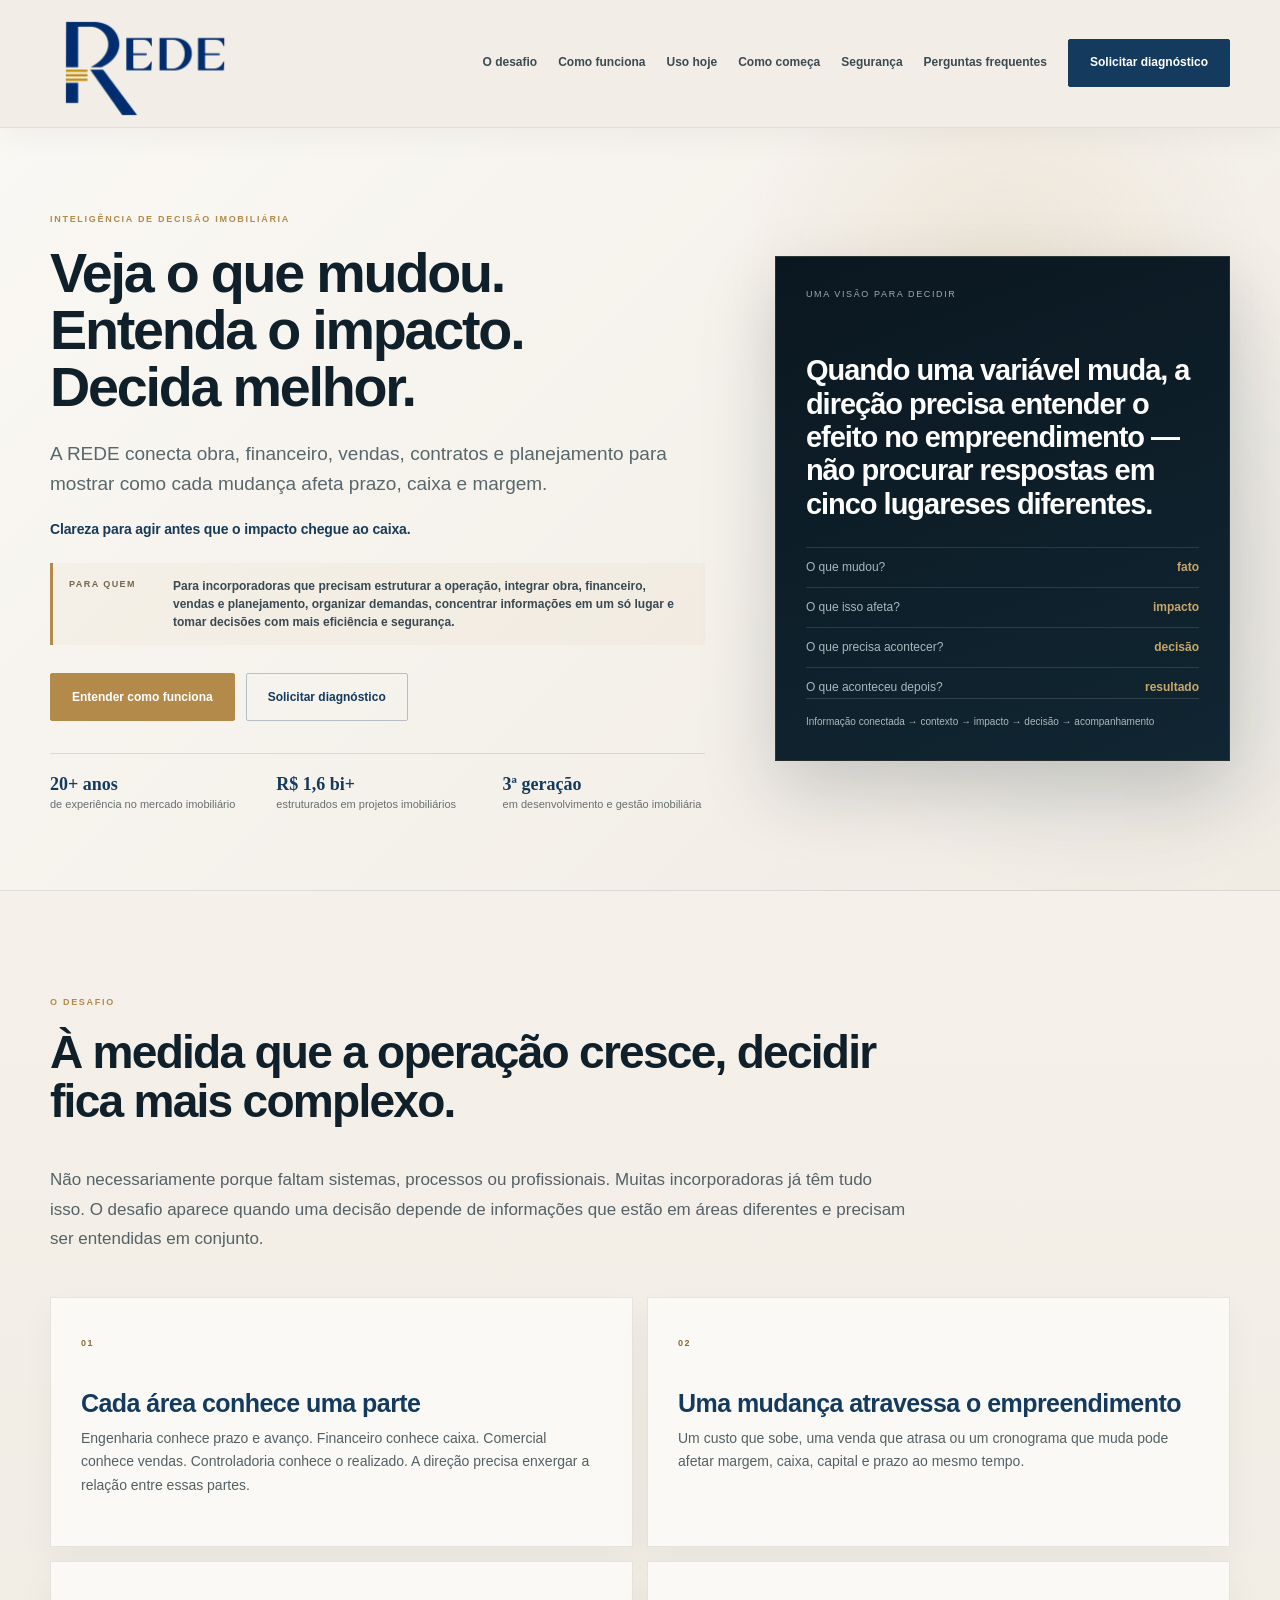
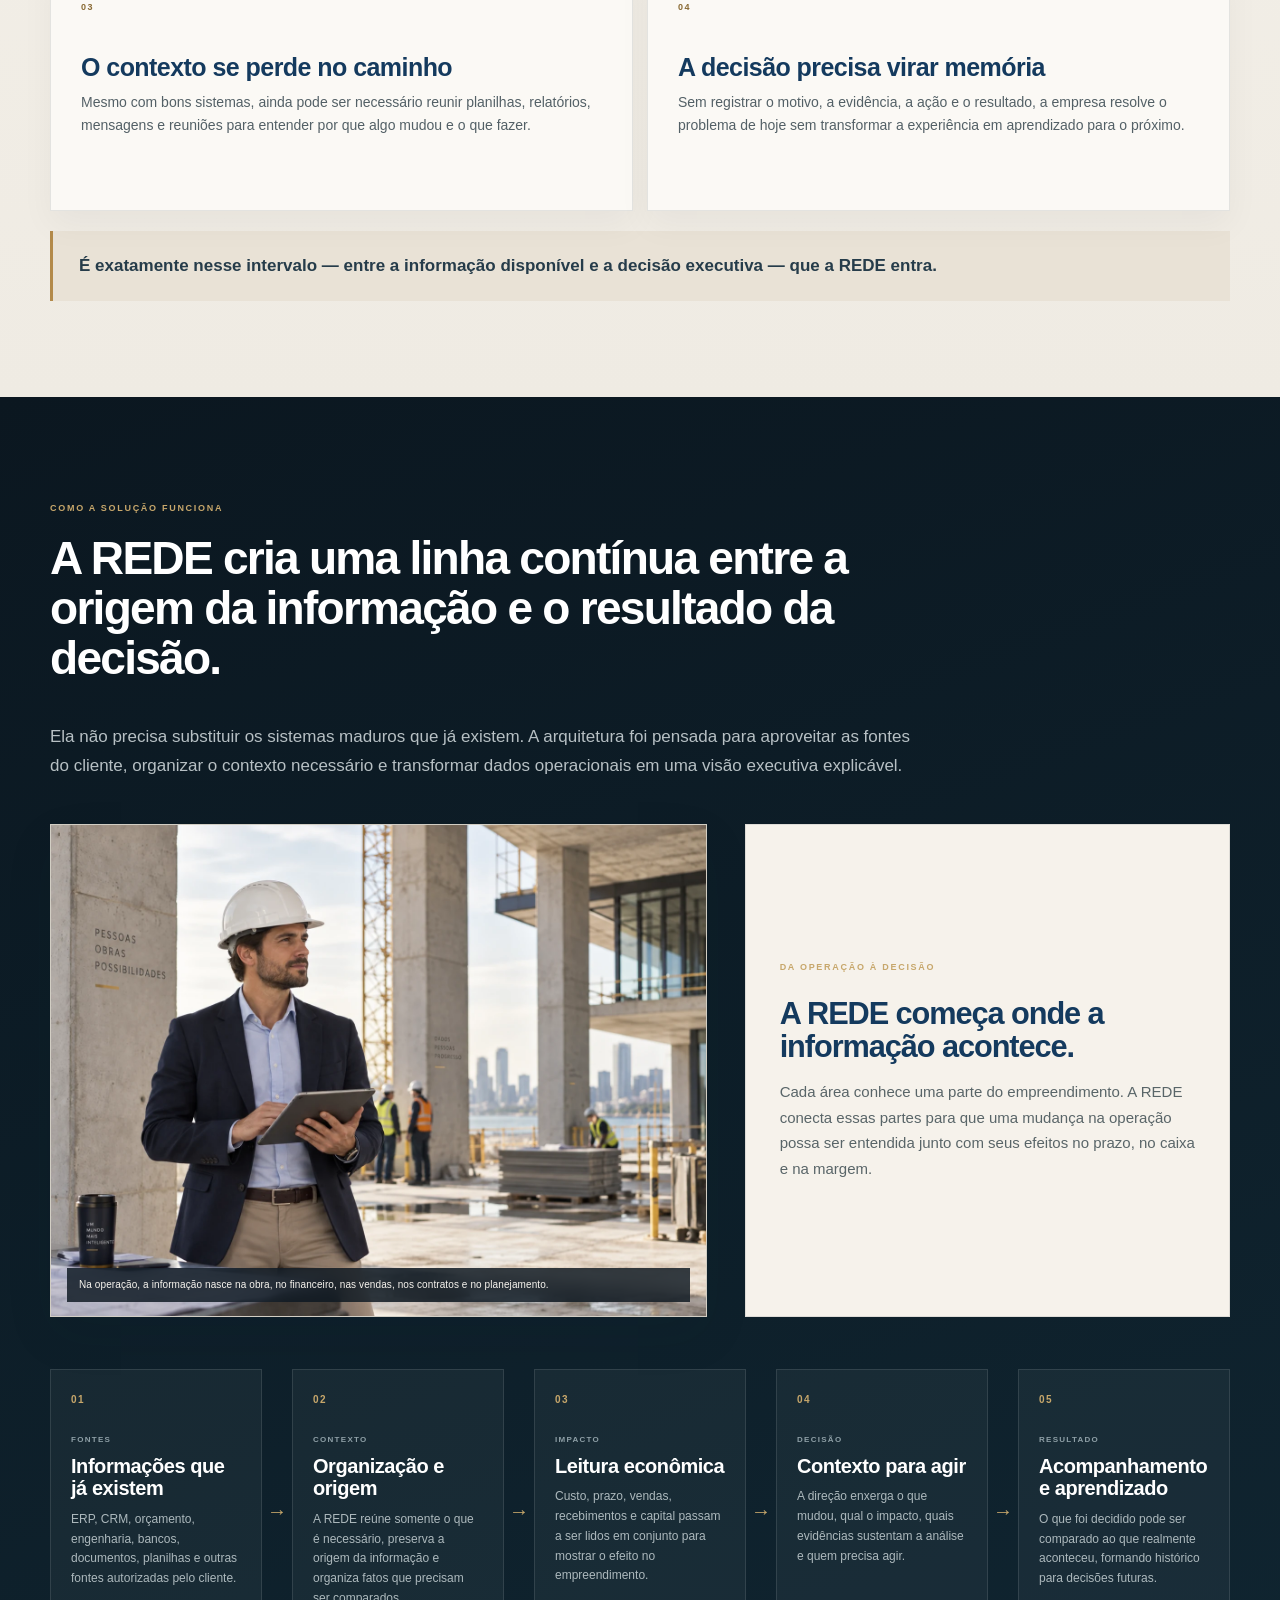
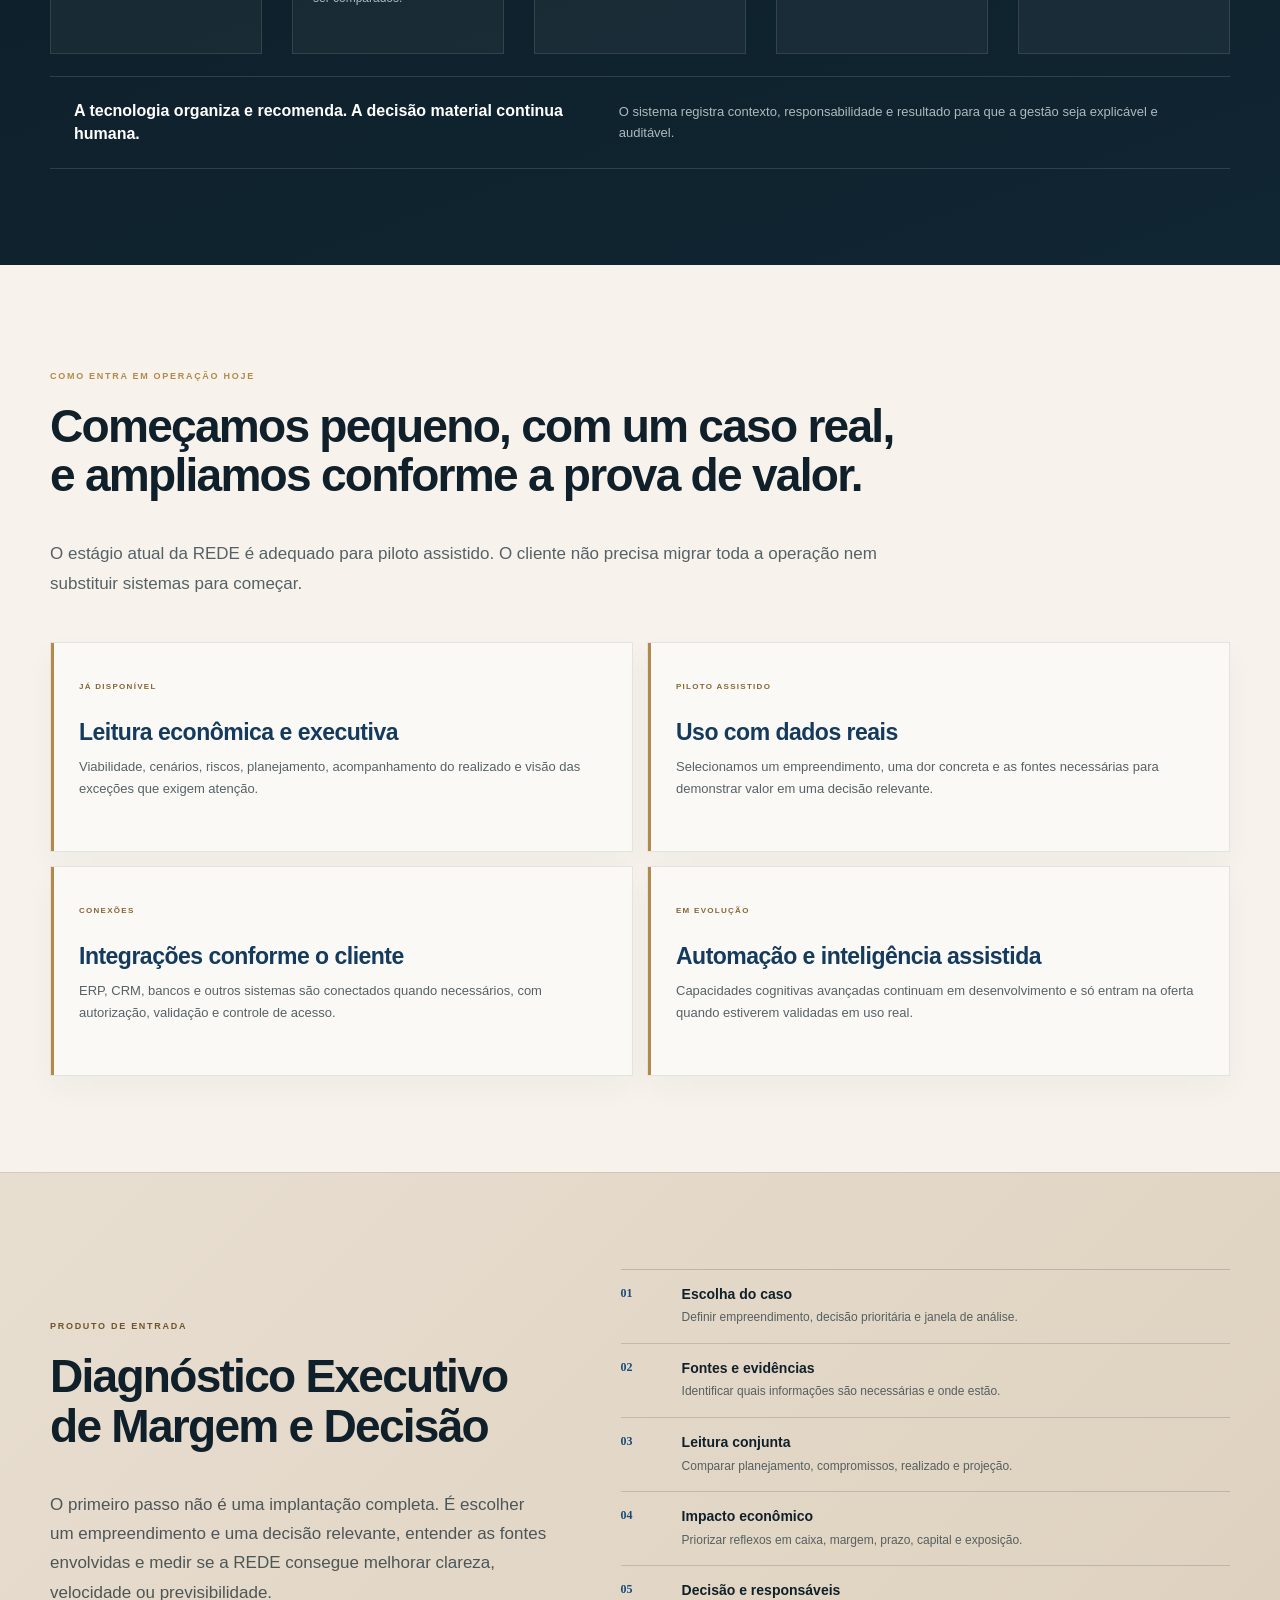
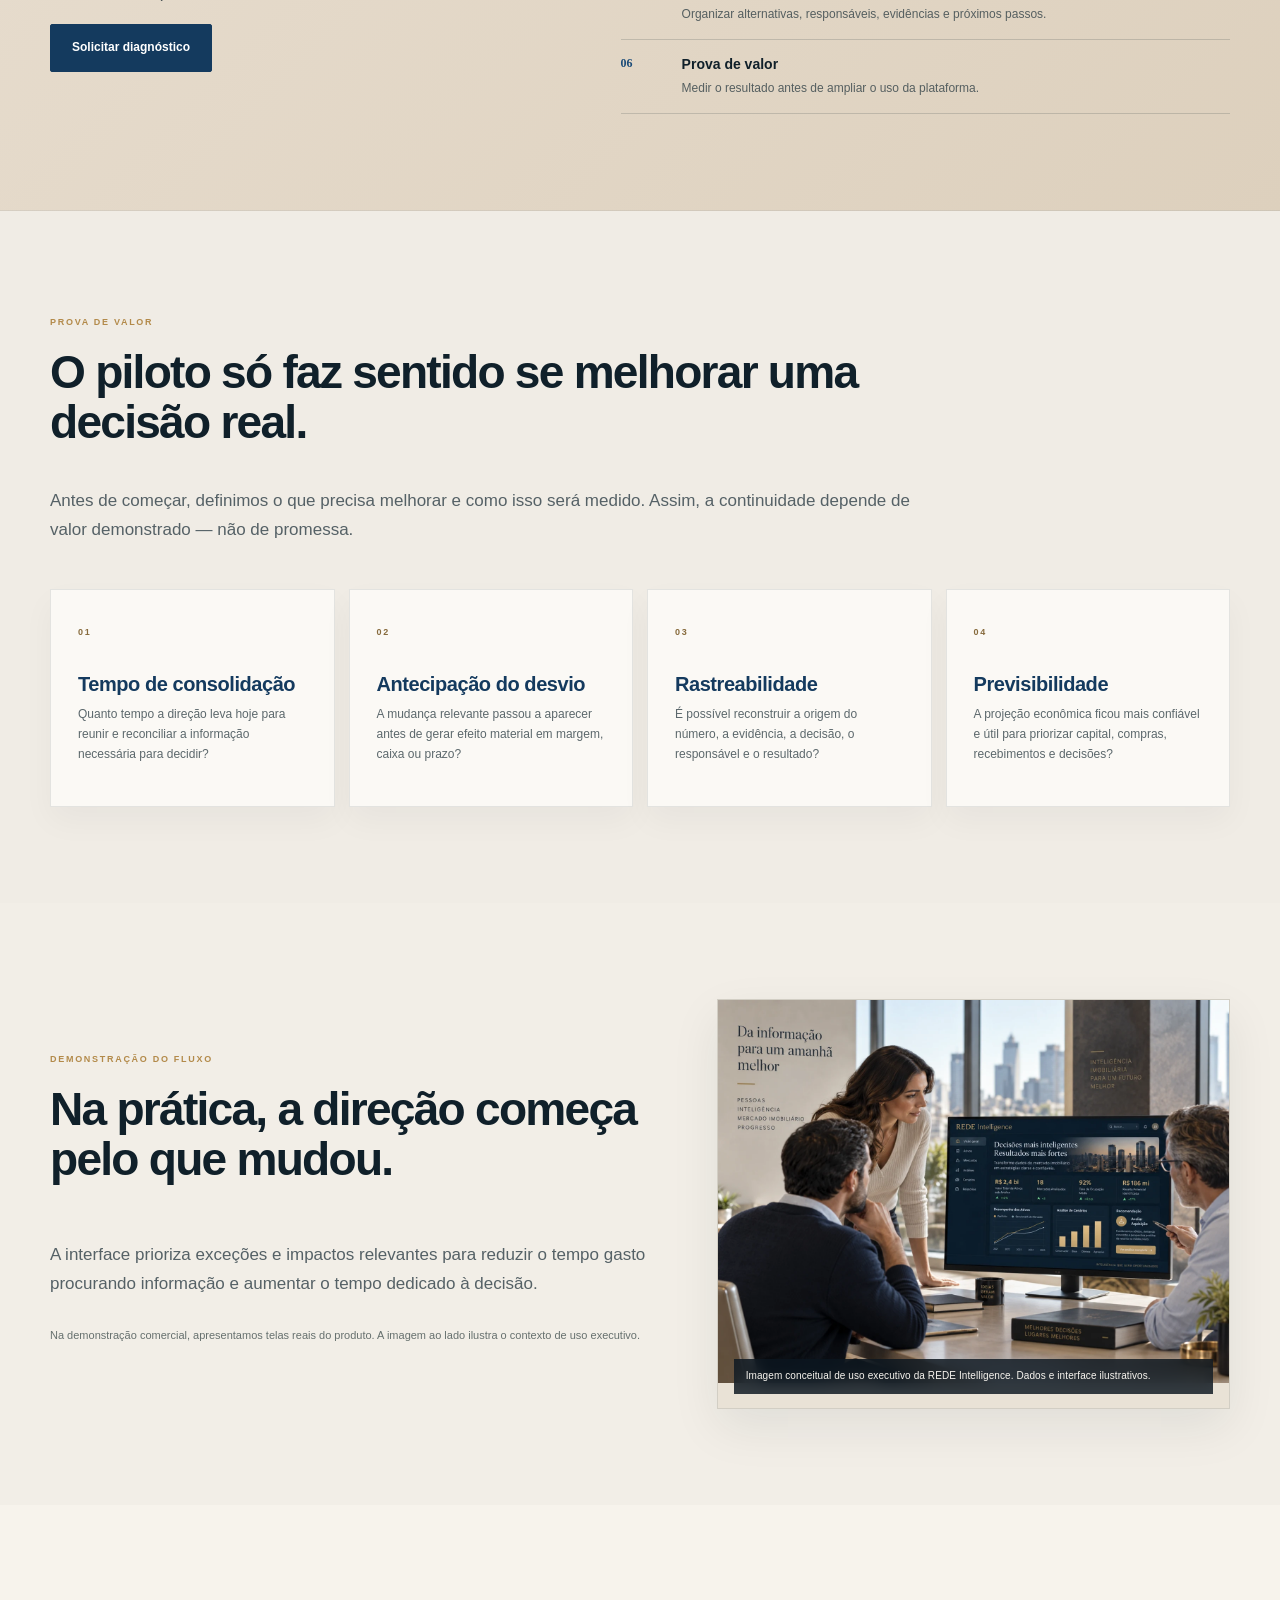
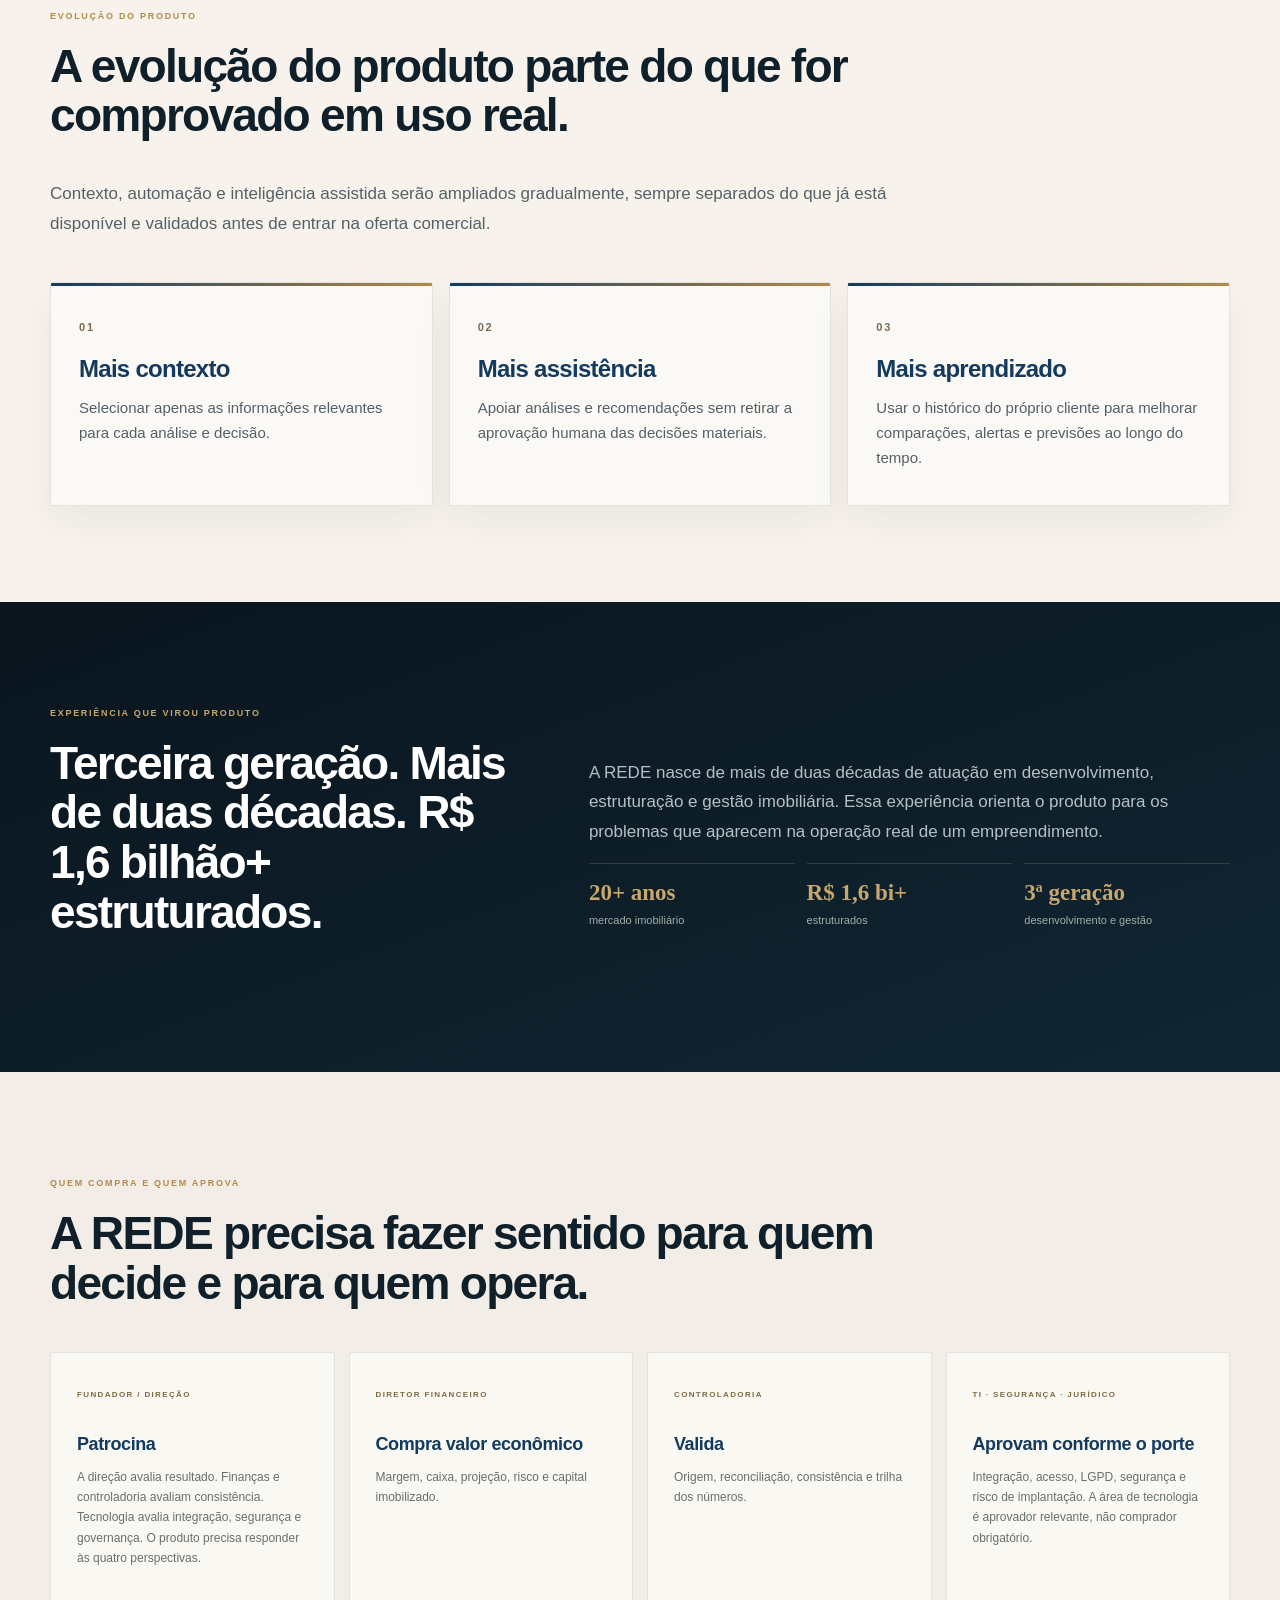
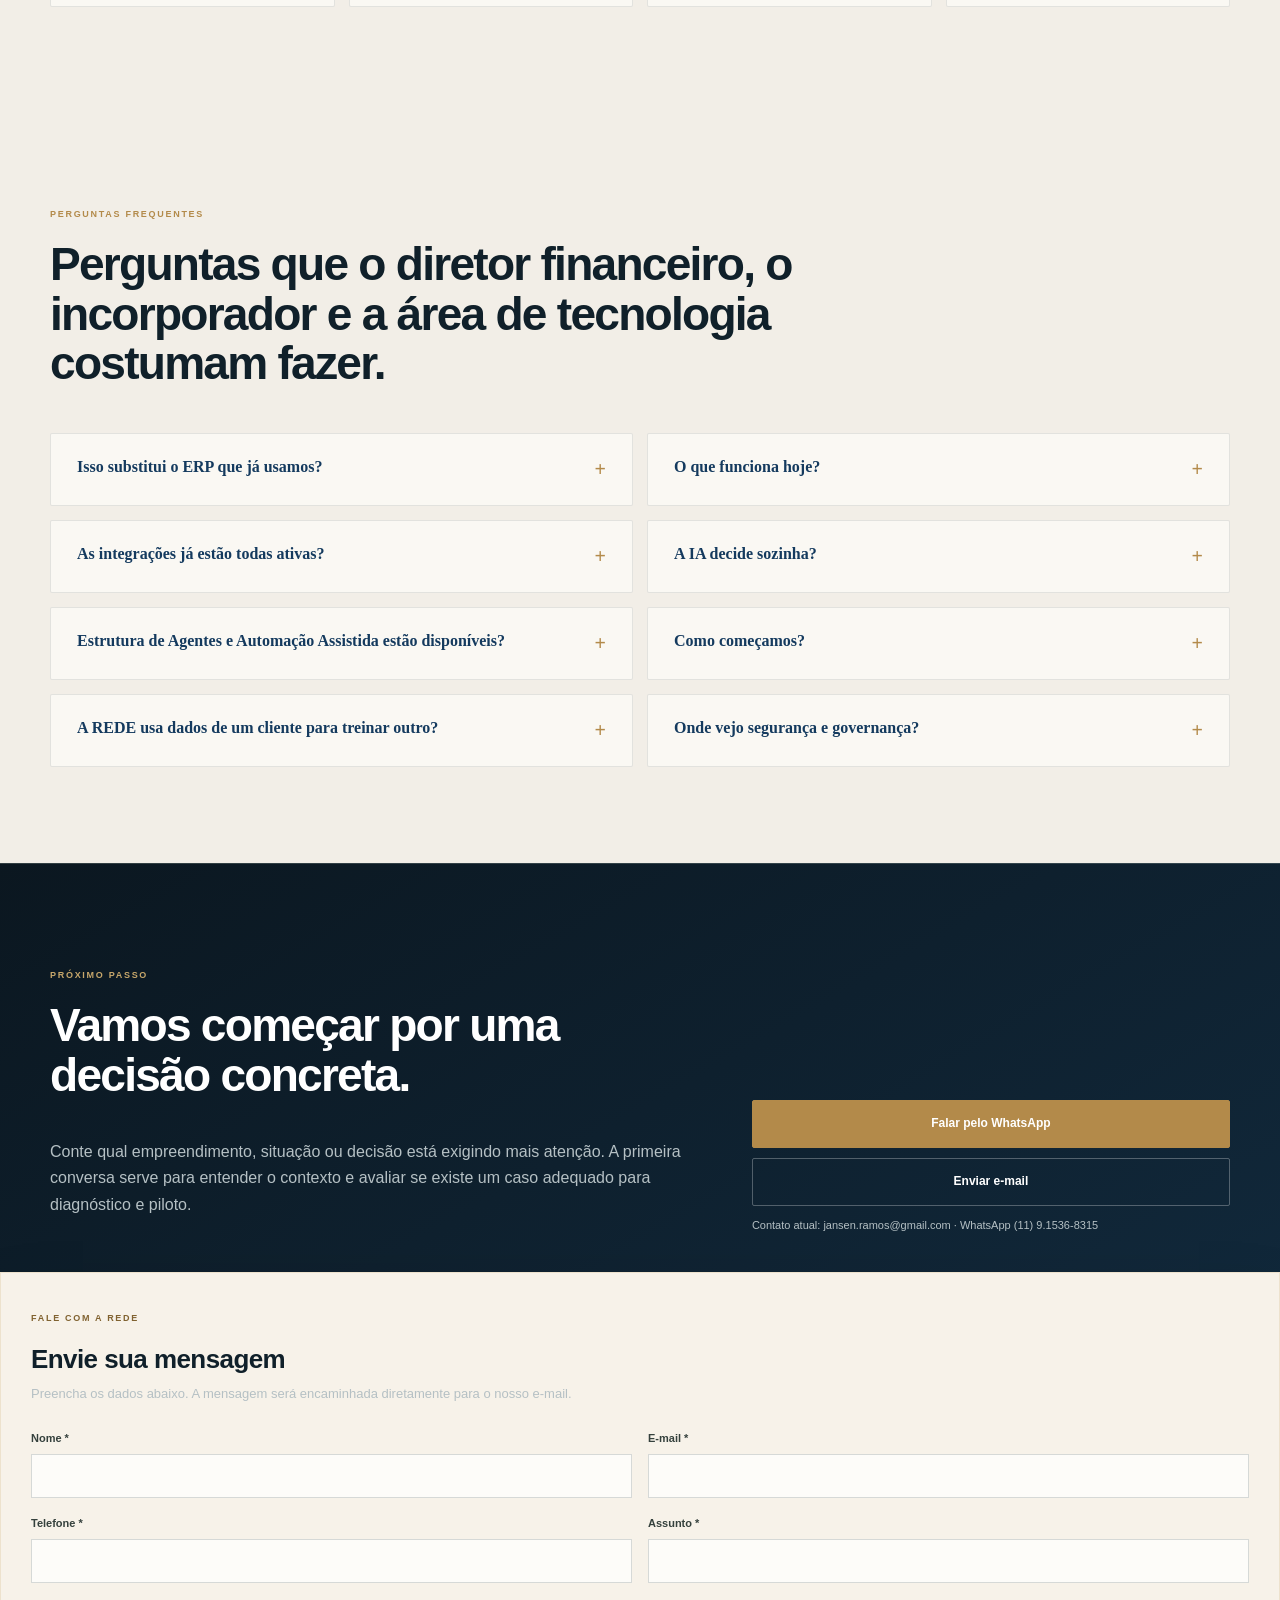
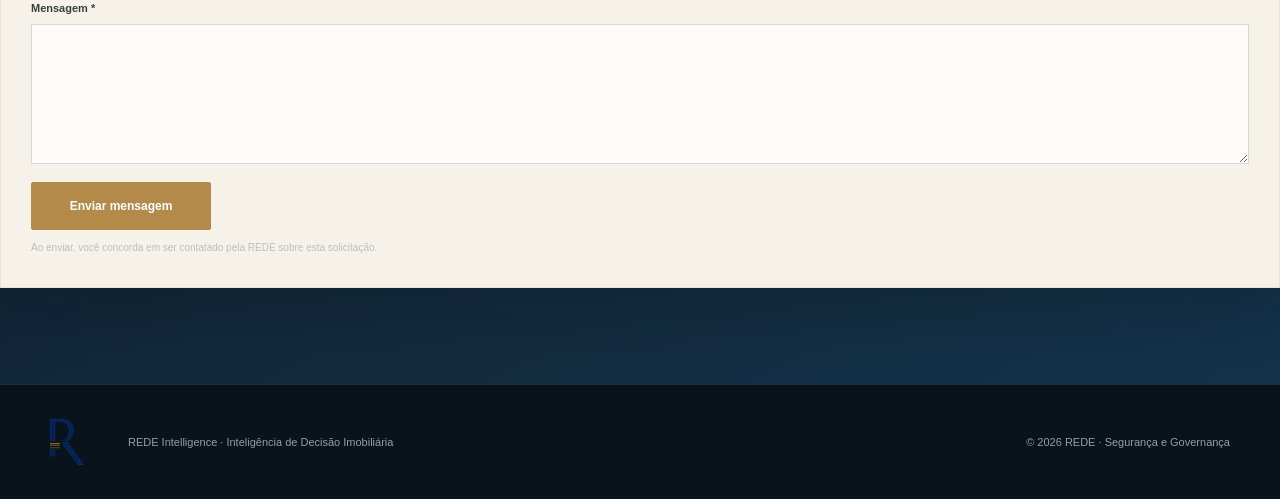
==== commit ae693a8f: "Add files via upload" ====
--- a/index.html
+++ b/index.html
@@ -372,6 +372,33 @@
   }
 }
 
+
+/* V9.8.9 — narrativa visual: da operação à decisão */
+.story-visual{display:grid;grid-template-columns:1.15fr .85fr;gap:38px;align-items:stretch;margin:38px 0 52px}
+.story-image-wrap,.executive-image-wrap{margin:0;position:relative;overflow:hidden;background:#e9e2d6;border:1px solid rgba(16,32,42,.10);box-shadow:0 18px 46px rgba(16,32,42,.08)}
+.story-image-wrap img,.executive-image-wrap img{display:block;width:100%;height:100%;object-fit:cover}
+.story-image-wrap{min-height:420px}
+.story-image-wrap figcaption,.executive-image-wrap figcaption{position:absolute;left:16px;right:16px;bottom:14px;padding:10px 12px;background:rgba(11,23,32,.82);color:#f8f5ef;font-size:10px;line-height:1.45;letter-spacing:.01em;backdrop-filter:blur(8px)}
+.story-copy{background:#f6f2eb;border:1px solid rgba(16,32,42,.10);padding:34px;display:flex;flex-direction:column;justify-content:center}
+.story-copy h3{font:700 clamp(26px,2.4vw,36px)/1.08 Manrope,Inter,Arial,sans-serif;letter-spacing:-.035em;color:var(--navy);margin:4px 0 16px}
+.story-copy p{font-size:15px;line-height:1.72;color:#596568;margin:0}
+.executive-image-wrap{min-height:410px}
+.executive-image-wrap img{aspect-ratio:4/3}
+.demo-wrap{align-items:stretch}
+.demo-wrap>div:first-child{display:flex;flex-direction:column;justify-content:center}
+@media(max-width:980px){
+  .story-visual{grid-template-columns:1fr;gap:18px;margin:30px 0 42px}
+  .story-image-wrap{min-height:0}
+  .story-image-wrap img,.executive-image-wrap img{height:auto;aspect-ratio:4/3}
+  .story-copy{padding:26px}
+}
+@media(max-width:640px){
+  .story-visual{margin:24px 0 34px}
+  .story-copy{padding:22px}
+  .story-copy h3{font-size:26px}
+  .story-image-wrap figcaption,.executive-image-wrap figcaption{position:static;background:#10202a;color:#f8f5ef}
+  .executive-image-wrap{min-height:0}
+}
 </style>
 <link href="rede-logo-monograma-transparente.png?v=3" rel="icon" type="image/png"/>
 <link href="rede-logo-monograma-transparente.png?v=3" rel="shortcut icon" type="image/png"/>
@@ -438,6 +465,16 @@
 <span class="eyebrow">COMO A SOLUÇÃO FUNCIONA</span>
 <h2>A REDE cria uma linha contínua entre a origem da informação e o resultado da decisão.</h2>
 <p>Ela não precisa substituir os sistemas maduros que já existem. A arquitetura foi pensada para aproveitar as fontes do cliente, organizar o contexto necessário e transformar dados operacionais em uma visão executiva explicável.</p>
+</div><div class="story-visual story-visual-operation">
+<figure class="story-image-wrap">
+<img alt="Engenheiro acompanhando uma obra com tablet" decoding="async" loading="lazy" src="rede-obra-operacao.webp"/>
+<figcaption>Na operação, a informação nasce na obra, no financeiro, nas vendas, nos contratos e no planejamento.</figcaption>
+</figure>
+<div class="story-copy">
+<span class="eyebrow">DA OPERAÇÃO À DECISÃO</span>
+<h3>A REDE começa onde a informação acontece.</h3>
+<p>Cada área conhece uma parte do empreendimento. A REDE conecta essas partes para que uma mudança na operação possa ser entendida junto com seus efeitos no prazo, no caixa e na margem.</p>
+</div>
 </div>
 <div class="architecture-flow">
 <article class="architecture-step"><span>01</span><div><small>FONTES</small><h3>Informações que já existem</h3><p>ERP, CRM, orçamento, engenharia, bancos, documentos, planilhas e outras fontes autorizadas pelo cliente.</p></div></article>
@@ -470,12 +507,6 @@
 </div>
 </div>
 </section><section class="section entry" id="diagnostico"><div class="container entry-grid"><div><span class="eyebrow">PRODUTO DE ENTRADA</span><h2>Diagnóstico Executivo de Margem e Decisão</h2><p class="lead" style="color:#4f5b60">O primeiro passo não é uma implantação completa. É escolher um empreendimento e uma decisão relevante, entender as fontes envolvidas e medir se a REDE consegue melhorar clareza, velocidade ou previsibilidade.</p><a class="btn" href="#contato">Solicitar diagnóstico</a></div><div class="diag-steps"><div><b>01</b><div class="diag-copy"><strong>Escolha do caso</strong><p>Definir empreendimento, decisão prioritária e janela de análise.</p></div></div><div><b>02</b><div class="diag-copy"><strong>Fontes e evidências</strong><p>Identificar quais informações são necessárias e onde estão.</p></div></div><div><b>03</b><div class="diag-copy"><strong>Leitura conjunta</strong><p>Comparar planejamento, compromissos, realizado e projeção.</p></div></div><div><b>04</b><div class="diag-copy"><strong>Impacto econômico</strong><p>Priorizar reflexos em caixa, margem, prazo, capital e exposição.</p></div></div><div><b>05</b><div class="diag-copy"><strong>Decisão e responsáveis</strong><p>Organizar alternativas, responsáveis, evidências e próximos passos.</p></div></div><div><b>06</b><div class="diag-copy"><strong>Prova de valor</strong><p>Medir o resultado antes de ampliar o uso da plataforma.</p></div></div></div></div></section>
-
-
-
-
-
-
 <section class="section pilot-value">
 <div class="container">
 <div class="section-head">
@@ -491,7 +522,10 @@
 </div>
 </div>
 </section>
-<section class="section"><div class="container demo-wrap"><div><span class="eyebrow">DEMONSTRAÇÃO DO FLUXO</span><h2>Na prática, a direção começa pelo que mudou.</h2><p class="lead">A interface prioriza exceções e impactos relevantes para reduzir o tempo gasto procurando informação e aumentar o tempo dedicado à decisão.</p><p class="note">Telas reais do produto são apresentadas na demonstração controlada. Não publicamos uma imagem conceitual como se fosse uma captura real do ambiente de produção.</p></div><div><div class="demo-frame"><div class="demo-bar"><span class="dot"></span><span class="dot"></span><span class="dot"></span></div><div class="demo-screen"><small>CENTRAL EXECUTIVA · EXEMPLO DE FLUXO</small><div class="demo-title">Exceções que exigem decisão</div><div class="demo-kpis"><div><span>MARGEM</span><strong>-1,8 pp</strong></div><div><span>CAIXA 90D</span><strong>atenção</strong></div><div><span>DECISÕES</span><strong>3 abertas</strong></div></div><div class="demo-exceptions"><div><span>Orçamento de fundações acima da planejamento aprovado</span><em>R$ impacto</em></div><div><span>Recebimentos abaixo da curva prevista</span><em>caixa</em></div><div><span>Contrato aguardando alçada</span><em>decisão</em></div></div></div></div><p class="demo-note">Visualização conceitual do fluxo de decisão; não é captura de tela de ambiente de produção.</p></div></div></section>
+<section class="section"><div class="container demo-wrap"><div><span class="eyebrow">DEMONSTRAÇÃO DO FLUXO</span><h2>Na prática, a direção começa pelo que mudou.</h2><p class="lead">A interface prioriza exceções e impactos relevantes para reduzir o tempo gasto procurando informação e aumentar o tempo dedicado à decisão.</p><p class="note">Na demonstração comercial, apresentamos telas reais do produto. A imagem ao lado ilustra o contexto de uso executivo.</p></div><div><figure class="executive-image-wrap">
+<img alt="Equipe analisando informações da REDE Intelligence em um ambiente corporativo" decoding="async" loading="lazy" src="rede-decisao-executiva.webp"/>
+<figcaption>Imagem conceitual de uso executivo da REDE Intelligence. Dados e interface ilustrativos.</figcaption>
+</figure></div></div></section>
 <section class="section plano de evolução" id="evolucao">
 <div class="container">
 <div class="section-head">
